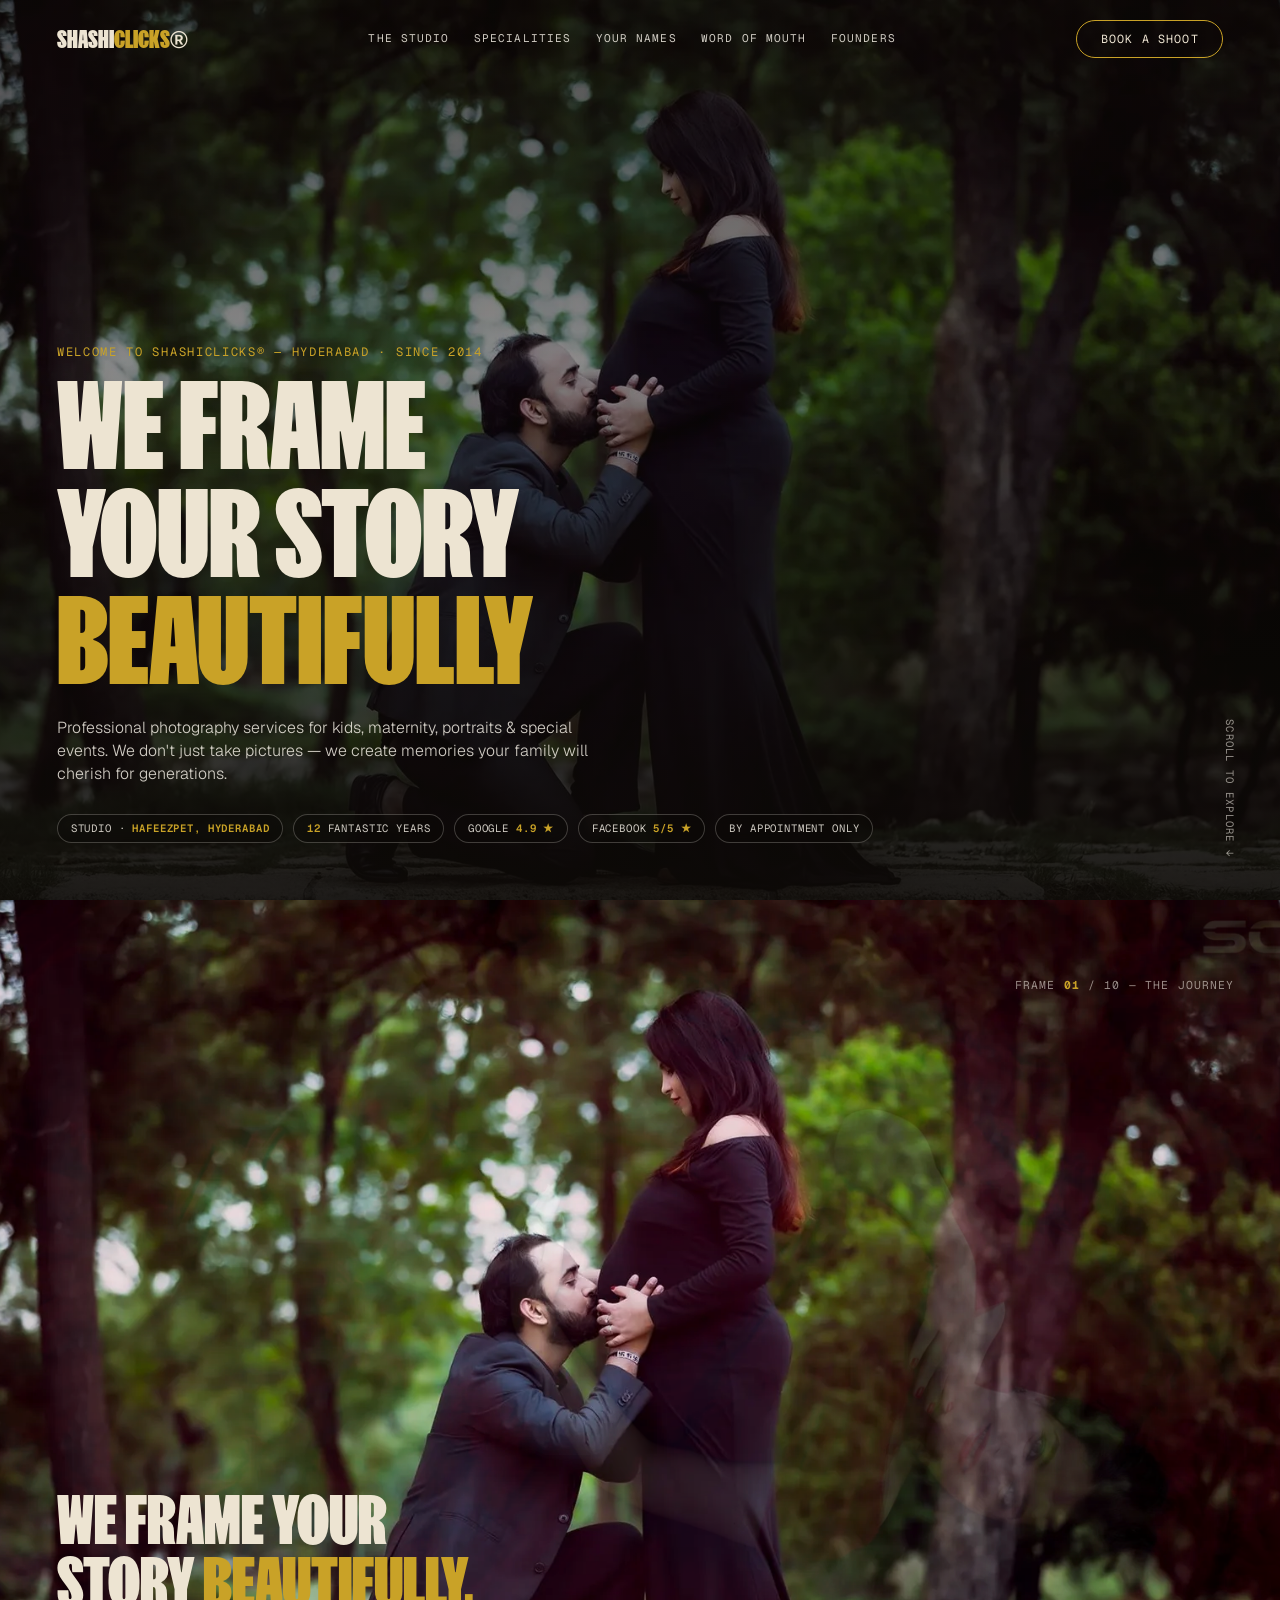
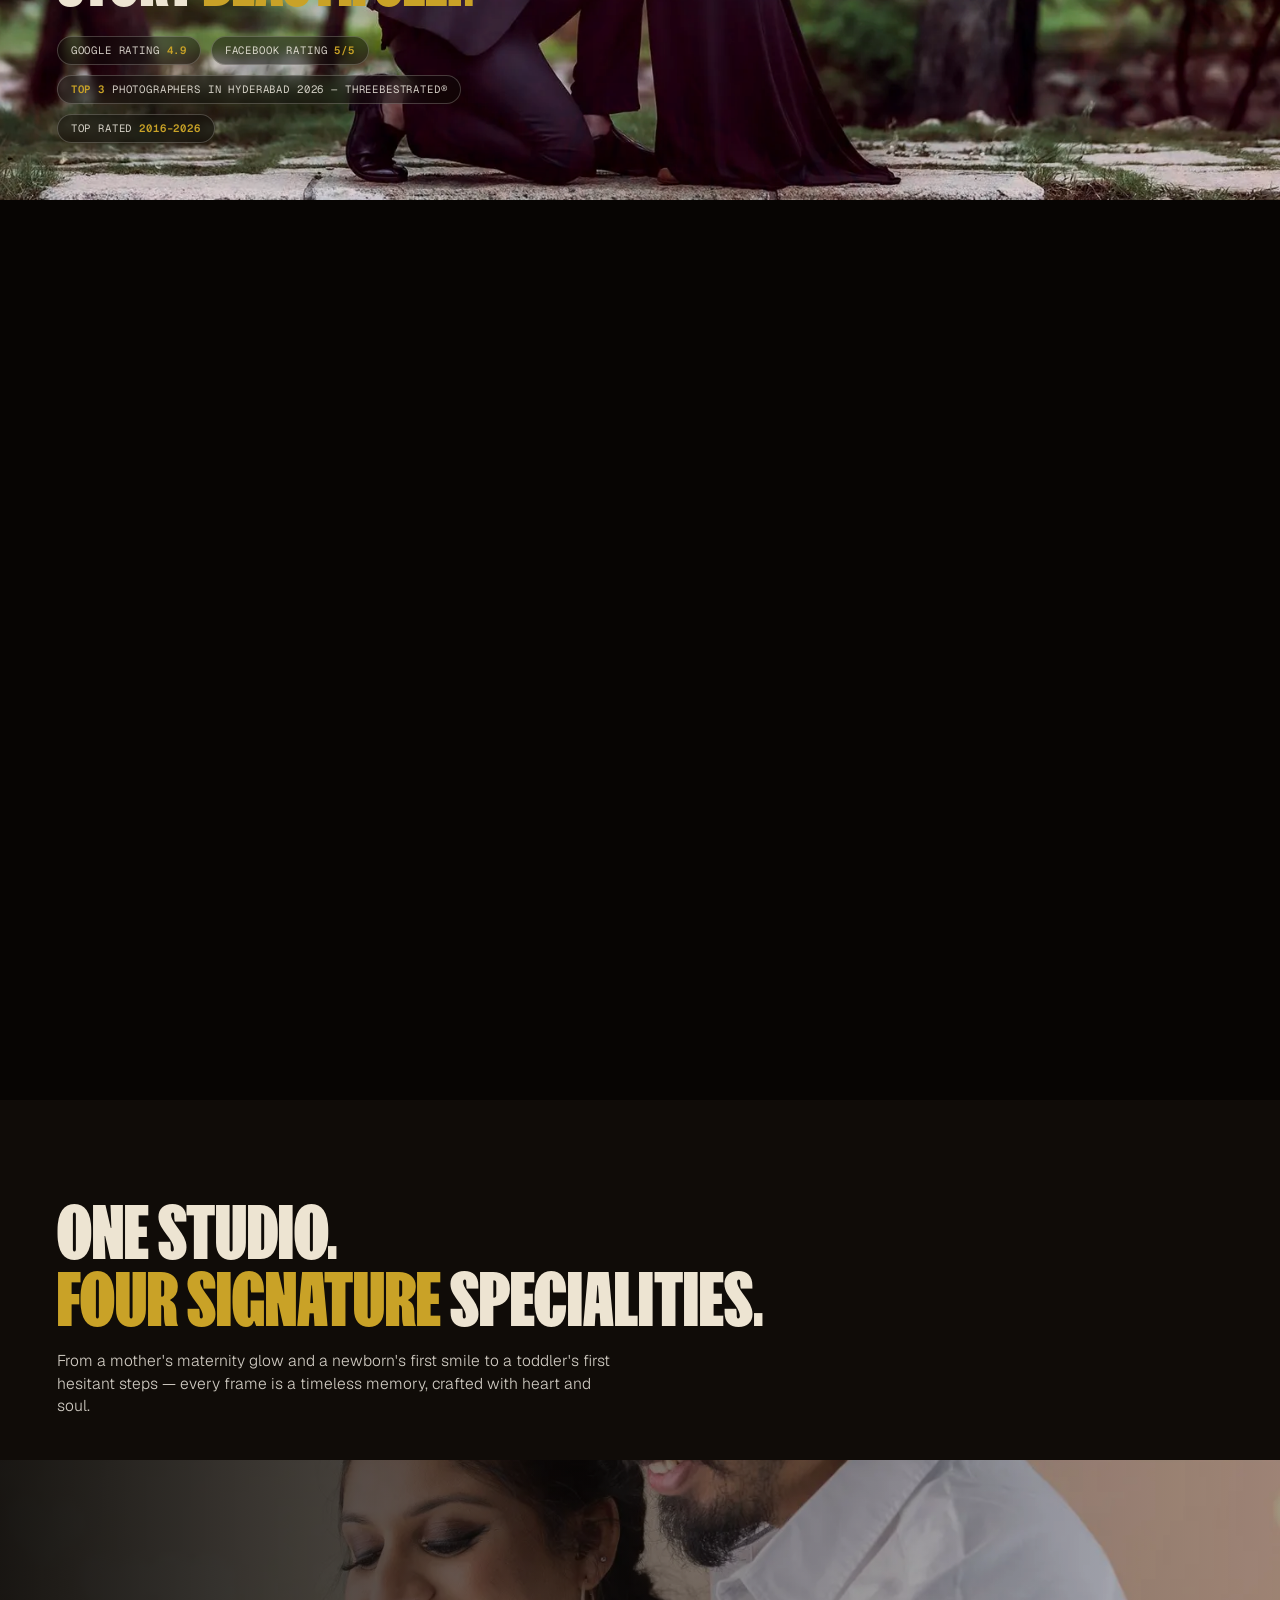
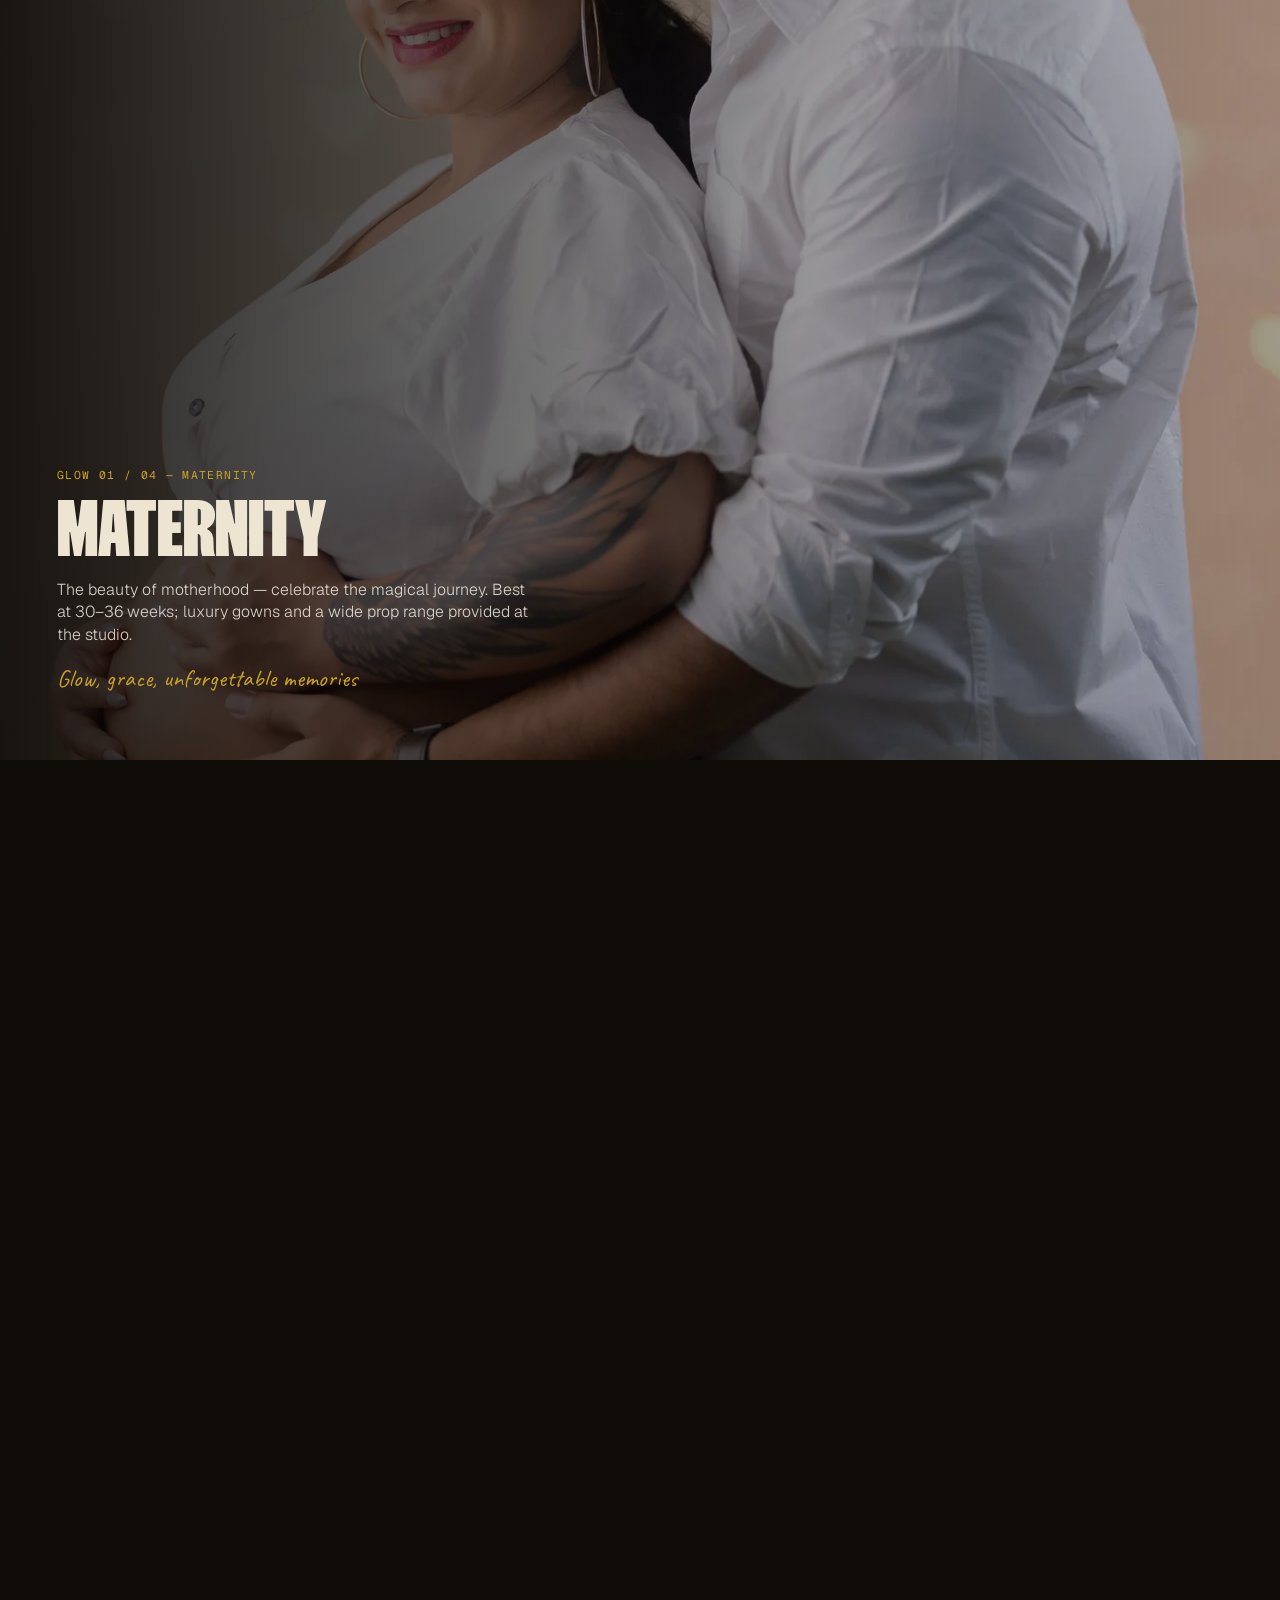
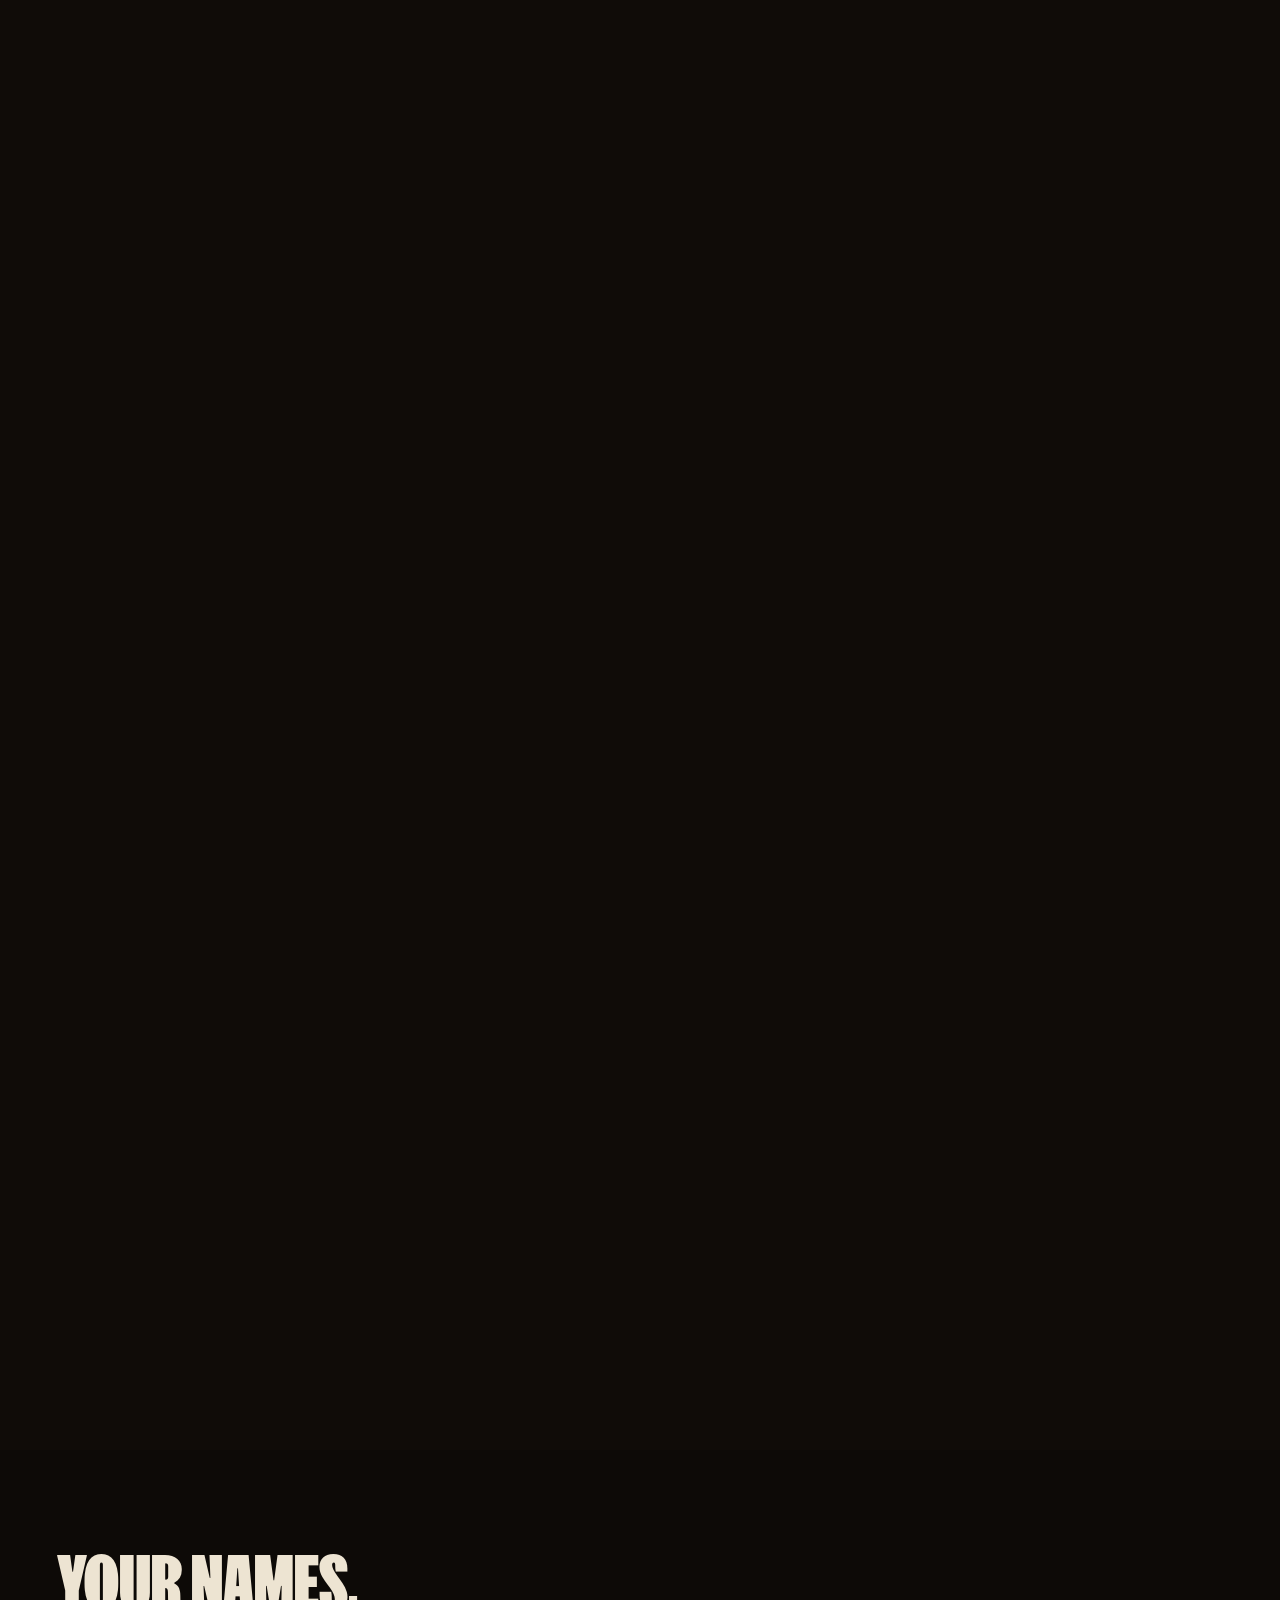
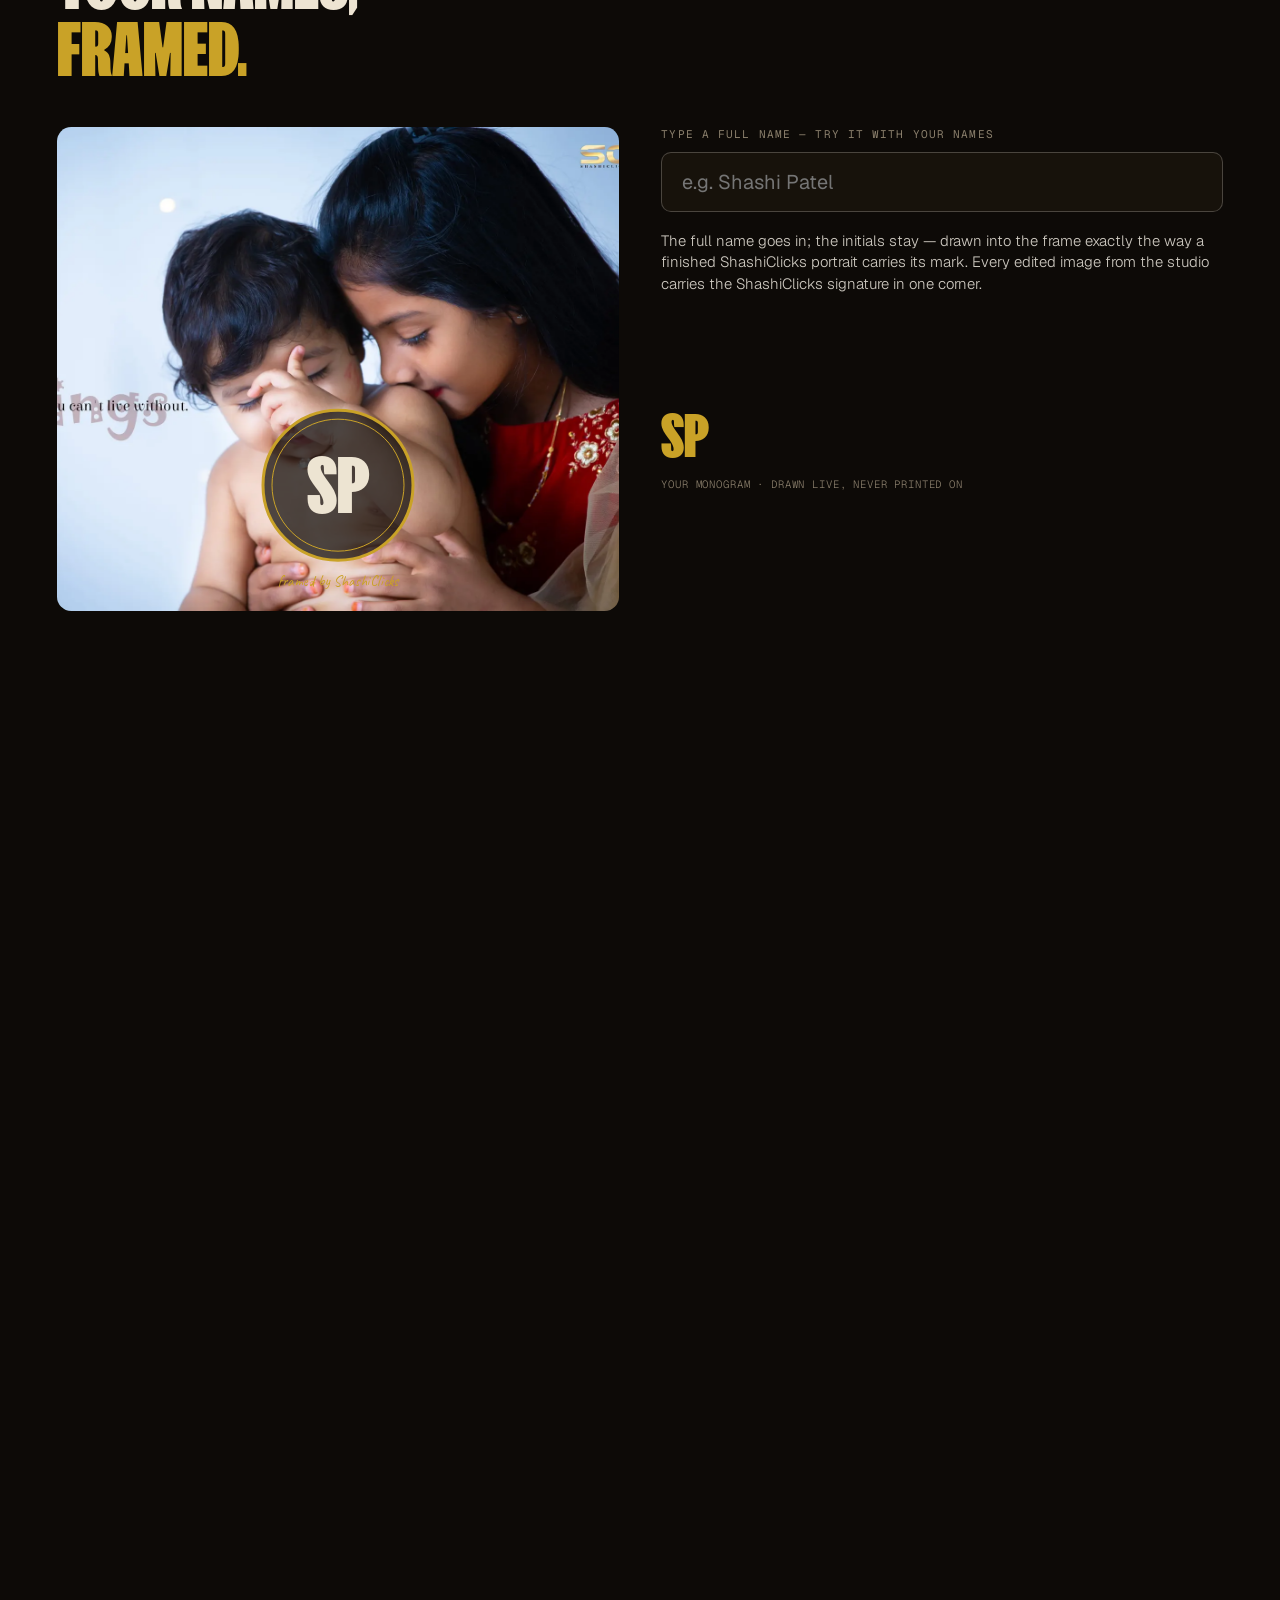
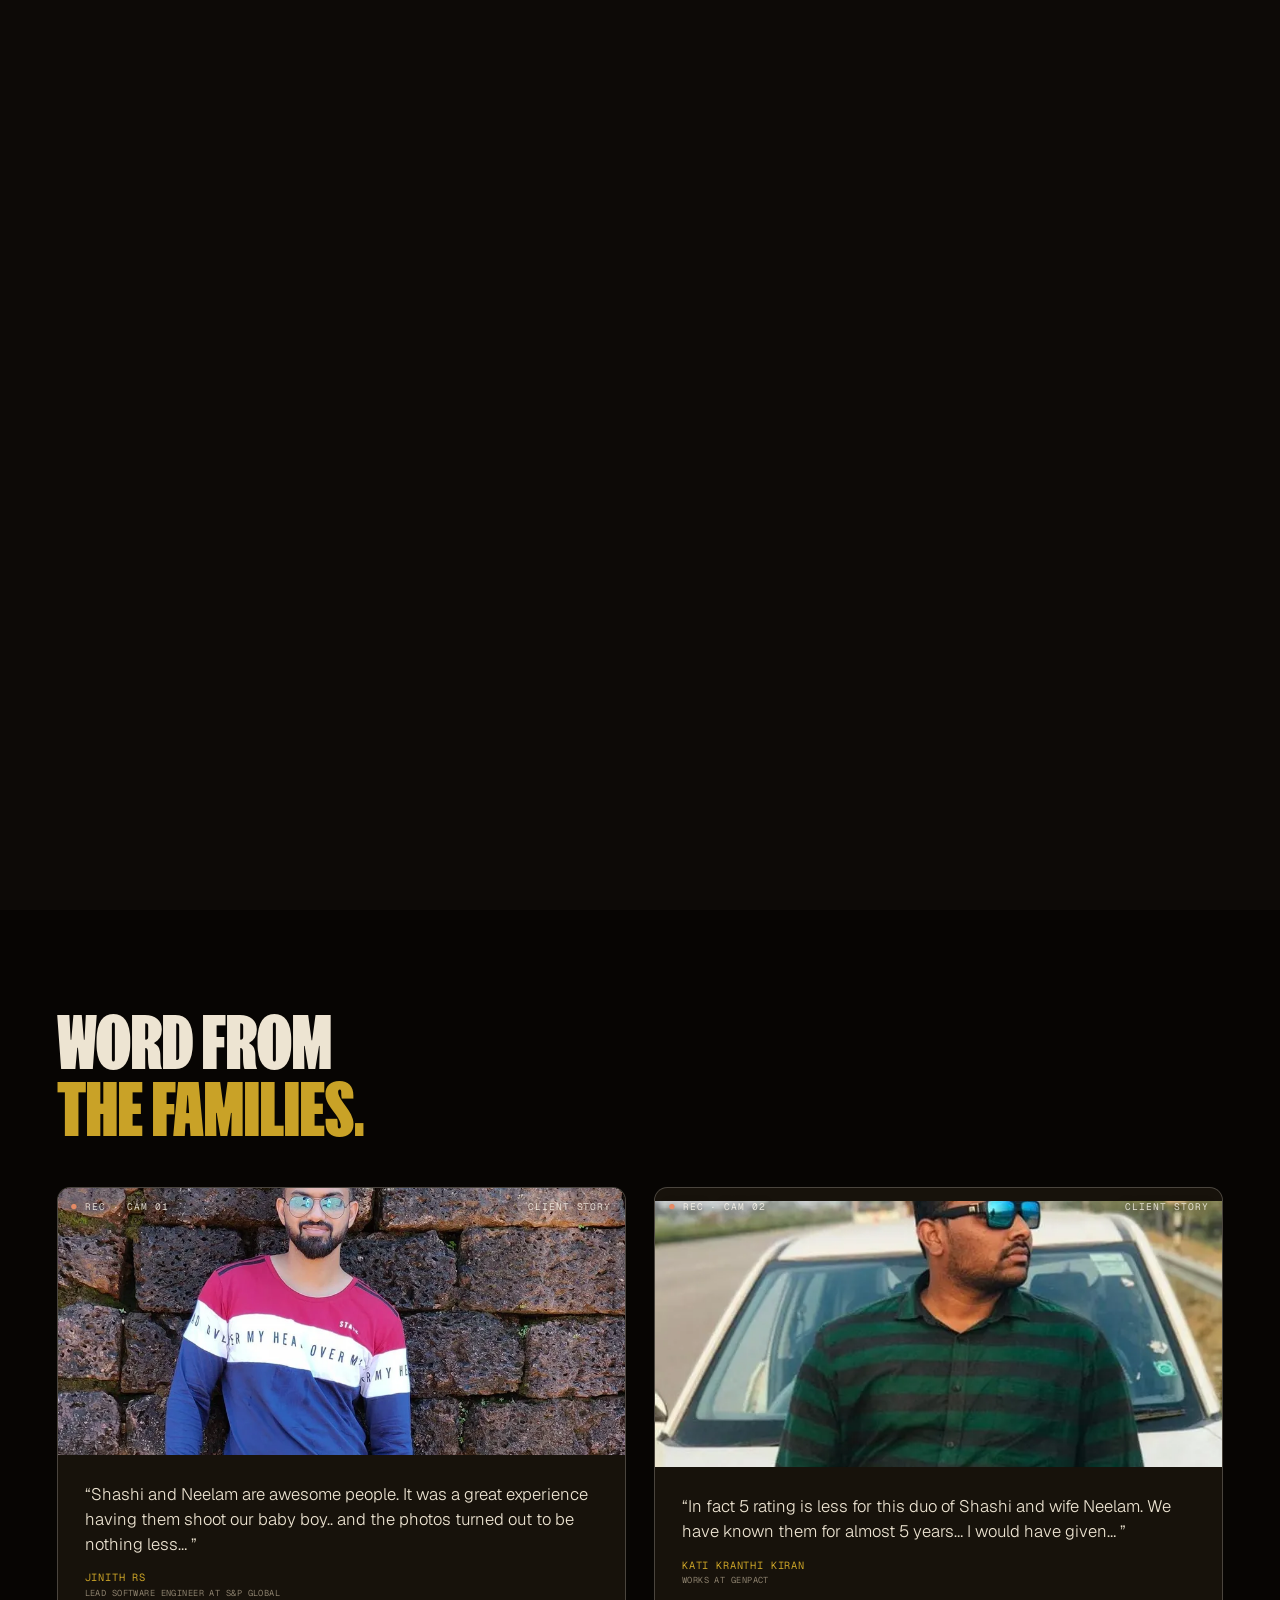
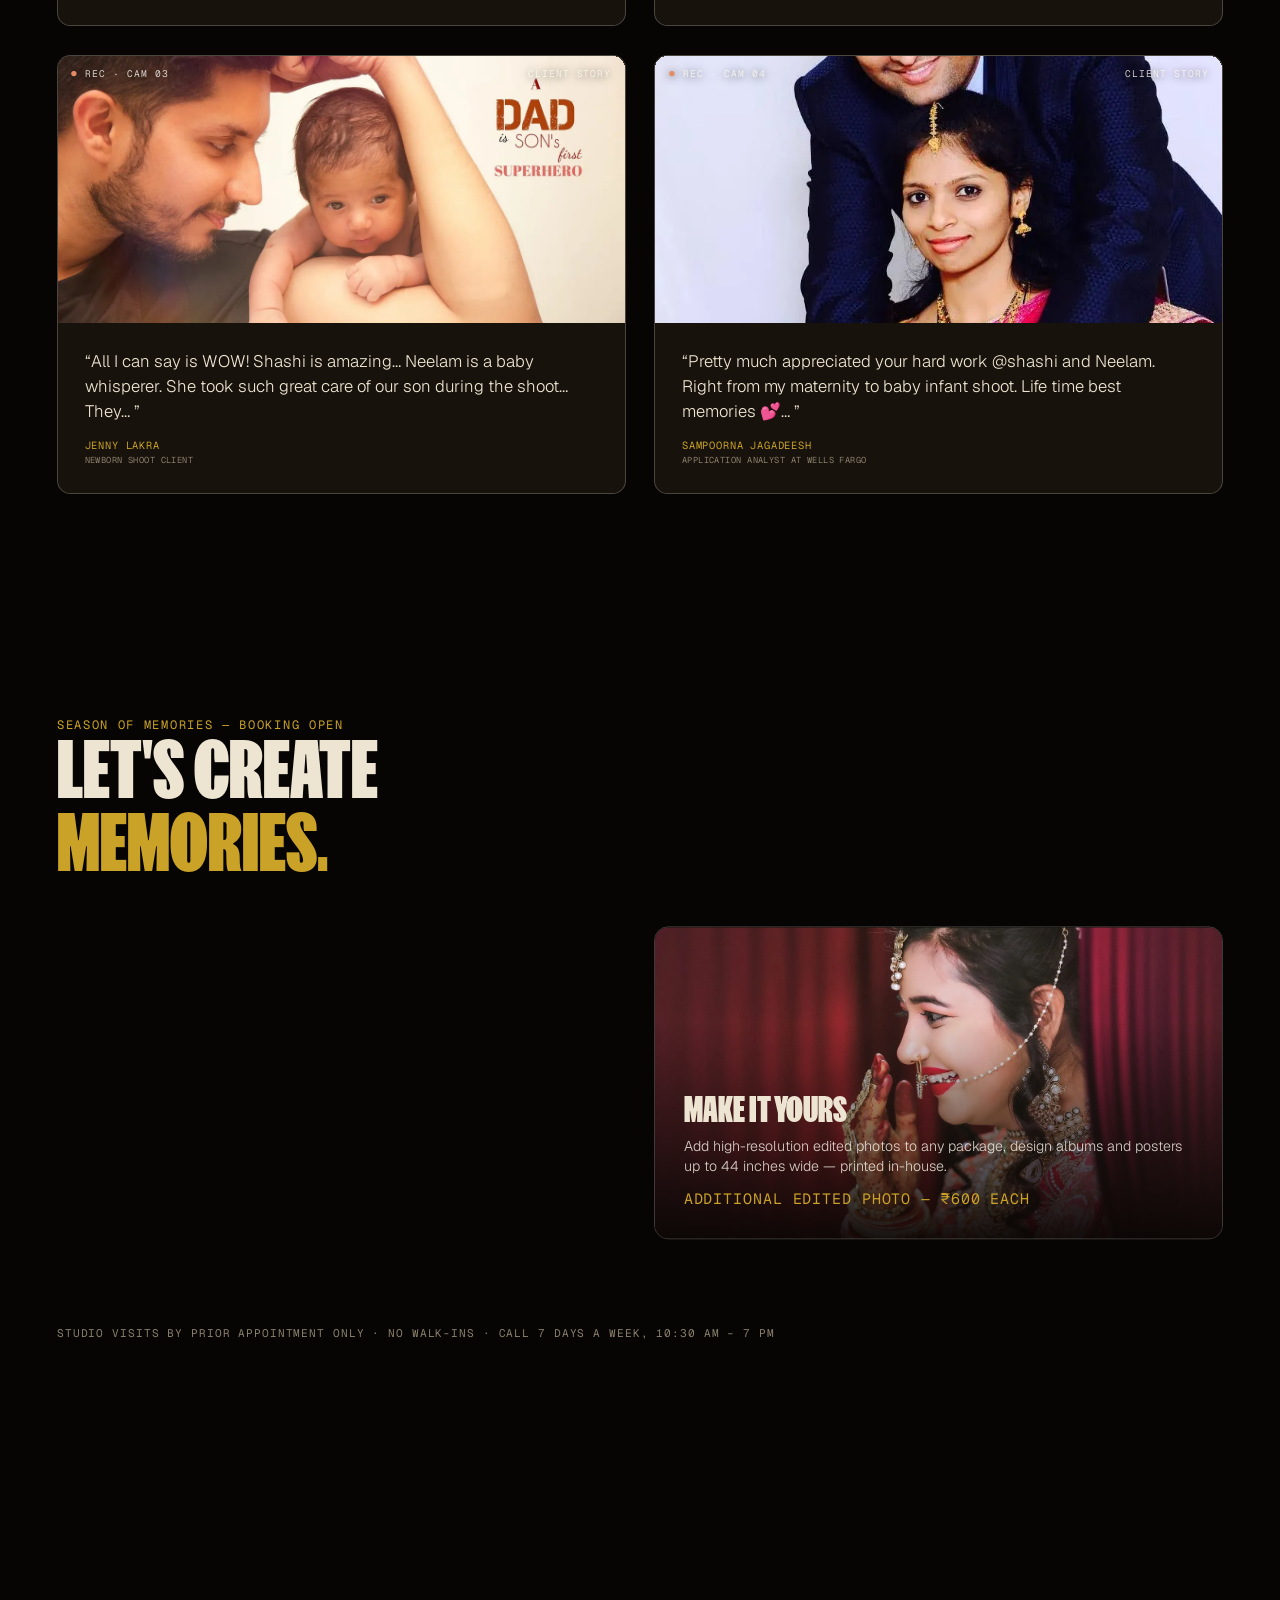
==== index.html @ 16d345e4 "ShashiClicks — Project 6 build in the Infinity layout system (own code)" ====
<!DOCTYPE html>
<html lang="en" class="is-intro">
<head>
<meta charset="UTF-8">
<meta name="viewport" content="width=device-width, initial-scale=1.0">
<title>ShashiClicks — Professional Photographer in Hyderabad</title>
<meta name="description" content="ShashiClicks — a premier photography studio in Hyderabad. Maternity, newborn, kids, wedding and family photography. We frame your story beautifully.">
<meta name="theme-color" content="#0D0A07">
<link rel="stylesheet" href="css/main.css?v=3">
<script type="application/ld+json">
{"@context":"https://schema.org","@type":"LocalBusiness","name":"ShashiClicks","email":"contact@shashiclicks.com","telephone":"+91 7032857077","address":{"@type":"PostalAddress","streetAddress":"3rd Floor, Hifly Capital, Plot 187, Manjeera Pipeline Rd, Hafeezpet, Miyapur","addressLocality":"Hyderabad","postalCode":"500049","addressCountry":"IN"},"aggregateRating":{"@type":"AggregateRating","ratingValue":"4.9","bestRating":"5"}}
</script>
</head>
<body>
<!-- Loader -->
<div class="loader" id="loader" aria-hidden="true">
  <div class="loader-num" id="loaderNum">0</div>
  <div class="loader__word">SHASHI<span>CLICKS</span></div>
  <div class="loader__pct"><span id="loaderPct">0</span>% — LOADING THE STUDIO</div>
  <div class="loader__bar"><i id="loaderBar"></i></div>
  <button class="loader__skip" id="loaderSkip" type="button">Skip →</button>
</div>

<div class="trx" id="trx" aria-hidden="true"></div>

<!-- Top bar -->
<header class="bar" id="bar">
  <a class="bar__logo" href="#hero">SHASHI<b>CLICKS</b>®</a>
  <nav class="bar__nav">
    <a href="#court">The Studio</a><a href="#tech">Specialities</a><a href="#names">Your Names</a><a href="#testi">Word of Mouth</a><a href="#founders">Founders</a>
  </nav>
  <a class="btn" href="kit.html">Book a Shoot</a>
</header>

<main id="site">
  <!-- Hero -->
  <section class="hero" id="hero">
    <div class="hero__bg"><img src="assets/img/hero.webp" alt="Maternity portrait by ShashiClicks in a green park — a partner kneeling to kiss the mother's bump" fetchpriority="high"></div>
    <div class="hero__inner">
      <div class="hero__kicker">Welcome to ShashiClicks® — Hyderabad · Since 2014</div>
      <h1>We Frame<br>Your Story<br><span class="gold">Beautifully</span></h1>
      <p class="hero__sub">Professional photography services for kids, maternity, portraits &amp; special events. We don't just take pictures — we create memories your family will cherish for generations.</p>
      <div class="hero__chips">
        <span class="chip">Studio · <b>Hafeezpet, Hyderabad</b></span>
        <span class="chip"><b>12</b> fantastic years</span>
        <span class="chip">Google <b>4.9 ★</b></span>
        <span class="chip">Facebook <b>5/5 ★</b></span>
        <span class="chip">By appointment only</span>
      </div>
    </div>
    <div class="hero__scroll">Scroll to explore ↓</div>
  </section>

  <!-- Court journey -->
  <section class="court" id="court">
    <div class="court__stage">
      <canvas id="journeyCanvas" aria-label="A scrolling journey through ShashiClicks photographs — maternity, newborn, kids, wedding, cake smash, events, fashion, toddlers and pre-wedding shoots"></canvas>
      <div class="court__frame">FRAME <b id="frameNo">01</b> / 10 — THE JOURNEY</div>
      <div class="court__caption">
        <h2>We frame your<br>story <span>beautifully.</span></h2>
        <div class="court__ratings">
          <span class="chip">Google Rating <b>4.9</b></span>
          <span class="chip">Facebook Rating <b>5/5</b></span>
          <span class="chip"><b>Top 3</b> Photographers in Hyderabad 2026 — ThreeBestRated®</span>
          <span class="chip">Top Rated <b>2016–2026</b></span>
        </div>
      </div>
    </div>
  </section>

  <!-- Tech → Specialities -->
  <section class="tech" id="tech">
    <div class="tech__head">
      <h2>One studio.<br><span>Four signature</span> specialities.</h2>
      <p>From a mother's maternity glow and a newborn's first smile to a toddler's first hesitant steps — every frame is a timeless memory, crafted with heart and soul.</p>
    </div>
    <div class="tech__pin" id="techPin">
      <article class="tech__panel">
        <img class="bg" src="assets/img/tech-maternity.webp" alt="Maternity portrait session by ShashiClicks" loading="lazy">
        <div class="tech__info">
          <div class="tech__hud">Glow 01 / 04 — Maternity</div>
          <h3>Maternity</h3>
          <p>The beauty of motherhood — celebrate the magical journey. Best at 30–36 weeks; luxury gowns and a wide prop range provided at the studio.</p>
          <div class="hand">Glow, grace, unforgettable memories</div>
        </div>
      </article>
      <article class="tech__panel">
        <img class="bg" src="assets/img/tech-newborn.webp" alt="Newborn baby portrait by ShashiClicks" loading="lazy">
        <div class="tech__info">
          <div class="tech__hud">First Smile 02 / 04 — Newborn</div>
          <h3>Newborn</h3>
          <p>Great parents. Amazing shoots. Beautiful pics. A comfortable ambience for the newborn as well as the mother — and a baby whisperer on set.</p>
          <div class="hand">Handled with lots of care</div>
        </div>
      </article>
      <article class="tech__panel">
        <img class="bg" src="assets/img/tech-kids.webp" alt="Kids portrait by ShashiClicks" loading="lazy">
        <div class="tech__info">
          <div class="tech__hud">First Steps 03 / 04 — Kids</div>
          <h3>Kids</h3>
          <p>Infants, toddlers, siblings and cake smashes — patience first, so the little ones feel at home and every mood gets its frame.</p>
          <div class="hand">Every mood, a different frame</div>
        </div>
      </article>
      <article class="tech__panel">
        <img class="bg" src="assets/img/tech-wedding.webp" alt="Wedding photograph by ShashiClicks" loading="lazy">
        <div class="tech__info">
          <div class="tech__hud">The Vow 04 / 04 — Wedding</div>
          <h3>Wedding</h3>
          <p>Our wedding photography style is modern, contemporary and off-beat — plus pre &amp; post-wedding stories, events and family celebrations.</p>
          <div class="hand">Modern, contemporary, off-beat</div>
        </div>
      </article>
    </div>
  </section>

  <!-- Names tool -->
  <section class="names" id="names">
    <h2>Your names,<br><span>framed.</span></h2>
    <div class="names__grid">
      <div class="names__stage">
        <img src="assets/img/names-base.webp" alt="Sibling photograph by ShashiClicks — the frame your initials are composited onto" loading="lazy">
        <canvas id="namesCanvas" width="1200" height="800"></canvas>
      </div>
      <div class="names__form">
        <label for="nameInput">Type a full name — try it with your names</label>
        <input id="nameInput" type="text" placeholder="e.g. Shashi Patel" autocomplete="off">
        <p>The full name goes in; the initials stay — drawn into the frame exactly the way a finished ShashiClicks portrait carries its mark. Every edited image from the studio carries the ShashiClicks signature in one corner.</p>
        <div class="names__mono" id="namesMono">SP</div>
        <p class="mono" style="color:var(--taupe);font-size:.75em">Your monogram · drawn live, never printed on</p>
      </div>
    </div>
  </section>

  <!-- Testimonials -->
  <section class="testi" id="testi">
    <h2>Word from<br><span>the families.</span></h2>
    <div class="testi__grid" id="testiGrid"></div>
  </section>

  <!-- Finale -->
  <section class="finale" id="finale">
    <div class="finale__stage">
      <div class="mono" style="color:var(--gold);font-size:.85em;letter-spacing:.14em">Season of memories — Booking open</div>
      <h2>Let's create<br><span>memories.</span></h2>
      <div class="finale__cards">
        <article class="fcard" data-fade>
          <img src="assets/img/finale-studio.webp" alt="ShashiClicks studio portrait, Hyderabad 2026" loading="lazy">
          <div class="fcard__body">
            <h3>Book your shoot</h3>
            <p>Explore our popular predefined packages, or customise to your heart's desire. Pricing is transparent — contact us and the complete catalog is shared instantly.</p>
            <div class="fcard__price">Booking deposit — ₹5,000 · adjusted against your package</div>
          </div>
        </article>
        <article class="fcard" data-fade>
          <img src="assets/img/finale-wedding.webp" alt="Wedding photograph by ShashiClicks" loading="lazy">
          <div class="fcard__body">
            <h3>Make it yours</h3>
            <p>Add high-resolution edited photos to any package, design albums and posters up to 44 inches wide — printed in-house.</p>
            <div class="fcard__price">Additional edited photo — ₹600 each</div>
          </div>
        </article>
      </div>
      <div class="finale__cta">
        <a class="btn btn--solid" href="kit.html">Book a Shoot</a>
        <a class="btn" href="tel:+917032857077">Call +91 70328 57077</a>
        <a class="btn" href="https://wa.me/917032857077" target="_blank" rel="noopener">WhatsApp</a>
        <a class="btn" href="mailto:contact@shashiclicks.com">contact@shashiclicks.com</a>
      </div>
      <div class="finale__note">Studio visits by prior appointment only · No walk-ins · Call 7 days a week, 10:30 AM – 7 PM</div>
    </div>
  </section>

  <!-- Dusk / founders -->
  <section class="dusk" id="founders">
    <h2>The founders</h2>
    <div class="dusk__grid">
      <article class="founder">
        <img src="assets/img/founder-shashi.webp" alt="Shashi Patel, founder of ShashiClicks" loading="lazy">
        <div class="founder__body">
          <h3>Shashi Patel</h3>
          <div class="founder__role">Founder — NIT Raipur</div>
          <p>“I am Shashi — an NITian by qualification, an artist at heart, and the founder of ShashiClicks®. My love affair with photography began in childhood with a Kodak reel camera and followed me through my engineering days at NIT Raipur. Realizing that freezing moments was my true calling, I chose passion over a corporate desk. For me, every single click isn't just a service; it's a timeless memory crafted both for my clients and myself.”</p>
        </div>
      </article>
      <article class="founder">
        <img src="assets/img/founder-neelam.webp" alt="Neelam Patel, co-founder and studio manager of ShashiClicks" loading="lazy">
        <div class="founder__body">
          <h3>Neelam Patel</h3>
          <div class="founder__role">Co-Founder &amp; Studio Manager</div>
          <p>An engineer by profession and photographer by passion, with over 9 years' experience in the professional photography industry. Winner of the Telangana State Photography Award and corporate &amp; national level awards. Her job is primarily client care and communications — if you call the studio phone, she's who you'll speak with. Clients call her the “Newborn Whisperer”.</p>
        </div>
      </article>
    </div>
    <div class="dusk__vision">
      <div><h4>Our Vision</h4><p>“To click every shot as our favourite for life time!”</p></div>
      <div><h4>Our Mission</h4><p>“Our goal is to capture stories in the form of images. Photos have the power to help you relive a specific moment in time and recall all of the emotions and details surrounding that moment.”</p></div>
    </div>
  </section>

  <!-- Footer -->
  <footer class="foot" id="footer">
    <div class="foot__slides" aria-hidden="true">
      <img src="assets/img/foot1.webp" alt="" loading="lazy">
      <img src="assets/img/foot2.webp" alt="" loading="lazy">
      <img src="assets/img/foot3.webp" alt="" loading="lazy">
    </div>
    <div class="foot__inner">
      <div class="foot__tag">We frame<br>your story <span>beautifully.</span></div>
      <div class="foot__cols">
        <div>
          <h5>Visit the studio</h5>
          <p>ShashiClicks® Pvt. Ltd.<br>3rd Floor, Hifly Capital, Plot 187,<br>Manjeera Pipeline Rd, Hafeezpet, Miyapur,<br>Hyderabad, Telangana 500049</p>
          <p style="margin-top:.8em">By prior appointment only — no walk-ins.</p>
          <img class="foot__badge" src="assets/img/badge-tbr.webp" alt="ThreeBestRated Top 3 Photographers in Hyderabad 2026 badge">
        </div>
        <div>
          <h5>Get in touch</h5>
          <a href="tel:+917032857077">+91 70328 57077 (10:30 AM – 7 PM, 7 days)</a>
          <a href="https://wa.me/917032857077" target="_blank" rel="noopener">WhatsApp the studio</a>
          <a href="mailto:contact@shashiclicks.com">contact@shashiclicks.com</a>
          <a href="kit.html">Book a Shoot →</a>
          <a href="faq.html">FAQ →</a>
        </div>
        <div>
          <h5>Follow</h5>
          <a href="https://www.facebook.com/shashiclicks" target="_blank" rel="noopener">Facebook — 5/5 rated</a>
          <a href="https://www.instagram.com/shashiclicks/" target="_blank" rel="noopener">Instagram</a>
          <a href="https://www.youtube.com/@Shashiclicks" target="_blank" rel="noopener">YouTube</a>
          <a href="https://share.google/fKVx33v98tr4lXztx" target="_blank" rel="noopener">Google — 4.9 rated</a>
        </div>
      </div>
      <div class="foot__legal">
        <span>© 2014–2026 ShashiClicks® Pvt. Ltd.</span>
        <a href="faq.html">FAQ</a>
        <span>Hyderabad · India</span>
        <span>Gear: Canon R5 Mark II · R5 · RF 70-200mm f/2.8L</span>
      </div>
    </div>
  </footer>
</main>

<!-- Testimonial lightbox -->
<div class="lb" id="lb" role="dialog" aria-modal="true" aria-label="Full testimonial">
  <div class="lb__box">
    <button class="lb__close" id="lbClose" type="button" aria-label="Close">✕</button>
    <blockquote id="lbQuote"></blockquote>
    <div class="lb__who" id="lbWho"></div>
  </div>
</div>

<script src="vendor/gsap.min.js"></script>
<script src="vendor/ScrollTrigger.min.js"></script>
<script src="vendor/lenis.min.js"></script>
<script src="js/main.js?v=3"></script>
</body>
</html>
---- css/main.css ----
/* ShashiClicks — own code. Palette: theme brand (black + gold). */
@font-face{font-family:"FK Screamer";src:url("../assets/fonts/FKScreamer-Black.woff2") format("woff2");font-weight:100 900;font-display:swap}
@font-face{font-family:"Geist";src:url("../assets/fonts/Geist-Variable.woff2") format("woff2");font-weight:100 900;font-display:swap}
@font-face{font-family:"Geist Mono";src:url("../assets/fonts/GeistMono-Variable.woff2") format("woff2");font-weight:100 900;font-display:swap}
@font-face{font-family:"Caveat";src:url("../assets/fonts/Caveat-Variable-latin.woff2") format("woff2");font-weight:400 700;font-display:swap}
:root{
  --scene:#0D0A07; --court:#070503; --court2:#100C08; --panel:#17120B;
  --ink:#1E1509; --sand:#EDE4D2; --cream:#F6F0E2;
  --gold:#C9A227; --gold-hover:#A9871D; --taupe:#8A7F6C; --taupe-deep:#5E5648;
  --white-soft:rgba(255,250,240,.8); --white-dim:rgba(255,250,240,.55);
  --hairline:rgba(255,250,240,.22); --line-strong:rgba(30,21,9,.34);
  --ease-default:cubic-bezier(.625,.05,0,1);
  --duration-fast:.15s; --duration-normal:.3s; --duration-slow:.6s;
  --display:"FK Screamer","FK Screamer PT",Impact,sans-serif;
  --body:"Geist",system-ui,sans-serif; --mono:"Geist Mono",monospace; --hand:"Caveat",cursive;
}
*{margin:0;padding:0;box-sizing:border-box}
html{font-size:clamp(8px,100vw/90,16px);scroll-behavior:auto}
html.is-intro{overflow:hidden}
body{background:var(--scene);color:var(--sand);font-family:var(--body);font-weight:400;line-height:1.43;-webkit-font-smoothing:antialiased;overflow-x:hidden}
img{display:block;max-width:100%}
a{color:inherit;text-decoration:none}
.mono{font-family:var(--mono);text-transform:uppercase;letter-spacing:.08em}
.hand{font-family:var(--hand)}
/* ---------- Loader ---------- */
.loader{position:fixed;inset:0;z-index:60;background:var(--scene);display:flex;align-items:center;justify-content:center;flex-direction:column;transition:opacity .6s var(--ease-default),visibility .6s}
.loader.done{opacity:0;visibility:hidden;pointer-events:none}
.loader__word{font-family:var(--display);font-weight:900;text-transform:uppercase;font-size:4.5em;line-height:.92;color:var(--sand);letter-spacing:.01em;text-align:center}
.loader__word span{color:var(--gold)}
.loader-num{font-family:var(--display);font-weight:900;font-size:11em;line-height:1;color:transparent;-webkit-text-stroke:2px var(--gold);opacity:.9;transform:scale(1);transition:transform .3s var(--ease-default)}
.loader__pct{position:absolute;left:4em;bottom:4.5em;font-family:var(--mono);font-size:1em;color:var(--white-soft)}
.loader__bar{position:absolute;left:4em;bottom:3.5em;width:min(22em,60vw);height:1px;background:var(--hairline)}
.loader__bar i{display:block;height:100%;width:0%;background:var(--gold);transition:width .2s linear}
.loader__skip{position:absolute;top:2em;right:2em;font-family:var(--mono);font-size:.8em;color:var(--sand);background:transparent;border:1px solid var(--hairline);border-radius:9999px;padding:.6em 1.4em;cursor:pointer;opacity:0;transition:opacity .3s}
.loader__skip.show{opacity:1}
/* ---------- Top bar ---------- */
.bar{position:fixed;top:0;left:0;right:0;z-index:50;display:flex;align-items:center;justify-content:space-between;padding:1.4em 4em;transition:opacity .6s var(--ease-default)}
html.is-intro .bar{opacity:0;pointer-events:none}
.bar__logo{font-family:var(--display);font-weight:900;font-size:1.7em;text-transform:uppercase;line-height:1;color:var(--sand)}
.bar__logo b{color:var(--gold);font-weight:900}
.bar__nav{display:flex;gap:2.2em;font-family:var(--mono);font-size:.78em;text-transform:uppercase;letter-spacing:.1em}
.bar__nav a{color:var(--white-soft)} .bar__nav a:hover{color:var(--gold)}
.btn{position:relative;display:inline-block;overflow:hidden;border:1px solid var(--gold);border-radius:9999px;padding:.85em 2em;font-family:var(--mono);font-size:.82em;text-transform:uppercase;letter-spacing:.1em;color:var(--sand);background:transparent;cursor:pointer;isolation:isolate}
.btn::after{content:"";position:absolute;inset:0;background:var(--gold);transform:translate3d(0,175%,0) rotate(6deg);transition:transform .5s var(--ease-default);z-index:-1}
.btn:hover::after{transform:translate3d(0,0,0) rotate(0)}
.btn:hover{color:var(--ink)}
.btn--solid{background:var(--gold);color:var(--ink)} .btn--solid::after{background:var(--gold-hover)}
/* ---------- Hero ---------- */
.hero{position:relative;height:100svh;min-height:560px;overflow:hidden;background:var(--scene)}
.hero__bg{position:absolute;inset:0}
.hero__bg img{width:100%;height:100%;object-fit:cover;opacity:.62}
.hero__bg::after{content:"";position:absolute;inset:0;background:linear-gradient(180deg,rgba(13,10,7,.55),rgba(13,10,7,.15) 40%,rgba(13,10,7,.88))}
.hero__inner{position:relative;z-index:2;height:100%;display:flex;flex-direction:column;justify-content:flex-end;padding:0 4em 4em}
.hero__kicker{font-family:var(--mono);font-size:.85em;text-transform:uppercase;letter-spacing:.14em;color:var(--gold);margin-bottom:1em}
.hero h1{font-family:var(--display);font-weight:900;text-transform:uppercase;line-height:.92;font-size:8.2em;color:var(--sand)}
.hero h1 .gold{color:var(--gold)}
.hero__sub{max-width:34em;margin-top:1.4em;font-size:1.12em;font-weight:300;color:var(--white-soft)}
.hero__chips{display:flex;flex-wrap:wrap;gap:.7em;margin-top:2em}
.chip{font-family:var(--mono);font-size:.75em;text-transform:uppercase;letter-spacing:.08em;border:1px solid var(--hairline);border-radius:9999px;padding:.55em 1.2em;color:var(--white-soft);background:rgba(13,10,7,.45);backdrop-filter:blur(6px)}
.chip b{color:var(--gold);font-weight:600}
.hero__scroll{position:absolute;right:4em;bottom:4em;font-family:var(--mono);font-size:.75em;text-transform:uppercase;letter-spacing:.12em;color:var(--white-dim);writing-mode:vertical-rl}
/* ---------- Court journey (200vh pin) ---------- */
.court{position:relative;height:200vh;background:var(--court)}
.court__stage{position:sticky;top:0;height:100svh;overflow:hidden}
.court canvas{position:absolute;inset:0;width:100%;height:100%}
.court__caption{position:absolute;left:4em;bottom:4em;z-index:3;max-width:40em}
.court__caption h2{font-family:var(--display);font-weight:900;text-transform:uppercase;line-height:.95;font-size:4.6em;color:var(--sand)}
.court__caption h2 span{color:var(--gold)}
.court__ratings{display:flex;flex-wrap:wrap;gap:.7em;margin-top:1.6em}
.court__frame{position:absolute;top:6.8em;right:4em;z-index:3;font-family:var(--mono);font-size:.8em;color:var(--white-dim);text-transform:uppercase;letter-spacing:.1em}
.court__frame b{color:var(--gold)}
/* ---------- Tech (pinned wipe) ---------- */
.tech{position:relative;background:var(--court2)}
.tech__head{padding:7em 4em 3em}
.tech__head h2{font-family:var(--display);font-weight:900;text-transform:uppercase;line-height:.95;font-size:5em;color:var(--sand)}
.tech__head h2 span{color:var(--gold)}
.tech__head p{margin-top:1em;color:var(--white-soft);font-weight:300;max-width:36em;font-size:1.1em}
.tech__pin{position:relative;height:100svh;overflow:hidden}
.tech__panel{position:absolute;inset:0;background:var(--court2)}
.tech__panel img.bg{position:absolute;inset:0;width:100%;height:100%;object-fit:cover;opacity:.85}
.tech__panel::after{content:"";position:absolute;inset:0;background:linear-gradient(90deg,rgba(7,5,3,.88) 0%,rgba(7,5,3,.35) 55%,rgba(7,5,3,.05))}
.tech__info{position:absolute;z-index:2;left:4em;bottom:4.5em;max-width:34em}
.tech__hud{font-family:var(--mono);font-size:.8em;text-transform:uppercase;letter-spacing:.12em;color:var(--gold);margin-bottom:1em}
.tech__info h3{font-family:var(--display);font-weight:900;text-transform:uppercase;font-size:5.2em;line-height:.92;color:var(--sand)}
.tech__info p{margin-top:1em;font-size:1.12em;font-weight:300;color:var(--white-soft)}
.tech__info .hand{font-size:1.7em;color:var(--gold);margin-top:.6em}
/* ---------- Names tool ---------- */
.names{position:relative;padding:7em 4em;background:var(--scene)}
.names h2{font-family:var(--display);font-weight:900;text-transform:uppercase;line-height:.95;font-size:5em;color:var(--sand)}
.names h2 span{color:var(--gold)}
.names__grid{display:grid;grid-template-columns:1fr 1fr;gap:3em;margin-top:3em;align-items:start}
.names__stage{position:relative;border-radius:1em;overflow:hidden}
.names__stage img{width:100%;height:34em;object-fit:cover;object-position:82% center}
.names__stage canvas{position:absolute;inset:0;width:100%;height:100%}
.names__form label{font-family:var(--mono);font-size:.78em;text-transform:uppercase;letter-spacing:.1em;color:var(--taupe);display:block;margin-bottom:.8em}
.names__form input{width:100%;background:var(--panel);border:1px solid var(--hairline);border-radius:.5em;color:var(--sand);font-family:var(--body);font-size:1.4em;padding:.8em 1em;outline:none;transition:border-color var(--duration-normal)}
.names__form input:focus{border-color:var(--gold)}
.names__form p{margin-top:1.2em;color:var(--white-soft);font-weight:300;font-size:1.05em}
.names__mono{margin-top:2em;font-family:var(--display);font-weight:900;font-size:4em;color:var(--gold);line-height:1}
/* ---------- Testimonials ---------- */
.testi{position:relative;background:var(--court);padding:7em 4em 6em}
.testi h2{font-family:var(--display);font-weight:900;text-transform:uppercase;line-height:.95;font-size:5em;color:var(--sand)}
.testi h2 span{color:var(--gold)}
.testi__grid{display:grid;grid-template-columns:1fr 1fr;gap:2em;margin-top:3em}
.tcard{position:relative;border:1px solid var(--hairline);border-radius:1em;overflow:hidden;background:var(--panel);cursor:pointer;text-align:left;color:var(--sand);font-family:var(--body);width:100%}
.tcard img{width:100%;height:20em;object-fit:cover}
.tcard__hud{position:absolute;top:1.2em;left:1.4em;right:1.4em;display:flex;justify-content:space-between;font-family:var(--mono);font-size:.72em;text-transform:uppercase;letter-spacing:.1em;color:var(--white-soft);text-shadow:0 1px 8px rgba(0,0,0,.7)}
.tcard__hud .rec{color:#E58B66}
.tcard__body{padding:2em}
.tcard__body blockquote{font-size:1.25em;font-weight:300;line-height:1.5;color:var(--sand)}
.tcard__who{margin-top:1.4em;font-family:var(--mono);font-size:.78em;text-transform:uppercase;letter-spacing:.08em;color:var(--gold)}
.tcard__who small{display:block;color:var(--taupe);margin-top:.3em;letter-spacing:.05em}
/* lightbox */
.lb{position:fixed;inset:0;z-index:70;background:rgba(7,5,3,.94);display:none;align-items:center;justify-content:center;padding:2em}
.lb.is-open{display:flex}
.lb__box{max-width:46em;background:var(--panel);border:1px solid var(--hairline);border-radius:1em;padding:3em;position:relative}
.lb__box blockquote{font-size:1.45em;font-weight:300;line-height:1.55}
.lb__who{margin-top:1.6em;font-family:var(--mono);font-size:.8em;text-transform:uppercase;color:var(--gold)}
.lb__close{position:absolute;top:1em;right:1em;background:transparent;border:1px solid var(--hairline);color:var(--sand);border-radius:9999px;width:2.6em;height:2.6em;cursor:pointer;font-size:1em}
/* ---------- Finale (410vh sticky) ---------- */
.finale{position:relative;height:410vh;background:var(--court)}
.finale__stage{position:sticky;top:0;height:100svh;overflow:hidden;display:flex;flex-direction:column;justify-content:center;padding:0 4em}
.finale h2{font-family:var(--display);font-weight:900;text-transform:uppercase;line-height:.95;font-size:5.4em;color:var(--sand)}
.finale h2 span{color:var(--gold)}
.finale__cards{display:grid;grid-template-columns:1fr 1fr;gap:2em;margin-top:3em}
.fcard{position:relative;border-radius:1em;overflow:hidden;border:1px solid var(--hairline);min-height:22em}
.fcard img{position:absolute;inset:0;width:100%;height:100%;object-fit:cover}
.fcard::after{content:"";position:absolute;inset:0;background:linear-gradient(180deg,transparent 30%,rgba(7,5,3,.92))}
.fcard__body{position:absolute;z-index:2;left:2em;right:2em;bottom:2em}
.fcard__body h3{font-family:var(--display);font-weight:900;text-transform:uppercase;font-size:2.4em;line-height:1;color:var(--sand)}
.fcard__body p{color:var(--white-soft);font-weight:300;margin-top:.6em}
.fcard__price{font-family:var(--mono);color:var(--gold);font-size:1.05em;margin-top:.8em;text-transform:uppercase;letter-spacing:.06em}
.finale__cta{display:flex;flex-wrap:wrap;gap:1em;margin-top:2.6em;align-items:center}
.finale__note{font-family:var(--mono);font-size:.78em;color:var(--taupe);text-transform:uppercase;letter-spacing:.08em;margin-top:1.4em}
/* ---------- Dusk / founders ---------- */
.dusk{position:relative;padding:8em 4em;background:radial-gradient(135% 92% at 50% 0%,#F6EFE3 0%,#F0E3CC 26%,#DEC08B 52%,#8A6A24 76%,#2A1D08 92%,#070503 100%);color:var(--ink)}
.dusk h2{font-family:var(--display);font-weight:900;text-transform:uppercase;line-height:.95;font-size:5em;color:var(--ink)}
.dusk__grid{display:grid;grid-template-columns:1fr 1fr;gap:2.5em;margin-top:3.5em}
.founder{background:rgba(246,240,226,.92);border-radius:1em;overflow:hidden;border:1px solid var(--line-strong)}
.founder img{width:100%;height:24em;object-fit:cover;object-position:top}
.founder__body{padding:2.2em}
.founder__body h3{font-family:var(--display);font-weight:900;text-transform:uppercase;font-size:2.6em;line-height:1}
.founder__role{font-family:var(--mono);font-size:.78em;text-transform:uppercase;letter-spacing:.1em;color:var(--gold-hover);margin:.7em 0 1.1em}
.founder__body p{font-weight:300;line-height:1.6;color:#3A2E1B}
.dusk__vision{margin-top:3.5em;display:grid;grid-template-columns:1fr 1fr;gap:2.5em}
.dusk__vision h4{font-family:var(--mono);font-size:.8em;text-transform:uppercase;letter-spacing:.12em;margin-bottom:.8em;color:#4A3A14}
.dusk__vision p{font-weight:300;line-height:1.6;color:#241A0C;max-width:34em}
/* ---------- Footer ---------- */
.foot{position:relative;height:88vh;min-height:540px;overflow:hidden;background:var(--court)}
.foot__slides{position:absolute;inset:0}
.foot__slides img{position:absolute;inset:0;width:100%;height:100%;object-fit:cover;opacity:0;animation:kenburns 24s infinite}
.foot__slides img:nth-child(2){animation-delay:8s}.foot__slides img:nth-child(3){animation-delay:16s}
@keyframes kenburns{0%{opacity:0;transform:scale(1)}4%{opacity:.55;transform:scale(1.02)}33%{opacity:.55}38%{opacity:0;transform:scale(1.09)}100%{opacity:0;transform:scale(1.09)}}
.foot::after{content:"";position:absolute;inset:0;background:linear-gradient(180deg,rgba(7,5,3,.72),rgba(7,5,3,.35) 45%,rgba(7,5,3,.94))}
.foot__inner{position:relative;z-index:2;height:100%;display:flex;flex-direction:column;justify-content:flex-end;padding:0 4em 3.5em}
.foot__tag{font-family:var(--display);font-weight:900;text-transform:uppercase;font-size:5.6em;line-height:.95;color:var(--sand)}
.foot__tag span{color:var(--gold)}
.foot__cols{display:grid;grid-template-columns:1.4fr 1fr 1fr;gap:2.5em;margin-top:2.6em;border-top:1px solid var(--hairline);padding-top:2em}
.foot__cols h5{font-family:var(--mono);font-size:.75em;text-transform:uppercase;letter-spacing:.12em;color:var(--gold);margin-bottom:1em}
.foot__cols p,.foot__cols a{color:var(--white-soft);font-weight:300;font-size:.98em;line-height:1.65;display:block}
.foot__cols a:hover{color:var(--gold)}
.foot__legal{margin-top:2.2em;display:flex;flex-wrap:wrap;gap:1.6em;font-family:var(--mono);font-size:.72em;text-transform:uppercase;letter-spacing:.08em;color:var(--taupe)}
.foot__badge{width:7em;margin-top:1em}
/* transition overlay */
.trx{position:fixed;inset:0;z-index:55;pointer-events:none;display:grid;grid-template-rows:repeat(14,1fr)}
.trx i{background:var(--panel);transform:scaleX(0)}
/* doc pages */
.doc{background:var(--cream);color:var(--ink);min-height:100vh}
.doc__wrap{max-width:56em;margin:0 auto;padding:8em 2em 6em}
.doc h1{font-family:var(--display);font-weight:900;text-transform:uppercase;font-size:4.6em;line-height:.95;color:var(--ink)}
.doc h1 span{color:var(--gold-hover)}
.doc h2{font-family:var(--display);font-weight:900;text-transform:uppercase;font-size:1.9em;margin:2em 0 .6em;line-height:1.05}
.doc p,.doc li{font-weight:300;line-height:1.65;font-size:1.05em}
.doc .q{border-top:1px solid var(--line-strong);padding:1.6em 0}
.doc .q h3{font-size:1.15em;font-weight:600;margin-bottom:.5em}
.doc__bar{position:fixed;top:0;left:0;right:0;background:var(--scene);padding:1.2em 2em;display:flex;justify-content:space-between;align-items:center;z-index:50}
.doc__bar .bar__logo{font-size:1.4em}
/* ---------- Responsive ---------- */
@media (max-width:991px){
  .bar{padding:1.2em 2em}.bar__nav{display:none}
  .hero__inner,.court__caption,.finale__stage{padding-left:2em;padding-right:2em}
  .hero h1{font-size:6.4em}.court__caption h2{font-size:3.6em}
  .tech__head,.testi,.names{padding-left:2em;padding-right:2em}
  .tech__info{left:2em;right:2em}.tech__info h3{font-size:4em}
  .names__grid,.testi__grid,.finale__cards,.dusk__grid,.dusk__vision,.foot__cols{grid-template-columns:1fr}
  .dusk{padding:6em 2em}.foot__inner{padding:0 2em 3em}.foot__tag{font-size:4.2em}
  .finale{height:300vh}
}
@media (prefers-reduced-motion:reduce){
  .foot__slides img{animation:none;opacity:.5}
}
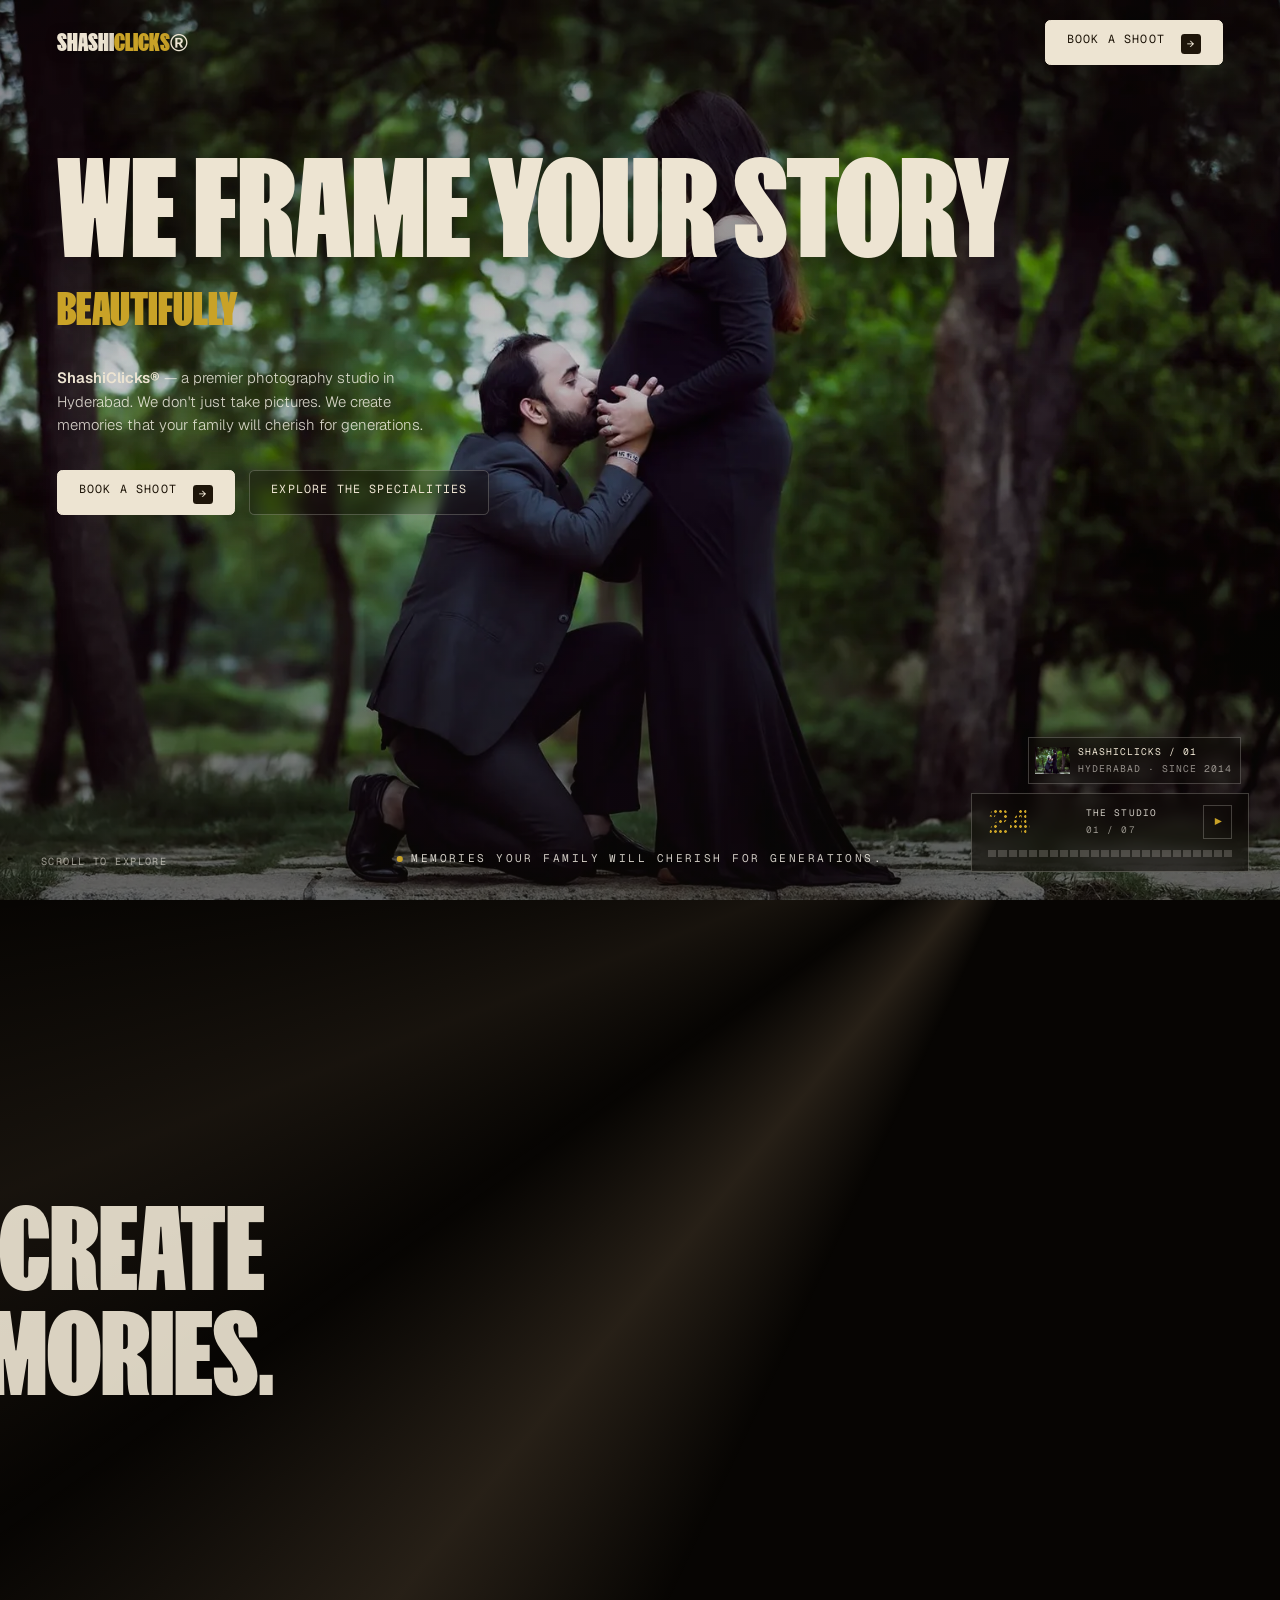
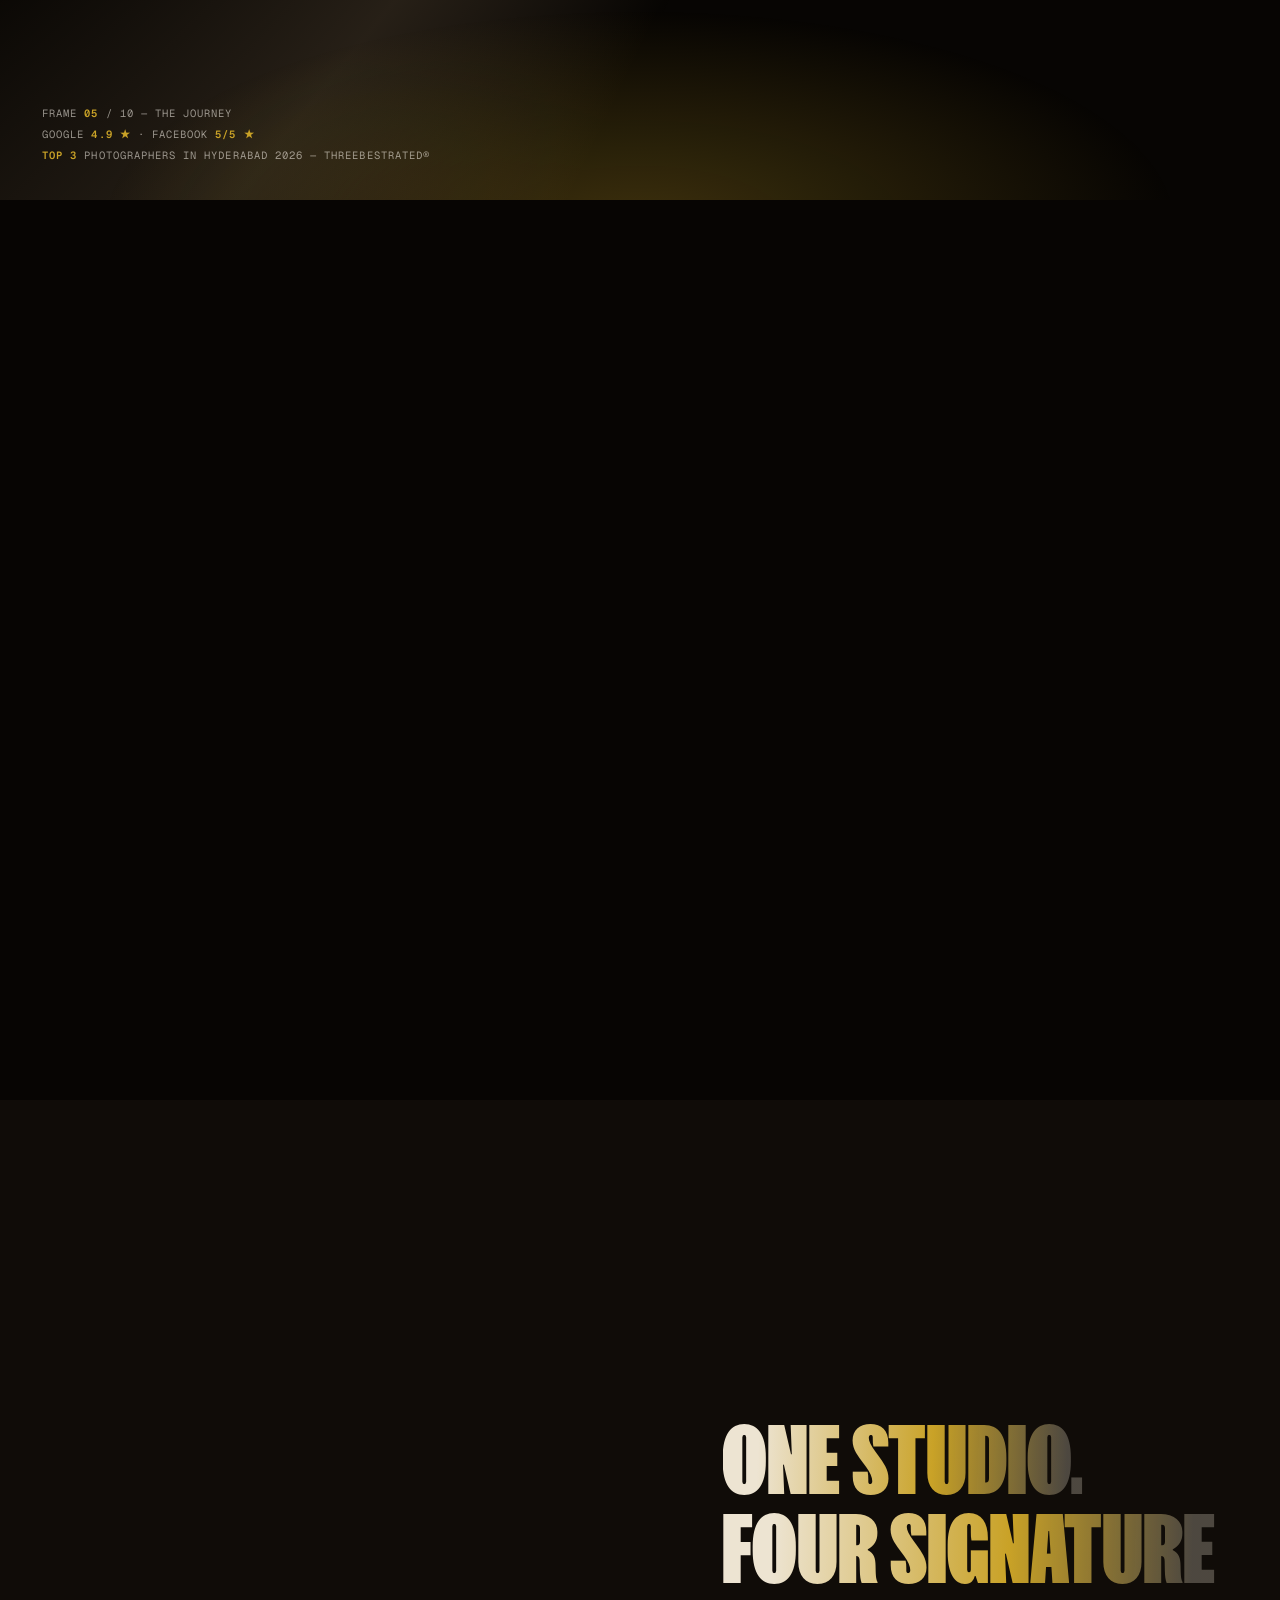
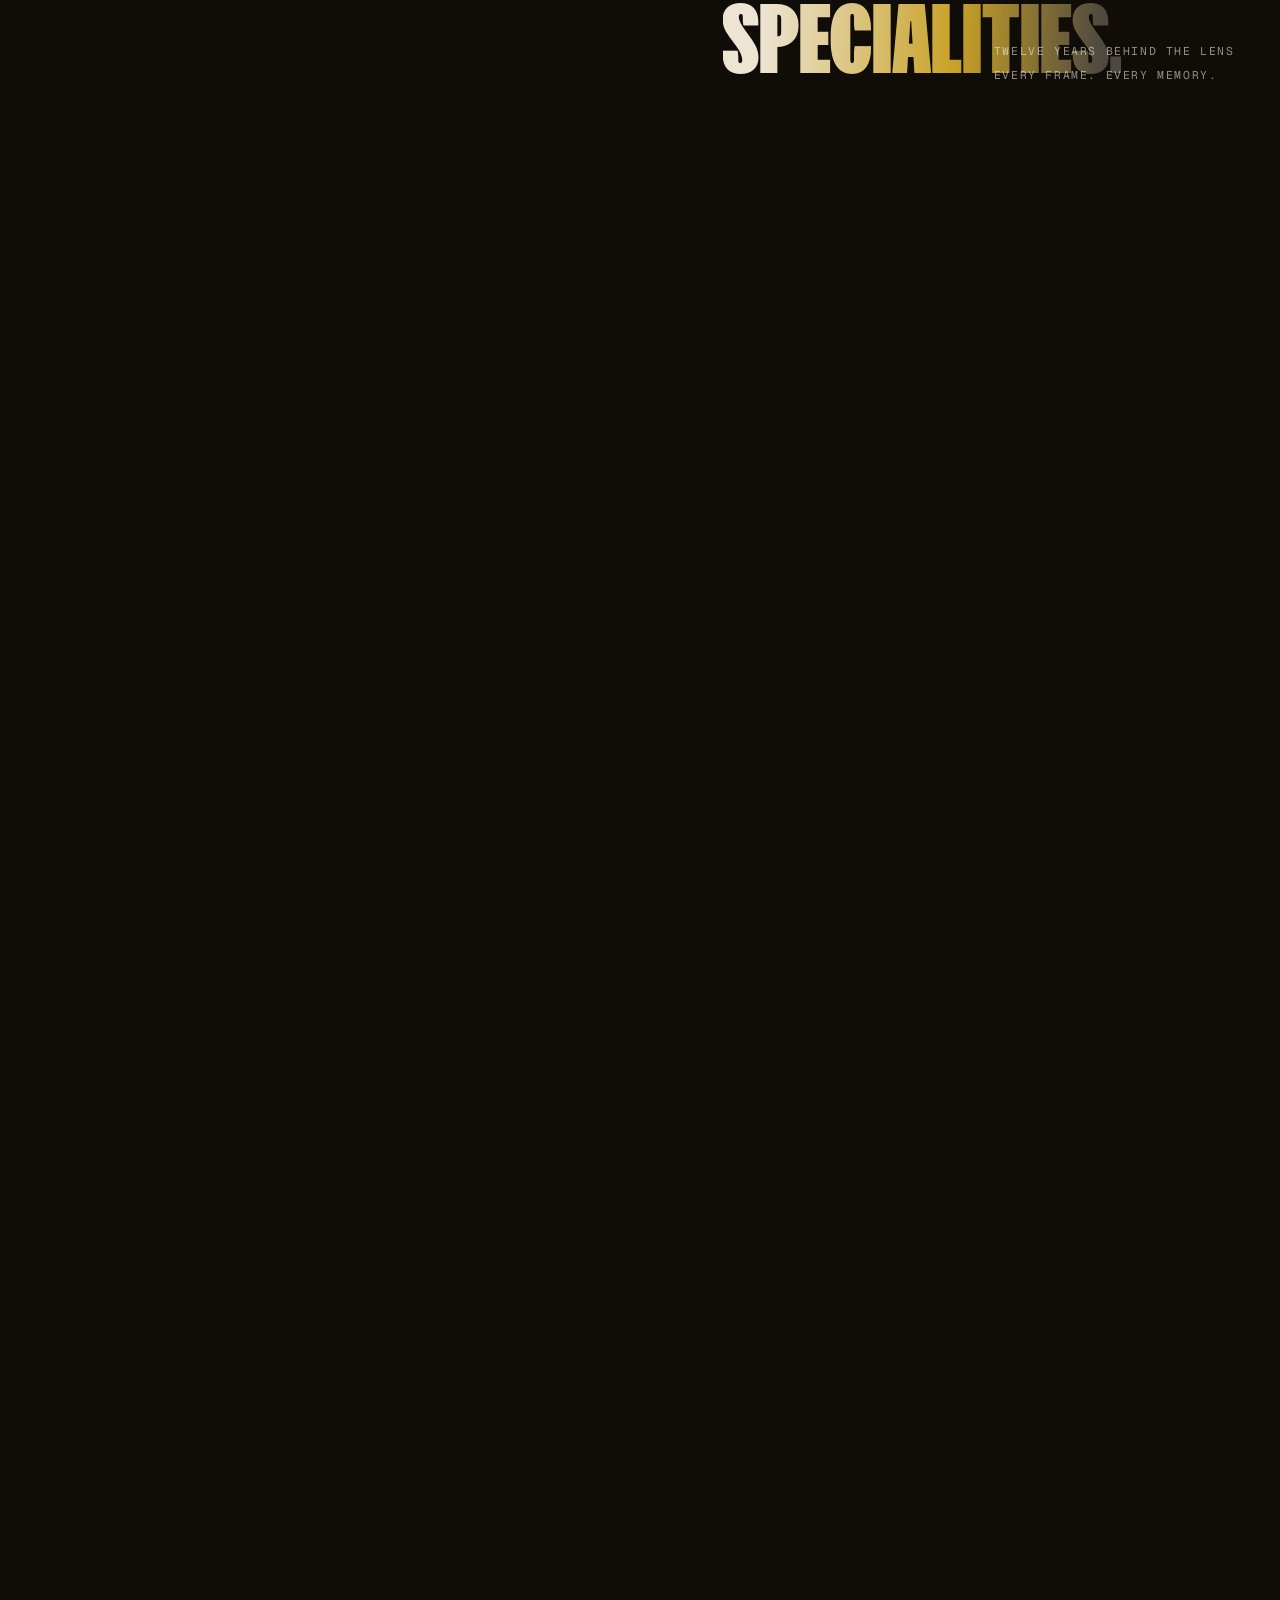
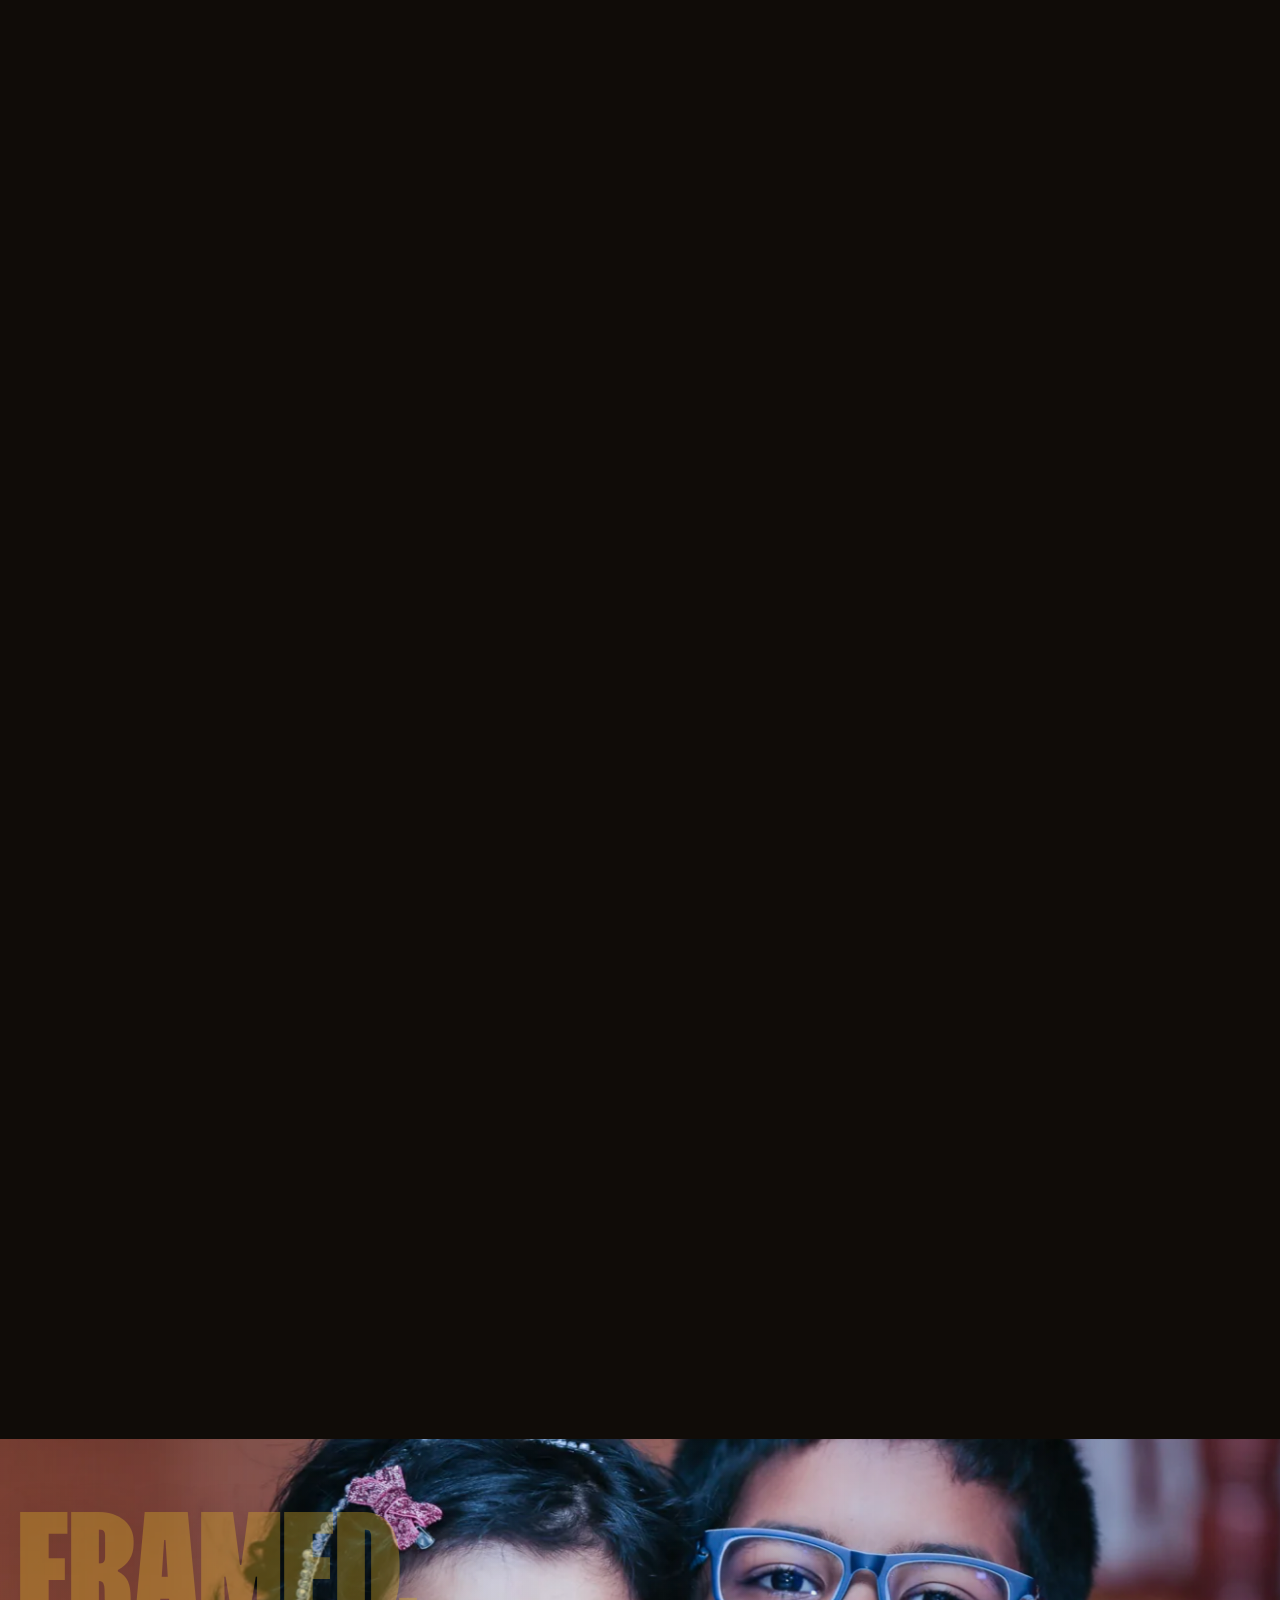
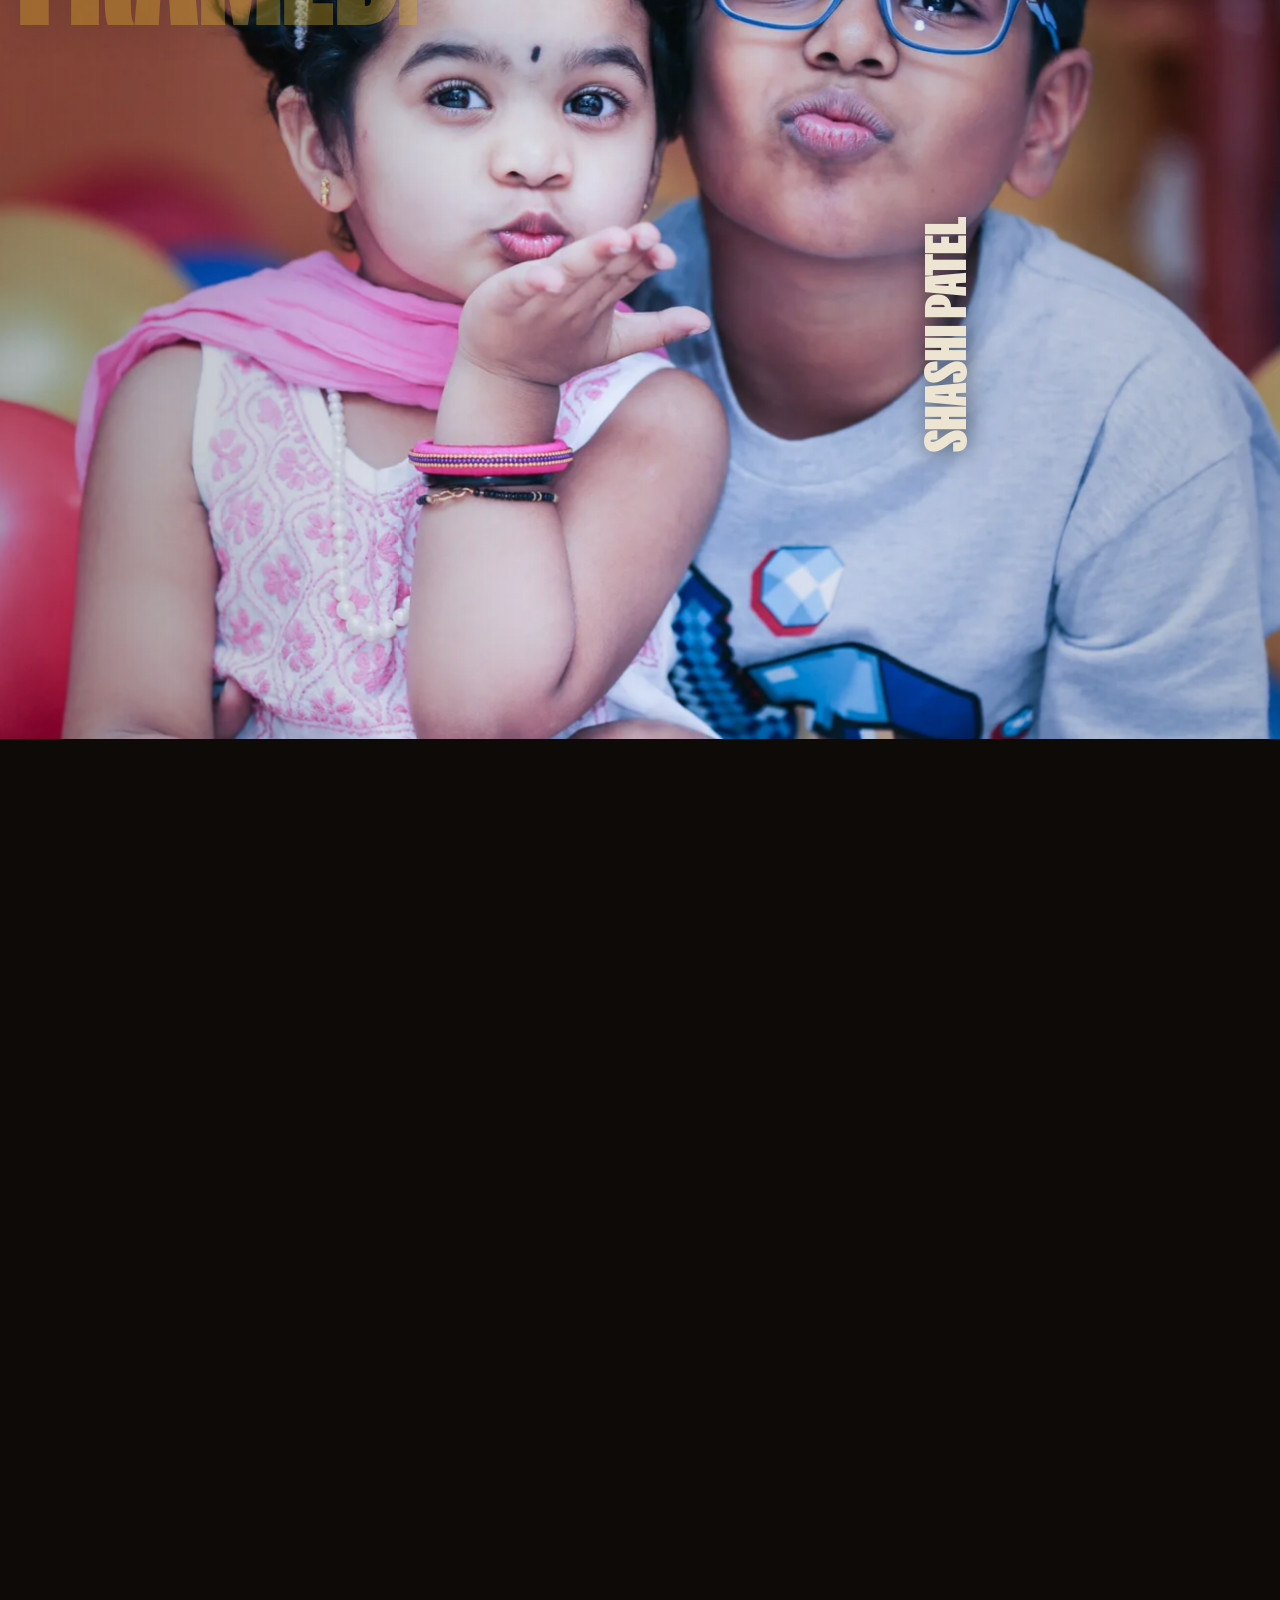
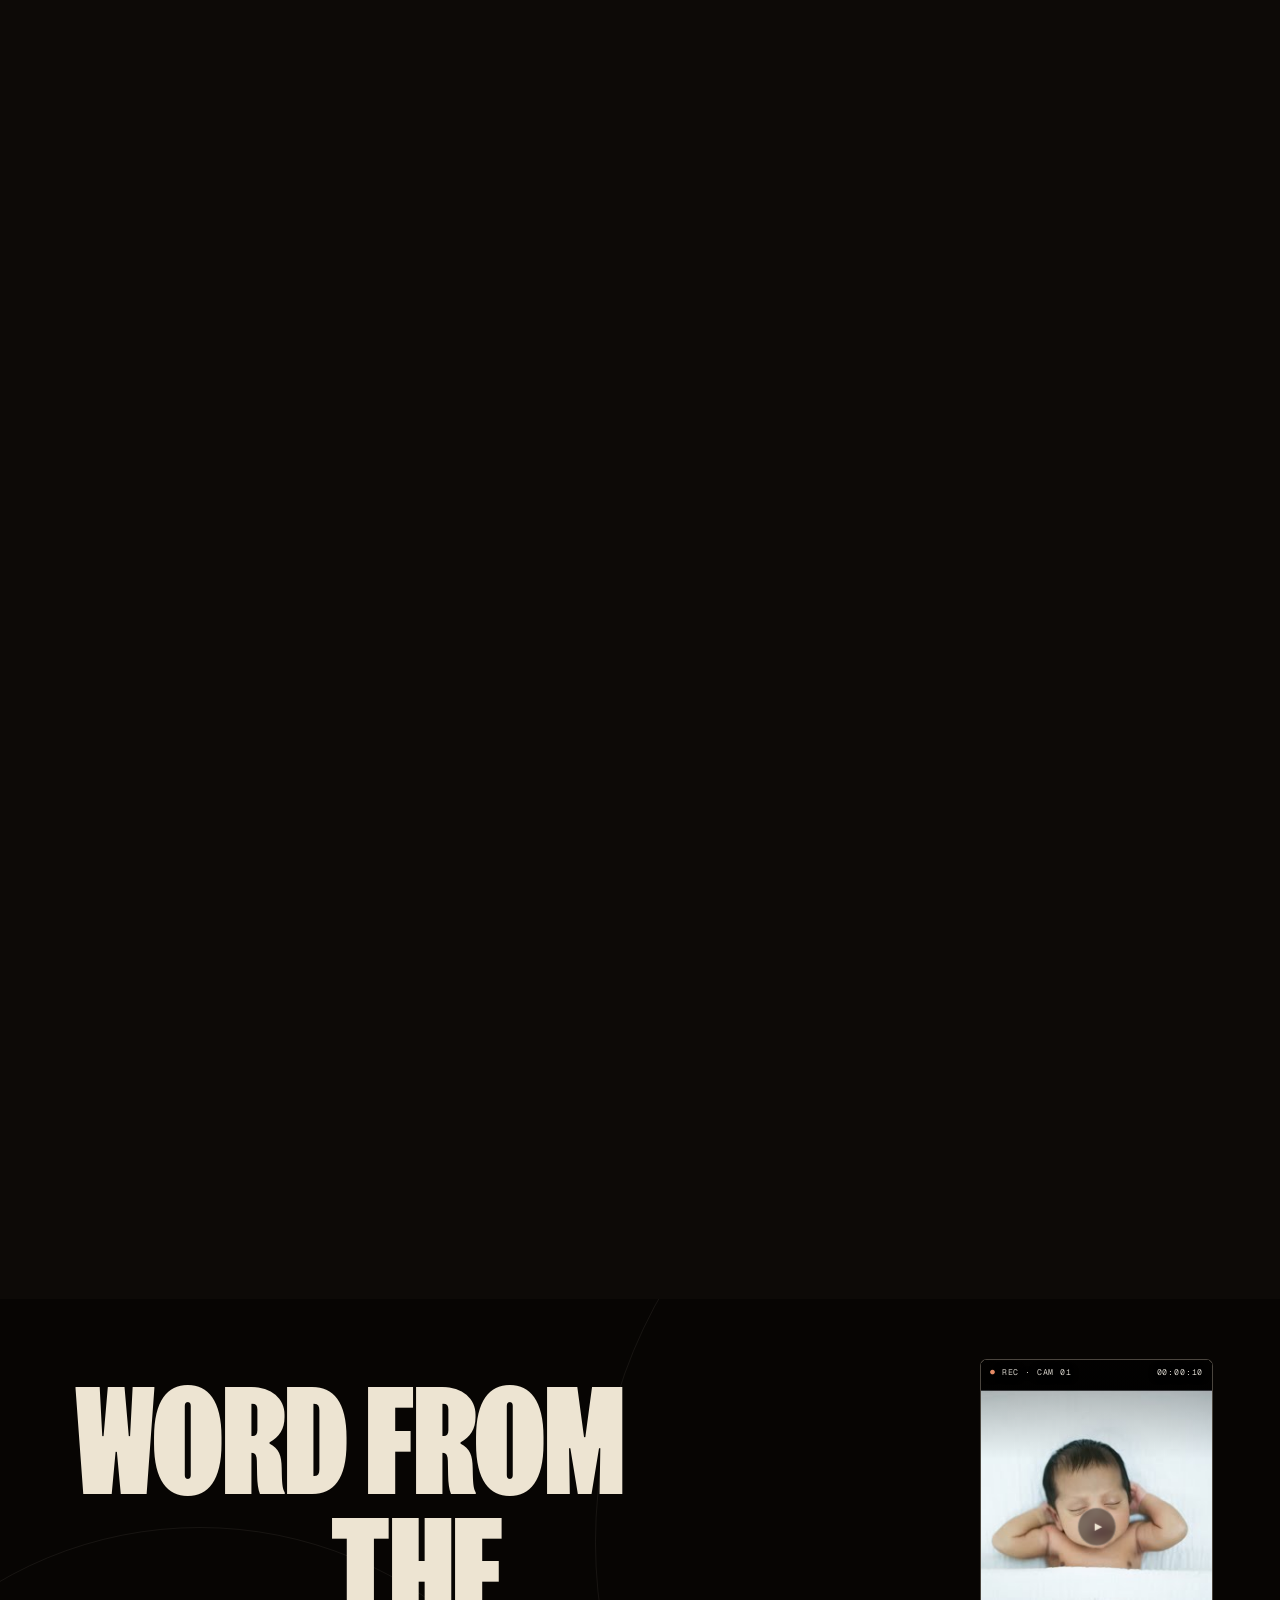
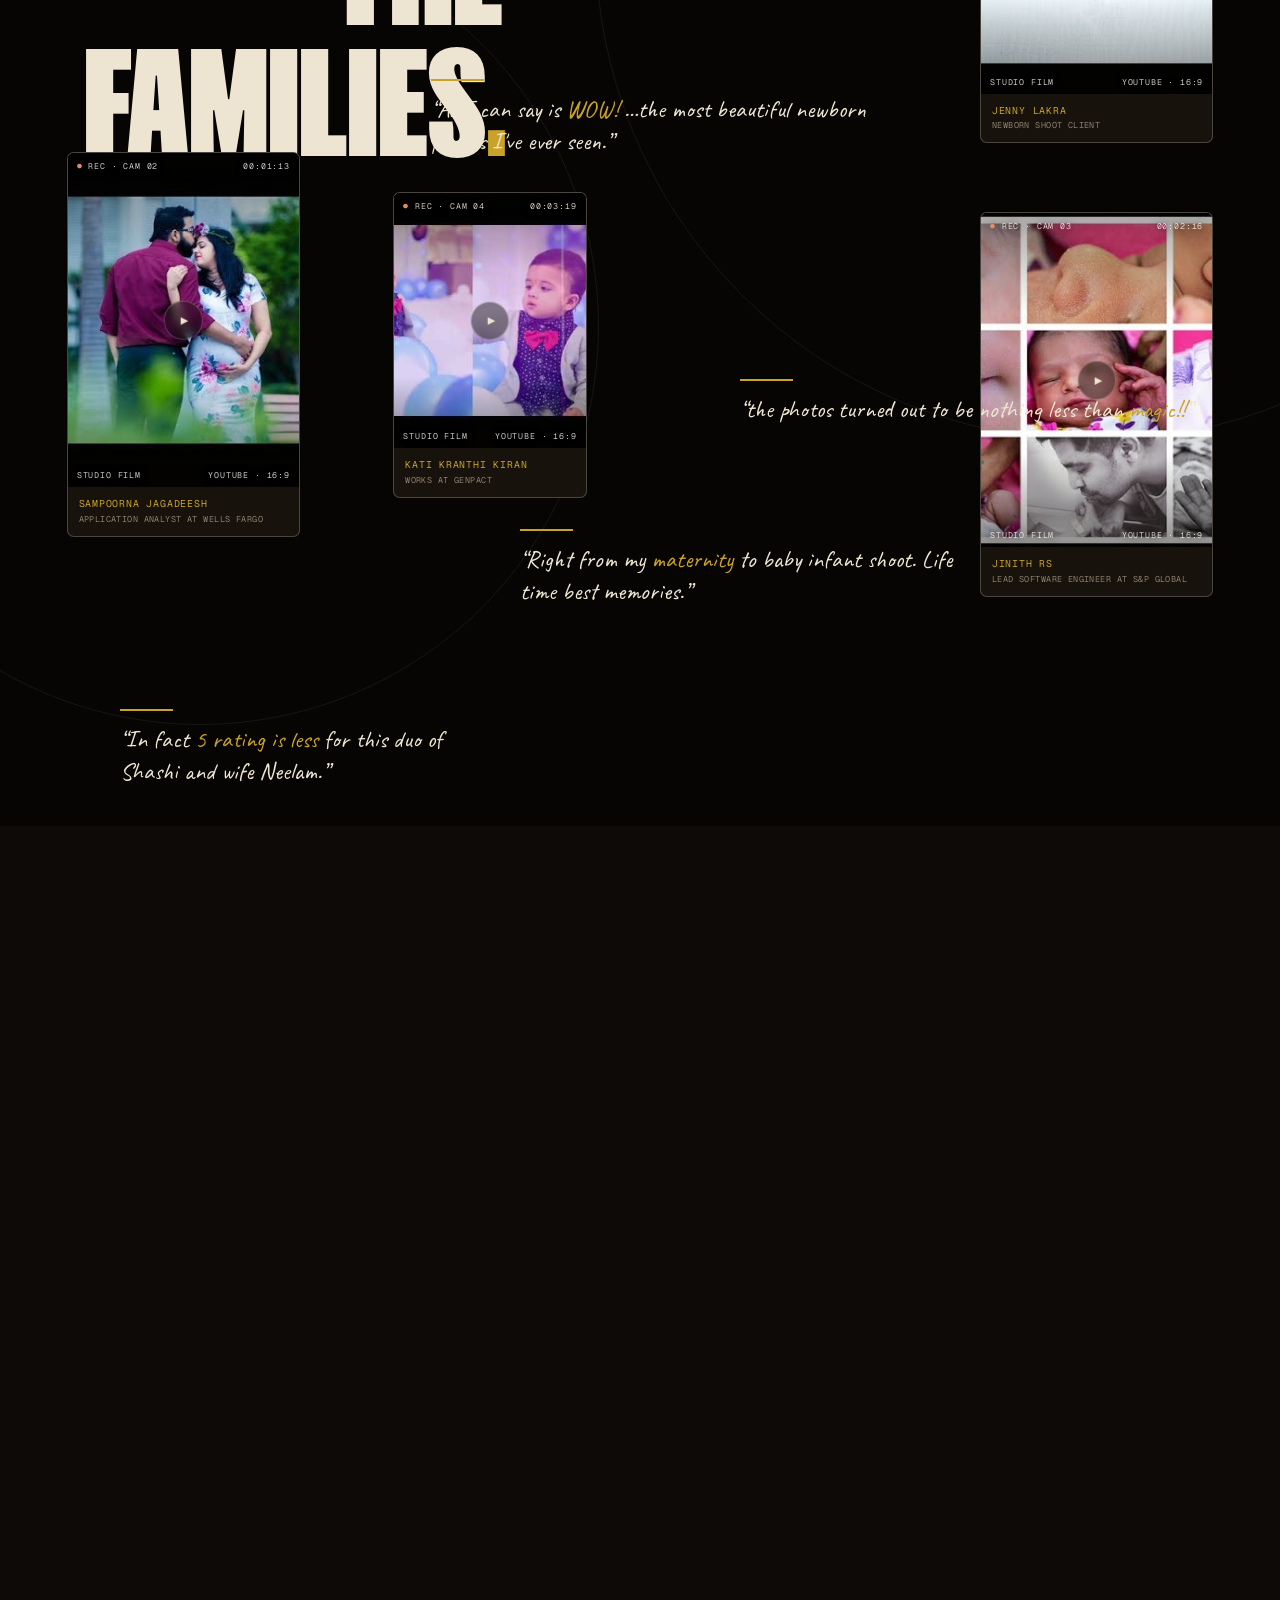
==== commit 3b4f0df4: "Fix pass v5: exact geometry (dusk 900, finale -80vh overlap), real Three.js WebGL journey, real stud" ====
--- a/index.html
+++ b/index.html
@@ -6,9 +6,9 @@
 <title>ShashiClicks — Professional Photographer in Hyderabad</title>
 <meta name="description" content="ShashiClicks — a premier photography studio in Hyderabad. Maternity, newborn, kids, wedding and family photography. We frame your story beautifully.">
 <meta name="theme-color" content="#0D0A07">
-<link rel="stylesheet" href="css/main.css?v=3">
+<link rel="stylesheet" href="css/main.css?v=5">
 <script type="application/ld+json">
-{"@context":"https://schema.org","@type":"LocalBusiness","name":"ShashiClicks","email":"contact@shashiclicks.com","telephone":"+91 7032857077","address":{"@type":"PostalAddress","streetAddress":"3rd Floor, Hifly Capital, Plot 187, Manjeera Pipeline Rd, Hafeezpet, Miyapur","addressLocality":"Hyderabad","postalCode":"500049","addressCountry":"IN"},"aggregateRating":{"@type":"AggregateRating","ratingValue":"4.9","bestRating":"5"}}
+{"@context":"https://schema.org","type":"LocalBusiness","name":"ShashiClicks","email":"contact@shashiclicks.com","telephone":"+91 7032857077","address":{"@type":"PostalAddress","streetAddress":"3rd Floor, Hifly Capital, Plot 187, Manjeera Pipeline Rd, Hafeezpet, Miyapur","addressLocality":"Hyderabad","postalCode":"500049","addressCountry":"IN"},"aggregateRating":{"@type":"AggregateRating","ratingValue":"4.9","bestRating":"5"}}
 </script>
 </head>
 <body>
@@ -23,13 +23,18 @@
 
 <div class="trx" id="trx" aria-hidden="true"></div>
 
-<!-- Top bar -->
+<!-- Shot-clock HUD (fixed, like the reference) -->
+<div class="hud" id="hud" aria-hidden="true">
+  <div class="hud__num" id="hudNum">24</div>
+  <div class="hud__meta"><span id="hudLabel">THE STUDIO</span><span id="hudFrac">01 / 07</span></div>
+  <div class="hud__play">▶</div>
+  <div class="hud__ticks" id="hudTicks"></div>
+</div>
+
+<!-- Top bar: logo + one solid button, as the reference -->
 <header class="bar" id="bar">
   <a class="bar__logo" href="#hero">SHASHI<b>CLICKS</b>®</a>
-  <nav class="bar__nav">
-    <a href="#court">The Studio</a><a href="#tech">Specialities</a><a href="#names">Your Names</a><a href="#testi">Word of Mouth</a><a href="#founders">Founders</a>
-  </nav>
-  <a class="btn" href="kit.html">Book a Shoot</a>
+  <a class="btn btn--cream" href="kit.html">Book a Shoot <span class="btn__arr">→</span></a>
 </header>
 
 <main id="site">
@@ -37,150 +42,150 @@
   <section class="hero" id="hero">
     <div class="hero__bg"><img src="assets/img/hero.webp" alt="Maternity portrait by ShashiClicks in a green park — a partner kneeling to kiss the mother's bump" fetchpriority="high"></div>
     <div class="hero__inner">
-      <div class="hero__kicker">Welcome to ShashiClicks® — Hyderabad · Since 2014</div>
-      <h1>We Frame<br>Your Story<br><span class="gold">Beautifully</span></h1>
-      <p class="hero__sub">Professional photography services for kids, maternity, portraits &amp; special events. We don't just take pictures — we create memories your family will cherish for generations.</p>
-      <div class="hero__chips">
-        <span class="chip">Studio · <b>Hafeezpet, Hyderabad</b></span>
-        <span class="chip"><b>12</b> fantastic years</span>
-        <span class="chip">Google <b>4.9 ★</b></span>
-        <span class="chip">Facebook <b>5/5 ★</b></span>
-        <span class="chip">By appointment only</span>
-      </div>
-    </div>
-    <div class="hero__scroll">Scroll to explore ↓</div>
-  </section>
-
-  <!-- Court journey -->
+      <h1 class="hero__h1" id="heroH1">We Frame Your Story</h1>
+      <div class="hero__h2">Beautifully</div>
+      <p class="hero__sub"><b>ShashiClicks®</b> — a premier photography studio in Hyderabad. We don't just take pictures. We create memories that your family will cherish for generations.</p>
+      <div class="hero__btns">
+        <a class="btn btn--cream" href="kit.html">Book a Shoot <span class="btn__arr">→</span></a>
+        <a class="btn btn--ghost" href="#tech">Explore the Specialities</a>
+      </div>
+    </div>
+    <div class="hero__ticker"><span class="dot"></span><span id="tickerText">We don't just take pictures.</span></div>
+    <div class="hero__spec">
+      <img src="assets/img/hero.webp" alt="" aria-hidden="true">
+      <div>SHASHICLICKS / 01<br><span>Hyderabad · Since 2014</span></div>
+    </div>
+    <div class="hero__scroll">Scroll to explore</div>
+  </section>
+
+  <!-- Court → The Journey (WebGL helix) -->
   <section class="court" id="court">
     <div class="court__stage">
+      <div class="court__big" id="courtBig" aria-hidden="true">We Create<br>Memories.</div>
+      <div class="court__rays" aria-hidden="true"></div>
       <canvas id="journeyCanvas" aria-label="A scrolling journey through ShashiClicks photographs — maternity, newborn, kids, wedding, cake smash, events, fashion, toddlers and pre-wedding shoots"></canvas>
-      <div class="court__frame">FRAME <b id="frameNo">01</b> / 10 — THE JOURNEY</div>
-      <div class="court__caption">
-        <h2>We frame your<br>story <span>beautifully.</span></h2>
-        <div class="court__ratings">
-          <span class="chip">Google Rating <b>4.9</b></span>
-          <span class="chip">Facebook Rating <b>5/5</b></span>
-          <span class="chip"><b>Top 3</b> Photographers in Hyderabad 2026 — ThreeBestRated®</span>
-          <span class="chip">Top Rated <b>2016–2026</b></span>
-        </div>
-      </div>
-    </div>
-  </section>
-
-  <!-- Tech → Specialities -->
+      <img class="court__poster" id="courtPoster" src="assets/img/hero.webp" alt="" aria-hidden="true">
+      <div class="court__glow" aria-hidden="true"></div>
+      <div class="court__proof">
+        <div>Frame <b id="frameNo">01</b> / 10 — The Journey</div>
+        <div>Google <b>4.9 ★</b> · Facebook <b>5/5 ★</b></div>
+        <div><b>Top 3</b> Photographers in Hyderabad 2026 — ThreeBestRated®</div>
+      </div>
+    </div>
+  </section>
+
+  <!-- Tech → Specialities (pinned stage: headline, then cards glide) -->
   <section class="tech" id="tech">
-    <div class="tech__head">
-      <h2>One studio.<br><span>Four signature</span> specialities.</h2>
-      <p>From a mother's maternity glow and a newborn's first smile to a toddler's first hesitant steps — every frame is a timeless memory, crafted with heart and soul.</p>
-    </div>
     <div class="tech__pin" id="techPin">
-      <article class="tech__panel">
-        <img class="bg" src="assets/img/tech-maternity.webp" alt="Maternity portrait session by ShashiClicks" loading="lazy">
-        <div class="tech__info">
-          <div class="tech__hud">Glow 01 / 04 — Maternity</div>
-          <h3>Maternity</h3>
-          <p>The beauty of motherhood — celebrate the magical journey. Best at 30–36 weeks; luxury gowns and a wide prop range provided at the studio.</p>
-          <div class="hand">Glow, grace, unforgettable memories</div>
-        </div>
-      </article>
-      <article class="tech__panel">
-        <img class="bg" src="assets/img/tech-newborn.webp" alt="Newborn baby portrait by ShashiClicks" loading="lazy">
-        <div class="tech__info">
-          <div class="tech__hud">First Smile 02 / 04 — Newborn</div>
-          <h3>Newborn</h3>
-          <p>Great parents. Amazing shoots. Beautiful pics. A comfortable ambience for the newborn as well as the mother — and a baby whisperer on set.</p>
-          <div class="hand">Handled with lots of care</div>
-        </div>
-      </article>
-      <article class="tech__panel">
-        <img class="bg" src="assets/img/tech-kids.webp" alt="Kids portrait by ShashiClicks" loading="lazy">
-        <div class="tech__info">
-          <div class="tech__hud">First Steps 03 / 04 — Kids</div>
-          <h3>Kids</h3>
-          <p>Infants, toddlers, siblings and cake smashes — patience first, so the little ones feel at home and every mood gets its frame.</p>
-          <div class="hand">Every mood, a different frame</div>
-        </div>
-      </article>
-      <article class="tech__panel">
-        <img class="bg" src="assets/img/tech-wedding.webp" alt="Wedding photograph by ShashiClicks" loading="lazy">
-        <div class="tech__info">
-          <div class="tech__hud">The Vow 04 / 04 — Wedding</div>
-          <h3>Wedding</h3>
-          <p>Our wedding photography style is modern, contemporary and off-beat — plus pre &amp; post-wedding stories, events and family celebrations.</p>
-          <div class="hand">Modern, contemporary, off-beat</div>
-        </div>
-      </article>
-    </div>
-  </section>
-
-  <!-- Names tool -->
+      <div class="tech__intro" id="techIntro">
+        <h2><span class="cf">One Studio.</span><br><span class="cf">Four Signature</span><br><span class="cf">Specialities.</span></h2>
+      </div>
+      <div class="tech__intro-meta" id="techMeta">Twelve years behind the lens<br>Every frame. Every memory.</div>
+      <article class="tech__panel">
+        <div class="tcard2">
+          <img class="bg" src="assets/img/tech-maternity.webp" alt="Maternity portrait session by ShashiClicks" loading="lazy">
+          <div class="tcard2__info">
+            <div class="tcard2__hud"><span>Glow</span><span>01 / 04</span></div>
+            <h3>Maternity</h3>
+            <p>The beauty of motherhood — best at 30–36 weeks; luxury gowns and props provided at the studio.</p>
+          </div>
+        </div>
+      </article>
+      <article class="tech__panel">
+        <div class="tcard2">
+          <img class="bg" src="assets/img/tech-newborn.webp" alt="Newborn baby portrait by ShashiClicks" loading="lazy">
+          <div class="tcard2__info">
+            <div class="tcard2__hud"><span>First Smile</span><span>02 / 04</span></div>
+            <h3>Newborn</h3>
+            <p>Great parents. Amazing shoots. Beautiful pics — and a baby whisperer on set.</p>
+          </div>
+        </div>
+      </article>
+      <article class="tech__panel">
+        <div class="tcard2">
+          <img class="bg" src="assets/img/tech-kids.webp" alt="Kids portrait by ShashiClicks" loading="lazy">
+          <div class="tcard2__info">
+            <div class="tcard2__hud"><span>First Steps</span><span>03 / 04</span></div>
+            <h3>Kids</h3>
+            <p>Infants, toddlers, siblings and cake smashes — patience first, every mood gets its frame.</p>
+          </div>
+        </div>
+      </article>
+      <article class="tech__panel">
+        <div class="tcard2">
+          <img class="bg" src="assets/img/tech-wedding.webp" alt="Wedding photograph by ShashiClicks" loading="lazy">
+          <div class="tcard2__info">
+            <div class="tcard2__hud"><span>The Vow</span><span>04 / 04</span></div>
+            <h3>Wedding</h3>
+            <p>Modern, contemporary and off-beat — plus pre &amp; post-wedding stories and events.</p>
+          </div>
+        </div>
+      </article>
+    </div>
+  </section>
+
+  <!-- Team → Your names, framed (full-bleed pinned stage) -->
   <section class="names" id="names">
-    <h2>Your names,<br><span>framed.</span></h2>
-    <div class="names__grid">
-      <div class="names__stage">
-        <img src="assets/img/names-base.webp" alt="Sibling photograph by ShashiClicks — the frame your initials are composited onto" loading="lazy">
-        <canvas id="namesCanvas" width="1200" height="800"></canvas>
-      </div>
-      <div class="names__form">
-        <label for="nameInput">Type a full name — try it with your names</label>
-        <input id="nameInput" type="text" placeholder="e.g. Shashi Patel" autocomplete="off">
-        <p>The full name goes in; the initials stay — drawn into the frame exactly the way a finished ShashiClicks portrait carries its mark. Every edited image from the studio carries the ShashiClicks signature in one corner.</p>
-        <div class="names__mono" id="namesMono">SP</div>
-        <p class="mono" style="color:var(--taupe);font-size:.75em">Your monogram · drawn live, never printed on</p>
-      </div>
-    </div>
-  </section>
-
-  <!-- Testimonials -->
+    <div class="names__stage">
+      <img class="names__photo" id="namesPhoto" src="assets/img/names-base.webp" alt="Sibling photograph by ShashiClicks — the frame your initials are drawn into" loading="lazy">
+      <canvas id="namesCanvas" width="1200" height="800"></canvas>
+      <h2 class="names__big">Framed.</h2>
+      <div class="names__vert" id="namesVert">Shashi Patel</div>
+      <div class="names__panel">
+        <p>Drawn into the frame, never printed on. The full name goes in; the initials stay — the way every finished ShashiClicks portrait carries its mark.</p>
+        <label for="nameInput">Try it with your names</label>
+        <div class="names__row">
+          <input id="nameInput" type="text" placeholder="e.g. Shashi Patel" autocomplete="off">
+          <span class="names__mono" id="namesMono">SP</span>
+        </div>
+      </div>
+    </div>
+  </section>
+
+  <!-- Testimonials (giant staggered headline + vertical film cards) -->
   <section class="testi" id="testi">
-    <h2>Word from<br><span>the families.</span></h2>
+    <div class="testi__lines" aria-hidden="true"></div>
+    <h2 class="testi__h"><span class="l1">Word from</span><span class="l2">the</span><span class="l3">Families<i>.</i></span></h2>
     <div class="testi__grid" id="testiGrid"></div>
   </section>
 
-  <!-- Finale -->
+  <!-- Finale (light stage, 410vh sticky, −80vh overlap) -->
   <section class="finale" id="finale">
     <div class="finale__stage">
-      <div class="mono" style="color:var(--gold);font-size:.85em;letter-spacing:.14em">Season of memories — Booking open</div>
-      <h2>Let's create<br><span>memories.</span></h2>
-      <div class="finale__cards">
-        <article class="fcard" data-fade>
-          <img src="assets/img/finale-studio.webp" alt="ShashiClicks studio portrait, Hyderabad 2026" loading="lazy">
-          <div class="fcard__body">
-            <h3>Book your shoot</h3>
-            <p>Explore our popular predefined packages, or customise to your heart's desire. Pricing is transparent — contact us and the complete catalog is shared instantly.</p>
-            <div class="fcard__price">Booking deposit — ₹5,000 · adjusted against your package</div>
-          </div>
-        </article>
-        <article class="fcard" data-fade>
+      <div class="finale__rays" aria-hidden="true"></div>
+      <h2 class="finale__big" aria-hidden="true">Let's Create<br>Memories.</h2>
+      <div class="finale__pouches">
+        <figure class="pouch" data-pouch>
+          <img src="assets/img/finale-studio.webp" alt="ShashiClicks studio portrait, Hyderabad" loading="lazy">
+          <figcaption>Booking deposit — <b>₹5,000</b><br>adjusted against your package</figcaption>
+        </figure>
+        <figure class="pouch" data-pouch>
           <img src="assets/img/finale-wedding.webp" alt="Wedding photograph by ShashiClicks" loading="lazy">
-          <div class="fcard__body">
-            <h3>Make it yours</h3>
-            <p>Add high-resolution edited photos to any package, design albums and posters up to 44 inches wide — printed in-house.</p>
-            <div class="fcard__price">Additional edited photo — ₹600 each</div>
-          </div>
-        </article>
+          <figcaption>Additional edited photo — <b>₹600</b> each<br>albums &amp; posters printed in-house</figcaption>
+        </figure>
       </div>
       <div class="finale__cta">
-        <a class="btn btn--solid" href="kit.html">Book a Shoot</a>
-        <a class="btn" href="tel:+917032857077">Call +91 70328 57077</a>
-        <a class="btn" href="https://wa.me/917032857077" target="_blank" rel="noopener">WhatsApp</a>
-        <a class="btn" href="mailto:contact@shashiclicks.com">contact@shashiclicks.com</a>
-      </div>
-      <div class="finale__note">Studio visits by prior appointment only · No walk-ins · Call 7 days a week, 10:30 AM – 7 PM</div>
-    </div>
-  </section>
-
-  <!-- Dusk / founders -->
+        <a class="btn btn--dark" href="kit.html">Book a Shoot <span class="btn__arr">→</span></a>
+        <div class="finale__links">
+          <a href="tel:+917032857077">Call +91 70328 57077</a><span>·</span>
+          <a href="https://wa.me/917032857077" target="_blank" rel="noopener">WhatsApp</a><span>·</span>
+          <a href="mailto:contact@shashiclicks.com">contact@shashiclicks.com</a>
+        </div>
+        <div class="finale__note">Studio visits by prior appointment only · No walk-ins · 10:30 AM – 7 PM, 7 days</div>
+      </div>
+    </div>
+  </section>
+
+  <!-- Dusk / founders (exact 100vh slot on the dusk gradient) -->
   <section class="dusk" id="founders">
-    <h2>The founders</h2>
+    <h2>The Founders</h2>
     <div class="dusk__grid">
       <article class="founder">
         <img src="assets/img/founder-shashi.webp" alt="Shashi Patel, founder of ShashiClicks" loading="lazy">
         <div class="founder__body">
           <h3>Shashi Patel</h3>
           <div class="founder__role">Founder — NIT Raipur</div>
-          <p>“I am Shashi — an NITian by qualification, an artist at heart, and the founder of ShashiClicks®. My love affair with photography began in childhood with a Kodak reel camera and followed me through my engineering days at NIT Raipur. Realizing that freezing moments was my true calling, I chose passion over a corporate desk. For me, every single click isn't just a service; it's a timeless memory crafted both for my clients and myself.”</p>
+          <p>“I am Shashi — an NITian by qualification, an artist at heart, and the founder of ShashiClicks®. My love affair with photography began in childhood with a Kodak reel camera and followed me through my engineering days at NIT Raipur. Realizing that freezing moments was my true calling, I chose passion over a corporate desk. For me, every single click isn't just a service; it's a timeless memory.”</p>
         </div>
       </article>
       <article class="founder">
@@ -194,11 +199,11 @@
     </div>
     <div class="dusk__vision">
       <div><h4>Our Vision</h4><p>“To click every shot as our favourite for life time!”</p></div>
-      <div><h4>Our Mission</h4><p>“Our goal is to capture stories in the form of images. Photos have the power to help you relive a specific moment in time and recall all of the emotions and details surrounding that moment.”</p></div>
-    </div>
-  </section>
-
-  <!-- Footer -->
+      <div><h4>Our Mission</h4><p>“To capture stories in the form of images — so you can look back years from today and relive that moment in time.”</p></div>
+    </div>
+  </section>
+
+  <!-- Footer (full-bleed photo, centred tagline, one mono link row) -->
   <footer class="foot" id="footer">
     <div class="foot__slides" aria-hidden="true">
       <img src="assets/img/foot1.webp" alt="" loading="lazy">
@@ -206,52 +211,44 @@
       <img src="assets/img/foot3.webp" alt="" loading="lazy">
     </div>
     <div class="foot__inner">
-      <div class="foot__tag">We frame<br>your story <span>beautifully.</span></div>
-      <div class="foot__cols">
-        <div>
-          <h5>Visit the studio</h5>
-          <p>ShashiClicks® Pvt. Ltd.<br>3rd Floor, Hifly Capital, Plot 187,<br>Manjeera Pipeline Rd, Hafeezpet, Miyapur,<br>Hyderabad, Telangana 500049</p>
-          <p style="margin-top:.8em">By prior appointment only — no walk-ins.</p>
-          <img class="foot__badge" src="assets/img/badge-tbr.webp" alt="ThreeBestRated Top 3 Photographers in Hyderabad 2026 badge">
-        </div>
-        <div>
-          <h5>Get in touch</h5>
-          <a href="tel:+917032857077">+91 70328 57077 (10:30 AM – 7 PM, 7 days)</a>
-          <a href="https://wa.me/917032857077" target="_blank" rel="noopener">WhatsApp the studio</a>
-          <a href="mailto:contact@shashiclicks.com">contact@shashiclicks.com</a>
-          <a href="kit.html">Book a Shoot →</a>
-          <a href="faq.html">FAQ →</a>
-        </div>
-        <div>
-          <h5>Follow</h5>
-          <a href="https://www.facebook.com/shashiclicks" target="_blank" rel="noopener">Facebook — 5/5 rated</a>
-          <a href="https://www.instagram.com/shashiclicks/" target="_blank" rel="noopener">Instagram</a>
-          <a href="https://www.youtube.com/@Shashiclicks" target="_blank" rel="noopener">YouTube</a>
-          <a href="https://share.google/fKVx33v98tr4lXztx" target="_blank" rel="noopener">Google — 4.9 rated</a>
-        </div>
-      </div>
+      <div class="foot__tag">We Create <span>Memories.</span></div>
+      <div class="foot__sub">that your family will cherish for generations</div>
+      <img class="foot__badge" src="assets/img/badge-tbr.webp" alt="ThreeBestRated Top 3 Photographers in Hyderabad 2026 badge">
+      <nav class="foot__row">
+        <a href="kit.html">Book a Shoot</a><a href="faq.html">FAQ</a>
+        <a href="tel:+917032857077">+91 70328 57077</a>
+        <a href="https://wa.me/917032857077" target="_blank" rel="noopener">WhatsApp</a>
+        <a href="mailto:contact@shashiclicks.com">Email</a>
+        <a href="https://www.instagram.com/shashiclicks/" target="_blank" rel="noopener">Instagram</a>
+        <a href="https://www.youtube.com/@Shashiclicks" target="_blank" rel="noopener">YouTube</a>
+        <a href="https://www.facebook.com/shashiclicks" target="_blank" rel="noopener">Facebook</a>
+      </nav>
       <div class="foot__legal">
         <span>© 2014–2026 ShashiClicks® Pvt. Ltd.</span>
-        <a href="faq.html">FAQ</a>
-        <span>Hyderabad · India</span>
-        <span>Gear: Canon R5 Mark II · R5 · RF 70-200mm f/2.8L</span>
+        <span>3rd Floor, Hifly Capital, Plot 187, Manjeera Pipeline Rd, Hafeezpet, Miyapur, Hyderabad 500049</span>
+        <span>By prior appointment only</span>
       </div>
     </div>
   </footer>
 </main>
 
-<!-- Testimonial lightbox -->
+<!-- Testimonial lightbox: full review + real studio film -->
 <div class="lb" id="lb" role="dialog" aria-modal="true" aria-label="Full testimonial">
   <div class="lb__box">
     <button class="lb__close" id="lbClose" type="button" aria-label="Close">✕</button>
+    <div class="lb__media" id="lbMedia"></div>
     <blockquote id="lbQuote"></blockquote>
     <div class="lb__who" id="lbWho"></div>
+    <div class="lb__film" id="lbFilm"></div>
   </div>
 </div>
 
 <script src="vendor/gsap.min.js"></script>
 <script src="vendor/ScrollTrigger.min.js"></script>
 <script src="vendor/lenis.min.js"></script>
-<script src="js/main.js?v=3"></script>
+<script>/* silence the vendored Three.js r158 deprecation warning only */window.__warn=console.warn;console.warn=function(){if(!/deprecated with r1/.test(String(arguments[0]||"")))window.__warn.apply(console,arguments);};</script>
+<script src="vendor/three.min.js"></script>
+<script>console.warn=window.__warn;</script>
+<script src="js/main.js?v=5"></script>
 </body>
 </html>
--- a/css/main.css
+++ b/css/main.css
@@ -1,4 +1,4 @@
-/* ShashiClicks — own code. Palette: theme brand (black + gold). */
+/* ShashiClicks — own code. Palette: theme brand (black + gold). Layout/motion values from the reference dossier. */
 @font-face{font-family:"FK Screamer";src:url("../assets/fonts/FKScreamer-Black.woff2") format("woff2");font-weight:100 900;font-display:swap}
 @font-face{font-family:"Geist";src:url("../assets/fonts/Geist-Variable.woff2") format("woff2");font-weight:100 900;font-display:swap}
 @font-face{font-family:"Geist Mono";src:url("../assets/fonts/GeistMono-Variable.woff2") format("woff2");font-weight:100 900;font-display:swap}
@@ -16,6 +16,7 @@
 }
 *{margin:0;padding:0;box-sizing:border-box}
 html{font-size:clamp(8px,100vw/90,16px);scroll-behavior:auto}
+@media (max-width:991px){ html{font-size:calc(100vw/52.125)} }
 html.is-intro{overflow:hidden}
 body{background:var(--scene);color:var(--sand);font-family:var(--body);font-weight:400;line-height:1.43;-webkit-font-smoothing:antialiased;overflow-x:hidden}
 img{display:block;max-width:100%}
@@ -25,166 +26,251 @@
 /* ---------- Loader ---------- */
 .loader{position:fixed;inset:0;z-index:60;background:var(--scene);display:flex;align-items:center;justify-content:center;flex-direction:column;transition:opacity .6s var(--ease-default),visibility .6s}
 .loader.done{opacity:0;visibility:hidden;pointer-events:none}
-.loader__word{font-family:var(--display);font-weight:900;text-transform:uppercase;font-size:4.5em;line-height:.92;color:var(--sand);letter-spacing:.01em;text-align:center}
+.loader__word{position:relative;z-index:1;font-family:var(--display);font-weight:900;text-transform:uppercase;font-size:4.5em;line-height:.92;color:var(--sand);letter-spacing:.01em;text-align:center}
 .loader__word span{color:var(--gold)}
-.loader-num{font-family:var(--display);font-weight:900;font-size:11em;line-height:1;color:transparent;-webkit-text-stroke:2px var(--gold);opacity:.9;transform:scale(1);transition:transform .3s var(--ease-default)}
+.loader-num{position:absolute;inset:0;display:grid;place-items:center;font-family:var(--display);font-weight:900;font-size:17em;line-height:1;color:var(--sand);opacity:.13;transform:scale(1);transition:transform .3s var(--ease-default)}
 .loader__pct{position:absolute;left:4em;bottom:4.5em;font-family:var(--mono);font-size:1em;color:var(--white-soft)}
 .loader__bar{position:absolute;left:4em;bottom:3.5em;width:min(22em,60vw);height:1px;background:var(--hairline)}
 .loader__bar i{display:block;height:100%;width:0%;background:var(--gold);transition:width .2s linear}
-.loader__skip{position:absolute;top:2em;right:2em;font-family:var(--mono);font-size:.8em;color:var(--sand);background:transparent;border:1px solid var(--hairline);border-radius:9999px;padding:.6em 1.4em;cursor:pointer;opacity:0;transition:opacity .3s}
+.loader__skip{position:absolute;top:2em;right:2em;font-family:var(--mono);font-size:.8em;color:var(--sand);background:transparent;border:1px solid var(--hairline);border-radius:9999px;padding:.6em 1.4em;cursor:pointer;opacity:0;transition:opacity .3s;z-index:2}
 .loader__skip.show{opacity:1}
+/* ---------- Shot-clock HUD ---------- */
+.hud{position:fixed;right:2.2em;bottom:2em;z-index:49;display:grid;grid-template-columns:auto auto auto;align-items:center;column-gap:1em;width:19.5em;padding:.75em 1.1em .95em;border:1px solid var(--hairline);background:rgba(13,10,7,.55);backdrop-filter:blur(8px);transition:opacity .6s var(--ease-default)}
+html.is-intro .hud{opacity:0;pointer-events:none}
+.hud__num{font-family:var(--mono);font-weight:700;font-size:2.5em;line-height:1;color:transparent;background-image:radial-gradient(circle at center,var(--gold) 1.3px,rgba(0,0,0,0) 1.5px);background-size:5px 5px;-webkit-background-clip:text;background-clip:text;min-width:1.9em}
+.hud__meta{display:flex;flex-direction:column;gap:.35em;font-family:var(--mono);font-size:.66em;text-transform:uppercase;letter-spacing:.12em;color:var(--white-soft)}
+.hud__meta span:last-child{color:var(--white-dim)}
+.hud__play{justify-self:end;border:1px solid var(--hairline);color:var(--gold);font-size:.7em;padding:.9em .8em .9em 1em}
+.hud__ticks{grid-column:1/-1;display:flex;gap:2px;margin-top:.7em}
+.hud__ticks i{flex:1;height:.5em;background:rgba(255,250,240,.18)}
+.hud__ticks i.on{background:var(--gold)}
+.hud--light{background:rgba(246,240,226,.78);border-color:rgba(30,21,9,.28)}
+.hud--light .hud__meta{color:var(--ink)}
+.hud--light .hud__meta span:last-child{color:var(--taupe-deep)}
+.hud--light .hud__play{border-color:rgba(30,21,9,.3);color:var(--gold-hover)}
+.hud--light .hud__ticks i{background:rgba(30,21,9,.18)}
+.hud--light .hud__ticks i.on{background:var(--gold-hover)}
 /* ---------- Top bar ---------- */
-.bar{position:fixed;top:0;left:0;right:0;z-index:50;display:flex;align-items:center;justify-content:space-between;padding:1.4em 4em;transition:opacity .6s var(--ease-default)}
+.bar{position:absolute;top:0;left:0;right:0;z-index:50;display:flex;align-items:center;justify-content:space-between;padding:1.4em 4em;transition:opacity .6s var(--ease-default)}
 html.is-intro .bar{opacity:0;pointer-events:none}
-.bar__logo{font-family:var(--display);font-weight:900;font-size:1.7em;text-transform:uppercase;line-height:1;color:var(--sand)}
+.bar__logo{font-family:var(--display);font-weight:900;font-size:1.7em;text-transform:uppercase;line-height:1;color:var(--sand);text-shadow:0 1px 12px rgba(0,0,0,.45)}
 .bar__logo b{color:var(--gold);font-weight:900}
-.bar__nav{display:flex;gap:2.2em;font-family:var(--mono);font-size:.78em;text-transform:uppercase;letter-spacing:.1em}
-.bar__nav a{color:var(--white-soft)} .bar__nav a:hover{color:var(--gold)}
-.btn{position:relative;display:inline-block;overflow:hidden;border:1px solid var(--gold);border-radius:9999px;padding:.85em 2em;font-family:var(--mono);font-size:.82em;text-transform:uppercase;letter-spacing:.1em;color:var(--sand);background:transparent;cursor:pointer;isolation:isolate}
-.btn::after{content:"";position:absolute;inset:0;background:var(--gold);transform:translate3d(0,175%,0) rotate(6deg);transition:transform .5s var(--ease-default);z-index:-1}
-.btn:hover::after{transform:translate3d(0,0,0) rotate(0)}
-.btn:hover{color:var(--ink)}
-.btn--solid{background:var(--gold);color:var(--ink)} .btn--solid::after{background:var(--gold-hover)}
+.btn{position:relative;display:inline-block;overflow:hidden;border:1px solid var(--gold);border-radius:.45em;padding:.85em 1.8em;font-family:var(--mono);font-size:.82em;text-transform:uppercase;letter-spacing:.1em;color:var(--sand);background:transparent;cursor:pointer;isolation:isolate;transition:background var(--duration-normal),color var(--duration-normal)}
+.btn--slide::after{content:"";position:absolute;inset:0;background:var(--gold);transform:translate3d(0,175%,0) rotate(6deg);transition:transform .5s var(--ease-default);z-index:-1}
+.btn--slide:hover::after{transform:translate3d(0,0,0) rotate(0)}
+.btn--slide:hover{color:var(--ink)}
+.btn--cream{background:var(--sand);border-color:var(--sand);color:var(--ink)}
+.btn--cream:hover{background:var(--gold);border-color:var(--gold)}
+.btn__arr{display:inline-grid;place-items:center;background:var(--ink);color:var(--sand);width:1.7em;height:1.7em;border-radius:.3em;margin-left:.7em;vertical-align:-.45em;font-style:normal}
+.btn--dark{background:var(--ink);border-color:var(--ink);color:var(--cream)}
+.btn--dark .btn__arr{background:var(--cream);color:var(--ink)}
+.btn--dark:hover{background:#000;border-color:#000}
+.btn--ghost{border-color:var(--hairline);background:rgba(13,10,7,.25);backdrop-filter:blur(6px)}
+.btn--ghost:hover{border-color:var(--gold);color:var(--gold)}
 /* ---------- Hero ---------- */
 .hero{position:relative;height:100svh;min-height:560px;overflow:hidden;background:var(--scene)}
 .hero__bg{position:absolute;inset:0}
-.hero__bg img{width:100%;height:100%;object-fit:cover;opacity:.62}
-.hero__bg::after{content:"";position:absolute;inset:0;background:linear-gradient(180deg,rgba(13,10,7,.55),rgba(13,10,7,.15) 40%,rgba(13,10,7,.88))}
-.hero__inner{position:relative;z-index:2;height:100%;display:flex;flex-direction:column;justify-content:flex-end;padding:0 4em 4em}
-.hero__kicker{font-family:var(--mono);font-size:.85em;text-transform:uppercase;letter-spacing:.14em;color:var(--gold);margin-bottom:1em}
-.hero h1{font-family:var(--display);font-weight:900;text-transform:uppercase;line-height:.92;font-size:8.2em;color:var(--sand)}
-.hero h1 .gold{color:var(--gold)}
-.hero__sub{max-width:34em;margin-top:1.4em;font-size:1.12em;font-weight:300;color:var(--white-soft)}
-.hero__chips{display:flex;flex-wrap:wrap;gap:.7em;margin-top:2em}
-.chip{font-family:var(--mono);font-size:.75em;text-transform:uppercase;letter-spacing:.08em;border:1px solid var(--hairline);border-radius:9999px;padding:.55em 1.2em;color:var(--white-soft);background:rgba(13,10,7,.45);backdrop-filter:blur(6px)}
-.chip b{color:var(--gold);font-weight:600}
-.hero__scroll{position:absolute;right:4em;bottom:4em;font-family:var(--mono);font-size:.75em;text-transform:uppercase;letter-spacing:.12em;color:var(--white-dim);writing-mode:vertical-rl}
-/* ---------- Court journey (200vh pin) ---------- */
+.hero__bg img{width:100%;height:100%;object-fit:cover;opacity:.8}
+.hero__bg::after{content:"";position:absolute;inset:0;background:linear-gradient(180deg,rgba(13,10,7,.38),rgba(13,10,7,.02) 42%,rgba(13,10,7,.5))}
+.hero__inner{position:relative;z-index:2;height:100%;display:flex;flex-direction:column;justify-content:flex-start;padding:16.5svh 4em 0}
+.hero__h1{font-family:var(--display);font-weight:900;text-transform:uppercase;line-height:.92;font-size:9.2em;color:var(--sand);white-space:nowrap;text-shadow:0 2px 30px rgba(0,0,0,.25)}
+.hero__h2{font-family:var(--display);font-weight:900;text-transform:uppercase;line-height:.95;font-size:3.1em;color:var(--gold);margin-top:.45em}
+.hero__sub{max-width:25em;margin-top:2.4em;font-size:1.05em;font-weight:300;line-height:1.55;color:var(--white-soft)}
+.hero__sub b{color:var(--sand);font-weight:600}
+.hero__btns{display:flex;flex-wrap:wrap;gap:1em;margin-top:2.4em}
+.hero__ticker{position:absolute;z-index:2;left:50%;bottom:3em;transform:translateX(-50%);display:flex;align-items:center;gap:.8em;font-family:var(--mono);font-size:.78em;text-transform:uppercase;letter-spacing:.22em;color:var(--white-soft);white-space:nowrap}
+.hero__ticker .dot{width:.5em;height:.5em;border-radius:50%;background:var(--gold);flex:none}
+.hero__ticker span:last-child{transition:opacity .4s}
+.hero__spec{position:absolute;z-index:2;right:4em;bottom:12em;display:flex;align-items:center;gap:.9em;border:1px solid var(--hairline);background:rgba(13,10,7,.38);backdrop-filter:blur(8px);padding:.6em .9em .6em .6em;font-family:var(--mono);font-size:.68em;text-transform:uppercase;letter-spacing:.1em;line-height:1.7;color:var(--sand)}
+.hero__spec img{width:3.6em;height:2.8em;object-fit:cover}
+.hero__spec span{color:var(--white-dim)}
+.hero__scroll{position:absolute;z-index:2;left:4em;bottom:3em;font-family:var(--mono);font-size:.72em;text-transform:uppercase;letter-spacing:.14em;color:var(--white-dim)}
+/* ---------- Court / Journey (200vh sticky, WebGL helix) ---------- */
 .court{position:relative;height:200vh;background:var(--court)}
 .court__stage{position:sticky;top:0;height:100svh;overflow:hidden}
-.court canvas{position:absolute;inset:0;width:100%;height:100%}
-.court__caption{position:absolute;left:4em;bottom:4em;z-index:3;max-width:40em}
-.court__caption h2{font-family:var(--display);font-weight:900;text-transform:uppercase;line-height:.95;font-size:4.6em;color:var(--sand)}
-.court__caption h2 span{color:var(--gold)}
-.court__ratings{display:flex;flex-wrap:wrap;gap:.7em;margin-top:1.6em}
-.court__frame{position:absolute;top:6.8em;right:4em;z-index:3;font-family:var(--mono);font-size:.8em;color:var(--white-dim);text-transform:uppercase;letter-spacing:.1em}
-.court__frame b{color:var(--gold)}
-/* ---------- Tech (pinned wipe) ---------- */
+.court__big{position:absolute;z-index:1;top:33%;left:0;font-family:var(--display);font-weight:900;text-transform:uppercase;line-height:.95;font-size:7.8em;color:var(--sand);opacity:.92;white-space:nowrap;will-change:transform}
+.court__rays{position:absolute;z-index:3;inset:0;pointer-events:none;background:conic-gradient(from 205deg at 82% -12%,transparent 0deg,rgba(255,214,161,.13) 14deg,transparent 30deg,rgba(255,214,161,.07) 44deg,transparent 60deg);mix-blend-mode:screen}
+.court canvas{position:absolute;z-index:2;inset:0;width:100%;height:100%}
+.court__poster{position:absolute;z-index:2;inset:0;width:100%;height:100%;object-fit:cover;display:none}
+.court--fallback canvas{display:none}
+.court--fallback .court__poster{display:block}
+.court__glow{position:absolute;z-index:3;left:0;right:0;bottom:0;height:34%;pointer-events:none;background:radial-gradient(60% 100% at 50% 108%,rgba(201,162,39,.28),rgba(201,162,39,0) 70%)}
+.court__proof{position:absolute;z-index:4;left:4em;bottom:3.2em;font-family:var(--mono);font-size:.74em;text-transform:uppercase;letter-spacing:.1em;line-height:2;color:var(--white-dim)}
+.court__proof b{color:var(--gold);font-weight:600}
+/* ---------- Tech / Specialities (pinned stage) ---------- */
 .tech{position:relative;background:var(--court2)}
-.tech__head{padding:7em 4em 3em}
-.tech__head h2{font-family:var(--display);font-weight:900;text-transform:uppercase;line-height:.95;font-size:5em;color:var(--sand)}
-.tech__head h2 span{color:var(--gold)}
-.tech__head p{margin-top:1em;color:var(--white-soft);font-weight:300;max-width:36em;font-size:1.1em}
 .tech__pin{position:relative;height:100svh;overflow:hidden}
-.tech__panel{position:absolute;inset:0;background:var(--court2)}
-.tech__panel img.bg{position:absolute;inset:0;width:100%;height:100%;object-fit:cover;opacity:.85}
-.tech__panel::after{content:"";position:absolute;inset:0;background:linear-gradient(90deg,rgba(7,5,3,.88) 0%,rgba(7,5,3,.35) 55%,rgba(7,5,3,.05))}
-.tech__info{position:absolute;z-index:2;left:4em;bottom:4.5em;max-width:34em}
-.tech__hud{font-family:var(--mono);font-size:.8em;text-transform:uppercase;letter-spacing:.12em;color:var(--gold);margin-bottom:1em}
-.tech__info h3{font-family:var(--display);font-weight:900;text-transform:uppercase;font-size:5.2em;line-height:.92;color:var(--sand)}
-.tech__info p{margin-top:1em;font-size:1.12em;font-weight:300;color:var(--white-soft)}
-.tech__info .hand{font-size:1.7em;color:var(--gold);margin-top:.6em}
-/* ---------- Names tool ---------- */
-.names{position:relative;padding:7em 4em;background:var(--scene)}
-.names h2{font-family:var(--display);font-weight:900;text-transform:uppercase;line-height:.95;font-size:5em;color:var(--sand)}
-.names h2 span{color:var(--gold)}
-.names__grid{display:grid;grid-template-columns:1fr 1fr;gap:3em;margin-top:3em;align-items:start}
-.names__stage{position:relative;border-radius:1em;overflow:hidden}
-.names__stage img{width:100%;height:34em;object-fit:cover;object-position:82% center}
-.names__stage canvas{position:absolute;inset:0;width:100%;height:100%}
-.names__form label{font-family:var(--mono);font-size:.78em;text-transform:uppercase;letter-spacing:.1em;color:var(--taupe);display:block;margin-bottom:.8em}
-.names__form input{width:100%;background:var(--panel);border:1px solid var(--hairline);border-radius:.5em;color:var(--sand);font-family:var(--body);font-size:1.4em;padding:.8em 1em;outline:none;transition:border-color var(--duration-normal)}
-.names__form input:focus{border-color:var(--gold)}
-.names__form p{margin-top:1.2em;color:var(--white-soft);font-weight:300;font-size:1.05em}
-.names__mono{margin-top:2em;font-family:var(--display);font-weight:900;font-size:4em;color:var(--gold);line-height:1}
+.tech__intro{position:absolute;inset:0;display:flex;align-items:center;padding:0 4em}
+.tech__intro h2{font-family:var(--display);font-weight:900;text-transform:uppercase;line-height:.98;font-size:6.4em;color:var(--sand)}
+.tech__intro h2 .cf{background:linear-gradient(92deg,var(--sand) 10%,var(--gold) 58%,rgba(237,228,210,.28) 95%);-webkit-background-clip:text;background-clip:text;color:transparent}
+.tech__intro-meta{position:absolute;right:4em;top:60%;font-family:var(--mono);font-size:.8em;text-transform:uppercase;letter-spacing:.14em;line-height:2.1;color:var(--white-dim)}
+.tech__panel{position:absolute;inset:0;display:flex;align-items:center;justify-content:center;visibility:hidden}
+.tcard2{position:relative;width:33em;height:37em;border-radius:.6em;overflow:hidden;box-shadow:0 40px 90px rgba(0,0,0,.55);background:var(--panel)}
+.tcard2 img.bg{position:absolute;inset:0;width:100%;height:100%;object-fit:cover}
+.tcard2::after{content:"";position:absolute;inset:0;background:linear-gradient(180deg,rgba(7,5,3,.05) 45%,rgba(7,5,3,.88))}
+.tcard2__info{position:absolute;z-index:2;left:1.8em;right:1.8em;bottom:1.7em}
+.tcard2__hud{display:flex;justify-content:space-between;font-family:var(--mono);font-size:.72em;text-transform:uppercase;letter-spacing:.12em;color:var(--gold);border-bottom:1px solid var(--hairline);padding-bottom:.8em;margin-bottom:1em}
+.tcard2__info h3{font-family:var(--display);font-weight:900;text-transform:uppercase;font-size:3em;line-height:.95;color:var(--sand)}
+.tcard2__info p{margin-top:.6em;font-size:.98em;font-weight:300;color:var(--white-soft);max-width:25em}
+/* ---------- Names (full-bleed pinned stage) ---------- */
+.names{position:relative;height:100svh;overflow:hidden;background:var(--scene)}
+.names__stage{position:absolute;inset:0;overflow:hidden}
+.names__photo{position:absolute;inset:0;width:100%;height:100%;object-fit:cover;object-position:42% center;will-change:transform}
+.names__stage::after{content:"";position:absolute;inset:0;background:linear-gradient(90deg,rgba(13,10,7,.28),rgba(13,10,7,0) 45%,rgba(13,10,7,.18));pointer-events:none}
+.names canvas{position:absolute;inset:0;width:100%;height:100%;z-index:2}
+.names__big{position:absolute;z-index:3;top:.42em;left:.38em;font-family:var(--display);font-weight:900;text-transform:uppercase;line-height:.92;font-size:10.5em;color:var(--gold);text-shadow:0 4px 40px rgba(0,0,0,.3)}
+.names__vert{position:absolute;z-index:3;right:24%;top:66%;transform:translateY(-50%) rotate(180deg);writing-mode:vertical-rl;font-family:var(--display);font-weight:900;text-transform:uppercase;font-size:3.8em;line-height:1;color:var(--sand);text-shadow:0 2px 24px rgba(0,0,0,.5);white-space:nowrap}
+.names__panel{position:absolute;z-index:4;right:4em;top:6.2em;width:23em;background:rgba(13,10,7,.84);backdrop-filter:blur(14px);border:1px solid var(--hairline);border-radius:.8em;padding:1.6em}
+.names__panel p{font-size:.95em;font-weight:300;line-height:1.55;color:var(--white-soft)}
+.names__panel label{font-family:var(--mono);font-size:.7em;text-transform:uppercase;letter-spacing:.1em;color:var(--gold);display:block;margin:1.3em 0 .6em}
+.names__row{display:flex;gap:.8em;align-items:stretch}
+.names__row input{flex:1;min-width:0;background:rgba(7,5,3,.55);border:1px solid var(--hairline);border-radius:.4em;color:var(--sand);font-family:var(--body);font-size:1em;padding:.7em .9em;outline:none;transition:border-color var(--duration-normal)}
+.names__row input:focus{border-color:var(--gold)}
+.names__mono{display:grid;place-items:center;min-width:2.2em;font-family:var(--display);font-weight:900;font-size:1.9em;color:var(--gold);border:1px solid var(--hairline);border-radius:.4em;padding:0 .3em}
 /* ---------- Testimonials ---------- */
-.testi{position:relative;background:var(--court);padding:7em 4em 6em}
-.testi h2{font-family:var(--display);font-weight:900;text-transform:uppercase;line-height:.95;font-size:5em;color:var(--sand)}
-.testi h2 span{color:var(--gold)}
-.testi__grid{display:grid;grid-template-columns:1fr 1fr;gap:2em;margin-top:3em}
-.tcard{position:relative;border:1px solid var(--hairline);border-radius:1em;overflow:hidden;background:var(--panel);cursor:pointer;text-align:left;color:var(--sand);font-family:var(--body);width:100%}
-.tcard img{width:100%;height:20em;object-fit:cover}
-.tcard__hud{position:absolute;top:1.2em;left:1.4em;right:1.4em;display:flex;justify-content:space-between;font-family:var(--mono);font-size:.72em;text-transform:uppercase;letter-spacing:.1em;color:var(--white-soft);text-shadow:0 1px 8px rgba(0,0,0,.7)}
-.tcard__hud .rec{color:#E58B66}
-.tcard__body{padding:2em}
-.tcard__body blockquote{font-size:1.25em;font-weight:300;line-height:1.5;color:var(--sand)}
-.tcard__who{margin-top:1.4em;font-family:var(--mono);font-size:.78em;text-transform:uppercase;letter-spacing:.08em;color:var(--gold)}
-.tcard__who small{display:block;color:var(--taupe);margin-top:.3em;letter-spacing:.05em}
+.testi{position:relative;height:79.25em;background:var(--court);overflow:hidden}
+.testi__lines{position:absolute;inset:0;pointer-events:none}
+.testi__lines::before,.testi__lines::after{content:"";position:absolute;border:1px solid rgba(237,228,210,.07);border-radius:50%}
+.testi__lines::before{width:56em;height:56em;left:-14em;top:16em}
+.testi__lines::after{width:70em;height:70em;right:-22em;top:-18em}
+.testi__h{position:absolute;z-index:1;top:.55em;left:0;padding-left:.53em;font-family:var(--display);font-weight:900;text-transform:uppercase;line-height:.92;font-size:10em;color:var(--sand)}
+.testi__h span{display:block}
+.testi__h .l2{margin-left:1.8em}
+.testi__h .l3{margin-left:.06em}
+.testi__h i{font-style:normal;color:var(--gold)}
+.vcard{position:absolute;z-index:2;width:17.5em;padding:0;border:1px solid var(--hairline);border-radius:.5em;overflow:hidden;background:var(--panel);cursor:pointer;text-align:left;color:var(--sand);font-family:var(--body)}
+.vcard__media{position:relative;aspect-ratio:9/13;overflow:hidden}
+.vcard__media img{width:100%;height:100%;object-fit:cover}
+.vcard__media::after{content:"";position:absolute;inset:0;background:linear-gradient(180deg,rgba(7,5,3,.35),transparent 30%,transparent 72%,rgba(7,5,3,.45))}
+.vcard__hud{position:absolute;z-index:2;top:.9em;left:1.1em;right:1.1em;display:flex;justify-content:space-between;font-family:var(--mono);font-size:.62em;text-transform:uppercase;letter-spacing:.1em;color:var(--white-soft);text-shadow:0 1px 8px rgba(0,0,0,.8)}
+.vcard__hud .rec{color:#E58B66}
+.vcard__hud--bot{top:auto;bottom:.9em}
+.vcard__play{position:absolute;z-index:2;left:50%;top:50%;transform:translate(-50%,-50%);width:3.6em;height:3.6em;border:1px solid var(--hairline);border-radius:50%;display:grid;place-items:center;background:rgba(13,10,7,.45);backdrop-filter:blur(4px);color:var(--sand);font-size:.8em;padding-left:.25em}
+.vcard__who{padding:.95em 1.1em 1.1em;font-family:var(--mono);font-size:.74em;text-transform:uppercase;letter-spacing:.08em;color:var(--gold)}
+.vcard__who small{display:block;color:var(--taupe);margin-top:.35em;font-size:.86em;letter-spacing:.05em}
+.vcard--a{right:5em;top:4.5em}
+.vcard--b{left:5em;top:34em}
+.vcard--c{right:5em;top:38.5em}
+.vcard--d{left:29.5em;top:37em;width:14.5em}
+.vcard--d .vcard__media{aspect-ratio:9/12}
+.vquote{position:absolute;z-index:3;width:19em;font-family:var(--hand);font-size:1.7em;line-height:1.3;color:var(--sand)}
+.vquote::before{content:"";display:block;width:2.2em;height:2px;background:var(--gold);margin-bottom:.55em}
+.vquote b{color:var(--gold);font-weight:400}
+.vquote--a{right:390px;top:380px}
+.vquote--b{left:520px;top:830px}
+.vquote--c{left:740px;top:680px}
+.vquote--d{left:120px;top:1010px;width:15.5em}
 /* lightbox */
 .lb{position:fixed;inset:0;z-index:70;background:rgba(7,5,3,.94);display:none;align-items:center;justify-content:center;padding:2em}
 .lb.is-open{display:flex}
-.lb__box{max-width:46em;background:var(--panel);border:1px solid var(--hairline);border-radius:1em;padding:3em;position:relative}
-.lb__box blockquote{font-size:1.45em;font-weight:300;line-height:1.55}
-.lb__who{margin-top:1.6em;font-family:var(--mono);font-size:.8em;text-transform:uppercase;color:var(--gold)}
-.lb__close{position:absolute;top:1em;right:1em;background:transparent;border:1px solid var(--hairline);color:var(--sand);border-radius:9999px;width:2.6em;height:2.6em;cursor:pointer;font-size:1em}
-/* ---------- Finale (410vh sticky) ---------- */
-.finale{position:relative;height:410vh;background:var(--court)}
-.finale__stage{position:sticky;top:0;height:100svh;overflow:hidden;display:flex;flex-direction:column;justify-content:center;padding:0 4em}
-.finale h2{font-family:var(--display);font-weight:900;text-transform:uppercase;line-height:.95;font-size:5.4em;color:var(--sand)}
-.finale h2 span{color:var(--gold)}
-.finale__cards{display:grid;grid-template-columns:1fr 1fr;gap:2em;margin-top:3em}
-.fcard{position:relative;border-radius:1em;overflow:hidden;border:1px solid var(--hairline);min-height:22em}
-.fcard img{position:absolute;inset:0;width:100%;height:100%;object-fit:cover}
-.fcard::after{content:"";position:absolute;inset:0;background:linear-gradient(180deg,transparent 30%,rgba(7,5,3,.92))}
-.fcard__body{position:absolute;z-index:2;left:2em;right:2em;bottom:2em}
-.fcard__body h3{font-family:var(--display);font-weight:900;text-transform:uppercase;font-size:2.4em;line-height:1;color:var(--sand)}
-.fcard__body p{color:var(--white-soft);font-weight:300;margin-top:.6em}
-.fcard__price{font-family:var(--mono);color:var(--gold);font-size:1.05em;margin-top:.8em;text-transform:uppercase;letter-spacing:.06em}
-.finale__cta{display:flex;flex-wrap:wrap;gap:1em;margin-top:2.6em;align-items:center}
-.finale__note{font-family:var(--mono);font-size:.78em;color:var(--taupe);text-transform:uppercase;letter-spacing:.08em;margin-top:1.4em}
-/* ---------- Dusk / founders ---------- */
-.dusk{position:relative;padding:8em 4em;background:radial-gradient(135% 92% at 50% 0%,#F6EFE3 0%,#F0E3CC 26%,#DEC08B 52%,#8A6A24 76%,#2A1D08 92%,#070503 100%);color:var(--ink)}
-.dusk h2{font-family:var(--display);font-weight:900;text-transform:uppercase;line-height:.95;font-size:5em;color:var(--ink)}
-.dusk__grid{display:grid;grid-template-columns:1fr 1fr;gap:2.5em;margin-top:3.5em}
-.founder{background:rgba(246,240,226,.92);border-radius:1em;overflow:hidden;border:1px solid var(--line-strong)}
-.founder img{width:100%;height:24em;object-fit:cover;object-position:top}
-.founder__body{padding:2.2em}
-.founder__body h3{font-family:var(--display);font-weight:900;text-transform:uppercase;font-size:2.6em;line-height:1}
-.founder__role{font-family:var(--mono);font-size:.78em;text-transform:uppercase;letter-spacing:.1em;color:var(--gold-hover);margin:.7em 0 1.1em}
-.founder__body p{font-weight:300;line-height:1.6;color:#3A2E1B}
-.dusk__vision{margin-top:3.5em;display:grid;grid-template-columns:1fr 1fr;gap:2.5em}
-.dusk__vision h4{font-family:var(--mono);font-size:.8em;text-transform:uppercase;letter-spacing:.12em;margin-bottom:.8em;color:#4A3A14}
-.dusk__vision p{font-weight:300;line-height:1.6;color:#241A0C;max-width:34em}
+.lb__box{width:min(64em,94vw);background:var(--panel);border:1px solid var(--hairline);border-radius:1em;padding:2.4em;position:relative;display:grid;grid-template-columns:25em 1fr;gap:2.2em;align-items:start}
+.lb__media{aspect-ratio:16/9;background:#000;border-radius:.5em;overflow:hidden}
+.lb__media iframe{width:100%;height:100%;border:0;display:block}
+.lb__box blockquote{font-size:1.3em;font-weight:300;line-height:1.55}
+.lb__who{margin-top:1.4em;font-family:var(--mono);font-size:.8em;text-transform:uppercase;color:var(--gold)}
+.lb__film{grid-column:1/-1;font-family:var(--mono);font-size:.7em;text-transform:uppercase;letter-spacing:.08em;color:var(--taupe);border-top:1px solid var(--hairline);padding-top:1.1em}
+.lb__close{position:absolute;top:1em;right:1em;background:transparent;border:1px solid var(--hairline);color:var(--sand);border-radius:9999px;width:2.6em;height:2.6em;cursor:pointer;font-size:1em;z-index:2}
+/* ---------- Finale (410vh sticky, −80vh overlap, light stage) ---------- */
+.finale{position:relative;z-index:3;height:410vh;margin-top:-80vh;color:var(--ink)}
+.finale__stage{position:sticky;top:0;height:100svh;overflow:hidden;background:linear-gradient(180deg,#F6F0E2,#EFE3CB 55%,#E7D3AC)}
+.finale__rays{position:absolute;inset:0;pointer-events:none;background:conic-gradient(from 180deg at 50% -12%,transparent 38%,rgba(201,162,39,.14) 46%,transparent 54%,rgba(201,162,39,.10) 62%,transparent 70%),radial-gradient(70% 42% at 50% -6%,rgba(255,252,240,.9),rgba(255,252,240,0) 70%)}
+.finale__big{position:absolute;top:5.5%;left:50%;transform:translateX(-50%);font-family:var(--display);font-weight:900;text-transform:uppercase;line-height:.95;font-size:8.6em;text-align:center;color:rgba(30,21,9,.13);white-space:nowrap}
+.finale__pouches{position:absolute;top:29%;left:0;right:0;display:flex;justify-content:center;gap:4.5em}
+.pouch{width:19em;background:rgba(255,252,245,.55);border:1px solid rgba(30,21,9,.15);border-radius:.8em;padding:1.2em 1.2em 1.4em;box-shadow:0 30px 60px rgba(30,21,9,.18);backdrop-filter:blur(4px);will-change:transform}
+.pouch img{width:100%;height:19em;object-fit:cover;border-radius:.4em}
+.pouch figcaption{font-family:var(--mono);font-size:.78em;text-transform:uppercase;letter-spacing:.07em;line-height:1.8;text-align:center;color:var(--ink);margin-top:1.1em}
+.pouch figcaption b{color:var(--gold-hover)}
+.finale__cta{position:absolute;bottom:8.5%;left:0;right:0;text-align:center}
+.finale__links{display:flex;justify-content:center;gap:.7em;margin-top:1.5em;font-family:var(--mono);font-size:.8em;text-transform:uppercase;letter-spacing:.08em;color:var(--ink)}
+.finale__links a:hover{color:var(--gold-hover)}
+.finale__note{font-family:var(--mono);font-size:.72em;color:var(--taupe-deep);text-transform:uppercase;letter-spacing:.08em;margin-top:1em}
+/* ---------- Dusk / founders (exact 100vh slot) ---------- */
+.dusk{position:relative;height:100vh;overflow:hidden;padding:3.2em 4em 2.6em;display:flex;flex-direction:column;justify-content:center;background:radial-gradient(135% 92% at 50% 0%,#F6EFE3 0%,#F0E3CC 26%,#DEC08B 52%,#8A6A24 76%,#2A1D08 92%,#070503 100%);color:var(--ink)}
+.dusk h2{font-family:var(--display);font-weight:900;text-transform:uppercase;line-height:.95;font-size:3.6em;color:var(--ink)}
+.dusk__grid{display:grid;grid-template-columns:1fr 1fr;gap:2em;margin-top:2.2em}
+.founder{display:flex;background:rgba(246,240,226,.94);border-radius:1em;overflow:hidden;border:1px solid var(--line-strong)}
+.founder img{width:10.5em;flex:none;object-fit:cover;object-position:top}
+.founder__body{padding:1.4em 1.6em}
+.founder__body h3{font-family:var(--display);font-weight:900;text-transform:uppercase;font-size:2em;line-height:1}
+.founder__role{font-family:var(--mono);font-size:.68em;text-transform:uppercase;letter-spacing:.1em;color:var(--gold-hover);margin:.55em 0 .8em}
+.founder__body p{font-weight:300;line-height:1.5;font-size:.86em;color:#3A2E1B}
+.dusk__vision{margin-top:2.2em;display:grid;grid-template-columns:1fr 1fr;gap:2em}
+.dusk__vision>div{background:rgba(246,240,226,.92);border:1px solid var(--line-strong);border-radius:1em;padding:1.3em 1.6em}
+.dusk__vision h4{font-family:var(--mono);font-size:.72em;text-transform:uppercase;letter-spacing:.12em;margin-bottom:.6em;color:#4A3A14}
+.dusk__vision p{font-weight:300;line-height:1.5;font-size:.92em;color:#241A0C;max-width:36em}
 /* ---------- Footer ---------- */
 .foot{position:relative;height:88vh;min-height:540px;overflow:hidden;background:var(--court)}
 .foot__slides{position:absolute;inset:0}
 .foot__slides img{position:absolute;inset:0;width:100%;height:100%;object-fit:cover;opacity:0;animation:kenburns 24s infinite}
 .foot__slides img:nth-child(2){animation-delay:8s}.foot__slides img:nth-child(3){animation-delay:16s}
 @keyframes kenburns{0%{opacity:0;transform:scale(1)}4%{opacity:.55;transform:scale(1.02)}33%{opacity:.55}38%{opacity:0;transform:scale(1.09)}100%{opacity:0;transform:scale(1.09)}}
-.foot::after{content:"";position:absolute;inset:0;background:linear-gradient(180deg,rgba(7,5,3,.72),rgba(7,5,3,.35) 45%,rgba(7,5,3,.94))}
-.foot__inner{position:relative;z-index:2;height:100%;display:flex;flex-direction:column;justify-content:flex-end;padding:0 4em 3.5em}
-.foot__tag{font-family:var(--display);font-weight:900;text-transform:uppercase;font-size:5.6em;line-height:.95;color:var(--sand)}
+.foot::after{content:"";position:absolute;inset:0;background:linear-gradient(180deg,rgba(7,5,3,.66),rgba(7,5,3,.18) 45%,rgba(7,5,3,.88))}
+.foot__inner{position:relative;z-index:2;height:100%;padding-top:4.2em;text-align:center}
+.foot__tag{font-family:var(--display);font-weight:900;text-transform:uppercase;font-size:5.4em;line-height:.95;color:var(--sand)}
 .foot__tag span{color:var(--gold)}
-.foot__cols{display:grid;grid-template-columns:1.4fr 1fr 1fr;gap:2.5em;margin-top:2.6em;border-top:1px solid var(--hairline);padding-top:2em}
-.foot__cols h5{font-family:var(--mono);font-size:.75em;text-transform:uppercase;letter-spacing:.12em;color:var(--gold);margin-bottom:1em}
-.foot__cols p,.foot__cols a{color:var(--white-soft);font-weight:300;font-size:.98em;line-height:1.65;display:block}
-.foot__cols a:hover{color:var(--gold)}
-.foot__legal{margin-top:2.2em;display:flex;flex-wrap:wrap;gap:1.6em;font-family:var(--mono);font-size:.72em;text-transform:uppercase;letter-spacing:.08em;color:var(--taupe)}
-.foot__badge{width:7em;margin-top:1em}
+.foot__sub{font-family:var(--hand);font-size:1.9em;color:var(--gold);margin-top:.35em}
+.foot__badge{position:absolute;left:4em;bottom:6.8em;width:6.5em}
+.foot__row{position:absolute;left:0;right:0;bottom:3.4em;display:flex;justify-content:center;flex-wrap:wrap;gap:2em;font-family:var(--mono);font-size:.74em;text-transform:uppercase;letter-spacing:.1em;color:var(--white-soft)}
+.foot__row a:hover{color:var(--gold)}
+.foot__legal{position:absolute;left:0;right:0;bottom:1.2em;display:flex;justify-content:center;flex-wrap:wrap;gap:1.6em;padding:0 2em;font-family:var(--mono);font-size:.66em;text-transform:uppercase;letter-spacing:.08em;color:var(--taupe)}
 /* transition overlay */
 .trx{position:fixed;inset:0;z-index:55;pointer-events:none;display:grid;grid-template-rows:repeat(14,1fr)}
 .trx i{background:var(--panel);transform:scaleX(0)}
 /* doc pages */
 .doc{background:var(--cream);color:var(--ink);min-height:100vh}
-.doc__wrap{max-width:56em;margin:0 auto;padding:8em 2em 6em}
-.doc h1{font-family:var(--display);font-weight:900;text-transform:uppercase;font-size:4.6em;line-height:.95;color:var(--ink)}
-.doc h1 span{color:var(--gold-hover)}
+.doc__wrap{max-width:45em;margin:0 auto;padding:6.5em 2em 6em}
+.doc h1{font-family:var(--display);font-weight:900;text-transform:uppercase;font-size:5.8em;line-height:.95;color:var(--ink)}
+.doc__intro{font-size:1.32em;line-height:1.5;font-weight:300;margin-top:1.2em;max-width:34em}
 .doc h2{font-family:var(--display);font-weight:900;text-transform:uppercase;font-size:1.9em;margin:2em 0 .6em;line-height:1.05}
 .doc p,.doc li{font-weight:300;line-height:1.65;font-size:1.05em}
 .doc .q{border-top:1px solid var(--line-strong);padding:1.6em 0}
-.doc .q h3{font-size:1.15em;font-weight:600;margin-bottom:.5em}
-.doc__bar{position:fixed;top:0;left:0;right:0;background:var(--scene);padding:1.2em 2em;display:flex;justify-content:space-between;align-items:center;z-index:50}
+.doc .q:first-of-type{margin-top:3em}
+.doc .q h3{font-family:var(--mono);font-size:.88em;font-weight:600;letter-spacing:.1em;text-transform:uppercase;margin-bottom:.7em}
+.doc__bar{position:absolute;top:0;left:0;right:0;background:var(--cream);border-bottom:1px solid var(--line-strong);padding:1.1em 2em;display:flex;justify-content:space-between;align-items:center;z-index:50}
+.doc__bar .bar__logo{color:var(--ink)}
+.doc__bar .bar__logo b{color:var(--gold-hover)}
+.doc__bar .doc__back{font-family:var(--mono);font-size:.75em;text-transform:uppercase;letter-spacing:.14em;color:var(--ink)}
 .doc__bar .bar__logo{font-size:1.4em}
-/* ---------- Responsive ---------- */
+/* ---------- Tablet / phone ---------- */
 @media (max-width:991px){
-  .bar{padding:1.2em 2em}.bar__nav{display:none}
-  .hero__inner,.court__caption,.finale__stage{padding-left:2em;padding-right:2em}
-  .hero h1{font-size:6.4em}.court__caption h2{font-size:3.6em}
-  .tech__head,.testi,.names{padding-left:2em;padding-right:2em}
-  .tech__info{left:2em;right:2em}.tech__info h3{font-size:4em}
-  .names__grid,.testi__grid,.finale__cards,.dusk__grid,.dusk__vision,.foot__cols{grid-template-columns:1fr}
-  .dusk{padding:6em 2em}.foot__inner{padding:0 2em 3em}.foot__tag{font-size:4.2em}
-  .finale{height:300vh}
+  .bar{padding:1.2em 2em}
+  .hud{display:none}
+  .hero__inner{justify-content:flex-end;padding:0 2em 15svh}
+  .hero__h1{white-space:normal;font-size:8.4em;line-height:.95}
+  .hero__h2{font-size:2.2em}
+  .hero__sub,.hero__btns,.hero__ticker{display:none}
+  .hero__spec{display:none}
+  .hero__scroll{left:2em}
+  .court{height:100vh}
+  .court__proof{left:2em;bottom:2.4em;font-size:.68em}
+  .tech__intro{padding:0 2em}
+  .tech__intro h2{font-size:4.4em}
+  .tech__intro-meta{display:none}
+  .tcard2{width:26em;height:34em}
+  .names__big{font-size:7em;left:.25em}
+  .names__panel{right:3em;left:3em;top:auto;bottom:3em;width:auto}
+  .names__vert{font-size:3em;right:6%;top:34%}
+  .testi{height:auto;overflow:visible;padding:6em 2em 5em}
+  .testi__h{position:static;font-size:5.2em;padding-left:0}
+  .testi__h .l2{margin-left:1em}
+  .testi__grid{position:relative;margin-top:3em;display:flex;flex-direction:column;gap:1.8em;align-items:center}
+  .vcard{position:static;width:100%;max-width:82%}
+  .vcard__frame{padding-top:125%}
+  .vquote{position:static;width:auto;max-width:26em;font-size:1.45em;align-self:stretch}
+  .finale{height:215vh;margin-top:0}
+  .finale__big{font-size:5em}
+  .finale__pouches{flex-direction:column;align-items:center;gap:2em;top:24%}
+  .pouch{width:23em}
+  .pouch img{height:11em}
+  .pouch p{font-size:.66em;letter-spacing:.03em}
+  .dusk{height:auto;min-height:100vh;padding:5em 2em 4em}
+  .dusk__grid,.dusk__vision{grid-template-columns:1fr}
+  .founder{flex-direction:column}
+  .founder img{width:100%;height:16em}
+  .foot__tag{font-size:3.6em}
+  .foot__badge{display:none}
+  .foot__row{gap:1.2em;padding:0 1.5em}
+  .lb__box{grid-template-columns:1fr}
 }
 @media (prefers-reduced-motion:reduce){
   .foot__slides img{animation:none;opacity:.5}
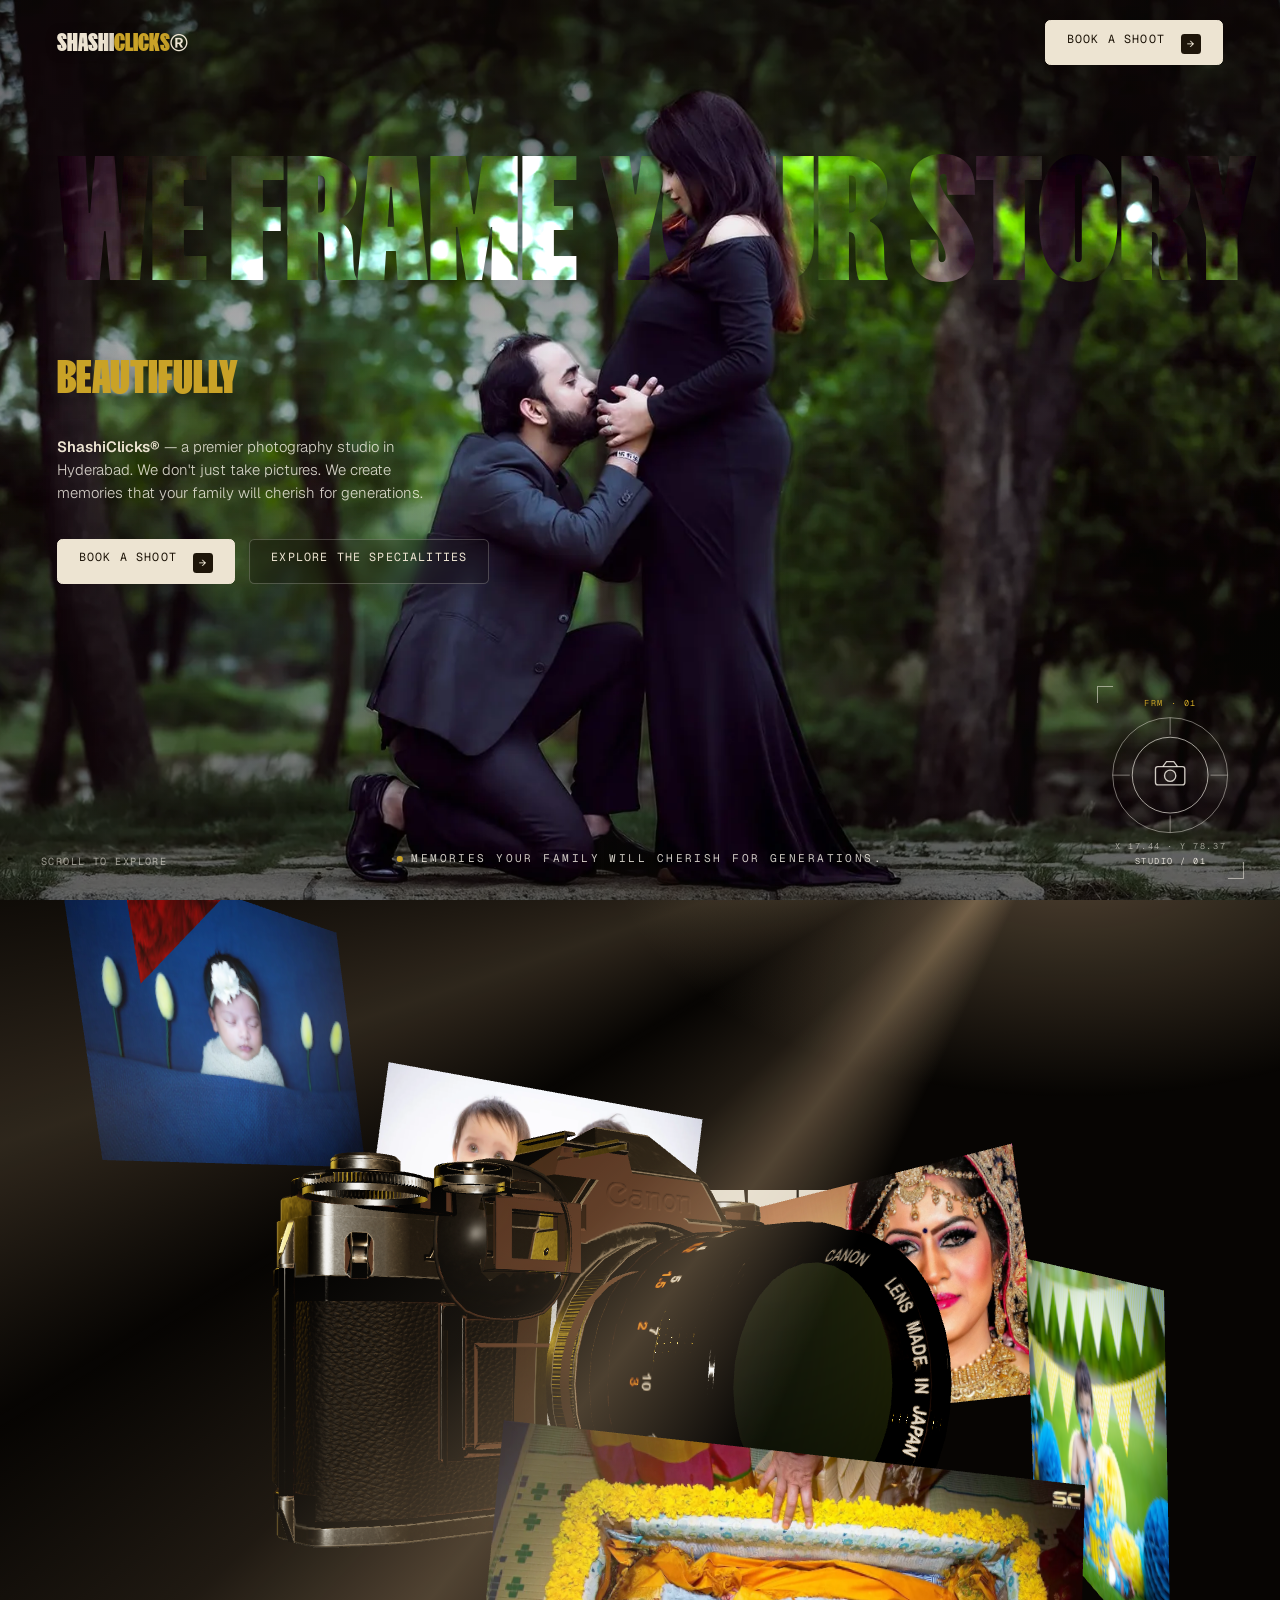
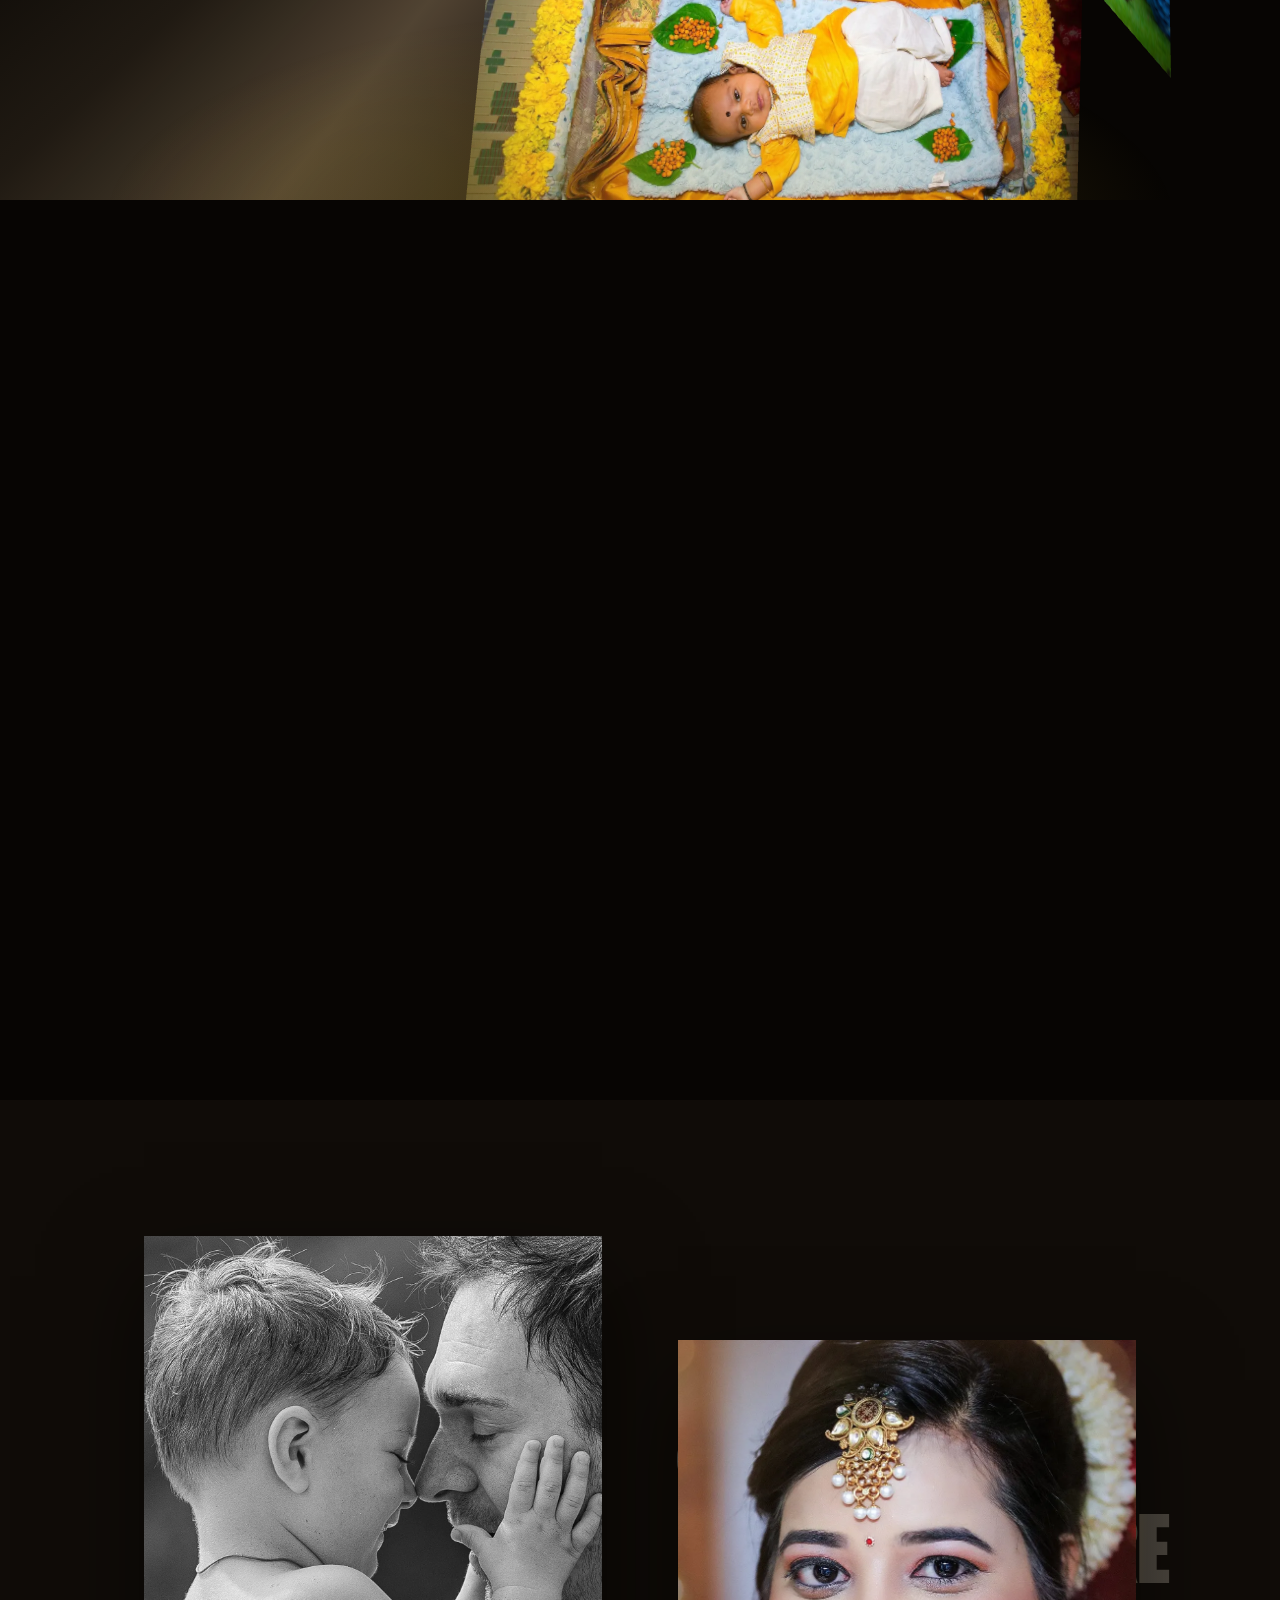
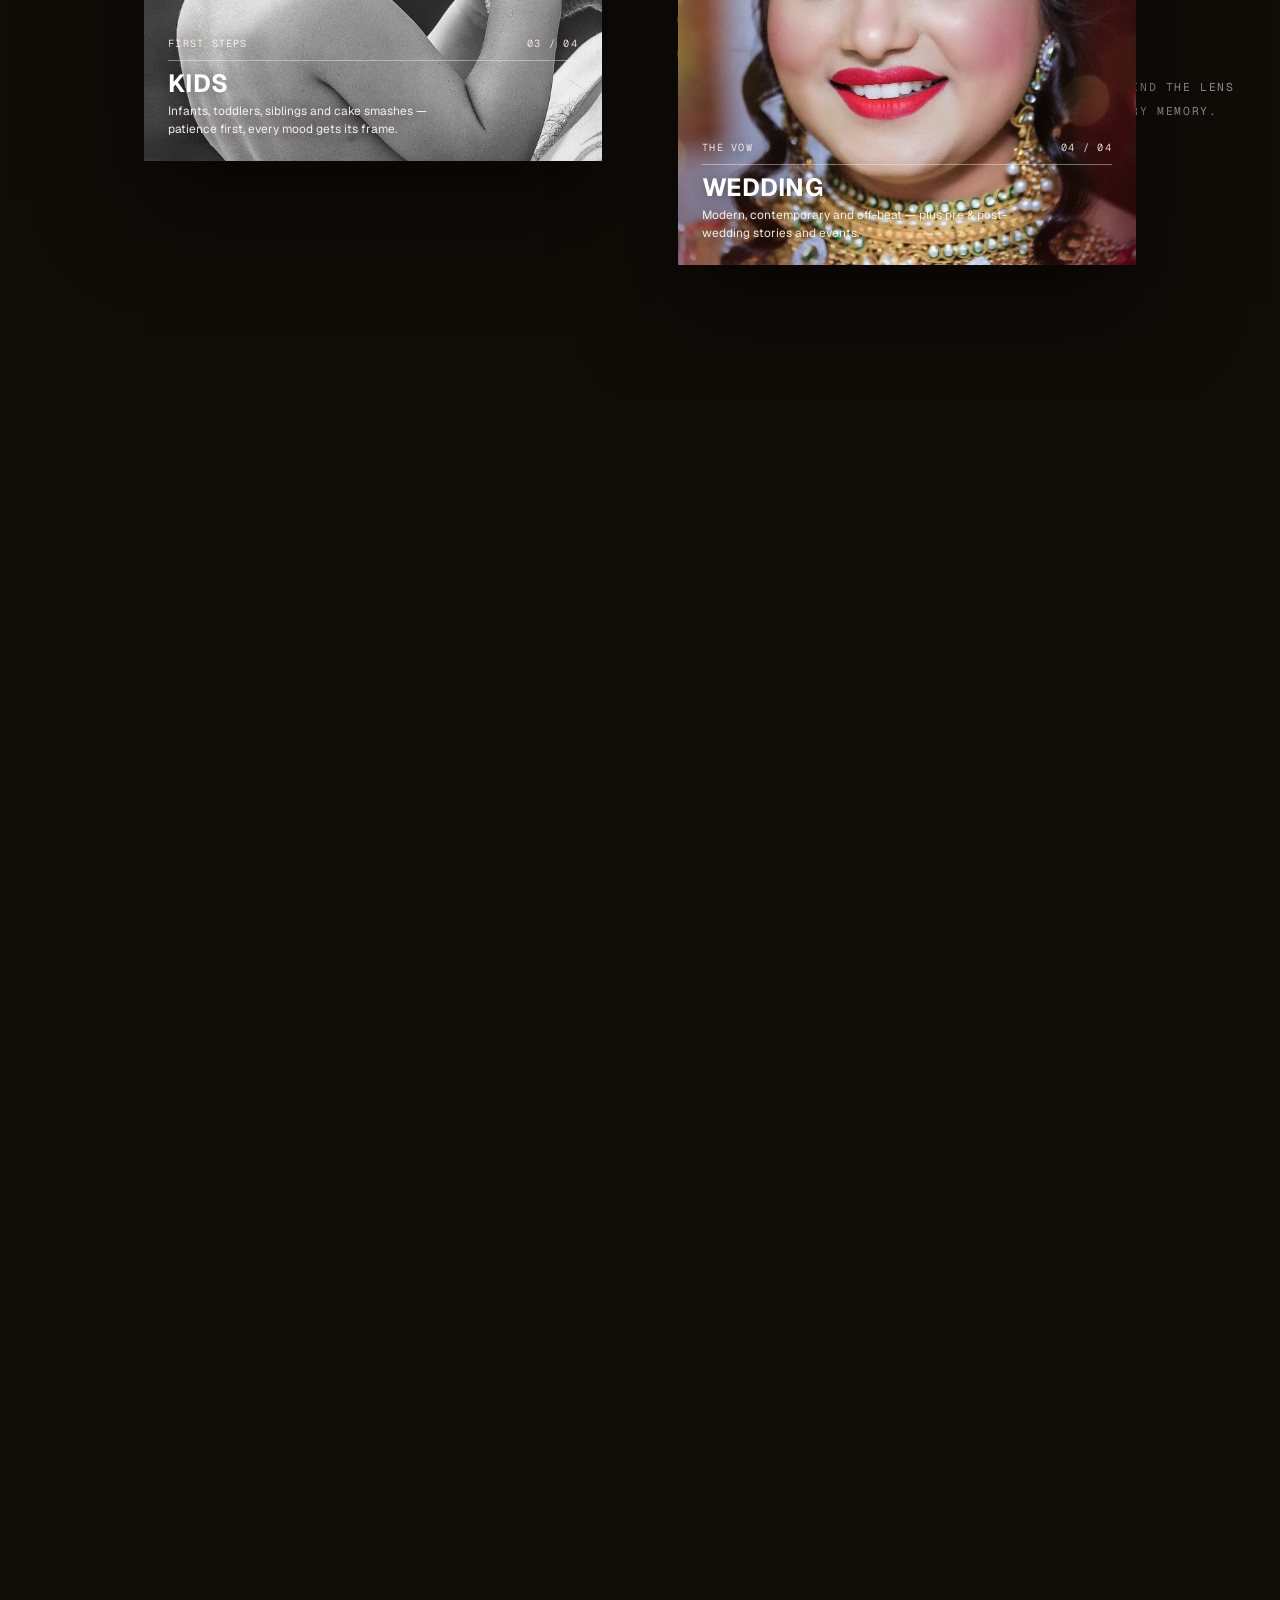
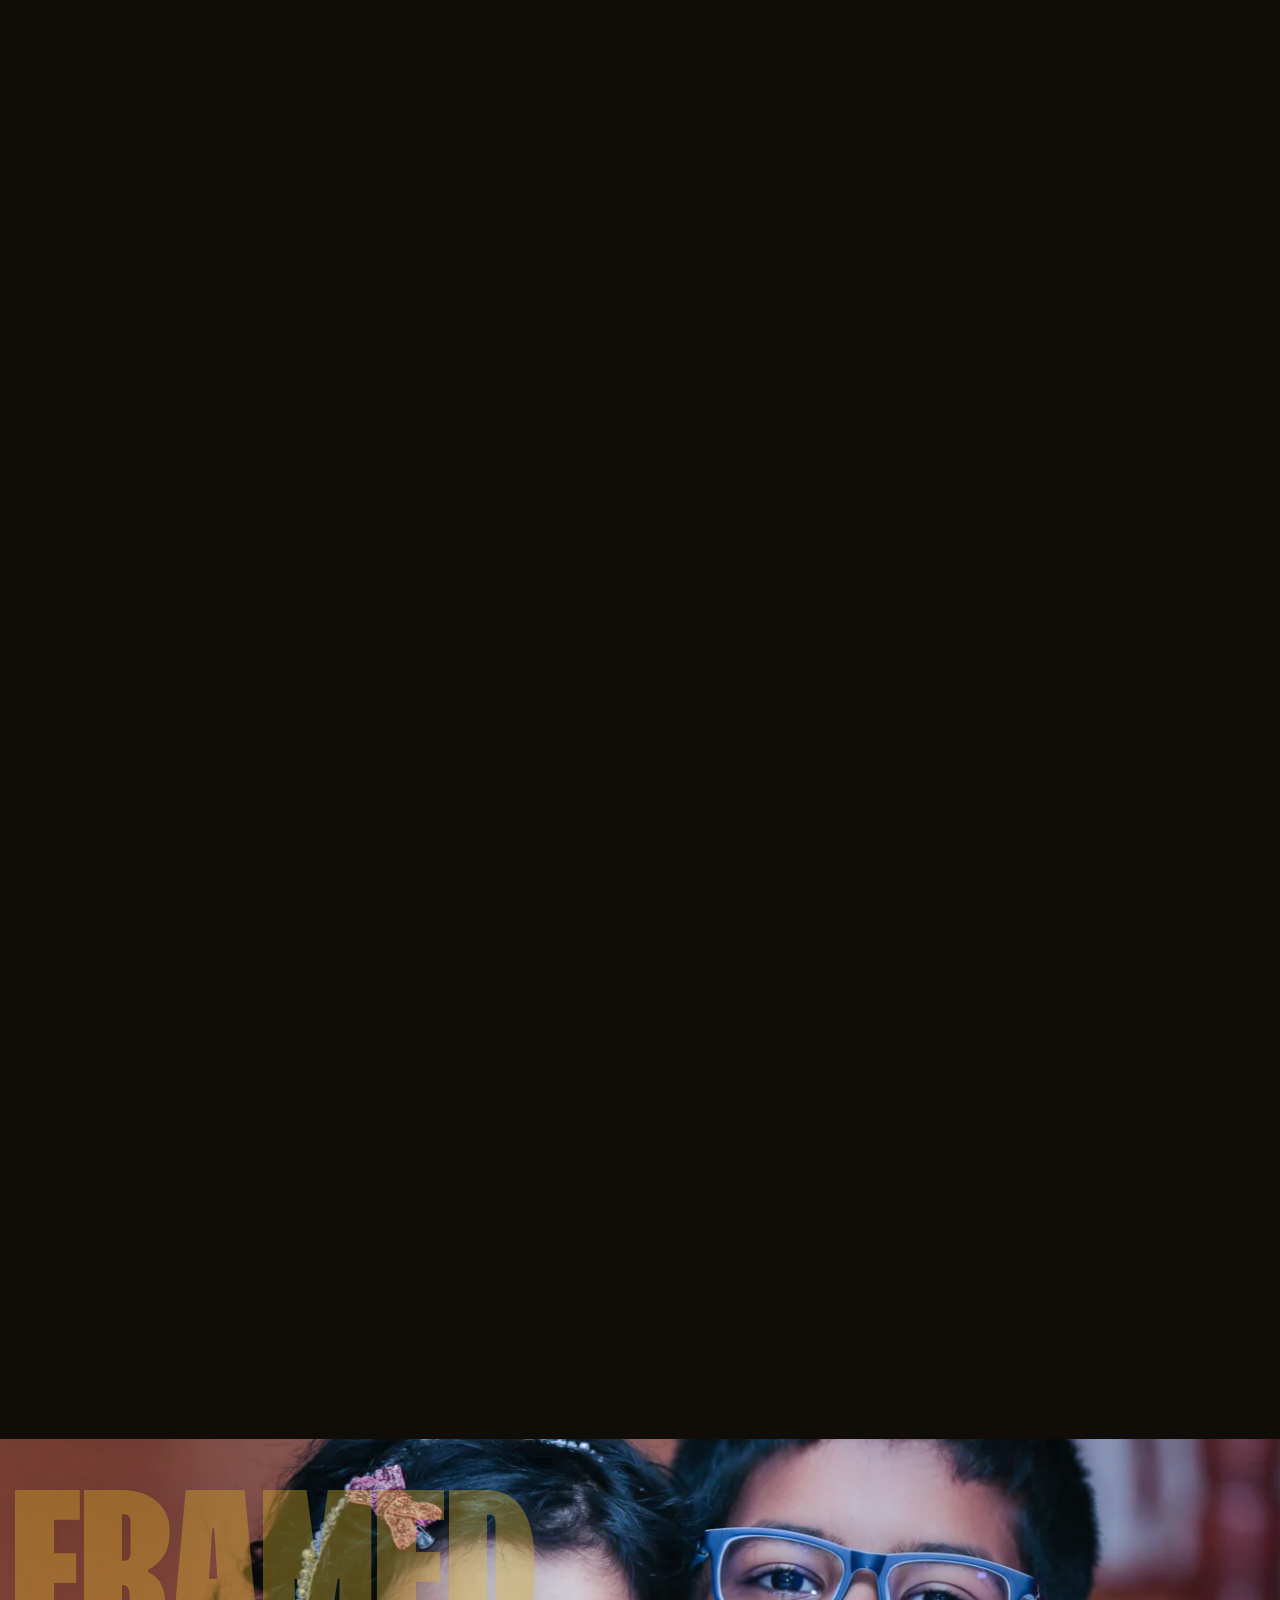
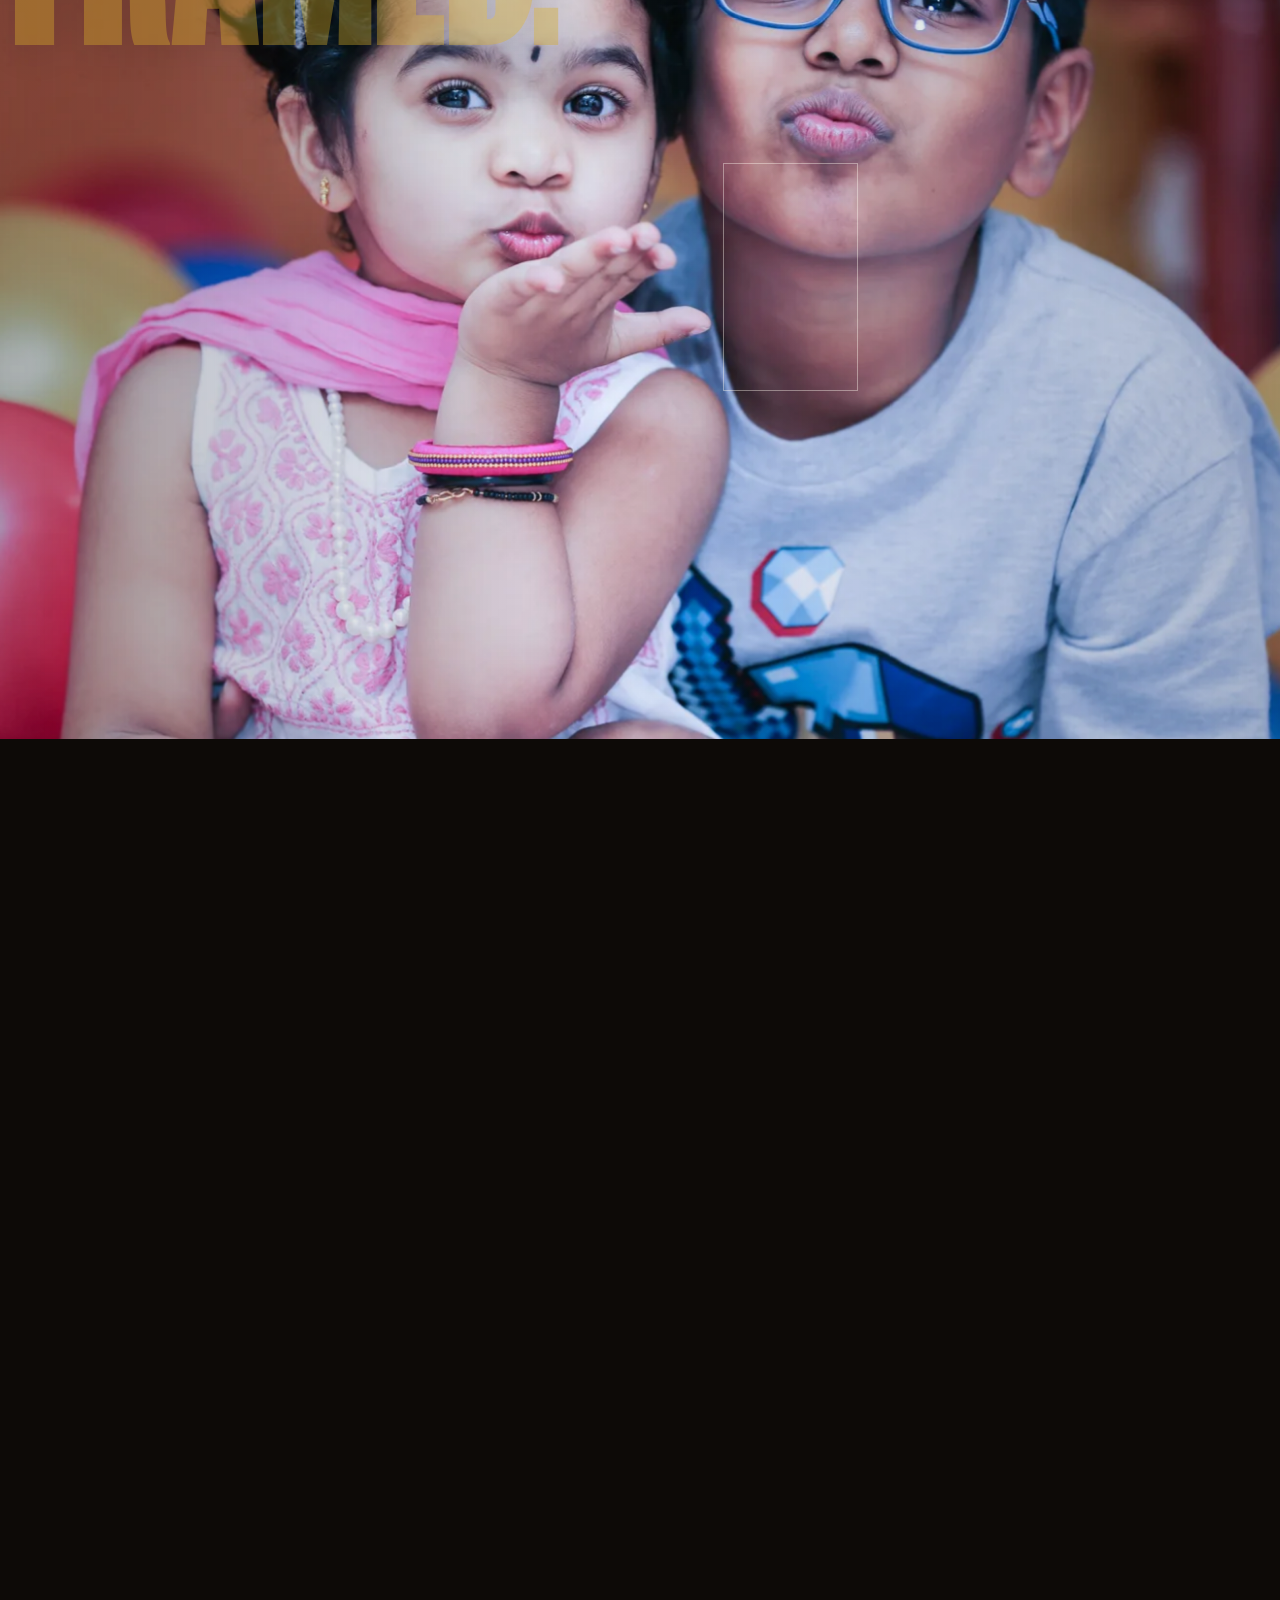
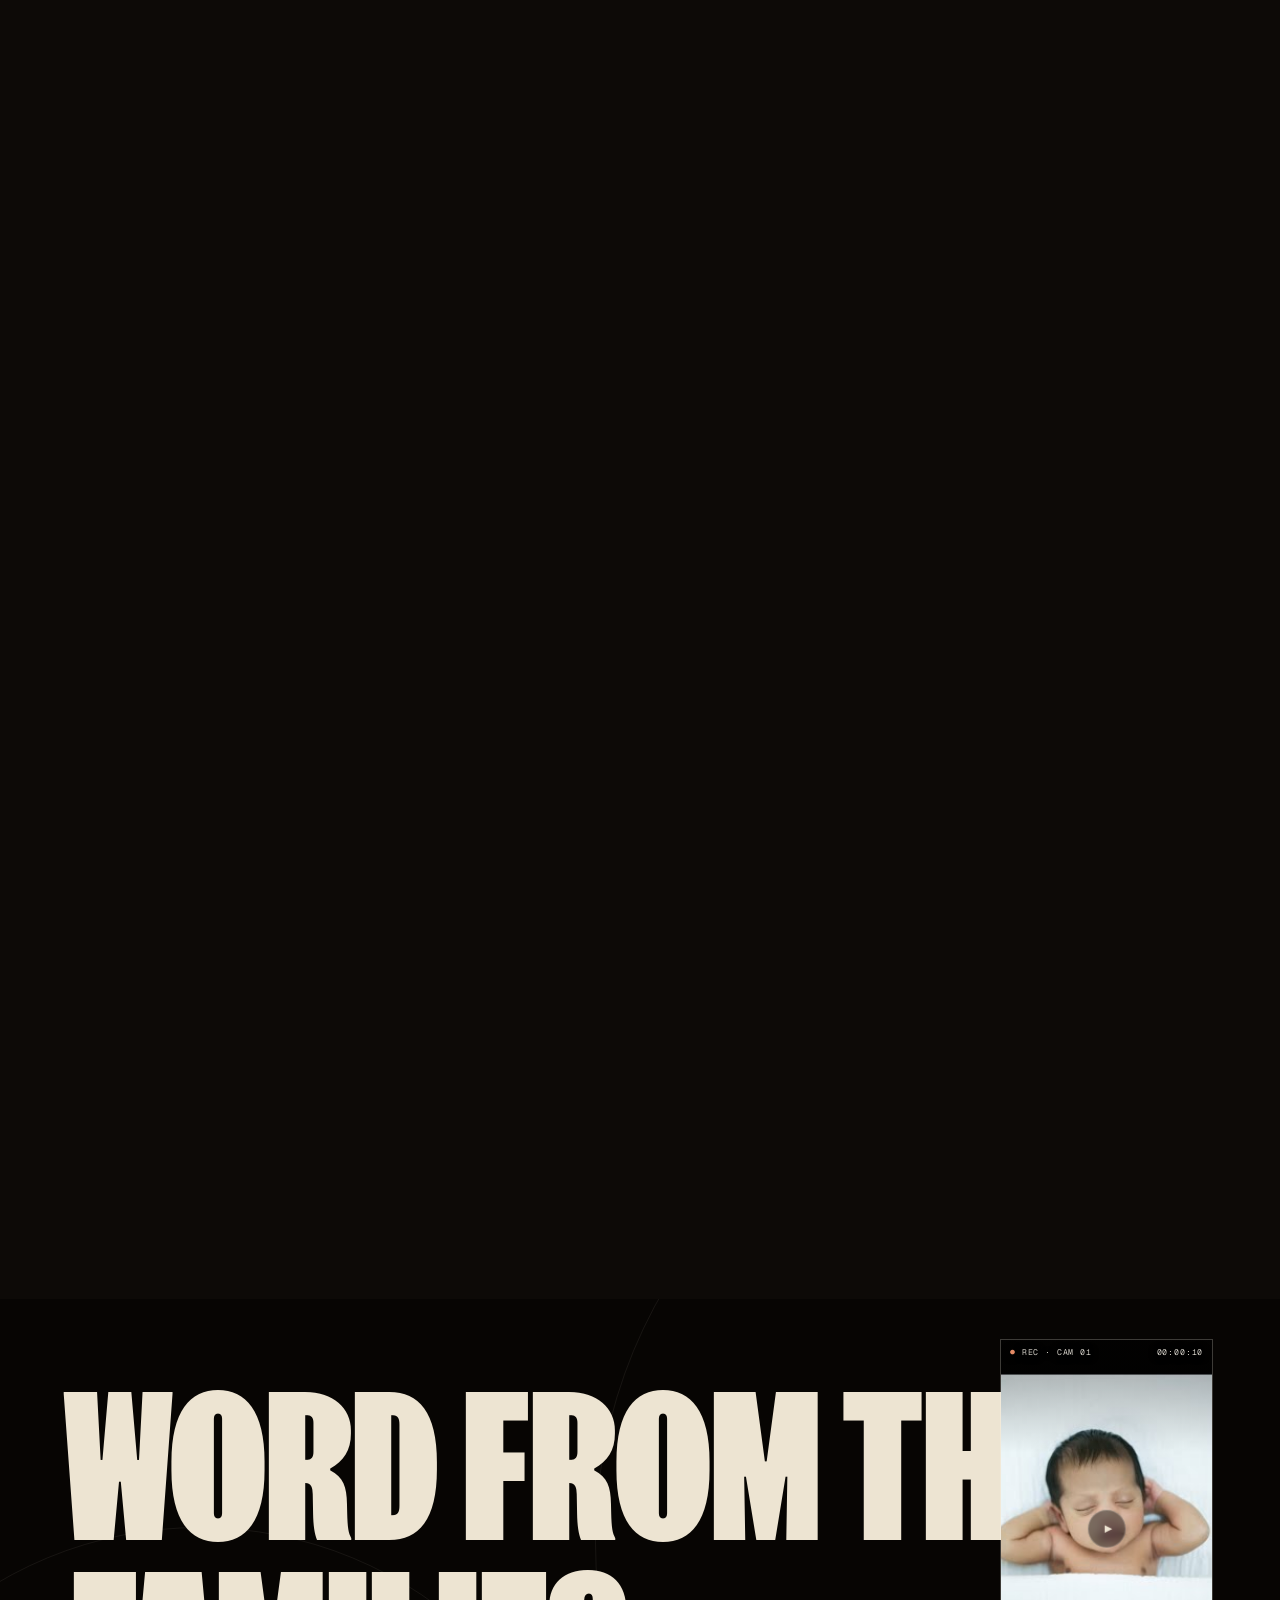
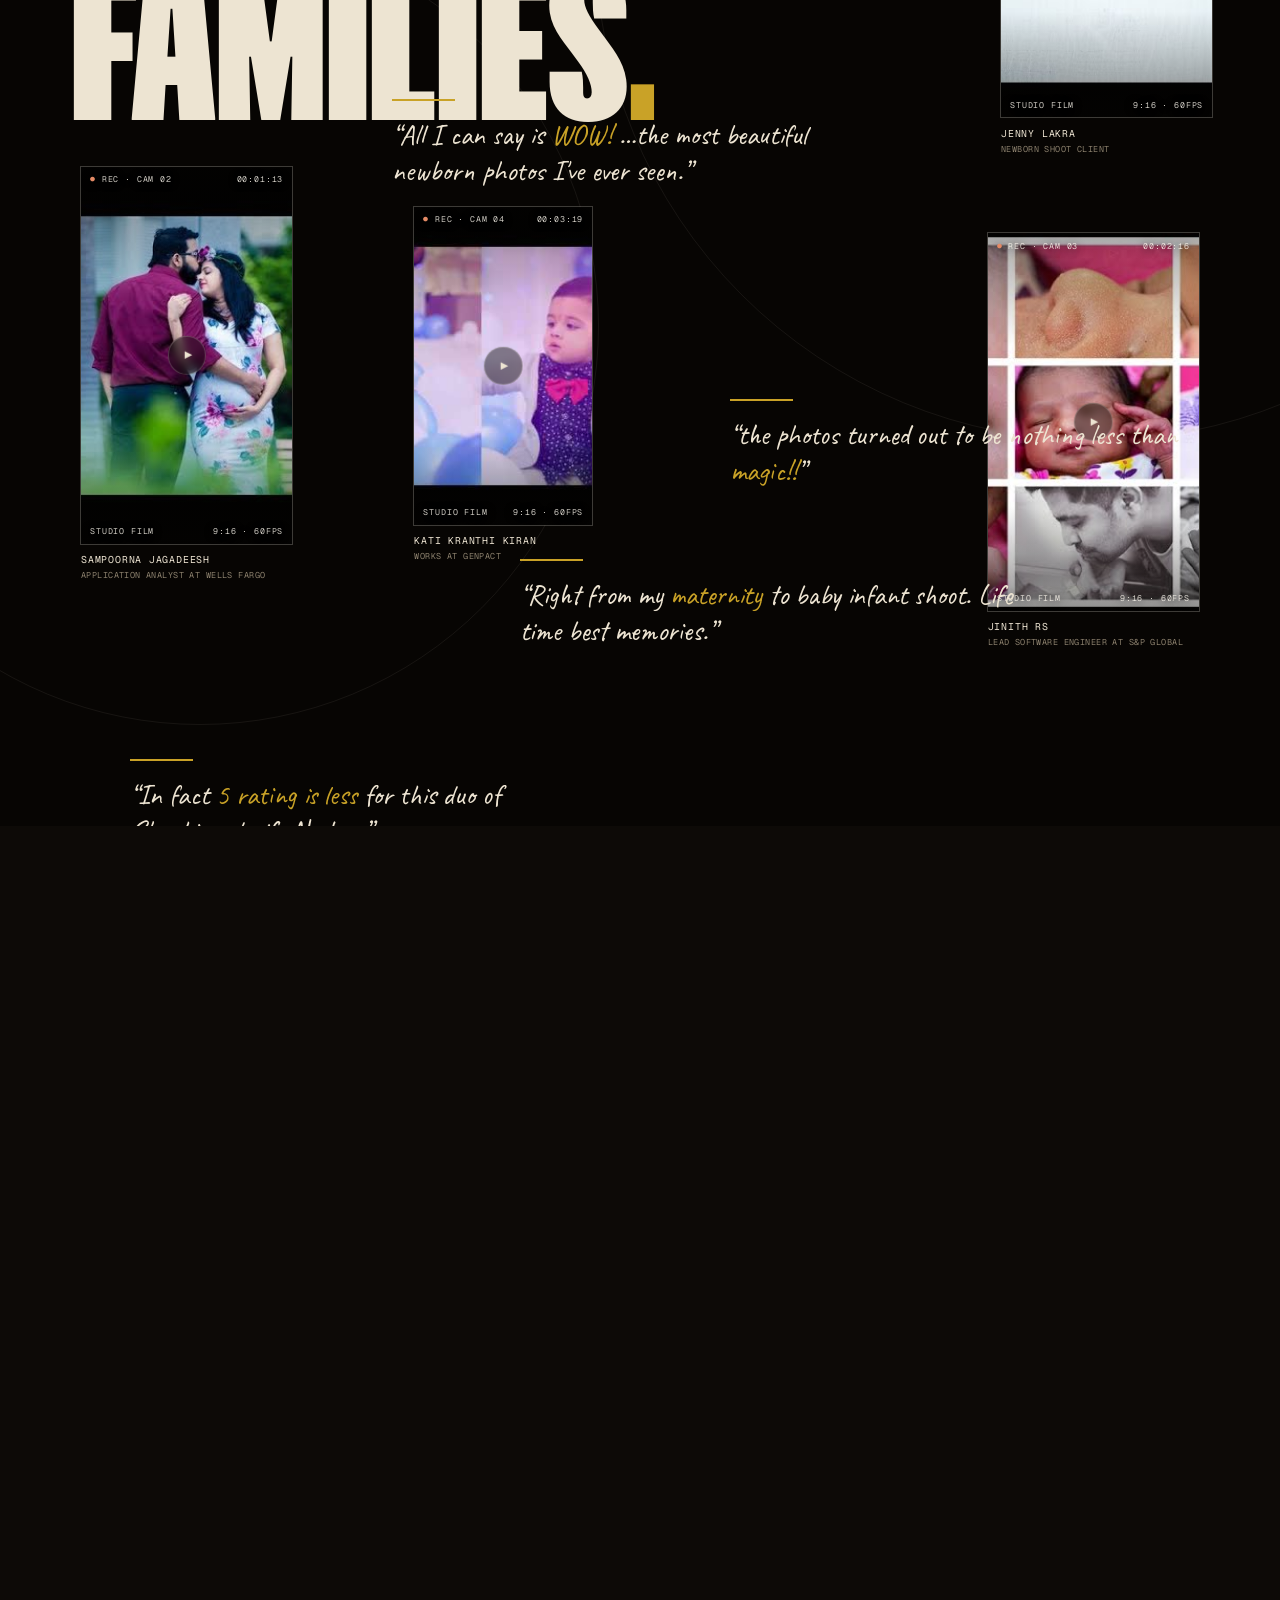
==== commit 2a4940db: "Visual fix pass: photo-filled hero + cutout, Canon camera GL journey, two-up sharp tech cards, light" ====
--- a/index.html
+++ b/index.html
@@ -6,7 +6,7 @@
 <title>ShashiClicks — Professional Photographer in Hyderabad</title>
 <meta name="description" content="ShashiClicks — a premier photography studio in Hyderabad. Maternity, newborn, kids, wedding and family photography. We frame your story beautifully.">
 <meta name="theme-color" content="#0D0A07">
-<link rel="stylesheet" href="css/main.css?v=5">
+<link rel="stylesheet" href="css/main.css?v=7">
 <script type="application/ld+json">
 {"@context":"https://schema.org","type":"LocalBusiness","name":"ShashiClicks","email":"contact@shashiclicks.com","telephone":"+91 7032857077","address":{"@type":"PostalAddress","streetAddress":"3rd Floor, Hifly Capital, Plot 187, Manjeera Pipeline Rd, Hafeezpet, Miyapur","addressLocality":"Hyderabad","postalCode":"500049","addressCountry":"IN"},"aggregateRating":{"@type":"AggregateRating","ratingValue":"4.9","bestRating":"5"}}
 </script>
@@ -38,11 +38,12 @@
 </header>
 
 <main id="site">
-  <!-- Hero -->
+  <!-- Hero: three layers, as the reference — bg photo / photo-filled headline / subject cutout -->
   <section class="hero" id="hero">
     <div class="hero__bg"><img src="assets/img/hero.webp" alt="Maternity portrait by ShashiClicks in a green park — a partner kneeling to kiss the mother's bump" fetchpriority="high"></div>
+    <h1 class="hero__fill" id="heroH1"><span class="w">We Frame</span> <span class="w">Your</span> <span class="w">Story</span></h1>
+    <img class="hero__fg" src="assets/img/hero-cutout.png" alt="" aria-hidden="true">
     <div class="hero__inner">
-      <h1 class="hero__h1" id="heroH1">We Frame Your Story</h1>
       <div class="hero__h2">Beautifully</div>
       <p class="hero__sub"><b>ShashiClicks®</b> — a premier photography studio in Hyderabad. We don't just take pictures. We create memories that your family will cherish for generations.</p>
       <div class="hero__btns">
@@ -51,9 +52,18 @@
       </div>
     </div>
     <div class="hero__ticker"><span class="dot"></span><span id="tickerText">We don't just take pictures.</span></div>
-    <div class="hero__spec">
-      <img src="assets/img/hero.webp" alt="" aria-hidden="true">
-      <div>SHASHICLICKS / 01<br><span>Hyderabad · Since 2014</span></div>
+    <div class="hero__reticle" aria-hidden="true">
+      <span class="hr__lab hr__lab--t">FRM · 01</span>
+      <svg class="hr__ring" viewBox="0 0 100 100" fill="none" stroke="currentColor">
+        <circle cx="50" cy="50" r="47" stroke-width=".8" opacity=".55"/>
+        <circle cx="50" cy="50" r="31" stroke-width=".8" opacity=".8"/>
+        <path d="M50 3v14M50 83v14M3 50h14M83 50h14" stroke-width=".8" opacity=".55"/>
+        <rect x="38" y="43" width="24" height="15" rx="2" stroke-width="1.1"/>
+        <circle cx="50" cy="50.5" r="4.6" stroke-width="1.1"/>
+        <path d="M44 43l3-4h6l3 4" stroke-width="1.1"/>
+      </svg>
+      <span class="hr__lab">X 17.44 · Y 78.37</span>
+      <span class="hr__lab hr__lab--b">Studio / 01</span>
     </div>
     <div class="hero__scroll">Scroll to explore</div>
   </section>
@@ -64,13 +74,9 @@
       <div class="court__big" id="courtBig" aria-hidden="true">We Create<br>Memories.</div>
       <div class="court__rays" aria-hidden="true"></div>
       <canvas id="journeyCanvas" aria-label="A scrolling journey through ShashiClicks photographs — maternity, newborn, kids, wedding, cake smash, events, fashion, toddlers and pre-wedding shoots"></canvas>
+      <canvas id="journeyGL" aria-hidden="true"></canvas>
       <img class="court__poster" id="courtPoster" src="assets/img/hero.webp" alt="" aria-hidden="true">
       <div class="court__glow" aria-hidden="true"></div>
-      <div class="court__proof">
-        <div>Frame <b id="frameNo">01</b> / 10 — The Journey</div>
-        <div>Google <b>4.9 ★</b> · Facebook <b>5/5 ★</b></div>
-        <div><b>Top 3</b> Photographers in Hyderabad 2026 — ThreeBestRated®</div>
-      </div>
     </div>
   </section>
 
@@ -130,12 +136,14 @@
       <img class="names__photo" id="namesPhoto" src="assets/img/names-base.webp" alt="Sibling photograph by ShashiClicks — the frame your initials are drawn into" loading="lazy">
       <canvas id="namesCanvas" width="1200" height="800"></canvas>
       <h2 class="names__big">Framed.</h2>
-      <div class="names__vert" id="namesVert">Shashi Patel</div>
-      <div class="names__panel">
+      <div class="names__bracket" aria-hidden="true"></div>
+      <div class="names__vert" id="namesVert">SP</div>
+      <div class="names__panel" id="namesPanel">
+        <h3>Your Initials</h3>
         <p>Drawn into the frame, never printed on. The full name goes in; the initials stay — the way every finished ShashiClicks portrait carries its mark.</p>
-        <label for="nameInput">Try it with your names</label>
+        <button class="names__cta" id="namesCta" type="button">Try with your initials <span class="btn__arr">→</span></button>
         <div class="names__row">
-          <input id="nameInput" type="text" placeholder="e.g. Shashi Patel" autocomplete="off">
+          <input id="nameInput" type="text" placeholder="e.g. Shashi Patel" autocomplete="off" aria-label="Your full name">
           <span class="names__mono" id="namesMono">SP</span>
         </div>
       </div>
@@ -145,33 +153,26 @@
   <!-- Testimonials (giant staggered headline + vertical film cards) -->
   <section class="testi" id="testi">
     <div class="testi__lines" aria-hidden="true"></div>
-    <h2 class="testi__h"><span class="l1">Word from</span><span class="l2">the</span><span class="l3">Families<i>.</i></span></h2>
+    <h2 class="testi__h"><span class="l1">Word from the</span><span class="l2">Families<i>.</i></span></h2>
     <div class="testi__grid" id="testiGrid"></div>
   </section>
 
   <!-- Finale (light stage, 410vh sticky, −80vh overlap) -->
   <section class="finale" id="finale">
     <div class="finale__stage">
-      <div class="finale__rays" aria-hidden="true"></div>
-      <h2 class="finale__big" aria-hidden="true">Let's Create<br>Memories.</h2>
+      <div class="finale__kick">Hyderabad · Since 2014</div>
+      <h2 class="finale__big">Let's Create <span>Memories.</span></h2>
       <div class="finale__pouches">
         <figure class="pouch" data-pouch>
           <img src="assets/img/finale-studio.webp" alt="ShashiClicks studio portrait, Hyderabad" loading="lazy">
-          <figcaption>Booking deposit — <b>₹5,000</b><br>adjusted against your package</figcaption>
         </figure>
         <figure class="pouch" data-pouch>
           <img src="assets/img/finale-wedding.webp" alt="Wedding photograph by ShashiClicks" loading="lazy">
-          <figcaption>Additional edited photo — <b>₹600</b> each<br>albums &amp; posters printed in-house</figcaption>
         </figure>
       </div>
       <div class="finale__cta">
         <a class="btn btn--dark" href="kit.html">Book a Shoot <span class="btn__arr">→</span></a>
-        <div class="finale__links">
-          <a href="tel:+917032857077">Call +91 70328 57077</a><span>·</span>
-          <a href="https://wa.me/917032857077" target="_blank" rel="noopener">WhatsApp</a><span>·</span>
-          <a href="mailto:contact@shashiclicks.com">contact@shashiclicks.com</a>
-        </div>
-        <div class="finale__note">Studio visits by prior appointment only · No walk-ins · 10:30 AM – 7 PM, 7 days</div>
+        <div class="finale__facts">Booking deposit <b>₹5,000</b> · adjusted against your package&ensp;—&ensp;Additional edited photo <b>₹600</b> each</div>
       </div>
     </div>
   </section>
@@ -181,25 +182,17 @@
     <h2>The Founders</h2>
     <div class="dusk__grid">
       <article class="founder">
-        <img src="assets/img/founder-shashi.webp" alt="Shashi Patel, founder of ShashiClicks" loading="lazy">
-        <div class="founder__body">
-          <h3>Shashi Patel</h3>
-          <div class="founder__role">Founder — NIT Raipur</div>
-          <p>“I am Shashi — an NITian by qualification, an artist at heart, and the founder of ShashiClicks®. My love affair with photography began in childhood with a Kodak reel camera and followed me through my engineering days at NIT Raipur. Realizing that freezing moments was my true calling, I chose passion over a corporate desk. For me, every single click isn't just a service; it's a timeless memory.”</p>
-        </div>
+        <h3>Shashi Patel</h3>
+        <div class="founder__role">Founder — NIT Raipur</div>
+        <p>“I am Shashi — an NITian by qualification, an artist at heart, and the founder of ShashiClicks®. My love affair with photography began in childhood with a Kodak reel camera and followed me through my engineering days at NIT Raipur. Realizing that freezing moments was my true calling, I chose passion over a corporate desk. For me, every single click isn't just a service; it's a timeless memory.”</p>
+        <p class="founder__line">Our vision — “To click every shot as our favourite for life time!”</p>
       </article>
       <article class="founder">
-        <img src="assets/img/founder-neelam.webp" alt="Neelam Patel, co-founder and studio manager of ShashiClicks" loading="lazy">
-        <div class="founder__body">
-          <h3>Neelam Patel</h3>
-          <div class="founder__role">Co-Founder &amp; Studio Manager</div>
-          <p>An engineer by profession and photographer by passion, with over 9 years' experience in the professional photography industry. Winner of the Telangana State Photography Award and corporate &amp; national level awards. Her job is primarily client care and communications — if you call the studio phone, she's who you'll speak with. Clients call her the “Newborn Whisperer”.</p>
-        </div>
-      </article>
-    </div>
-    <div class="dusk__vision">
-      <div><h4>Our Vision</h4><p>“To click every shot as our favourite for life time!”</p></div>
-      <div><h4>Our Mission</h4><p>“To capture stories in the form of images — so you can look back years from today and relive that moment in time.”</p></div>
+        <h3>Neelam Patel</h3>
+        <div class="founder__role">Co-Founder &amp; Studio Manager</div>
+        <p>An engineer by profession and photographer by passion, with over 9 years' experience in the professional photography industry. Winner of the Telangana State Photography Award and corporate &amp; national level awards. Her job is primarily client care and communications — if you call the studio phone, she's who you'll speak with. Clients call her the “Newborn Whisperer”.</p>
+        <p class="founder__line">Our mission — “To capture stories in the form of images, so you can look back years from today and relive that moment in time.”</p>
+      </article>
     </div>
   </section>
 
@@ -212,7 +205,6 @@
     </div>
     <div class="foot__inner">
       <div class="foot__tag">We Create <span>Memories.</span></div>
-      <div class="foot__sub">that your family will cherish for generations</div>
       <img class="foot__badge" src="assets/img/badge-tbr.webp" alt="ThreeBestRated Top 3 Photographers in Hyderabad 2026 badge">
       <nav class="foot__row">
         <a href="kit.html">Book a Shoot</a><a href="faq.html">FAQ</a>
@@ -246,9 +238,8 @@
 <script src="vendor/gsap.min.js"></script>
 <script src="vendor/ScrollTrigger.min.js"></script>
 <script src="vendor/lenis.min.js"></script>
-<script>/* silence the vendored Three.js r158 deprecation warning only */window.__warn=console.warn;console.warn=function(){if(!/deprecated with r1/.test(String(arguments[0]||"")))window.__warn.apply(console,arguments);};</script>
-<script src="vendor/three.min.js"></script>
-<script>console.warn=window.__warn;</script>
-<script src="js/main.js?v=5"></script>
+<script type="importmap">{"imports":{"three":"./vendor/three.module.min.js","three/addons/":"./vendor/jsm/"}}</script>
+<script src="js/main.js?v=7"></script>
+<script type="module" src="js/journey-gl.js?v=2"></script>
 </body>
 </html>
--- a/css/main.css
+++ b/css/main.css
@@ -35,20 +35,20 @@
 .loader__skip{position:absolute;top:2em;right:2em;font-family:var(--mono);font-size:.8em;color:var(--sand);background:transparent;border:1px solid var(--hairline);border-radius:9999px;padding:.6em 1.4em;cursor:pointer;opacity:0;transition:opacity .3s;z-index:2}
 .loader__skip.show{opacity:1}
 /* ---------- Shot-clock HUD ---------- */
-.hud{position:fixed;right:2.2em;bottom:2em;z-index:49;display:grid;grid-template-columns:auto auto auto;align-items:center;column-gap:1em;width:19.5em;padding:.75em 1.1em .95em;border:1px solid var(--hairline);background:rgba(13,10,7,.55);backdrop-filter:blur(8px);transition:opacity .6s var(--ease-default)}
+.hud{position:fixed;right:2.2em;bottom:2em;z-index:49;display:grid;grid-template-columns:auto auto auto;align-items:center;column-gap:1em;width:19.5em;padding:.65em 1em .8em;border:1px solid rgba(255,250,240,.14);background:rgba(13,10,7,.30);backdrop-filter:blur(10px);transition:opacity .6s var(--ease-default)}
 html.is-intro .hud{opacity:0;pointer-events:none}
 .hud__num{font-family:var(--mono);font-weight:700;font-size:2.5em;line-height:1;color:transparent;background-image:radial-gradient(circle at center,var(--gold) 1.3px,rgba(0,0,0,0) 1.5px);background-size:5px 5px;-webkit-background-clip:text;background-clip:text;min-width:1.9em}
 .hud__meta{display:flex;flex-direction:column;gap:.35em;font-family:var(--mono);font-size:.66em;text-transform:uppercase;letter-spacing:.12em;color:var(--white-soft)}
 .hud__meta span:last-child{color:var(--white-dim)}
-.hud__play{justify-self:end;border:1px solid var(--hairline);color:var(--gold);font-size:.7em;padding:.9em .8em .9em 1em}
-.hud__ticks{grid-column:1/-1;display:flex;gap:2px;margin-top:.7em}
-.hud__ticks i{flex:1;height:.5em;background:rgba(255,250,240,.18)}
+.hud__play{justify-self:end;border:1px solid rgba(255,250,240,.16);color:var(--gold);font-size:.7em;padding:.9em .8em .9em 1em}
+.hud__ticks{grid-column:1/-1;display:flex;gap:3px;margin-top:.65em;align-items:flex-end}
+.hud__ticks i{flex:none;width:2px;height:.62em;background:rgba(255,250,240,.16)}
 .hud__ticks i.on{background:var(--gold)}
-.hud--light{background:rgba(246,240,226,.78);border-color:rgba(30,21,9,.28)}
+.hud--light{background:rgba(246,240,226,.55);border-color:rgba(30,21,9,.18)}
 .hud--light .hud__meta{color:var(--ink)}
 .hud--light .hud__meta span:last-child{color:var(--taupe-deep)}
 .hud--light .hud__play{border-color:rgba(30,21,9,.3);color:var(--gold-hover)}
-.hud--light .hud__ticks i{background:rgba(30,21,9,.18)}
+.hud--light .hud__ticks i{background:rgba(30,21,9,.16)}
 .hud--light .hud__ticks i.on{background:var(--gold-hover)}
 /* ---------- Top bar ---------- */
 .bar{position:absolute;top:0;left:0;right:0;z-index:50;display:flex;align-items:center;justify-content:space-between;padding:1.4em 4em;transition:opacity .6s var(--ease-default)}
@@ -71,95 +71,109 @@
 .hero{position:relative;height:100svh;min-height:560px;overflow:hidden;background:var(--scene)}
 .hero__bg{position:absolute;inset:0}
 .hero__bg img{width:100%;height:100%;object-fit:cover;opacity:.8}
-.hero__bg::after{content:"";position:absolute;inset:0;background:linear-gradient(180deg,rgba(13,10,7,.38),rgba(13,10,7,.02) 42%,rgba(13,10,7,.5))}
-.hero__inner{position:relative;z-index:2;height:100%;display:flex;flex-direction:column;justify-content:flex-start;padding:16.5svh 4em 0}
-.hero__h1{font-family:var(--display);font-weight:900;text-transform:uppercase;line-height:.92;font-size:9.2em;color:var(--sand);white-space:nowrap;text-shadow:0 2px 30px rgba(0,0,0,.25)}
-.hero__h2{font-family:var(--display);font-weight:900;text-transform:uppercase;line-height:.95;font-size:3.1em;color:var(--gold);margin-top:.45em}
+.hero__bg::after{content:"";position:absolute;inset:0;background:linear-gradient(180deg,rgba(13,10,7,.55),rgba(13,10,7,.08) 46%,rgba(13,10,7,.5))}
+.hero__fill{position:absolute;z-index:2;top:16svh;left:0;right:0;padding:0 4rem;font-family:var(--display);font-weight:900;text-transform:uppercase;line-height:.92;font-size:11.6em;white-space:nowrap;color:var(--sand)}
+@supports ((-webkit-background-clip:text) or (background-clip:text)){
+  /* fill = the same photo at full-frame alignment, brightened — the dimmed
+     bg layer behind is what makes the letters read, as in the reference */
+  .hero__fill{background-image:url("../assets/img/hero.webp");background-size:100vw 66.7vw;background-position:50% calc(-19.3svh);-webkit-background-clip:text;background-clip:text;color:transparent;filter:brightness(1.35) saturate(1.15)}
+}
+.hero__fg{position:absolute;z-index:3;inset:0;width:100%;height:100%;object-fit:cover;pointer-events:none}
+.hero__inner{position:relative;z-index:4;height:100%;display:flex;flex-direction:column;justify-content:flex-start;padding:37.5svh 4em 0}
+.hero__h2{font-family:var(--display);font-weight:900;text-transform:uppercase;line-height:.95;font-size:3.1em;color:var(--gold);margin-top:.45em;text-shadow:0 2px 24px rgba(0,0,0,.35)}
 .hero__sub{max-width:25em;margin-top:2.4em;font-size:1.05em;font-weight:300;line-height:1.55;color:var(--white-soft)}
 .hero__sub b{color:var(--sand);font-weight:600}
 .hero__btns{display:flex;flex-wrap:wrap;gap:1em;margin-top:2.4em}
-.hero__ticker{position:absolute;z-index:2;left:50%;bottom:3em;transform:translateX(-50%);display:flex;align-items:center;gap:.8em;font-family:var(--mono);font-size:.78em;text-transform:uppercase;letter-spacing:.22em;color:var(--white-soft);white-space:nowrap}
+.hero__ticker{position:absolute;z-index:4;left:50%;bottom:3em;transform:translateX(-50%);display:flex;align-items:center;gap:.8em;font-family:var(--mono);font-size:.78em;text-transform:uppercase;letter-spacing:.22em;color:var(--white-soft);white-space:nowrap}
 .hero__ticker .dot{width:.5em;height:.5em;border-radius:50%;background:var(--gold);flex:none}
 .hero__ticker span:last-child{transition:opacity .4s}
-.hero__spec{position:absolute;z-index:2;right:4em;bottom:12em;display:flex;align-items:center;gap:.9em;border:1px solid var(--hairline);background:rgba(13,10,7,.38);backdrop-filter:blur(8px);padding:.6em .9em .6em .6em;font-family:var(--mono);font-size:.68em;text-transform:uppercase;letter-spacing:.1em;line-height:1.7;color:var(--sand)}
-.hero__spec img{width:3.6em;height:2.8em;object-fit:cover}
-.hero__spec span{color:var(--white-dim)}
-.hero__scroll{position:absolute;z-index:2;left:4em;bottom:3em;font-family:var(--mono);font-size:.72em;text-transform:uppercase;letter-spacing:.14em;color:var(--white-dim)}
+.hero__reticle{position:absolute;z-index:4;right:3.4em;bottom:2.4em;display:flex;flex-direction:column;align-items:center;gap:.45em;color:var(--white-soft);pointer-events:none}
+.hero__reticle::before,.hero__reticle::after{content:"";position:absolute;width:1.1em;height:1.1em;border:0 solid rgba(255,250,240,.5)}
+.hero__reticle::before{top:-.9em;left:-.9em;border-top-width:1px;border-left-width:1px}
+.hero__reticle::after{bottom:-.9em;right:-.9em;border-bottom-width:1px;border-right-width:1px}
+.hr__ring{width:8.6em;height:8.6em}
+.hr__lab{font-family:var(--mono);font-size:.6em;text-transform:uppercase;letter-spacing:.18em;color:var(--white-dim);line-height:1}
+.hr__lab--t{color:var(--gold)}
+.hr__lab--b{color:var(--white-soft)}
+.hero__scroll{position:absolute;z-index:4;left:4em;bottom:3em;font-family:var(--mono);font-size:.72em;text-transform:uppercase;letter-spacing:.14em;color:var(--white-dim)}
 /* ---------- Court / Journey (200vh sticky, WebGL helix) ---------- */
 .court{position:relative;height:200vh;background:var(--court)}
 .court__stage{position:sticky;top:0;height:100svh;overflow:hidden}
-.court__big{position:absolute;z-index:1;top:33%;left:0;font-family:var(--display);font-weight:900;text-transform:uppercase;line-height:.95;font-size:7.8em;color:var(--sand);opacity:.92;white-space:nowrap;will-change:transform}
-.court__rays{position:absolute;z-index:3;inset:0;pointer-events:none;background:conic-gradient(from 205deg at 82% -12%,transparent 0deg,rgba(255,214,161,.13) 14deg,transparent 30deg,rgba(255,214,161,.07) 44deg,transparent 60deg);mix-blend-mode:screen}
+.court__big{position:absolute;z-index:1;top:31%;left:0;right:0;text-align:center;font-family:var(--display);font-weight:900;text-transform:uppercase;line-height:.95;font-size:8.6em;color:var(--sand);opacity:.94;white-space:nowrap;will-change:transform}
+.court__rays{position:absolute;z-index:3;inset:0;pointer-events:none;background:conic-gradient(from 205deg at 84% -14%,transparent 0deg,rgba(255,214,161,.30) 13deg,rgba(255,214,161,.10) 22deg,transparent 34deg,rgba(255,214,161,.16) 46deg,transparent 62deg),radial-gradient(52% 40% at 84% -6%,rgba(255,214,161,.30),rgba(255,214,161,0) 70%);mix-blend-mode:screen}
 .court canvas{position:absolute;z-index:2;inset:0;width:100%;height:100%}
+#journeyGL{z-index:2;opacity:0;transition:opacity .8s ease}
+#journeyGL.on{opacity:1}
 .court__poster{position:absolute;z-index:2;inset:0;width:100%;height:100%;object-fit:cover;display:none}
 .court--fallback canvas{display:none}
 .court--fallback .court__poster{display:block}
 .court__glow{position:absolute;z-index:3;left:0;right:0;bottom:0;height:34%;pointer-events:none;background:radial-gradient(60% 100% at 50% 108%,rgba(201,162,39,.28),rgba(201,162,39,0) 70%)}
-.court__proof{position:absolute;z-index:4;left:4em;bottom:3.2em;font-family:var(--mono);font-size:.74em;text-transform:uppercase;letter-spacing:.1em;line-height:2;color:var(--white-dim)}
-.court__proof b{color:var(--gold);font-weight:600}
 /* ---------- Tech / Specialities (pinned stage) ---------- */
 .tech{position:relative;background:var(--court2)}
 .tech__pin{position:relative;height:100svh;overflow:hidden}
 .tech__intro{position:absolute;inset:0;display:flex;align-items:center;padding:0 4em}
 .tech__intro h2{font-family:var(--display);font-weight:900;text-transform:uppercase;line-height:.98;font-size:6.4em;color:var(--sand)}
 .tech__intro h2 .cf{background:linear-gradient(92deg,var(--sand) 10%,var(--gold) 58%,rgba(237,228,210,.28) 95%);-webkit-background-clip:text;background-clip:text;color:transparent}
-.tech__intro-meta{position:absolute;right:4em;top:60%;font-family:var(--mono);font-size:.8em;text-transform:uppercase;letter-spacing:.14em;line-height:2.1;color:var(--white-dim)}
-.tech__panel{position:absolute;inset:0;display:flex;align-items:center;justify-content:center;visibility:hidden}
-.tcard2{position:relative;width:33em;height:37em;border-radius:.6em;overflow:hidden;box-shadow:0 40px 90px rgba(0,0,0,.55);background:var(--panel)}
+.tech__intro-meta{position:absolute;right:4em;top:64%;font-family:var(--mono);font-size:.8em;text-transform:uppercase;letter-spacing:.14em;line-height:2.1;color:var(--white-dim)}
+.tech__panel{position:absolute;inset:0;display:flex;align-items:center;justify-content:center}
+.tcard2{position:relative;width:32.2em;height:36.9em;overflow:hidden;box-shadow:0 40px 90px rgba(0,0,0,.55);background:var(--panel);will-change:transform}
 .tcard2 img.bg{position:absolute;inset:0;width:100%;height:100%;object-fit:cover}
-.tcard2::after{content:"";position:absolute;inset:0;background:linear-gradient(180deg,rgba(7,5,3,.05) 45%,rgba(7,5,3,.88))}
-.tcard2__info{position:absolute;z-index:2;left:1.8em;right:1.8em;bottom:1.7em}
-.tcard2__hud{display:flex;justify-content:space-between;font-family:var(--mono);font-size:.72em;text-transform:uppercase;letter-spacing:.12em;color:var(--gold);border-bottom:1px solid var(--hairline);padding-bottom:.8em;margin-bottom:1em}
-.tcard2__info h3{font-family:var(--display);font-weight:900;text-transform:uppercase;font-size:3em;line-height:.95;color:var(--sand)}
-.tcard2__info p{margin-top:.6em;font-size:.98em;font-weight:300;color:var(--white-soft);max-width:25em}
+.tcard2__info{position:absolute;z-index:2;left:1.7em;right:1.7em;bottom:1.6em;text-shadow:0 1px 14px rgba(0,0,0,.45)}
+.tcard2__hud{display:flex;justify-content:space-between;font-family:var(--mono);font-size:.72em;text-transform:uppercase;letter-spacing:.12em;color:rgba(255,250,240,.85);border-bottom:1px solid rgba(255,250,240,.4);padding-bottom:.8em;margin-bottom:.9em}
+.tcard2__info h3{font-family:var(--body);font-weight:700;text-transform:uppercase;font-size:1.75em;line-height:1.08;color:#fff;letter-spacing:.01em}
+.tcard2__info p{margin-top:.55em;font-size:.84em;font-weight:400;color:rgba(255,250,240,.92);max-width:26em;line-height:1.45}
 /* ---------- Names (full-bleed pinned stage) ---------- */
 .names{position:relative;height:100svh;overflow:hidden;background:var(--scene)}
 .names__stage{position:absolute;inset:0;overflow:hidden}
 .names__photo{position:absolute;inset:0;width:100%;height:100%;object-fit:cover;object-position:42% center;will-change:transform}
 .names__stage::after{content:"";position:absolute;inset:0;background:linear-gradient(90deg,rgba(13,10,7,.28),rgba(13,10,7,0) 45%,rgba(13,10,7,.18));pointer-events:none}
 .names canvas{position:absolute;inset:0;width:100%;height:100%;z-index:2}
-.names__big{position:absolute;z-index:3;top:.42em;left:.38em;font-family:var(--display);font-weight:900;text-transform:uppercase;line-height:.92;font-size:10.5em;color:var(--gold);text-shadow:0 4px 40px rgba(0,0,0,.3)}
-.names__vert{position:absolute;z-index:3;right:24%;top:66%;transform:translateY(-50%) rotate(180deg);writing-mode:vertical-rl;font-family:var(--display);font-weight:900;text-transform:uppercase;font-size:3.8em;line-height:1;color:var(--sand);text-shadow:0 2px 24px rgba(0,0,0,.5);white-space:nowrap}
-.names__panel{position:absolute;z-index:4;right:4em;top:6.2em;width:23em;background:rgba(13,10,7,.84);backdrop-filter:blur(14px);border:1px solid var(--hairline);border-radius:.8em;padding:1.6em}
-.names__panel p{font-size:.95em;font-weight:300;line-height:1.55;color:var(--white-soft)}
-.names__panel label{font-family:var(--mono);font-size:.7em;text-transform:uppercase;letter-spacing:.1em;color:var(--gold);display:block;margin:1.3em 0 .6em}
-.names__row{display:flex;gap:.8em;align-items:stretch}
-.names__row input{flex:1;min-width:0;background:rgba(7,5,3,.55);border:1px solid var(--hairline);border-radius:.4em;color:var(--sand);font-family:var(--body);font-size:1em;padding:.7em .9em;outline:none;transition:border-color var(--duration-normal)}
-.names__row input:focus{border-color:var(--gold)}
-.names__mono{display:grid;place-items:center;min-width:2.2em;font-family:var(--display);font-weight:900;font-size:1.9em;color:var(--gold);border:1px solid var(--hairline);border-radius:.4em;padding:0 .3em}
+.names__big{position:absolute;z-index:3;top:.18em;left:.24em;font-family:var(--display);font-weight:900;text-transform:uppercase;line-height:.92;font-size:14.4em;color:var(--gold);text-shadow:0 4px 40px rgba(0,0,0,.3)}
+.names__bracket{position:absolute;z-index:3;left:56.5%;top:36%;width:9.5em;height:16em;border:1px solid rgba(255,250,240,.4);pointer-events:none}
+.names__vert{position:absolute;z-index:3;left:60.8%;top:52%;transform:translate(-50%,-50%) rotate(-90deg);font-family:var(--display);font-weight:900;text-transform:uppercase;font-size:5.9em;line-height:1;color:var(--sand);text-shadow:0 2px 24px rgba(0,0,0,.55);white-space:nowrap;letter-spacing:.02em}
+.names__panel{position:absolute;z-index:4;right:4em;top:6.4em;width:24.5em;background:rgba(246,240,226,.86);backdrop-filter:blur(14px);border:1px solid rgba(255,255,255,.55);border-radius:.45em;padding:1.7em 1.8em;color:var(--ink);box-shadow:0 30px 60px rgba(0,0,0,.28)}
+.names__panel h3{font-family:var(--mono);font-weight:700;font-size:1.5em;text-transform:uppercase;letter-spacing:.05em;color:var(--ink);margin-bottom:.6em}
+.names__panel p{font-size:.95em;font-weight:300;line-height:1.6;color:rgba(30,21,9,.8)}
+.names__cta{display:inline-flex;align-items:center;margin-top:1.4em;background:var(--ink);border:1px solid var(--ink);color:var(--cream);font-family:var(--mono);font-size:.78em;text-transform:uppercase;letter-spacing:.1em;padding:.95em 1.5em;border-radius:.4em;cursor:pointer;transition:background var(--duration-normal)}
+.names__cta:hover{background:#000}
+.names__cta .btn__arr{background:var(--cream);color:var(--ink)}
+.names__panel.open .names__cta{display:none}
+.names__row{display:none;gap:.8em;align-items:stretch;margin-top:1.4em}
+.names__panel.open .names__row{display:flex}
+.names__row input{flex:1;min-width:0;background:rgba(255,255,255,.65);border:1px solid var(--line-strong);border-radius:.4em;color:var(--ink);font-family:var(--body);font-size:1em;padding:.7em .9em;outline:none;transition:border-color var(--duration-normal)}
+.names__row input:focus{border-color:var(--gold-hover)}
+.names__mono{display:grid;place-items:center;min-width:2.2em;font-family:var(--display);font-weight:900;font-size:1.9em;color:var(--gold-hover);border:1px solid var(--line-strong);border-radius:.4em;padding:0 .3em}
 /* ---------- Testimonials ---------- */
 .testi{position:relative;height:79.25em;background:var(--court);overflow:hidden}
 .testi__lines{position:absolute;inset:0;pointer-events:none}
 .testi__lines::before,.testi__lines::after{content:"";position:absolute;border:1px solid rgba(237,228,210,.07);border-radius:50%}
 .testi__lines::before{width:56em;height:56em;left:-14em;top:16em}
 .testi__lines::after{width:70em;height:70em;right:-22em;top:-18em}
-.testi__h{position:absolute;z-index:1;top:.55em;left:0;padding-left:.53em;font-family:var(--display);font-weight:900;text-transform:uppercase;line-height:.92;font-size:10em;color:var(--sand)}
+.testi__h{position:absolute;z-index:1;top:.4em;left:0;padding-left:.32em;font-family:var(--display);font-weight:900;text-transform:uppercase;line-height:.92;font-size:13.8em;color:var(--sand)}
 .testi__h span{display:block}
-.testi__h .l2{margin-left:1.8em}
-.testi__h .l3{margin-left:.06em}
+.testi__h .l2{margin-left:.04em}
 .testi__h i{font-style:normal;color:var(--gold)}
-.vcard{position:absolute;z-index:2;width:17.5em;padding:0;border:1px solid var(--hairline);border-radius:.5em;overflow:hidden;background:var(--panel);cursor:pointer;text-align:left;color:var(--sand);font-family:var(--body)}
-.vcard__media{position:relative;aspect-ratio:9/13;overflow:hidden}
+.vcard{position:absolute;z-index:2;width:16em;padding:0;border:0;background:transparent;cursor:pointer;text-align:left;color:var(--sand);font-family:var(--body)}
+.vcard__media{position:relative;aspect-ratio:9/16;overflow:hidden;border:1px solid var(--hairline)}
 .vcard__media img{width:100%;height:100%;object-fit:cover}
 .vcard__media::after{content:"";position:absolute;inset:0;background:linear-gradient(180deg,rgba(7,5,3,.35),transparent 30%,transparent 72%,rgba(7,5,3,.45))}
 .vcard__hud{position:absolute;z-index:2;top:.9em;left:1.1em;right:1.1em;display:flex;justify-content:space-between;font-family:var(--mono);font-size:.62em;text-transform:uppercase;letter-spacing:.1em;color:var(--white-soft);text-shadow:0 1px 8px rgba(0,0,0,.8)}
 .vcard__hud .rec{color:#E58B66}
 .vcard__hud--bot{top:auto;bottom:.9em}
 .vcard__play{position:absolute;z-index:2;left:50%;top:50%;transform:translate(-50%,-50%);width:3.6em;height:3.6em;border:1px solid var(--hairline);border-radius:50%;display:grid;place-items:center;background:rgba(13,10,7,.45);backdrop-filter:blur(4px);color:var(--sand);font-size:.8em;padding-left:.25em}
-.vcard__who{padding:.95em 1.1em 1.1em;font-family:var(--mono);font-size:.74em;text-transform:uppercase;letter-spacing:.08em;color:var(--gold)}
+.vcard__who{padding:.85em .1em 0;font-family:var(--mono);font-size:.74em;text-transform:uppercase;letter-spacing:.08em;color:var(--sand)}
 .vcard__who small{display:block;color:var(--taupe);margin-top:.35em;font-size:.86em;letter-spacing:.05em}
-.vcard--a{right:5em;top:4.5em}
-.vcard--b{left:5em;top:34em}
-.vcard--c{right:5em;top:38.5em}
-.vcard--d{left:29.5em;top:37em;width:14.5em}
-.vcard--d .vcard__media{aspect-ratio:9/12}
-.vquote{position:absolute;z-index:3;width:19em;font-family:var(--hand);font-size:1.7em;line-height:1.3;color:var(--sand)}
+.vcard--a{right:5em;top:3em}
+.vcard--b{left:6em;top:35em}
+.vcard--c{right:6em;top:40em}
+.vcard--d{left:31em;top:38em;width:13.5em}
+.vquote{position:absolute;z-index:3;width:17.5em;font-family:var(--hand);font-size:2em;line-height:1.28;color:var(--sand)}
 .vquote::before{content:"";display:block;width:2.2em;height:2px;background:var(--gold);margin-bottom:.55em}
 .vquote b{color:var(--gold);font-weight:400}
-.vquote--a{right:390px;top:380px}
-.vquote--b{left:520px;top:830px}
-.vquote--c{left:740px;top:680px}
-.vquote--d{left:120px;top:1010px;width:15.5em}
+.vquote--a{right:390px;top:400px}
+.vquote--b{left:520px;top:860px}
+.vquote--c{left:730px;top:700px}
+.vquote--d{left:130px;top:1060px;width:14.5em}
 /* lightbox */
 .lb{position:fixed;inset:0;z-index:70;background:rgba(7,5,3,.94);display:none;align-items:center;justify-content:center;padding:2em}
 .lb.is-open{display:flex}
@@ -171,33 +185,26 @@
 .lb__film{grid-column:1/-1;font-family:var(--mono);font-size:.7em;text-transform:uppercase;letter-spacing:.08em;color:var(--taupe);border-top:1px solid var(--hairline);padding-top:1.1em}
 .lb__close{position:absolute;top:1em;right:1em;background:transparent;border:1px solid var(--hairline);color:var(--sand);border-radius:9999px;width:2.6em;height:2.6em;cursor:pointer;font-size:1em;z-index:2}
 /* ---------- Finale (410vh sticky, −80vh overlap, light stage) ---------- */
-.finale{position:relative;z-index:3;height:410vh;margin-top:-80vh;color:var(--ink)}
-.finale__stage{position:sticky;top:0;height:100svh;overflow:hidden;background:linear-gradient(180deg,#F6F0E2,#EFE3CB 55%,#E7D3AC)}
-.finale__rays{position:absolute;inset:0;pointer-events:none;background:conic-gradient(from 180deg at 50% -12%,transparent 38%,rgba(201,162,39,.14) 46%,transparent 54%,rgba(201,162,39,.10) 62%,transparent 70%),radial-gradient(70% 42% at 50% -6%,rgba(255,252,240,.9),rgba(255,252,240,0) 70%)}
-.finale__big{position:absolute;top:5.5%;left:50%;transform:translateX(-50%);font-family:var(--display);font-weight:900;text-transform:uppercase;line-height:.95;font-size:8.6em;text-align:center;color:rgba(30,21,9,.13);white-space:nowrap}
-.finale__pouches{position:absolute;top:29%;left:0;right:0;display:flex;justify-content:center;gap:4.5em}
-.pouch{width:19em;background:rgba(255,252,245,.55);border:1px solid rgba(30,21,9,.15);border-radius:.8em;padding:1.2em 1.2em 1.4em;box-shadow:0 30px 60px rgba(30,21,9,.18);backdrop-filter:blur(4px);will-change:transform}
-.pouch img{width:100%;height:19em;object-fit:cover;border-radius:.4em}
-.pouch figcaption{font-family:var(--mono);font-size:.78em;text-transform:uppercase;letter-spacing:.07em;line-height:1.8;text-align:center;color:var(--ink);margin-top:1.1em}
-.pouch figcaption b{color:var(--gold-hover)}
-.finale__cta{position:absolute;bottom:8.5%;left:0;right:0;text-align:center}
-.finale__links{display:flex;justify-content:center;gap:.7em;margin-top:1.5em;font-family:var(--mono);font-size:.8em;text-transform:uppercase;letter-spacing:.08em;color:var(--ink)}
-.finale__links a:hover{color:var(--gold-hover)}
-.finale__note{font-family:var(--mono);font-size:.72em;color:var(--taupe-deep);text-transform:uppercase;letter-spacing:.08em;margin-top:1em}
+.finale{position:relative;z-index:3;height:410vh;margin-top:-80vh;padding-top:680px;color:var(--ink)}
+.finale__stage{position:sticky;top:0;height:100svh;overflow:hidden;background:#F4ECDB}
+.finale__kick{position:absolute;top:6.2%;left:0;right:0;text-align:center;font-family:var(--mono);font-size:.8em;text-transform:uppercase;letter-spacing:.32em;color:var(--gold-hover)}
+.finale__big{position:absolute;top:10.5%;left:50%;transform:translateX(-50%);font-family:var(--display);font-weight:900;text-transform:uppercase;line-height:.95;font-size:6.9em;text-align:center;color:var(--ink);white-space:nowrap}
+.finale__big span{color:var(--gold)}
+.finale__pouches{position:absolute;top:31%;left:0;right:0;display:flex;justify-content:center;align-items:flex-start;gap:4.5em}
+.pouch{width:21.4em;background:rgba(255,255,255,.38);border:1px solid rgba(255,255,255,.65);border-radius:.3em;padding:.85em;box-shadow:0 34px 60px rgba(30,21,9,.16);backdrop-filter:blur(6px);will-change:transform}
+.pouch:nth-child(2){margin-top:4.2em}
+.pouch img{width:100%;height:21em;object-fit:cover;border-radius:.15em}
+.finale__cta{position:absolute;bottom:7.5%;left:0;right:0;text-align:center}
+.finale__facts{margin-top:1.5em;font-family:var(--mono);font-size:.74em;text-transform:uppercase;letter-spacing:.07em;color:var(--taupe-deep)}
+.finale__facts b{color:var(--gold-hover);font-weight:600}
 /* ---------- Dusk / founders (exact 100vh slot) ---------- */
-.dusk{position:relative;height:100vh;overflow:hidden;padding:3.2em 4em 2.6em;display:flex;flex-direction:column;justify-content:center;background:radial-gradient(135% 92% at 50% 0%,#F6EFE3 0%,#F0E3CC 26%,#DEC08B 52%,#8A6A24 76%,#2A1D08 92%,#070503 100%);color:var(--ink)}
-.dusk h2{font-family:var(--display);font-weight:900;text-transform:uppercase;line-height:.95;font-size:3.6em;color:var(--ink)}
-.dusk__grid{display:grid;grid-template-columns:1fr 1fr;gap:2em;margin-top:2.2em}
-.founder{display:flex;background:rgba(246,240,226,.94);border-radius:1em;overflow:hidden;border:1px solid var(--line-strong)}
-.founder img{width:10.5em;flex:none;object-fit:cover;object-position:top}
-.founder__body{padding:1.4em 1.6em}
-.founder__body h3{font-family:var(--display);font-weight:900;text-transform:uppercase;font-size:2em;line-height:1}
-.founder__role{font-family:var(--mono);font-size:.68em;text-transform:uppercase;letter-spacing:.1em;color:var(--gold-hover);margin:.55em 0 .8em}
-.founder__body p{font-weight:300;line-height:1.5;font-size:.86em;color:#3A2E1B}
-.dusk__vision{margin-top:2.2em;display:grid;grid-template-columns:1fr 1fr;gap:2em}
-.dusk__vision>div{background:rgba(246,240,226,.92);border:1px solid var(--line-strong);border-radius:1em;padding:1.3em 1.6em}
-.dusk__vision h4{font-family:var(--mono);font-size:.72em;text-transform:uppercase;letter-spacing:.12em;margin-bottom:.6em;color:#4A3A14}
-.dusk__vision p{font-weight:300;line-height:1.5;font-size:.92em;color:#241A0C;max-width:36em}
+.dusk{position:relative;height:100vh;overflow:hidden;padding:4.2em 4em 2.6em;display:flex;flex-direction:column;justify-content:flex-start;background:linear-gradient(180deg,#F6EFE3 0%,#F0E3CC 24%,#E0C59E 44%,#B98A2E 64%,#4A3410 84%,#0B0A08 100%);color:var(--ink)}
+.dusk h2{font-family:var(--display);font-weight:900;text-transform:uppercase;line-height:.95;font-size:3.4em;color:var(--ink)}
+.dusk__grid{display:grid;grid-template-columns:1fr 1fr;gap:3.5em;margin-top:3em}
+.founder h3{font-family:var(--display);font-weight:900;text-transform:uppercase;font-size:5em;line-height:.95;color:var(--ink)}
+.founder__role{font-family:var(--mono);font-size:.7em;text-transform:uppercase;letter-spacing:.12em;color:#7A5E14;margin:.7em 0 1em}
+.founder p{font-weight:300;line-height:1.55;font-size:.94em;color:#2A1D08;max-width:32em}
+.founder__line{margin-top:1.1em;font-family:var(--mono);font-size:.72em;text-transform:uppercase;letter-spacing:.06em;line-height:1.9;color:#4A3A14}
 /* ---------- Footer ---------- */
 .foot{position:relative;height:88vh;min-height:540px;overflow:hidden;background:var(--court)}
 .foot__slides{position:absolute;inset:0}
@@ -208,7 +215,6 @@
 .foot__inner{position:relative;z-index:2;height:100%;padding-top:4.2em;text-align:center}
 .foot__tag{font-family:var(--display);font-weight:900;text-transform:uppercase;font-size:5.4em;line-height:.95;color:var(--sand)}
 .foot__tag span{color:var(--gold)}
-.foot__sub{font-family:var(--hand);font-size:1.9em;color:var(--gold);margin-top:.35em}
 .foot__badge{position:absolute;left:4em;bottom:6.8em;width:6.5em}
 .foot__row{position:absolute;left:0;right:0;bottom:3.4em;display:flex;justify-content:center;flex-wrap:wrap;gap:2em;font-family:var(--mono);font-size:.74em;text-transform:uppercase;letter-spacing:.1em;color:var(--white-soft)}
 .foot__row a:hover{color:var(--gold)}
@@ -235,38 +241,41 @@
 @media (max-width:991px){
   .bar{padding:1.2em 2em}
   .hud{display:none}
-  .hero__inner{justify-content:flex-end;padding:0 2em 15svh}
-  .hero__h1{white-space:normal;font-size:8.4em;line-height:.95}
-  .hero__h2{font-size:2.2em}
-  .hero__sub,.hero__btns,.hero__ticker{display:none}
-  .hero__spec{display:none}
+  /* fill sampled from the photo's bright canopy band and pushed brighter,
+     so the three lines read against the dimmed scene (reference grammar) */
+  /* on mobile the subjects fill the bottom band, so the headline rides
+     above the cutout — the reference's mobile headline dominates its frame */
+  .hero__fill{top:auto;bottom:10svh;left:0;right:0;padding:0 5vw;font-size:23.5vw;line-height:.94;white-space:normal;background-size:cover;background-position:50% 8%;filter:brightness(1.6) saturate(1.25);z-index:5}
+  .hero__fill .w{display:block}
+  .hero__inner{display:none}
+  .hero__reticle{display:none}
   .hero__scroll{left:2em}
   .court{height:100vh}
-  .court__proof{left:2em;bottom:2.4em;font-size:.68em}
+  .court__big{font-size:4.6em}
   .tech__intro{padding:0 2em}
   .tech__intro h2{font-size:4.4em}
   .tech__intro-meta{display:none}
   .tcard2{width:26em;height:34em}
-  .names__big{font-size:7em;left:.25em}
+  .names__big{font-size:8.6em;left:.25em;top:.3em}
   .names__panel{right:3em;left:3em;top:auto;bottom:3em;width:auto}
-  .names__vert{font-size:3em;right:6%;top:34%}
+  .names__vert{font-size:3.4em;left:62%;top:36%}
+  .names__bracket{display:none}
   .testi{height:auto;overflow:visible;padding:6em 2em 5em}
-  .testi__h{position:static;font-size:5.2em;padding-left:0}
-  .testi__h .l2{margin-left:1em}
+  .testi__h{position:static;font-size:5.6em;padding-left:0}
   .testi__grid{position:relative;margin-top:3em;display:flex;flex-direction:column;gap:1.8em;align-items:center}
   .vcard{position:static;width:100%;max-width:82%}
-  .vcard__frame{padding-top:125%}
   .vquote{position:static;width:auto;max-width:26em;font-size:1.45em;align-self:stretch}
-  .finale{height:215vh;margin-top:0}
-  .finale__big{font-size:5em}
-  .finale__pouches{flex-direction:column;align-items:center;gap:2em;top:24%}
+  .finale{height:215vh;margin-top:0;padding-top:12svh}
+  .finale__kick{font-size:.62em;letter-spacing:.22em}
+  .finale__big{font-size:4.6em;top:9%}
+  .finale__pouches{flex-direction:column;align-items:center;gap:2em;top:22%}
   .pouch{width:23em}
-  .pouch img{height:11em}
-  .pouch p{font-size:.66em;letter-spacing:.03em}
+  .pouch:nth-child(2){margin-top:0}
+  .pouch img{height:12.5em}
+  .finale__facts{font-size:.6em;padding:0 2em;line-height:2}
   .dusk{height:auto;min-height:100vh;padding:5em 2em 4em}
-  .dusk__grid,.dusk__vision{grid-template-columns:1fr}
-  .founder{flex-direction:column}
-  .founder img{width:100%;height:16em}
+  .dusk__grid{grid-template-columns:1fr;gap:2.6em}
+  .founder h3{font-size:3.6em}
   .foot__tag{font-size:3.6em}
   .foot__badge{display:none}
   .foot__row{gap:1.2em;padding:0 1.5em}
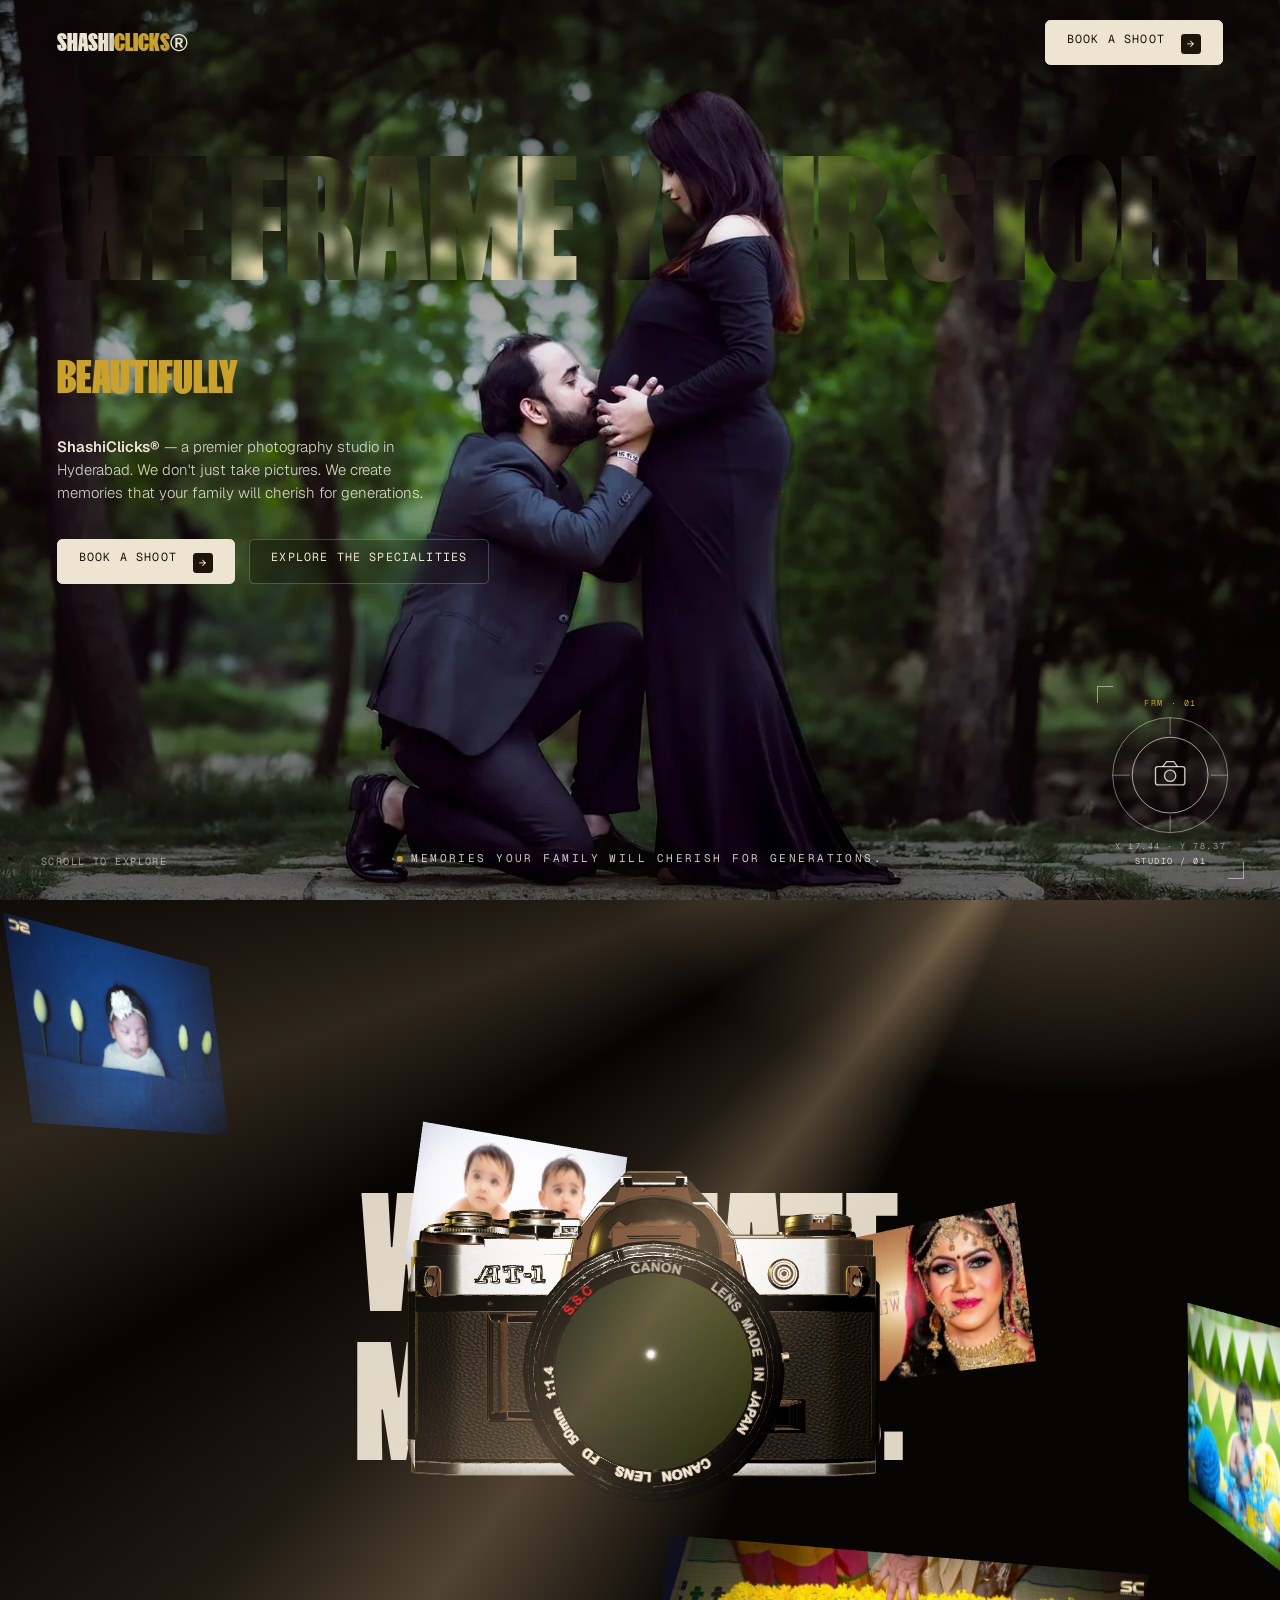
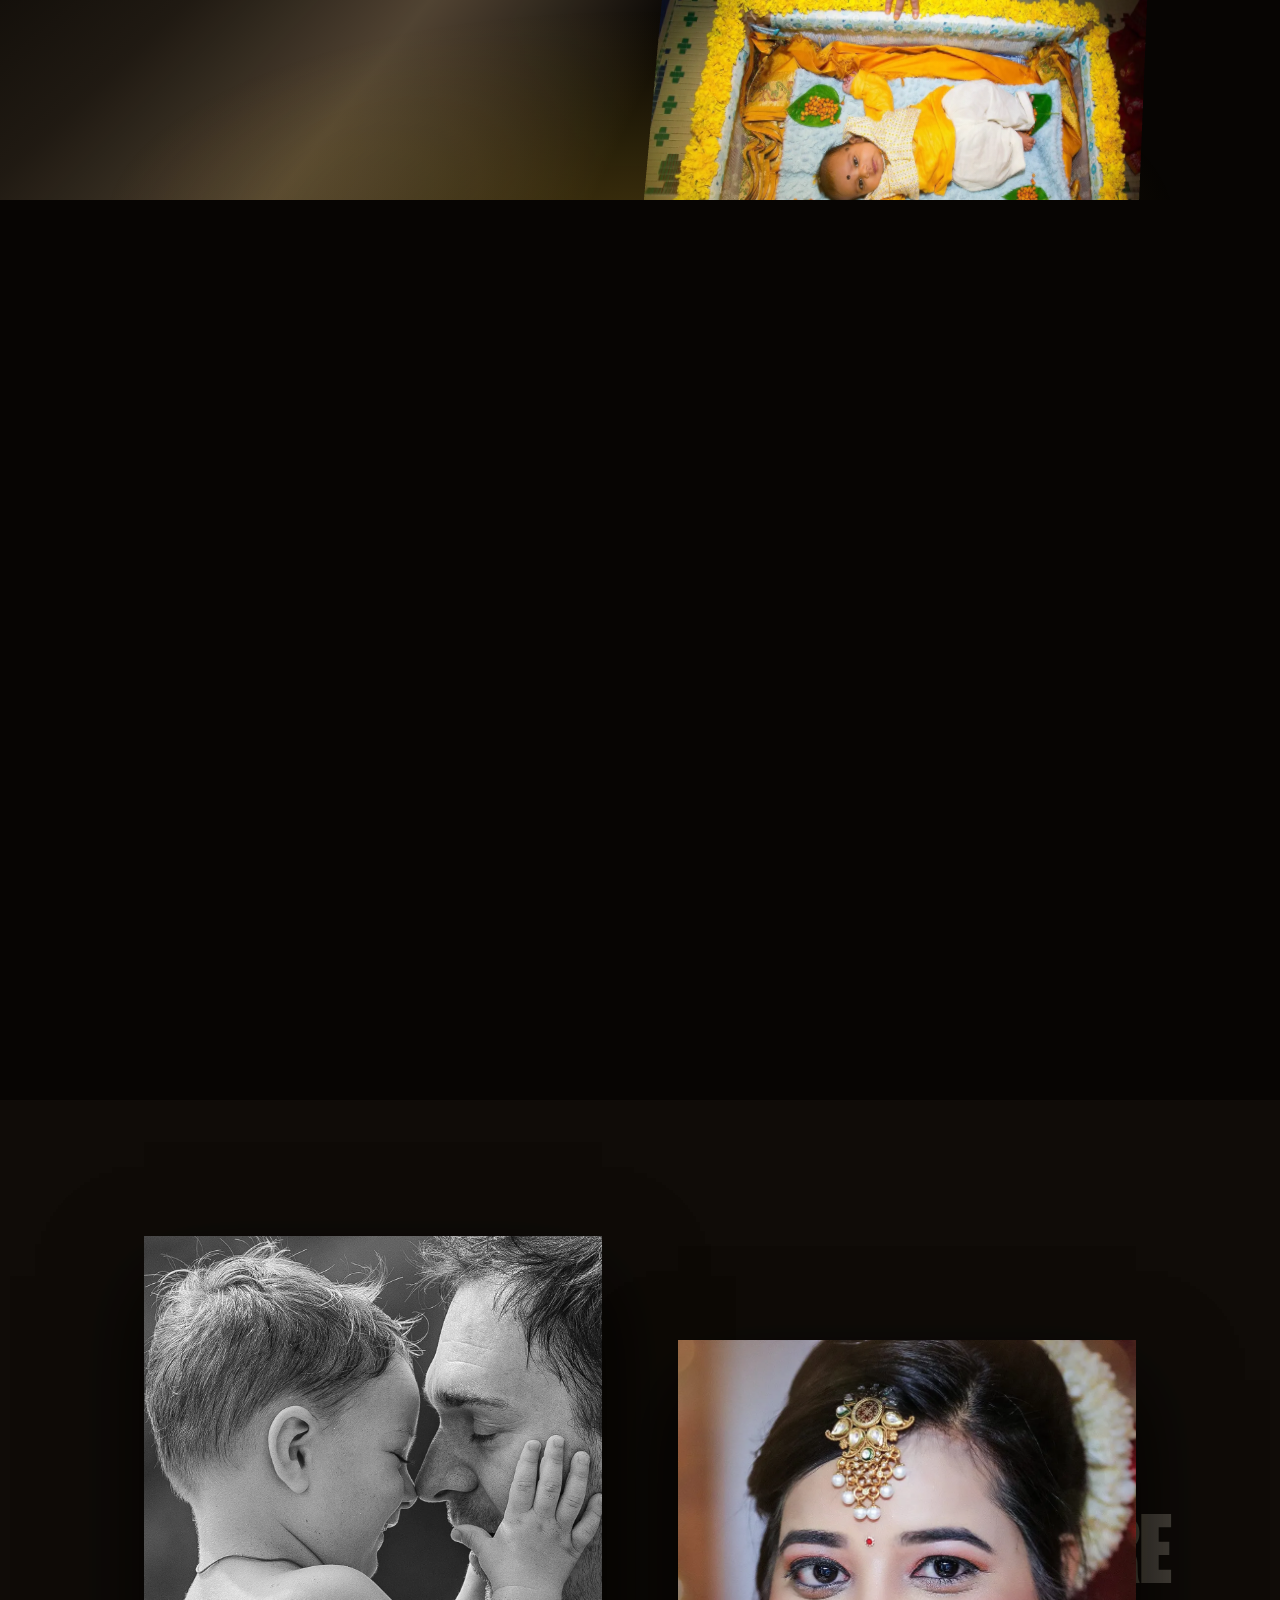
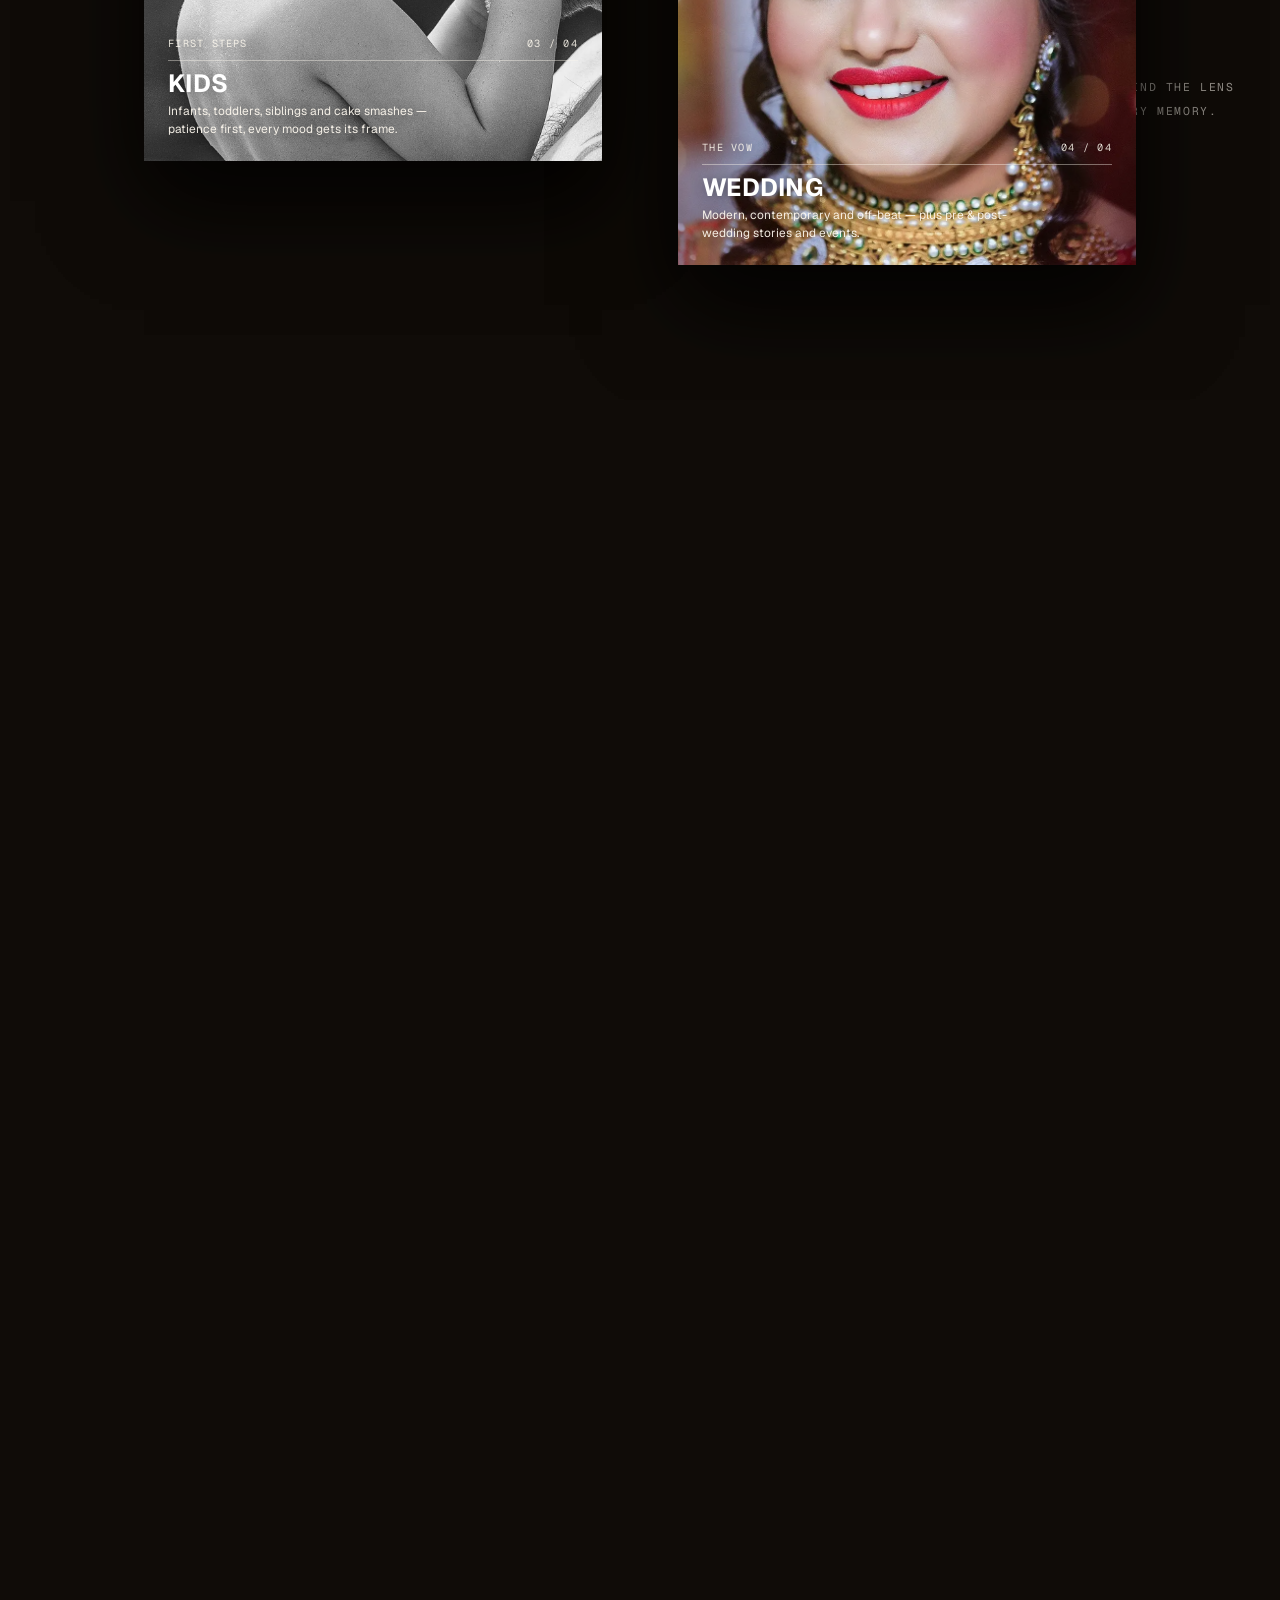
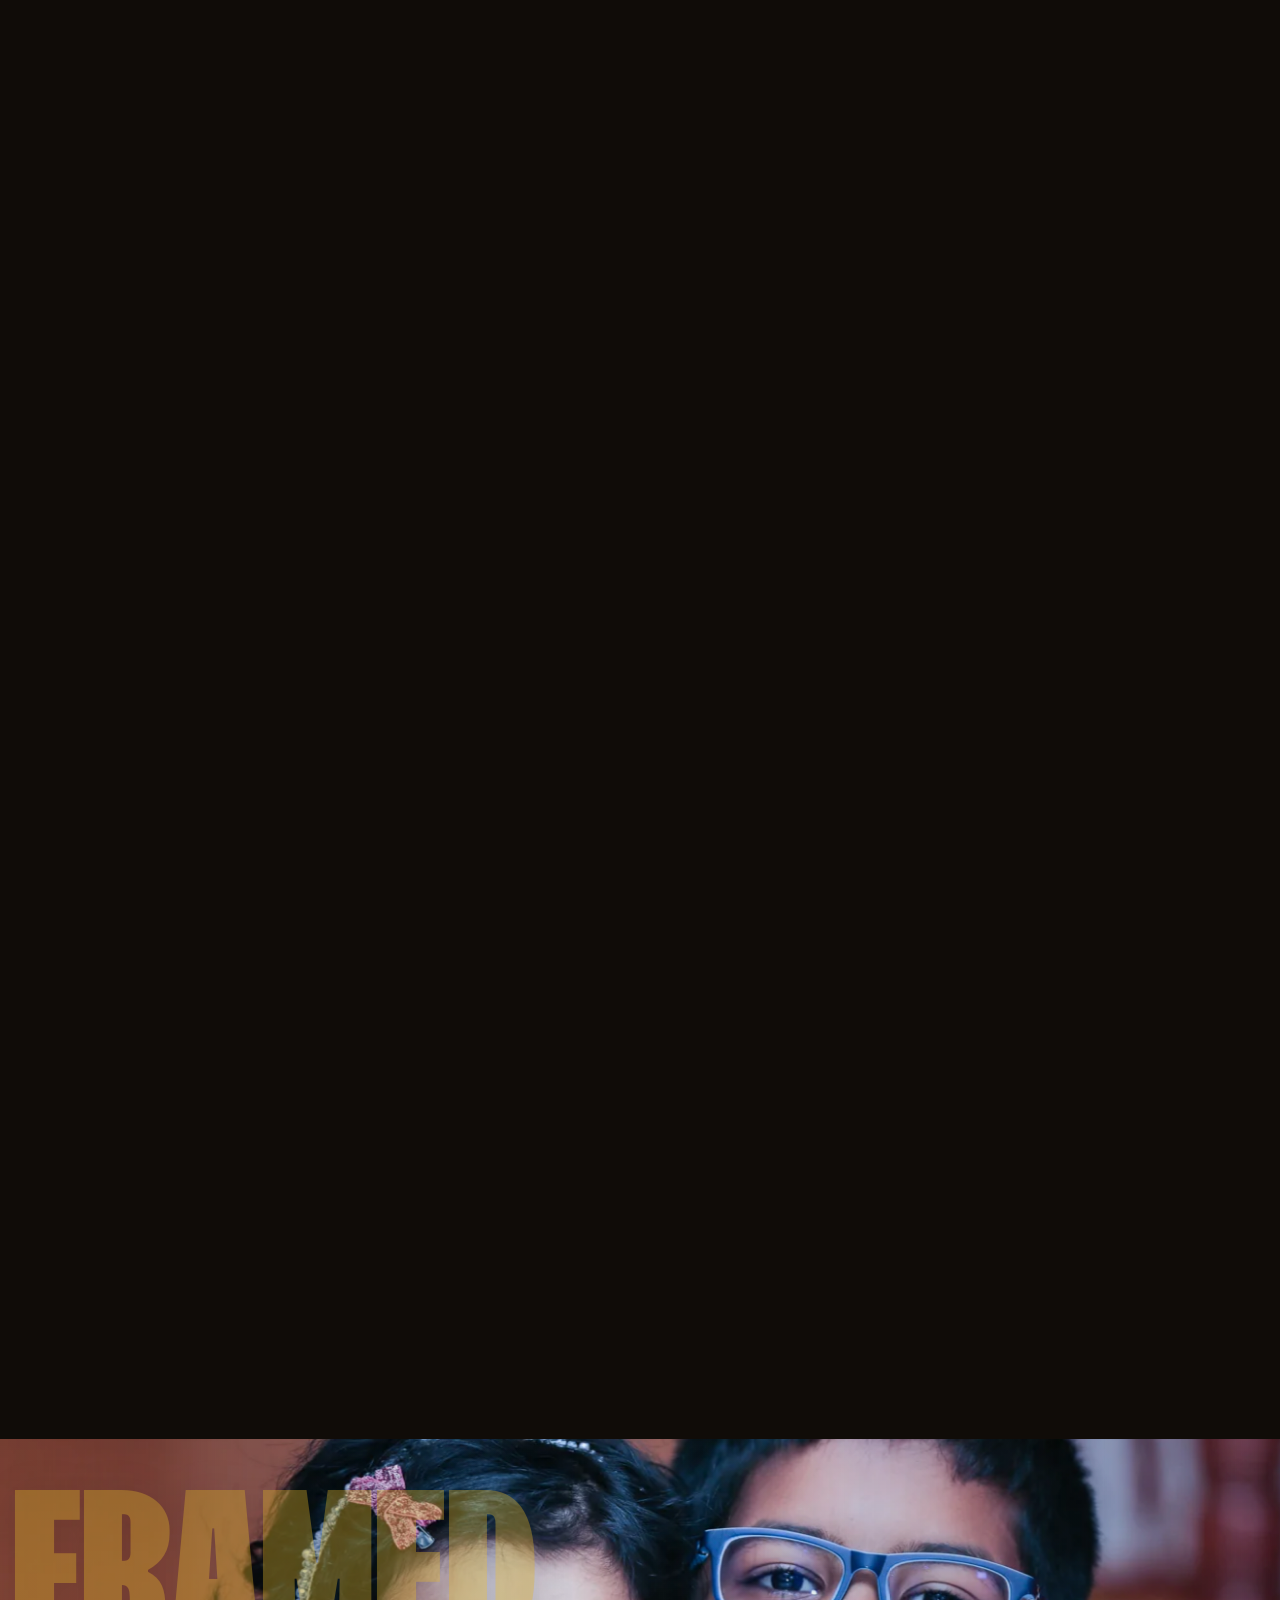
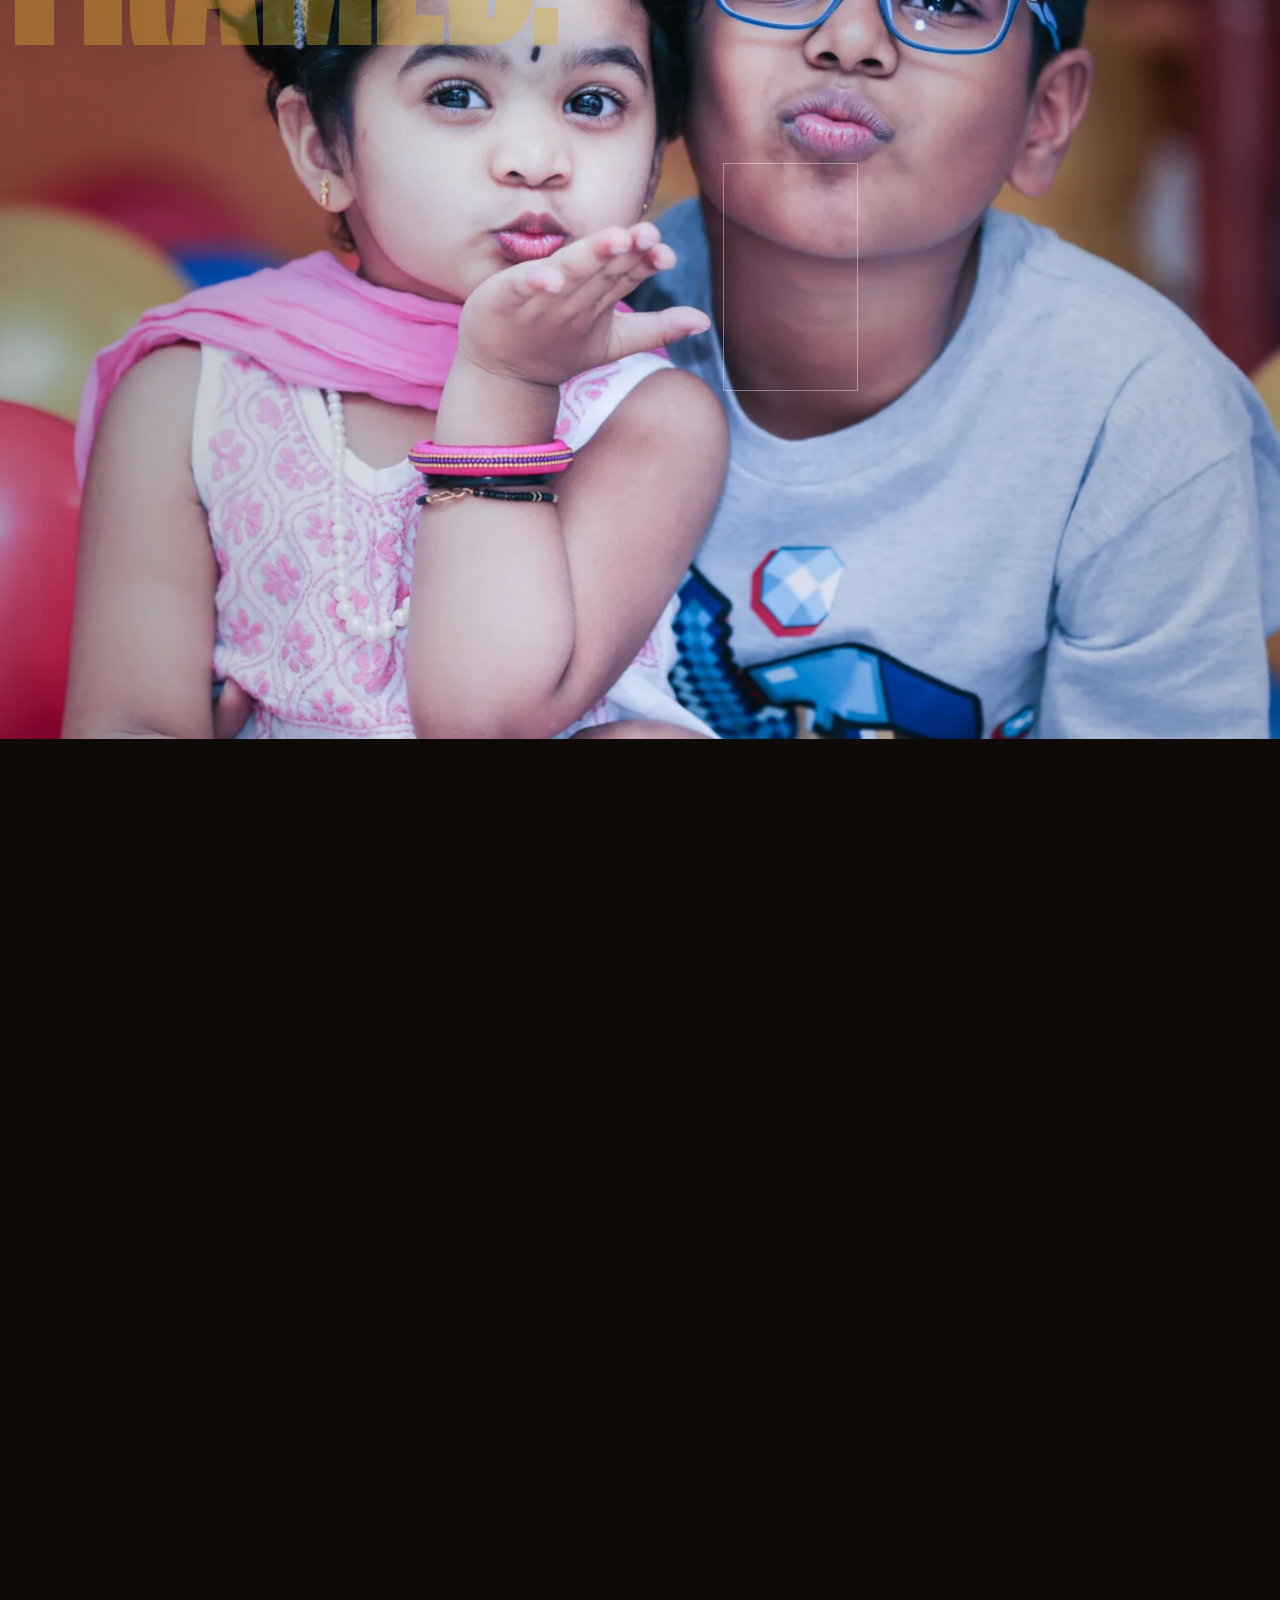
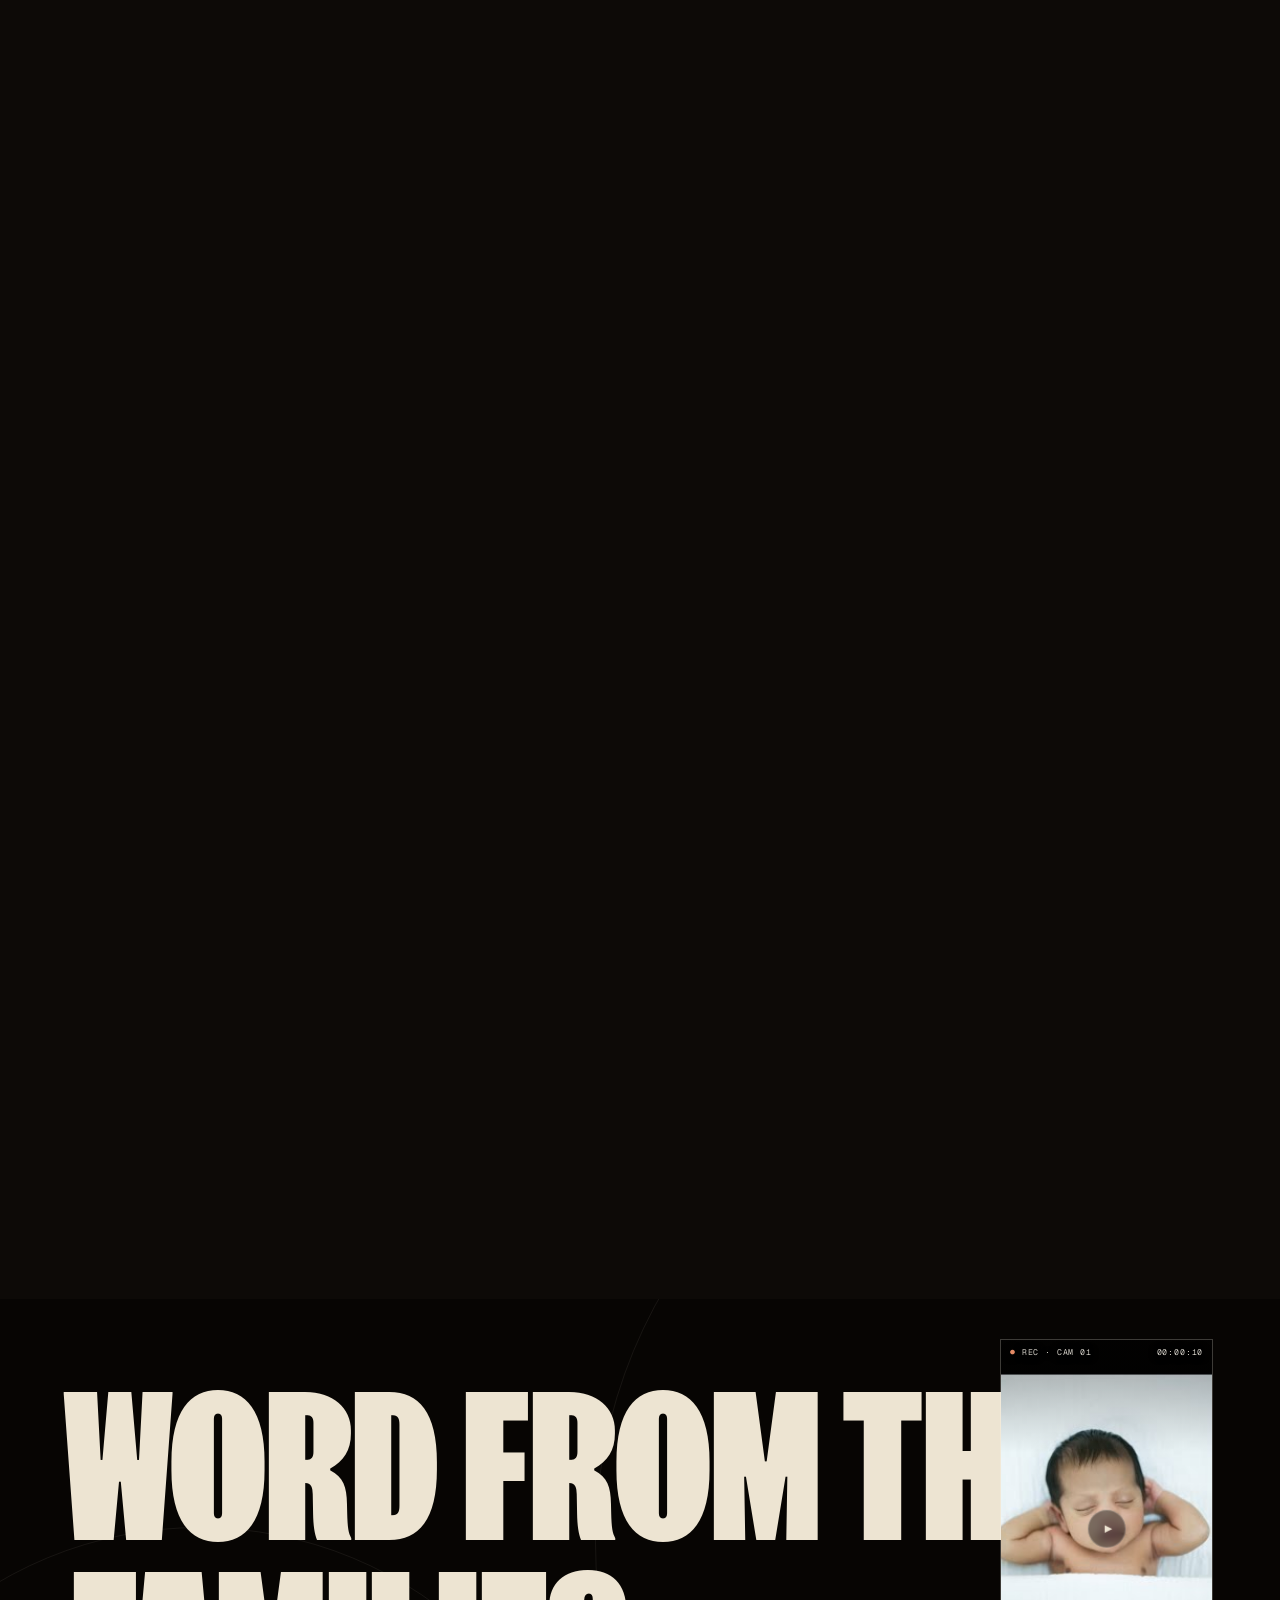
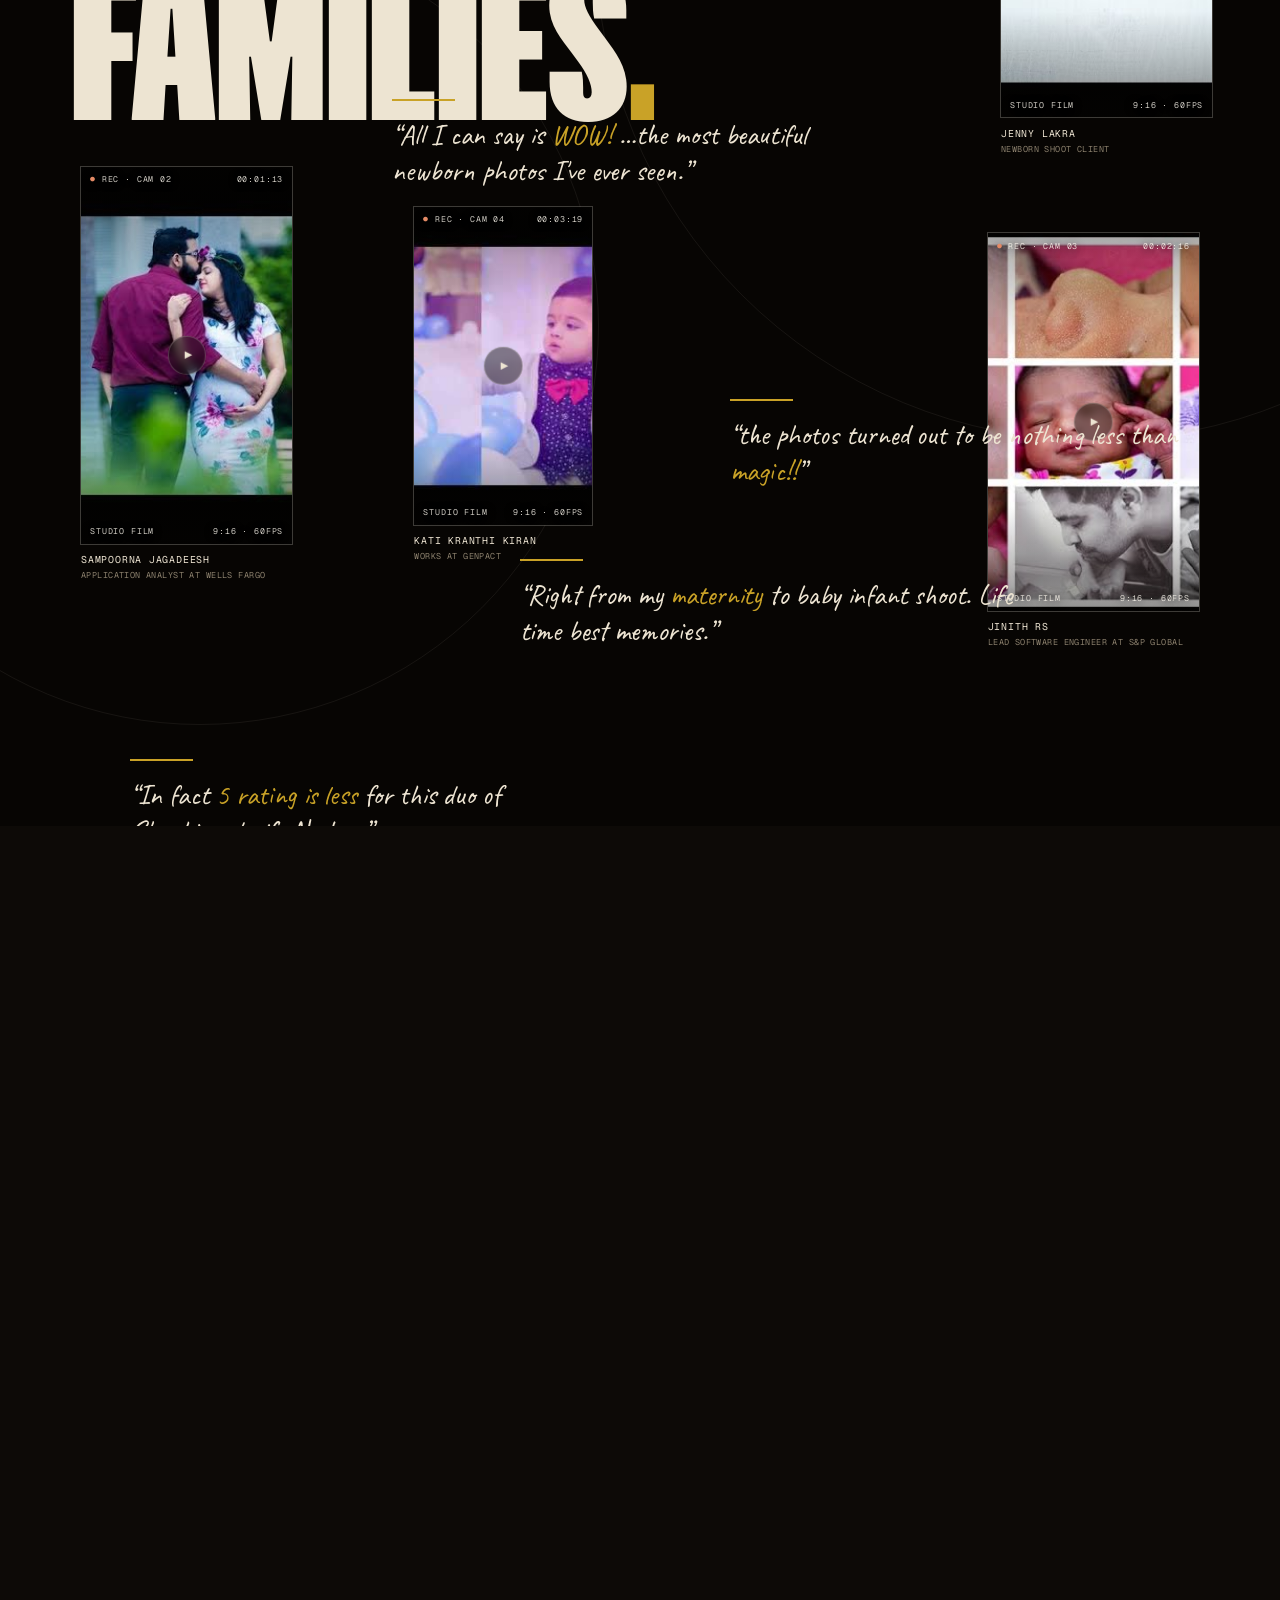
==== commit 57d8b12f: "Micro-fix: warm readable hero fill + mobile scrim, journey camera 3/4 front with raised lights, smal" ====
--- a/index.html
+++ b/index.html
@@ -6,7 +6,7 @@
 <title>ShashiClicks — Professional Photographer in Hyderabad</title>
 <meta name="description" content="ShashiClicks — a premier photography studio in Hyderabad. Maternity, newborn, kids, wedding and family photography. We frame your story beautifully.">
 <meta name="theme-color" content="#0D0A07">
-<link rel="stylesheet" href="css/main.css?v=7">
+<link rel="stylesheet" href="css/main.css?v=8">
 <script type="application/ld+json">
 {"@context":"https://schema.org","type":"LocalBusiness","name":"ShashiClicks","email":"contact@shashiclicks.com","telephone":"+91 7032857077","address":{"@type":"PostalAddress","streetAddress":"3rd Floor, Hifly Capital, Plot 187, Manjeera Pipeline Rd, Hafeezpet, Miyapur","addressLocality":"Hyderabad","postalCode":"500049","addressCountry":"IN"},"aggregateRating":{"@type":"AggregateRating","ratingValue":"4.9","bestRating":"5"}}
 </script>
@@ -43,6 +43,7 @@
     <div class="hero__bg"><img src="assets/img/hero.webp" alt="Maternity portrait by ShashiClicks in a green park — a partner kneeling to kiss the mother's bump" fetchpriority="high"></div>
     <h1 class="hero__fill" id="heroH1"><span class="w">We Frame</span> <span class="w">Your</span> <span class="w">Story</span></h1>
     <img class="hero__fg" src="assets/img/hero-cutout.png" alt="" aria-hidden="true">
+    <div class="hero__scrim" aria-hidden="true"></div>
     <div class="hero__inner">
       <div class="hero__h2">Beautifully</div>
       <p class="hero__sub"><b>ShashiClicks®</b> — a premier photography studio in Hyderabad. We don't just take pictures. We create memories that your family will cherish for generations.</p>
@@ -239,7 +240,7 @@
 <script src="vendor/ScrollTrigger.min.js"></script>
 <script src="vendor/lenis.min.js"></script>
 <script type="importmap">{"imports":{"three":"./vendor/three.module.min.js","three/addons/":"./vendor/jsm/"}}</script>
-<script src="js/main.js?v=7"></script>
-<script type="module" src="js/journey-gl.js?v=2"></script>
+<script src="js/main.js?v=8"></script>
+<script type="module" src="js/journey-gl.js?v=3"></script>
 </body>
 </html>
--- a/css/main.css
+++ b/css/main.css
@@ -74,10 +74,14 @@
 .hero__bg::after{content:"";position:absolute;inset:0;background:linear-gradient(180deg,rgba(13,10,7,.55),rgba(13,10,7,.08) 46%,rgba(13,10,7,.5))}
 .hero__fill{position:absolute;z-index:2;top:16svh;left:0;right:0;padding:0 4rem;font-family:var(--display);font-weight:900;text-transform:uppercase;line-height:.92;font-size:11.6em;white-space:nowrap;color:var(--sand)}
 @supports ((-webkit-background-clip:text) or (background-clip:text)){
-  /* fill = the same photo at full-frame alignment, brightened — the dimmed
-     bg layer behind is what makes the letters read, as in the reference */
-  .hero__fill{background-image:url("../assets/img/hero.webp");background-size:100vw 66.7vw;background-position:50% calc(-19.3svh);-webkit-background-clip:text;background-clip:text;color:transparent;filter:brightness(1.35) saturate(1.15)}
-}
+  /* fill = a desaturated, warmed, softened copy of the same photo at
+     full-frame alignment (assets/img/hero-fill.webp: brightness .85,
+     saturation .55, warm shift, blur 6) — the letters carry the photo at
+     near-photo brightness over the dimmed bg layer, warm and readable,
+     never acid, as in the reference */
+  .hero__fill{background-image:url("../assets/img/hero-fill.webp");background-size:100vw 66.7vw;background-position:50% calc(-19.3svh);-webkit-background-clip:text;background-clip:text;color:transparent}
+}
+.hero__scrim{display:none}
 .hero__fg{position:absolute;z-index:3;inset:0;width:100%;height:100%;object-fit:cover;pointer-events:none}
 .hero__inner{position:relative;z-index:4;height:100%;display:flex;flex-direction:column;justify-content:flex-start;padding:37.5svh 4em 0}
 .hero__h2{font-family:var(--display);font-weight:900;text-transform:uppercase;line-height:.95;font-size:3.1em;color:var(--gold);margin-top:.45em;text-shadow:0 2px 24px rgba(0,0,0,.35)}
@@ -99,7 +103,7 @@
 /* ---------- Court / Journey (200vh sticky, WebGL helix) ---------- */
 .court{position:relative;height:200vh;background:var(--court)}
 .court__stage{position:sticky;top:0;height:100svh;overflow:hidden}
-.court__big{position:absolute;z-index:1;top:31%;left:0;right:0;text-align:center;font-family:var(--display);font-weight:900;text-transform:uppercase;line-height:.95;font-size:8.6em;color:var(--sand);opacity:.94;white-space:nowrap;will-change:transform}
+.court__big{position:absolute;z-index:1;top:31%;left:0;right:0;text-align:center;font-family:var(--display);font-weight:900;text-transform:uppercase;line-height:.95;font-size:11em;color:var(--sand);opacity:.94;white-space:nowrap;will-change:transform}
 .court__rays{position:absolute;z-index:3;inset:0;pointer-events:none;background:conic-gradient(from 205deg at 84% -14%,transparent 0deg,rgba(255,214,161,.30) 13deg,rgba(255,214,161,.10) 22deg,transparent 34deg,rgba(255,214,161,.16) 46deg,transparent 62deg),radial-gradient(52% 40% at 84% -6%,rgba(255,214,161,.30),rgba(255,214,161,0) 70%);mix-blend-mode:screen}
 .court canvas{position:absolute;z-index:2;inset:0;width:100%;height:100%}
 #journeyGL{z-index:2;opacity:0;transition:opacity .8s ease}
@@ -191,9 +195,9 @@
 .finale__big{position:absolute;top:10.5%;left:50%;transform:translateX(-50%);font-family:var(--display);font-weight:900;text-transform:uppercase;line-height:.95;font-size:6.9em;text-align:center;color:var(--ink);white-space:nowrap}
 .finale__big span{color:var(--gold)}
 .finale__pouches{position:absolute;top:31%;left:0;right:0;display:flex;justify-content:center;align-items:flex-start;gap:4.5em}
-.pouch{width:21.4em;background:rgba(255,255,255,.38);border:1px solid rgba(255,255,255,.65);border-radius:.3em;padding:.85em;box-shadow:0 34px 60px rgba(30,21,9,.16);backdrop-filter:blur(6px);will-change:transform}
+.pouch{width:21.4em;background:rgba(255,255,255,.26);border:1px solid rgba(255,255,255,.7);border-radius:.2em;padding:.32em;box-shadow:0 22px 40px rgba(30,21,9,.13);backdrop-filter:blur(6px);will-change:transform}
 .pouch:nth-child(2){margin-top:4.2em}
-.pouch img{width:100%;height:21em;object-fit:cover;border-radius:.15em}
+.pouch img{width:100%;height:21em;object-fit:cover;border-radius:.08em}
 .finale__cta{position:absolute;bottom:7.5%;left:0;right:0;text-align:center}
 .finale__facts{margin-top:1.5em;font-family:var(--mono);font-size:.74em;text-transform:uppercase;letter-spacing:.07em;color:var(--taupe-deep)}
 .finale__facts b{color:var(--gold-hover);font-weight:600}
@@ -241,11 +245,11 @@
 @media (max-width:991px){
   .bar{padding:1.2em 2em}
   .hud{display:none}
-  /* fill sampled from the photo's bright canopy band and pushed brighter,
-     so the three lines read against the dimmed scene (reference grammar) */
-  /* on mobile the subjects fill the bottom band, so the headline rides
-     above the cutout — the reference's mobile headline dominates its frame */
-  .hero__fill{top:auto;bottom:10svh;left:0;right:0;padding:0 5vw;font-size:23.5vw;line-height:.94;white-space:normal;background-size:cover;background-position:50% 8%;filter:brightness(1.6) saturate(1.25);z-index:5}
+  /* mobile: the darkened/warmed fill copy (hero-fill.webp) plus a soft dark
+     scrim under the headline block, so the three lines stay readable over
+     the subjects — the reference's mobile headline dominates its frame */
+  .hero__scrim{display:block;position:absolute;z-index:4;left:0;right:0;bottom:0;height:54svh;background:linear-gradient(180deg,rgba(7,5,3,0) 0%,rgba(7,5,3,.45) 55%,rgba(7,5,3,.75) 100%);pointer-events:none}
+  .hero__fill{top:auto;bottom:10svh;left:0;right:0;padding:0 5vw;font-size:23.5vw;line-height:.94;white-space:normal;background-size:cover;background-position:50% 8%;z-index:5}
   .hero__fill .w{display:block}
   .hero__inner{display:none}
   .hero__reticle{display:none}
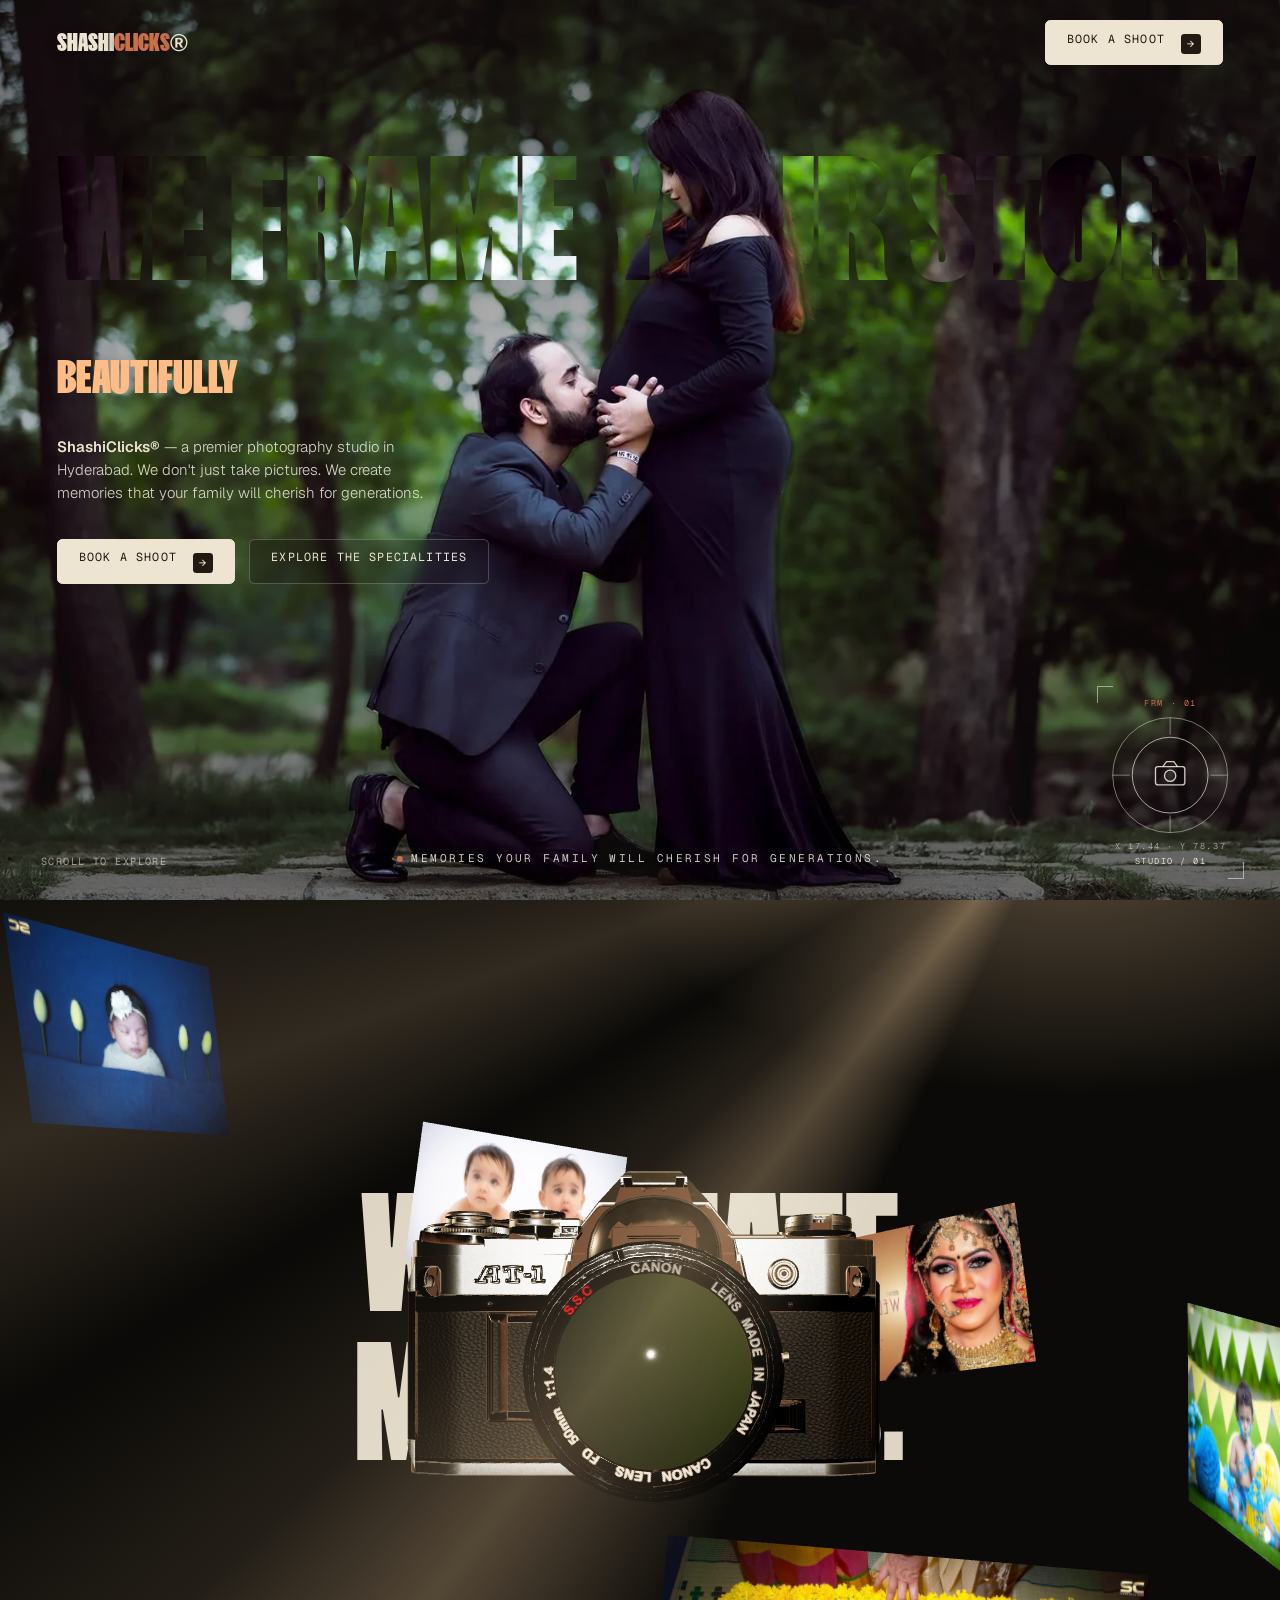
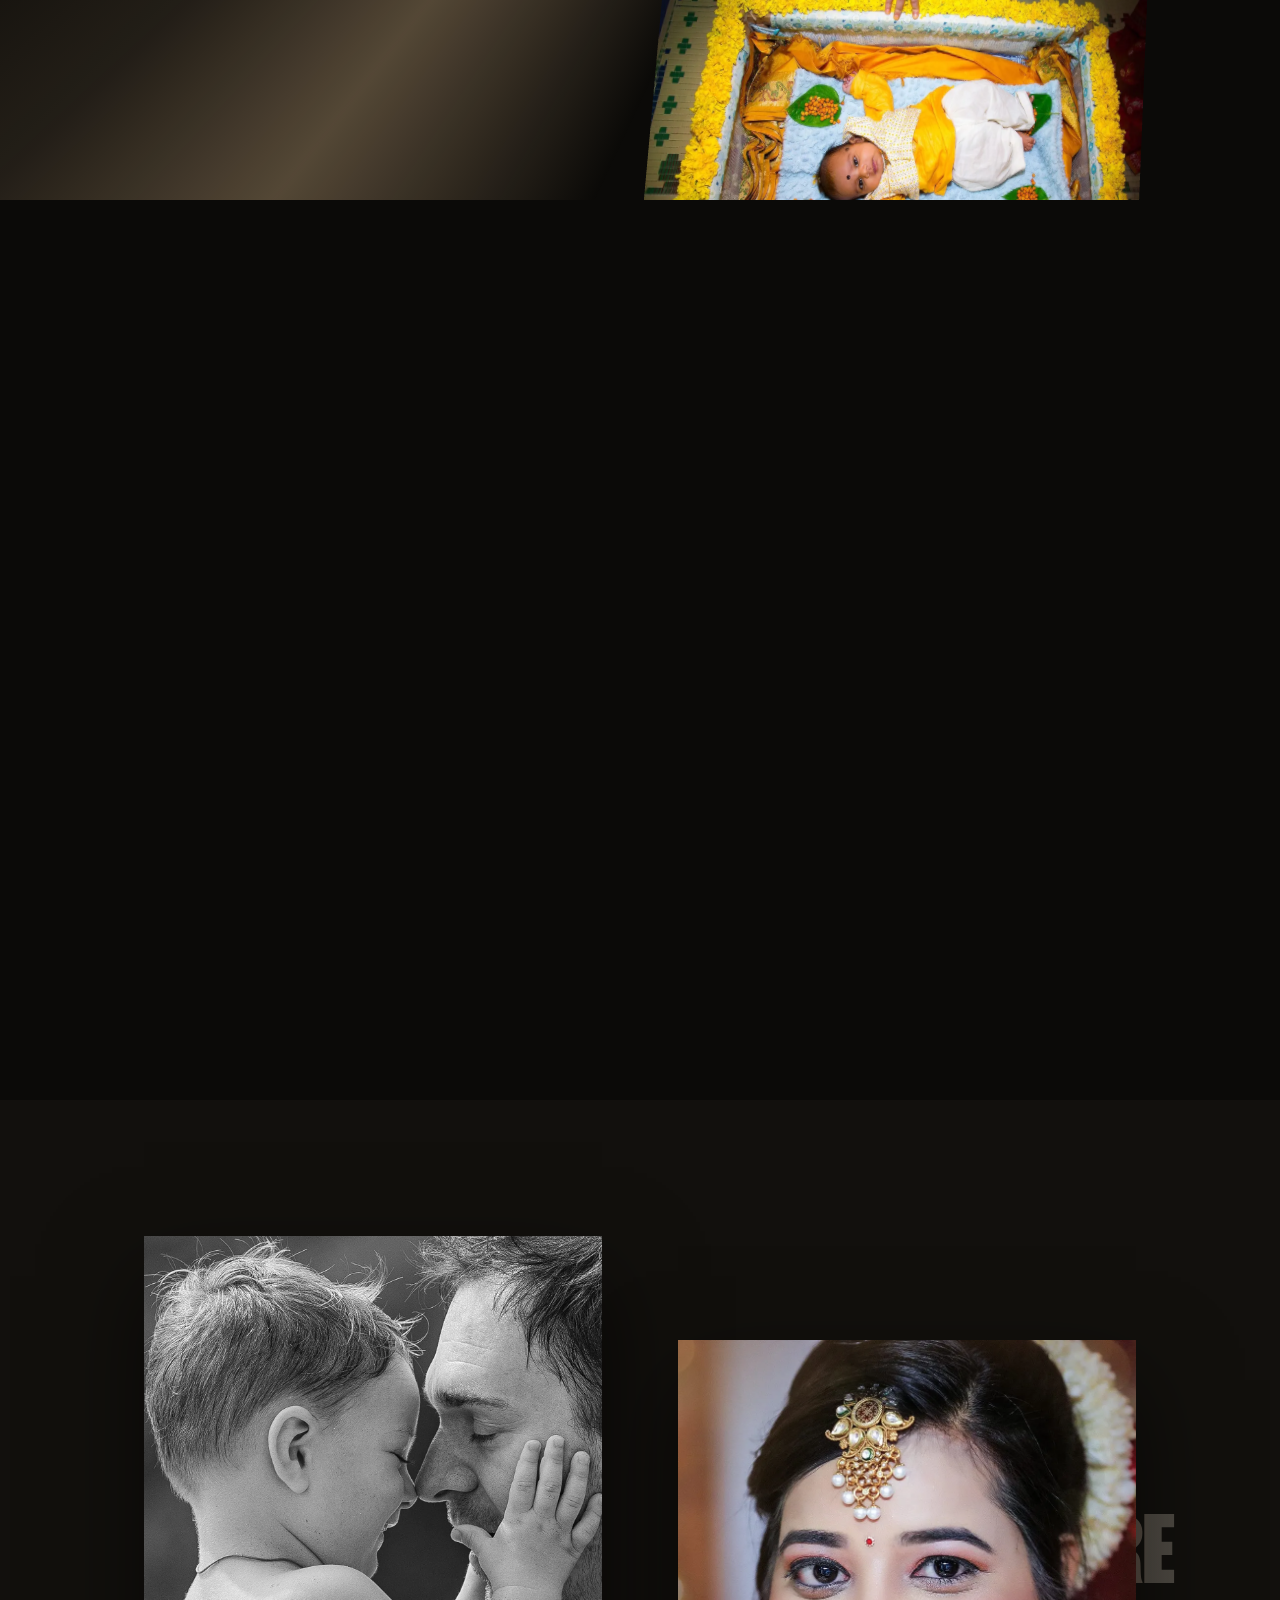
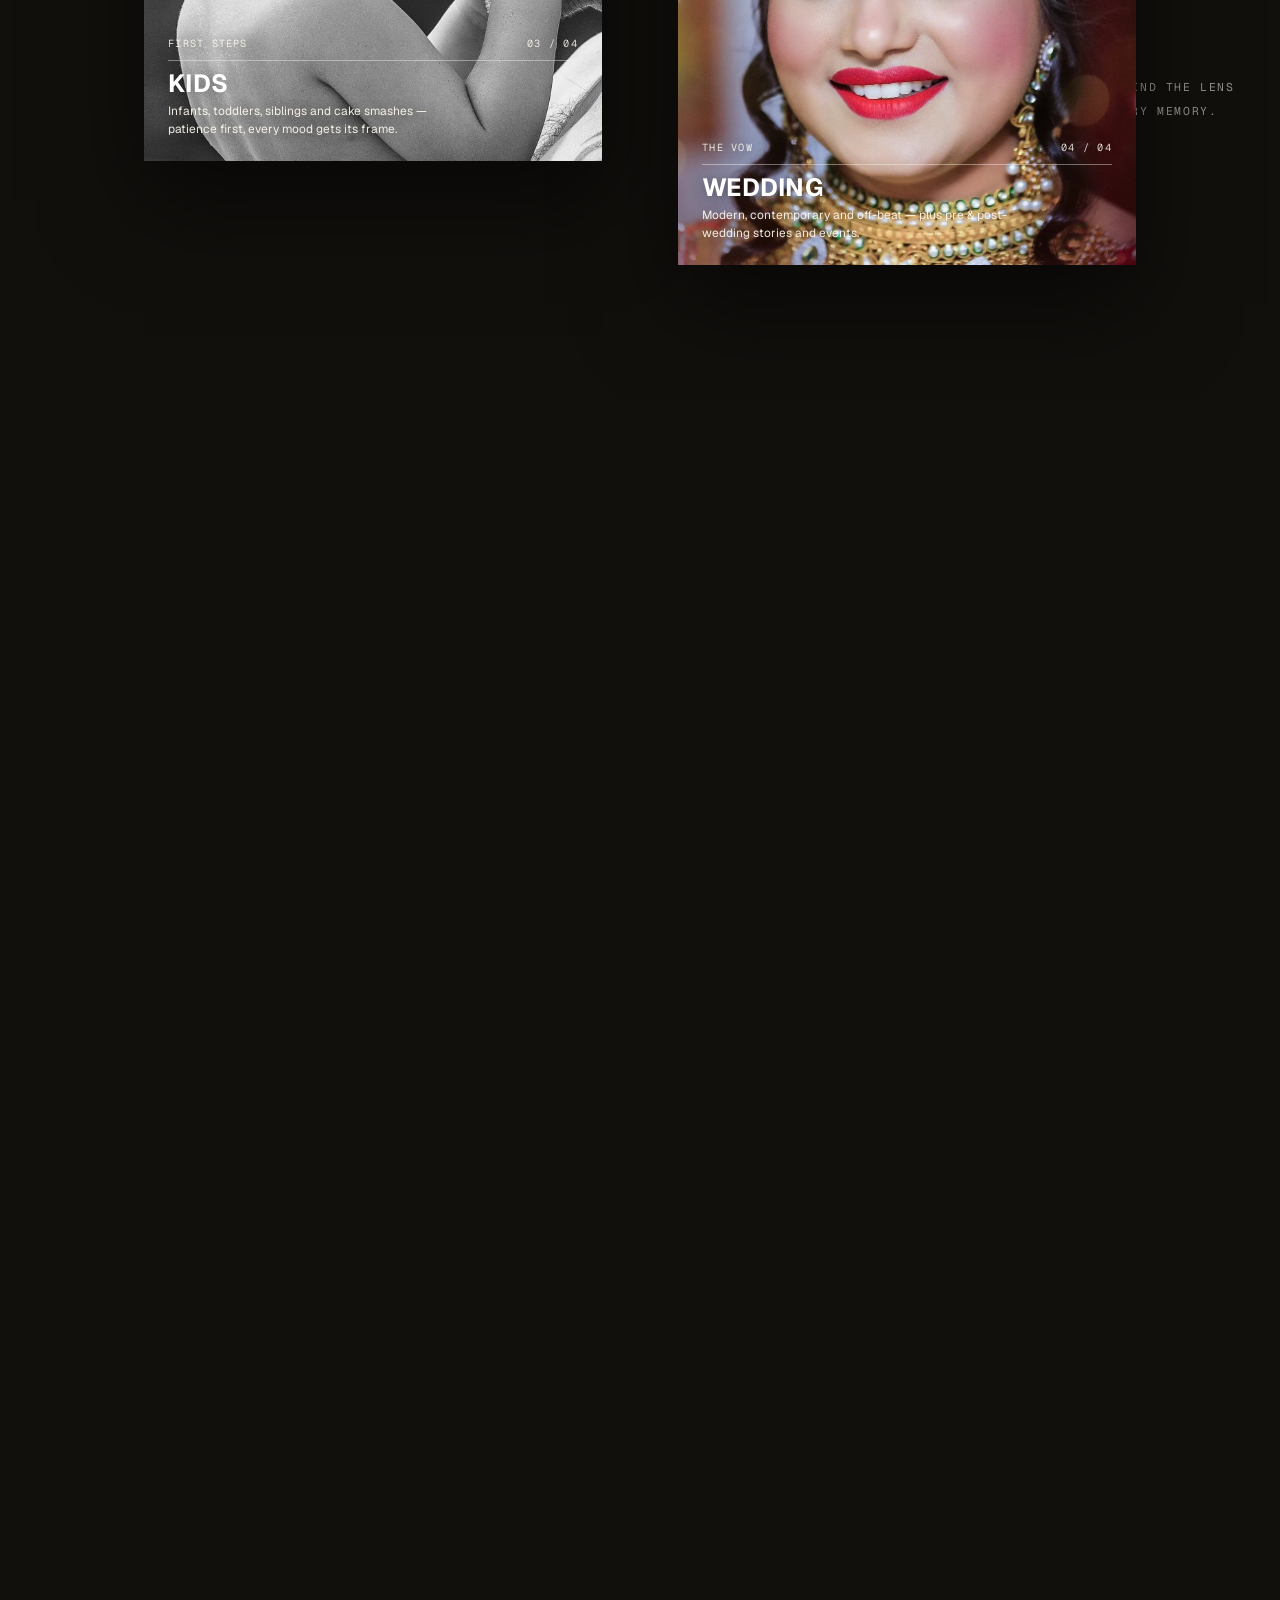
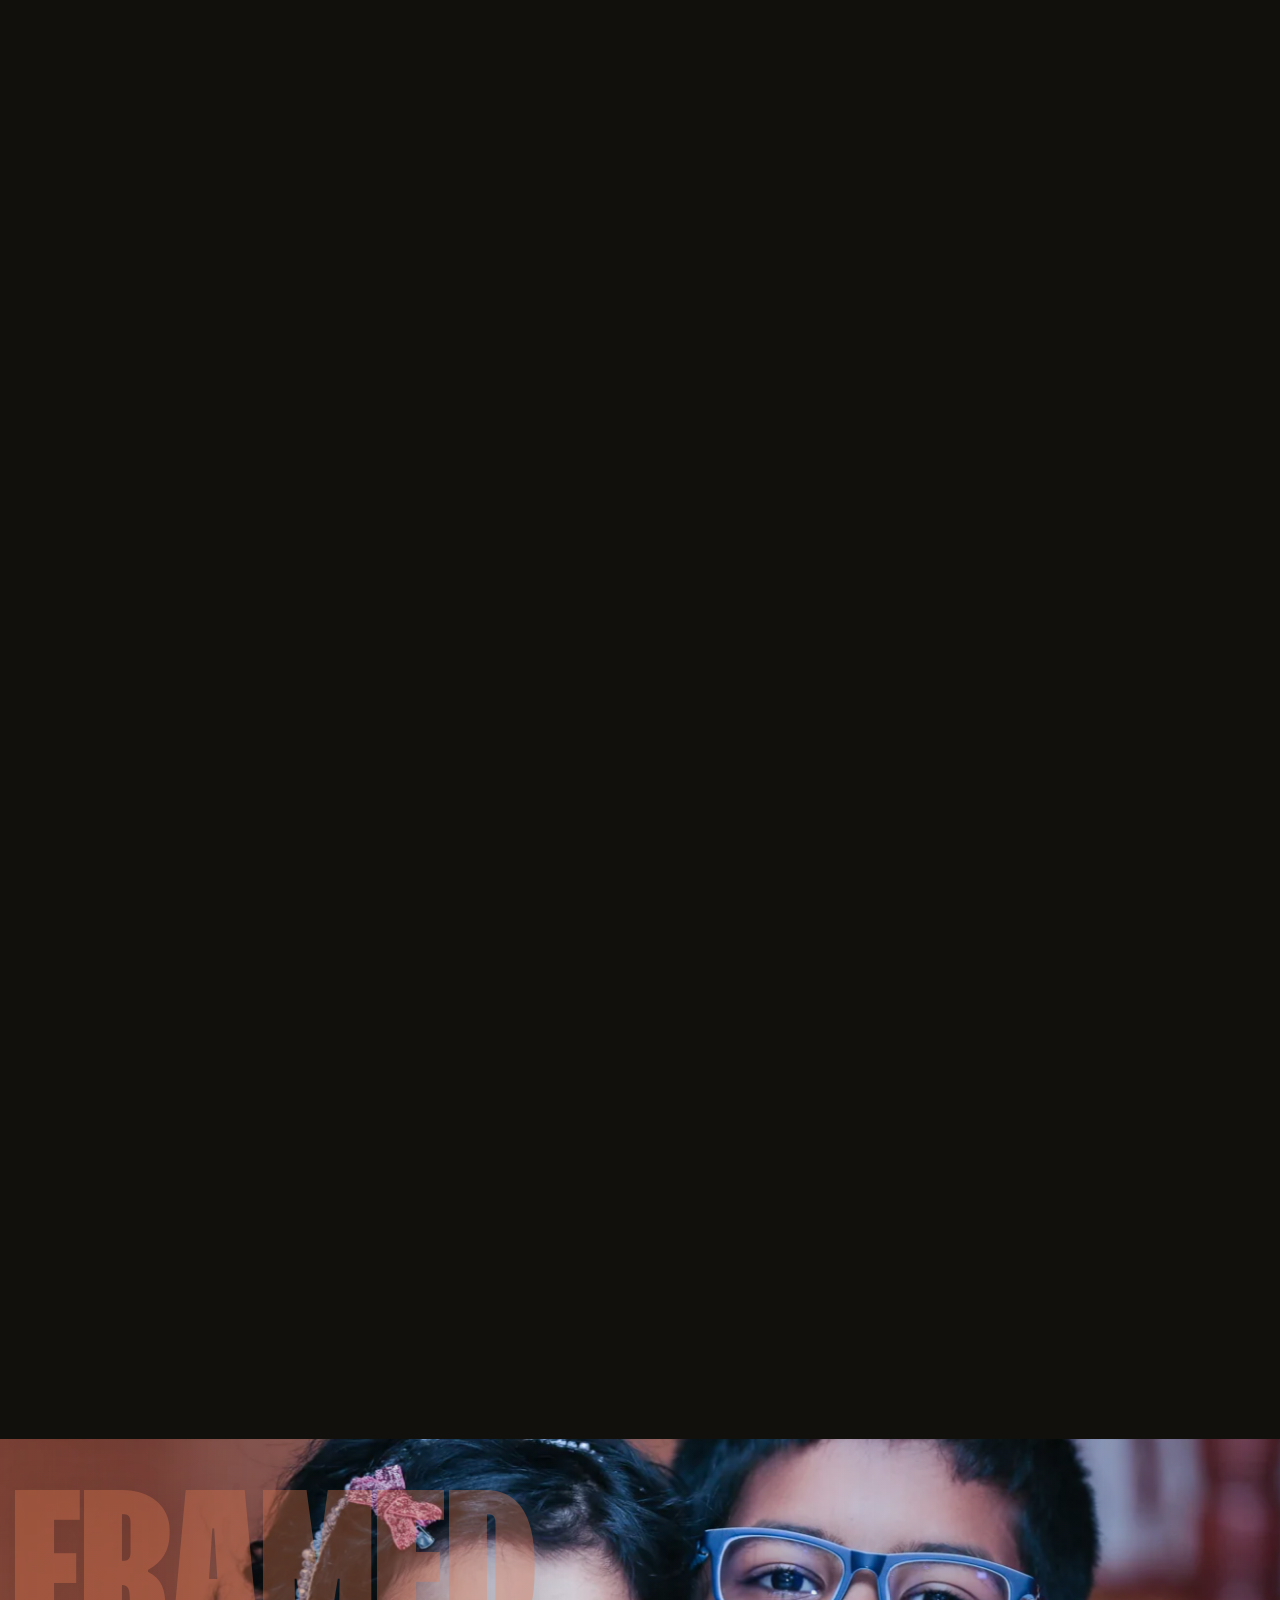
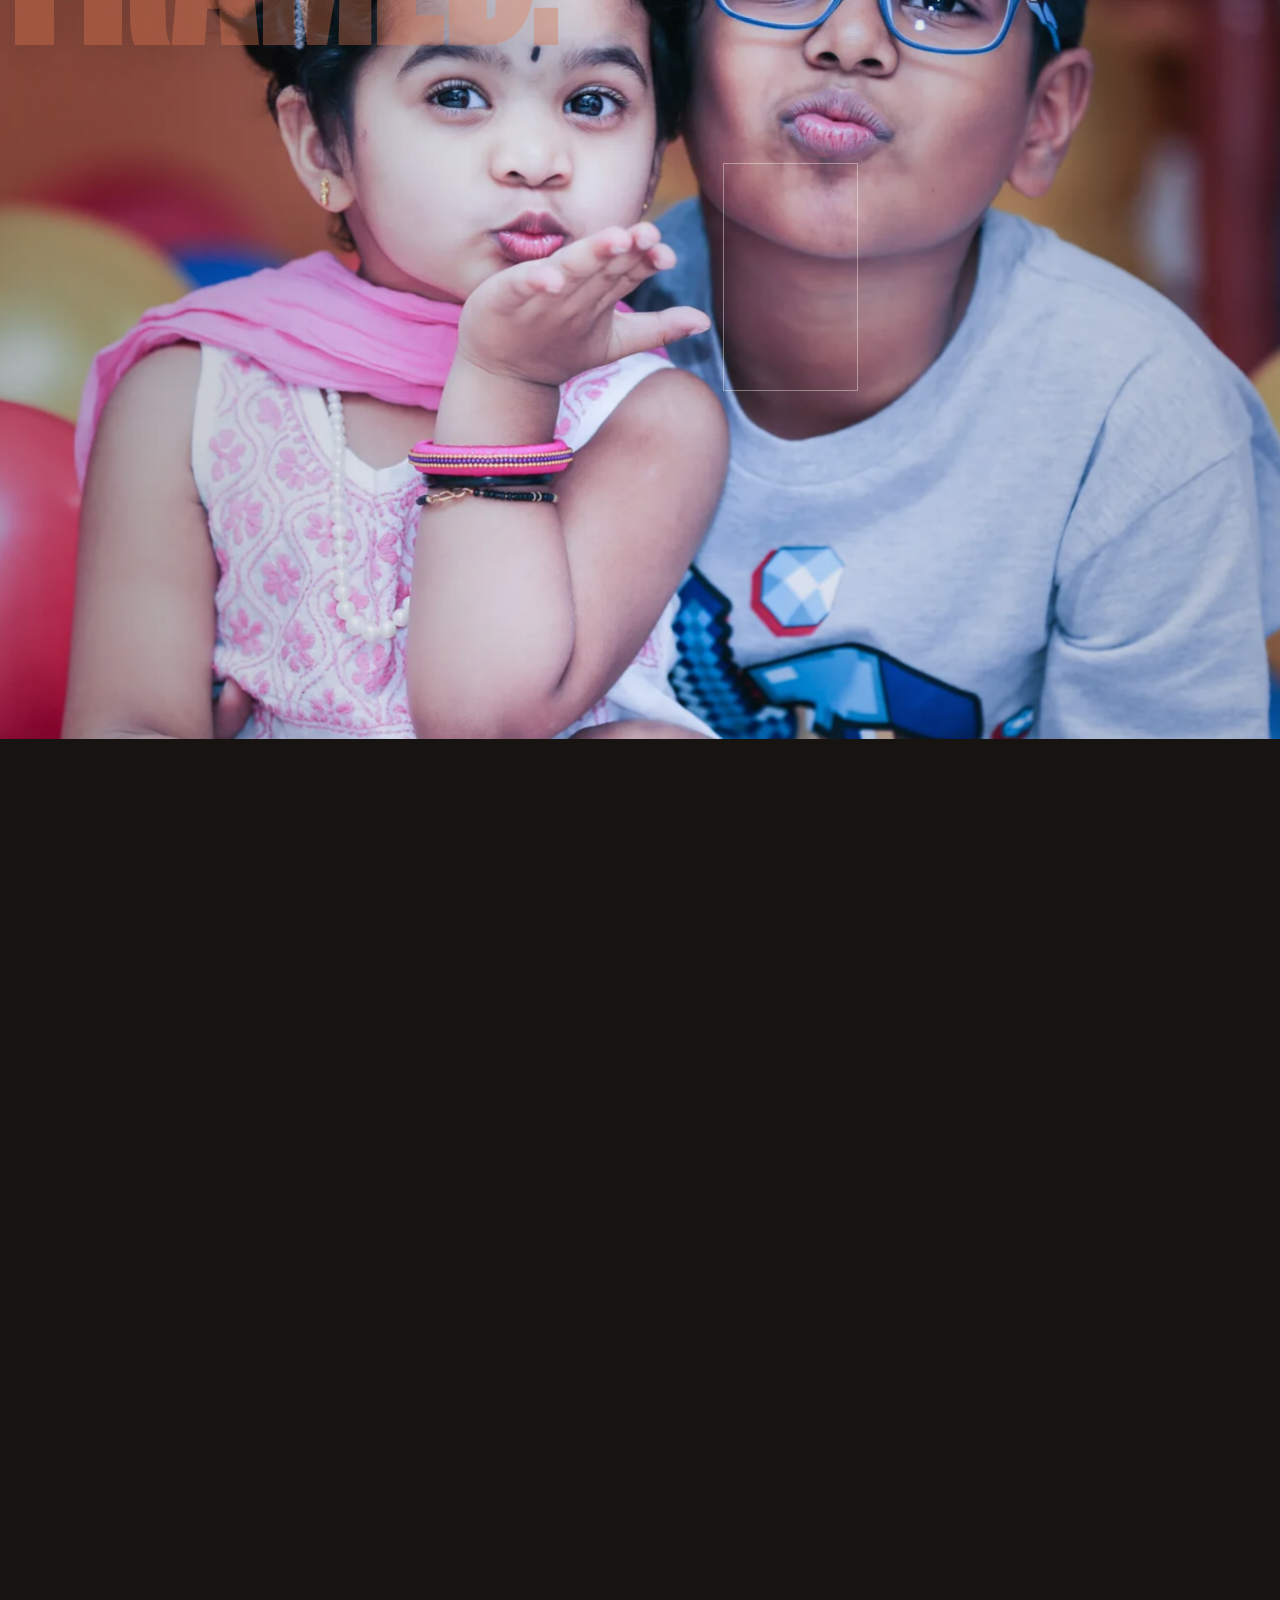
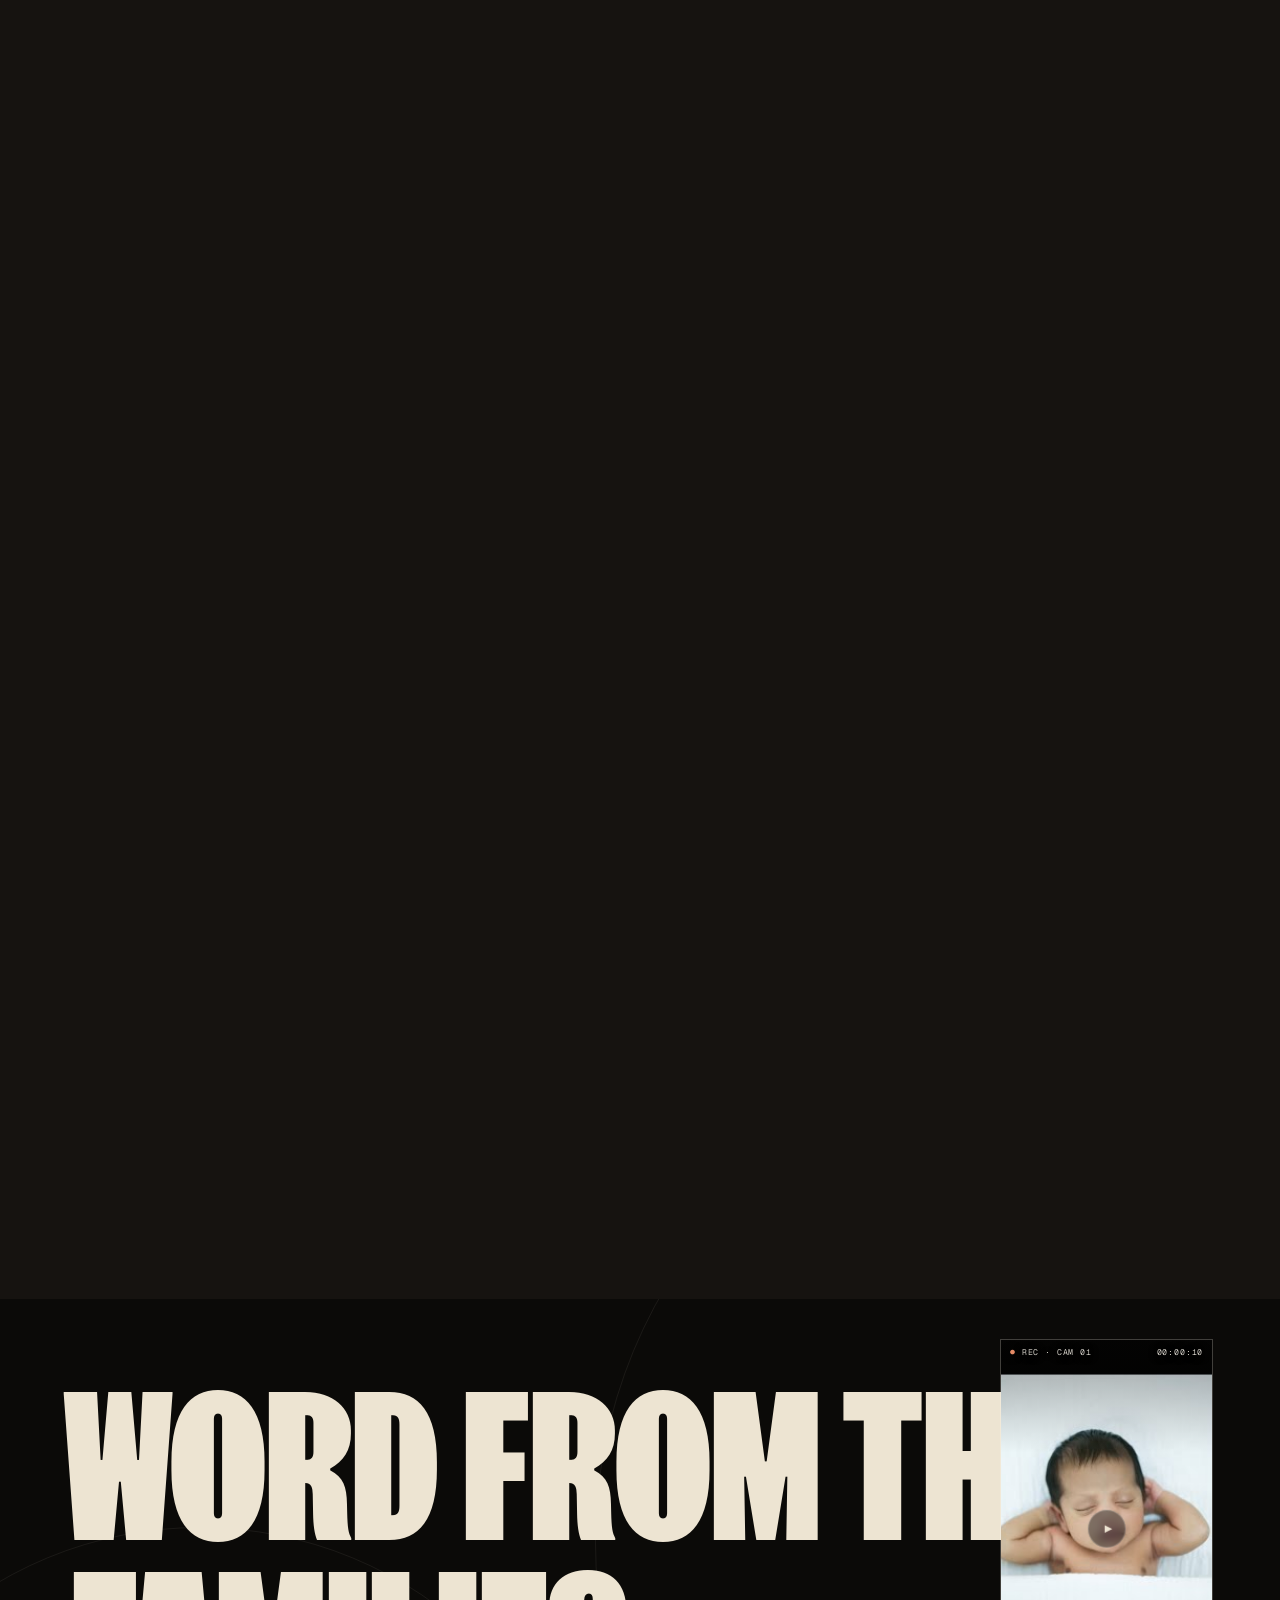
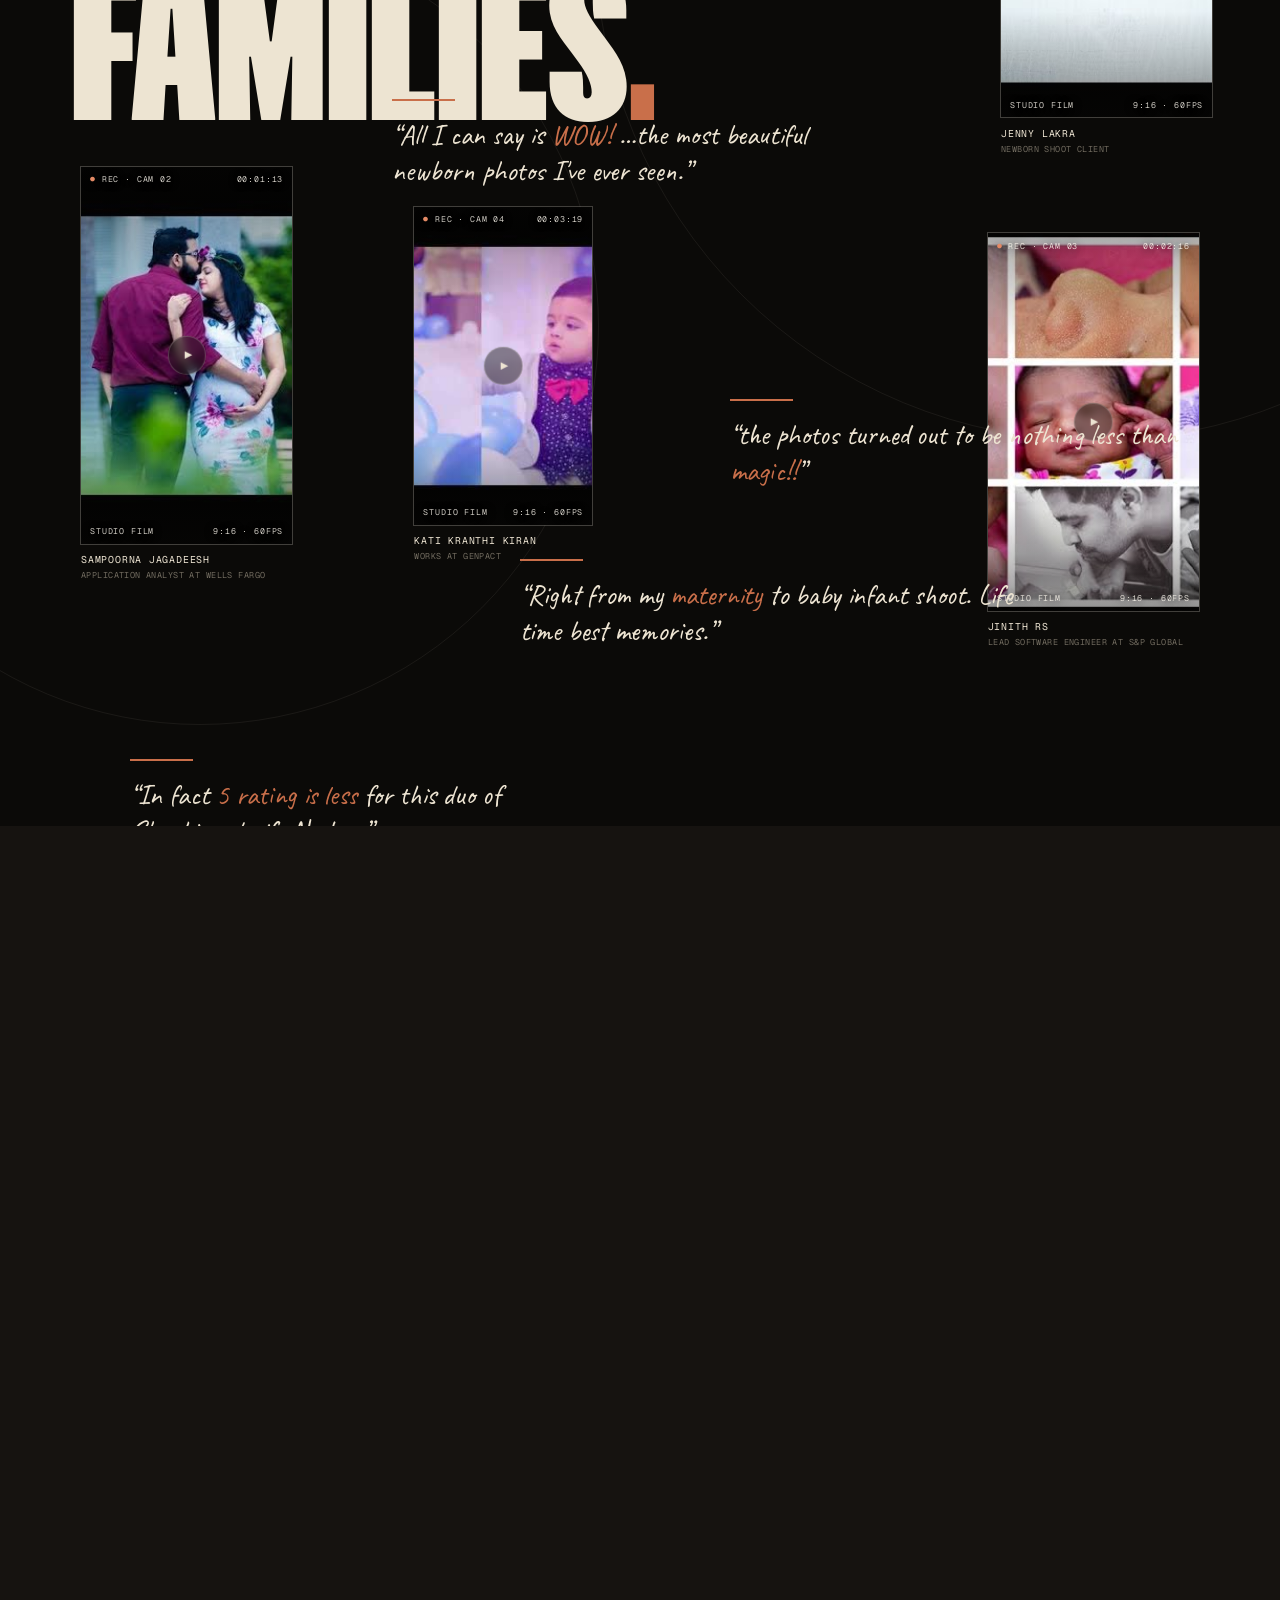
==== commit 70912029: "Colour restoration: reference's exact colour system (flat #161310/#0B0A08/#12100D stages, creams #ED" ====
--- a/index.html
+++ b/index.html
@@ -5,7 +5,7 @@
 <meta name="viewport" content="width=device-width, initial-scale=1.0">
 <title>ShashiClicks — Professional Photographer in Hyderabad</title>
 <meta name="description" content="ShashiClicks — a premier photography studio in Hyderabad. Maternity, newborn, kids, wedding and family photography. We frame your story beautifully.">
-<meta name="theme-color" content="#0D0A07">
+<meta name="theme-color" content="#161310">
 <link rel="stylesheet" href="css/main.css?v=8">
 <script type="application/ld+json">
 {"@context":"https://schema.org","type":"LocalBusiness","name":"ShashiClicks","email":"contact@shashiclicks.com","telephone":"+91 7032857077","address":{"@type":"PostalAddress","streetAddress":"3rd Floor, Hifly Capital, Plot 187, Manjeera Pipeline Rd, Hafeezpet, Miyapur","addressLocality":"Hyderabad","postalCode":"500049","addressCountry":"IN"},"aggregateRating":{"@type":"AggregateRating","ratingValue":"4.9","bestRating":"5"}}
--- a/css/main.css
+++ b/css/main.css
@@ -1,14 +1,17 @@
-/* ShashiClicks — own code. Palette: theme brand (black + gold). Layout/motion values from the reference dossier. */
+/* ShashiClicks — own code. Palette: the reference's exact colour system
+   (mirror CSS: --scene-bg #161310, --court-bg #0B0A08, --court-bg-2 #12100D,
+   --sand #EDE4D2, --cream #F6F0E2, --ink #211A12, --terra #C96F4A).
+   Layout/motion values from the reference dossier. */
 @font-face{font-family:"FK Screamer";src:url("../assets/fonts/FKScreamer-Black.woff2") format("woff2");font-weight:100 900;font-display:swap}
 @font-face{font-family:"Geist";src:url("../assets/fonts/Geist-Variable.woff2") format("woff2");font-weight:100 900;font-display:swap}
 @font-face{font-family:"Geist Mono";src:url("../assets/fonts/GeistMono-Variable.woff2") format("woff2");font-weight:100 900;font-display:swap}
 @font-face{font-family:"Caveat";src:url("../assets/fonts/Caveat-Variable-latin.woff2") format("woff2");font-weight:400 700;font-display:swap}
 :root{
-  --scene:#0D0A07; --court:#070503; --court2:#100C08; --panel:#17120B;
-  --ink:#1E1509; --sand:#EDE4D2; --cream:#F6F0E2;
-  --gold:#C9A227; --gold-hover:#A9871D; --taupe:#8A7F6C; --taupe-deep:#5E5648;
+  --scene:#161310; --court:#0B0A08; --court2:#12100D; --panel:#17130F;
+  --ink:#211A12; --sand:#EDE4D2; --cream:#F6F0E2;
+  --gold:#C96F4A; --gold-hover:#B4603E; --taupe:#706A5E; --taupe-deep:#5E594E;
   --white-soft:rgba(255,250,240,.8); --white-dim:rgba(255,250,240,.55);
-  --hairline:rgba(255,250,240,.22); --line-strong:rgba(30,21,9,.34);
+  --hairline:rgba(255,250,240,.22); --line-strong:rgba(33,26,18,.34);
   --ease-default:cubic-bezier(.625,.05,0,1);
   --duration-fast:.15s; --duration-normal:.3s; --duration-slow:.6s;
   --display:"FK Screamer","FK Screamer PT",Impact,sans-serif;
@@ -35,20 +38,20 @@
 .loader__skip{position:absolute;top:2em;right:2em;font-family:var(--mono);font-size:.8em;color:var(--sand);background:transparent;border:1px solid var(--hairline);border-radius:9999px;padding:.6em 1.4em;cursor:pointer;opacity:0;transition:opacity .3s;z-index:2}
 .loader__skip.show{opacity:1}
 /* ---------- Shot-clock HUD ---------- */
-.hud{position:fixed;right:2.2em;bottom:2em;z-index:49;display:grid;grid-template-columns:auto auto auto;align-items:center;column-gap:1em;width:19.5em;padding:.65em 1em .8em;border:1px solid rgba(255,250,240,.14);background:rgba(13,10,7,.30);backdrop-filter:blur(10px);transition:opacity .6s var(--ease-default)}
+.hud{position:fixed;right:2.2em;bottom:2em;z-index:49;display:grid;grid-template-columns:auto auto auto;align-items:center;column-gap:1em;width:19.5em;padding:.65em 1em .8em;border:1px solid rgba(240,234,224,.24);background:rgba(11,10,8,.5);backdrop-filter:blur(10px);transition:opacity .6s var(--ease-default)}
 html.is-intro .hud{opacity:0;pointer-events:none}
 .hud__num{font-family:var(--mono);font-weight:700;font-size:2.5em;line-height:1;color:transparent;background-image:radial-gradient(circle at center,var(--gold) 1.3px,rgba(0,0,0,0) 1.5px);background-size:5px 5px;-webkit-background-clip:text;background-clip:text;min-width:1.9em}
 .hud__meta{display:flex;flex-direction:column;gap:.35em;font-family:var(--mono);font-size:.66em;text-transform:uppercase;letter-spacing:.12em;color:var(--white-soft)}
 .hud__meta span:last-child{color:var(--white-dim)}
-.hud__play{justify-self:end;border:1px solid rgba(255,250,240,.16);color:var(--gold);font-size:.7em;padding:.9em .8em .9em 1em}
+.hud__play{justify-self:end;border:1px solid rgba(240,234,224,.24);color:var(--gold);font-size:.7em;padding:.9em .8em .9em 1em}
 .hud__ticks{grid-column:1/-1;display:flex;gap:3px;margin-top:.65em;align-items:flex-end}
-.hud__ticks i{flex:none;width:2px;height:.62em;background:rgba(255,250,240,.16)}
+.hud__ticks i{flex:none;width:2px;height:.62em;background:rgba(240,234,224,.07)}
 .hud__ticks i.on{background:var(--gold)}
-.hud--light{background:rgba(246,240,226,.55);border-color:rgba(30,21,9,.18)}
+.hud--light{background:rgba(246,240,226,.55);border-color:rgba(33,26,18,.26)}
 .hud--light .hud__meta{color:var(--ink)}
 .hud--light .hud__meta span:last-child{color:var(--taupe-deep)}
-.hud--light .hud__play{border-color:rgba(30,21,9,.3);color:var(--gold-hover)}
-.hud--light .hud__ticks i{background:rgba(30,21,9,.16)}
+.hud--light .hud__play{border-color:rgba(33,26,18,.26);color:var(--gold-hover)}
+.hud--light .hud__ticks i{background:rgba(33,26,18,.08)}
 .hud--light .hud__ticks i.on{background:var(--gold-hover)}
 /* ---------- Top bar ---------- */
 .bar{position:absolute;top:0;left:0;right:0;z-index:50;display:flex;align-items:center;justify-content:space-between;padding:1.4em 4em;transition:opacity .6s var(--ease-default)}
@@ -65,26 +68,24 @@
 .btn--dark{background:var(--ink);border-color:var(--ink);color:var(--cream)}
 .btn--dark .btn__arr{background:var(--cream);color:var(--ink)}
 .btn--dark:hover{background:#000;border-color:#000}
-.btn--ghost{border-color:var(--hairline);background:rgba(13,10,7,.25);backdrop-filter:blur(6px)}
+.btn--ghost{border-color:var(--hairline);background:rgba(22,19,16,.25);backdrop-filter:blur(6px)}
 .btn--ghost:hover{border-color:var(--gold);color:var(--gold)}
 /* ---------- Hero ---------- */
 .hero{position:relative;height:100svh;min-height:560px;overflow:hidden;background:var(--scene)}
 .hero__bg{position:absolute;inset:0}
 .hero__bg img{width:100%;height:100%;object-fit:cover;opacity:.8}
-.hero__bg::after{content:"";position:absolute;inset:0;background:linear-gradient(180deg,rgba(13,10,7,.55),rgba(13,10,7,.08) 46%,rgba(13,10,7,.5))}
+.hero__bg::after{content:"";position:absolute;inset:0;background:linear-gradient(180deg,rgba(22,19,16,.55),rgba(22,19,16,.08) 46%,rgba(22,19,16,.5))}
 .hero__fill{position:absolute;z-index:2;top:16svh;left:0;right:0;padding:0 4rem;font-family:var(--display);font-weight:900;text-transform:uppercase;line-height:.92;font-size:11.6em;white-space:nowrap;color:var(--sand)}
 @supports ((-webkit-background-clip:text) or (background-clip:text)){
-  /* fill = a desaturated, warmed, softened copy of the same photo at
-     full-frame alignment (assets/img/hero-fill.webp: brightness .85,
-     saturation .55, warm shift, blur 6) — the letters carry the photo at
-     near-photo brightness over the dimmed bg layer, warm and readable,
-     never acid, as in the reference */
-  .hero__fill{background-image:url("../assets/img/hero-fill.webp");background-size:100vw 66.7vw;background-position:50% calc(-19.3svh);-webkit-background-clip:text;background-clip:text;color:transparent}
+  /* fill = the RAW hero photo itself at full-frame alignment, clipped
+     into the letters exactly as the reference fills its headline with
+     its own hero image — no treated copy, no filters */
+  .hero__fill{background-image:url("../assets/img/hero.webp");background-size:100vw 66.7vw;background-position:50% calc(-19.3svh);-webkit-background-clip:text;background-clip:text;color:transparent}
 }
 .hero__scrim{display:none}
 .hero__fg{position:absolute;z-index:3;inset:0;width:100%;height:100%;object-fit:cover;pointer-events:none}
 .hero__inner{position:relative;z-index:4;height:100%;display:flex;flex-direction:column;justify-content:flex-start;padding:37.5svh 4em 0}
-.hero__h2{font-family:var(--display);font-weight:900;text-transform:uppercase;line-height:.95;font-size:3.1em;color:var(--gold);margin-top:.45em;text-shadow:0 2px 24px rgba(0,0,0,.35)}
+.hero__h2{font-family:var(--display);font-weight:900;text-transform:uppercase;line-height:.95;font-size:3.1em;color:#FFBC84;margin-top:.45em;text-shadow:0 2px 24px rgba(0,0,0,.35)}
 .hero__sub{max-width:25em;margin-top:2.4em;font-size:1.05em;font-weight:300;line-height:1.55;color:var(--white-soft)}
 .hero__sub b{color:var(--sand);font-weight:600}
 .hero__btns{display:flex;flex-wrap:wrap;gap:1em;margin-top:2.4em}
@@ -111,7 +112,7 @@
 .court__poster{position:absolute;z-index:2;inset:0;width:100%;height:100%;object-fit:cover;display:none}
 .court--fallback canvas{display:none}
 .court--fallback .court__poster{display:block}
-.court__glow{position:absolute;z-index:3;left:0;right:0;bottom:0;height:34%;pointer-events:none;background:radial-gradient(60% 100% at 50% 108%,rgba(201,162,39,.28),rgba(201,162,39,0) 70%)}
+.court__glow{display:none}
 /* ---------- Tech / Specialities (pinned stage) ---------- */
 .tech{position:relative;background:var(--court2)}
 .tech__pin{position:relative;height:100svh;overflow:hidden}
@@ -130,14 +131,14 @@
 .names{position:relative;height:100svh;overflow:hidden;background:var(--scene)}
 .names__stage{position:absolute;inset:0;overflow:hidden}
 .names__photo{position:absolute;inset:0;width:100%;height:100%;object-fit:cover;object-position:42% center;will-change:transform}
-.names__stage::after{content:"";position:absolute;inset:0;background:linear-gradient(90deg,rgba(13,10,7,.28),rgba(13,10,7,0) 45%,rgba(13,10,7,.18));pointer-events:none}
+.names__stage::after{content:"";position:absolute;inset:0;background:linear-gradient(90deg,rgba(22,19,16,.28),rgba(22,19,16,0) 45%,rgba(22,19,16,.18));pointer-events:none}
 .names canvas{position:absolute;inset:0;width:100%;height:100%;z-index:2}
 .names__big{position:absolute;z-index:3;top:.18em;left:.24em;font-family:var(--display);font-weight:900;text-transform:uppercase;line-height:.92;font-size:14.4em;color:var(--gold);text-shadow:0 4px 40px rgba(0,0,0,.3)}
 .names__bracket{position:absolute;z-index:3;left:56.5%;top:36%;width:9.5em;height:16em;border:1px solid rgba(255,250,240,.4);pointer-events:none}
 .names__vert{position:absolute;z-index:3;left:60.8%;top:52%;transform:translate(-50%,-50%) rotate(-90deg);font-family:var(--display);font-weight:900;text-transform:uppercase;font-size:5.9em;line-height:1;color:var(--sand);text-shadow:0 2px 24px rgba(0,0,0,.55);white-space:nowrap;letter-spacing:.02em}
 .names__panel{position:absolute;z-index:4;right:4em;top:6.4em;width:24.5em;background:rgba(246,240,226,.86);backdrop-filter:blur(14px);border:1px solid rgba(255,255,255,.55);border-radius:.45em;padding:1.7em 1.8em;color:var(--ink);box-shadow:0 30px 60px rgba(0,0,0,.28)}
 .names__panel h3{font-family:var(--mono);font-weight:700;font-size:1.5em;text-transform:uppercase;letter-spacing:.05em;color:var(--ink);margin-bottom:.6em}
-.names__panel p{font-size:.95em;font-weight:300;line-height:1.6;color:rgba(30,21,9,.8)}
+.names__panel p{font-size:.95em;font-weight:300;line-height:1.6;color:rgba(33,26,18,.8)}
 .names__cta{display:inline-flex;align-items:center;margin-top:1.4em;background:var(--ink);border:1px solid var(--ink);color:var(--cream);font-family:var(--mono);font-size:.78em;text-transform:uppercase;letter-spacing:.1em;padding:.95em 1.5em;border-radius:.4em;cursor:pointer;transition:background var(--duration-normal)}
 .names__cta:hover{background:#000}
 .names__cta .btn__arr{background:var(--cream);color:var(--ink)}
@@ -160,11 +161,11 @@
 .vcard{position:absolute;z-index:2;width:16em;padding:0;border:0;background:transparent;cursor:pointer;text-align:left;color:var(--sand);font-family:var(--body)}
 .vcard__media{position:relative;aspect-ratio:9/16;overflow:hidden;border:1px solid var(--hairline)}
 .vcard__media img{width:100%;height:100%;object-fit:cover}
-.vcard__media::after{content:"";position:absolute;inset:0;background:linear-gradient(180deg,rgba(7,5,3,.35),transparent 30%,transparent 72%,rgba(7,5,3,.45))}
+.vcard__media::after{content:"";position:absolute;inset:0;background:linear-gradient(180deg,rgba(11,10,8,.35),transparent 30%,transparent 72%,rgba(11,10,8,.45))}
 .vcard__hud{position:absolute;z-index:2;top:.9em;left:1.1em;right:1.1em;display:flex;justify-content:space-between;font-family:var(--mono);font-size:.62em;text-transform:uppercase;letter-spacing:.1em;color:var(--white-soft);text-shadow:0 1px 8px rgba(0,0,0,.8)}
 .vcard__hud .rec{color:#E58B66}
 .vcard__hud--bot{top:auto;bottom:.9em}
-.vcard__play{position:absolute;z-index:2;left:50%;top:50%;transform:translate(-50%,-50%);width:3.6em;height:3.6em;border:1px solid var(--hairline);border-radius:50%;display:grid;place-items:center;background:rgba(13,10,7,.45);backdrop-filter:blur(4px);color:var(--sand);font-size:.8em;padding-left:.25em}
+.vcard__play{position:absolute;z-index:2;left:50%;top:50%;transform:translate(-50%,-50%);width:3.6em;height:3.6em;border:1px solid var(--hairline);border-radius:50%;display:grid;place-items:center;background:rgba(22,19,16,.45);backdrop-filter:blur(4px);color:var(--sand);font-size:.8em;padding-left:.25em}
 .vcard__who{padding:.85em .1em 0;font-family:var(--mono);font-size:.74em;text-transform:uppercase;letter-spacing:.08em;color:var(--sand)}
 .vcard__who small{display:block;color:var(--taupe);margin-top:.35em;font-size:.86em;letter-spacing:.05em}
 .vcard--a{right:5em;top:3em}
@@ -179,7 +180,7 @@
 .vquote--c{left:730px;top:700px}
 .vquote--d{left:130px;top:1060px;width:14.5em}
 /* lightbox */
-.lb{position:fixed;inset:0;z-index:70;background:rgba(7,5,3,.94);display:none;align-items:center;justify-content:center;padding:2em}
+.lb{position:fixed;inset:0;z-index:70;background:rgba(11,10,8,.94);display:none;align-items:center;justify-content:center;padding:2em}
 .lb.is-open{display:flex}
 .lb__box{width:min(64em,94vw);background:var(--panel);border:1px solid var(--hairline);border-radius:1em;padding:2.4em;position:relative;display:grid;grid-template-columns:25em 1fr;gap:2.2em;align-items:start}
 .lb__media{aspect-ratio:16/9;background:#000;border-radius:.5em;overflow:hidden}
@@ -190,8 +191,8 @@
 .lb__close{position:absolute;top:1em;right:1em;background:transparent;border:1px solid var(--hairline);color:var(--sand);border-radius:9999px;width:2.6em;height:2.6em;cursor:pointer;font-size:1em;z-index:2}
 /* ---------- Finale (410vh sticky, −80vh overlap, light stage) ---------- */
 .finale{position:relative;z-index:3;height:410vh;margin-top:-80vh;padding-top:680px;color:var(--ink)}
-.finale__stage{position:sticky;top:0;height:100svh;overflow:hidden;background:#F4ECDB}
-.finale__kick{position:absolute;top:6.2%;left:0;right:0;text-align:center;font-family:var(--mono);font-size:.8em;text-transform:uppercase;letter-spacing:.32em;color:var(--gold-hover)}
+.finale__stage{position:sticky;top:0;height:100svh;overflow:hidden;background:#EFE6D4}
+.finale__kick{position:absolute;top:6.2%;left:0;right:0;text-align:center;font-family:var(--mono);font-size:.8em;text-transform:uppercase;letter-spacing:.32em;color:rgba(33,26,18,.55)}
 .finale__big{position:absolute;top:10.5%;left:50%;transform:translateX(-50%);font-family:var(--display);font-weight:900;text-transform:uppercase;line-height:.95;font-size:6.9em;text-align:center;color:var(--ink);white-space:nowrap}
 .finale__big span{color:var(--gold)}
 .finale__pouches{position:absolute;top:31%;left:0;right:0;display:flex;justify-content:center;align-items:flex-start;gap:4.5em}
@@ -202,20 +203,20 @@
 .finale__facts{margin-top:1.5em;font-family:var(--mono);font-size:.74em;text-transform:uppercase;letter-spacing:.07em;color:var(--taupe-deep)}
 .finale__facts b{color:var(--gold-hover);font-weight:600}
 /* ---------- Dusk / founders (exact 100vh slot) ---------- */
-.dusk{position:relative;height:100vh;overflow:hidden;padding:4.2em 4em 2.6em;display:flex;flex-direction:column;justify-content:flex-start;background:linear-gradient(180deg,#F6EFE3 0%,#F0E3CC 24%,#E0C59E 44%,#B98A2E 64%,#4A3410 84%,#0B0A08 100%);color:var(--ink)}
+.dusk{position:relative;height:100vh;overflow:hidden;padding:4.2em 4em 2.6em;display:flex;flex-direction:column;justify-content:flex-start;background:radial-gradient(135% 92% at 50% -12%,#F6EFE3 0%,#F0E3CC 30%,#E0C59E 46%,#C15A37 62%,#4A2A18 76%,#0B0A08 88%);color:var(--ink)}
 .dusk h2{font-family:var(--display);font-weight:900;text-transform:uppercase;line-height:.95;font-size:3.4em;color:var(--ink)}
 .dusk__grid{display:grid;grid-template-columns:1fr 1fr;gap:3.5em;margin-top:3em}
 .founder h3{font-family:var(--display);font-weight:900;text-transform:uppercase;font-size:5em;line-height:.95;color:var(--ink)}
-.founder__role{font-family:var(--mono);font-size:.7em;text-transform:uppercase;letter-spacing:.12em;color:#7A5E14;margin:.7em 0 1em}
-.founder p{font-weight:300;line-height:1.55;font-size:.94em;color:#2A1D08;max-width:32em}
-.founder__line{margin-top:1.1em;font-family:var(--mono);font-size:.72em;text-transform:uppercase;letter-spacing:.06em;line-height:1.9;color:#4A3A14}
+.founder__role{font-family:var(--mono);font-size:.7em;text-transform:uppercase;letter-spacing:.12em;color:rgba(33,26,18,.66);margin:.7em 0 1em}
+.founder p{font-weight:300;line-height:1.55;font-size:.94em;color:var(--ink);max-width:32em}
+.founder__line{margin-top:1.1em;font-family:var(--mono);font-size:.72em;text-transform:uppercase;letter-spacing:.06em;line-height:1.9;color:rgba(33,26,18,.66)}
 /* ---------- Footer ---------- */
 .foot{position:relative;height:88vh;min-height:540px;overflow:hidden;background:var(--court)}
 .foot__slides{position:absolute;inset:0}
 .foot__slides img{position:absolute;inset:0;width:100%;height:100%;object-fit:cover;opacity:0;animation:kenburns 24s infinite}
 .foot__slides img:nth-child(2){animation-delay:8s}.foot__slides img:nth-child(3){animation-delay:16s}
 @keyframes kenburns{0%{opacity:0;transform:scale(1)}4%{opacity:.55;transform:scale(1.02)}33%{opacity:.55}38%{opacity:0;transform:scale(1.09)}100%{opacity:0;transform:scale(1.09)}}
-.foot::after{content:"";position:absolute;inset:0;background:linear-gradient(180deg,rgba(7,5,3,.66),rgba(7,5,3,.18) 45%,rgba(7,5,3,.88))}
+.foot::after{content:"";position:absolute;inset:0;background:linear-gradient(180deg,rgba(11,10,8,.66),rgba(11,10,8,.18) 45%,rgba(11,10,8,.88))}
 .foot__inner{position:relative;z-index:2;height:100%;padding-top:4.2em;text-align:center}
 .foot__tag{font-family:var(--display);font-weight:900;text-transform:uppercase;font-size:5.4em;line-height:.95;color:var(--sand)}
 .foot__tag span{color:var(--gold)}
@@ -245,10 +246,8 @@
 @media (max-width:991px){
   .bar{padding:1.2em 2em}
   .hud{display:none}
-  /* mobile: the darkened/warmed fill copy (hero-fill.webp) plus a soft dark
-     scrim under the headline block, so the three lines stay readable over
-     the subjects — the reference's mobile headline dominates its frame */
-  .hero__scrim{display:block;position:absolute;z-index:4;left:0;right:0;bottom:0;height:54svh;background:linear-gradient(180deg,rgba(7,5,3,0) 0%,rgba(7,5,3,.45) 55%,rgba(7,5,3,.75) 100%);pointer-events:none}
+  /* mobile: no scrim — the fill is the raw hero photo, as in the reference */
+  .hero__scrim{display:none}
   .hero__fill{top:auto;bottom:10svh;left:0;right:0;padding:0 5vw;font-size:23.5vw;line-height:.94;white-space:normal;background-size:cover;background-position:50% 8%;z-index:5}
   .hero__fill .w{display:block}
   .hero__inner{display:none}
@@ -277,7 +276,7 @@
   .pouch:nth-child(2){margin-top:0}
   .pouch img{height:12.5em}
   .finale__facts{font-size:.6em;padding:0 2em;line-height:2}
-  .dusk{height:auto;min-height:100vh;padding:5em 2em 4em}
+  .dusk{height:auto;min-height:100vh;padding:5em 2em 4em;background:radial-gradient(100vh 92% at 50% -12%,#F6EFE3 0%,#F0E3CC 30%,#E0C59E 46%,#C15A37 62%,#4A2A18 76%,#0B0A08 88%)}
   .dusk__grid{grid-template-columns:1fr;gap:2.6em}
   .founder h3{font-size:3.6em}
   .foot__tag{font-size:3.6em}
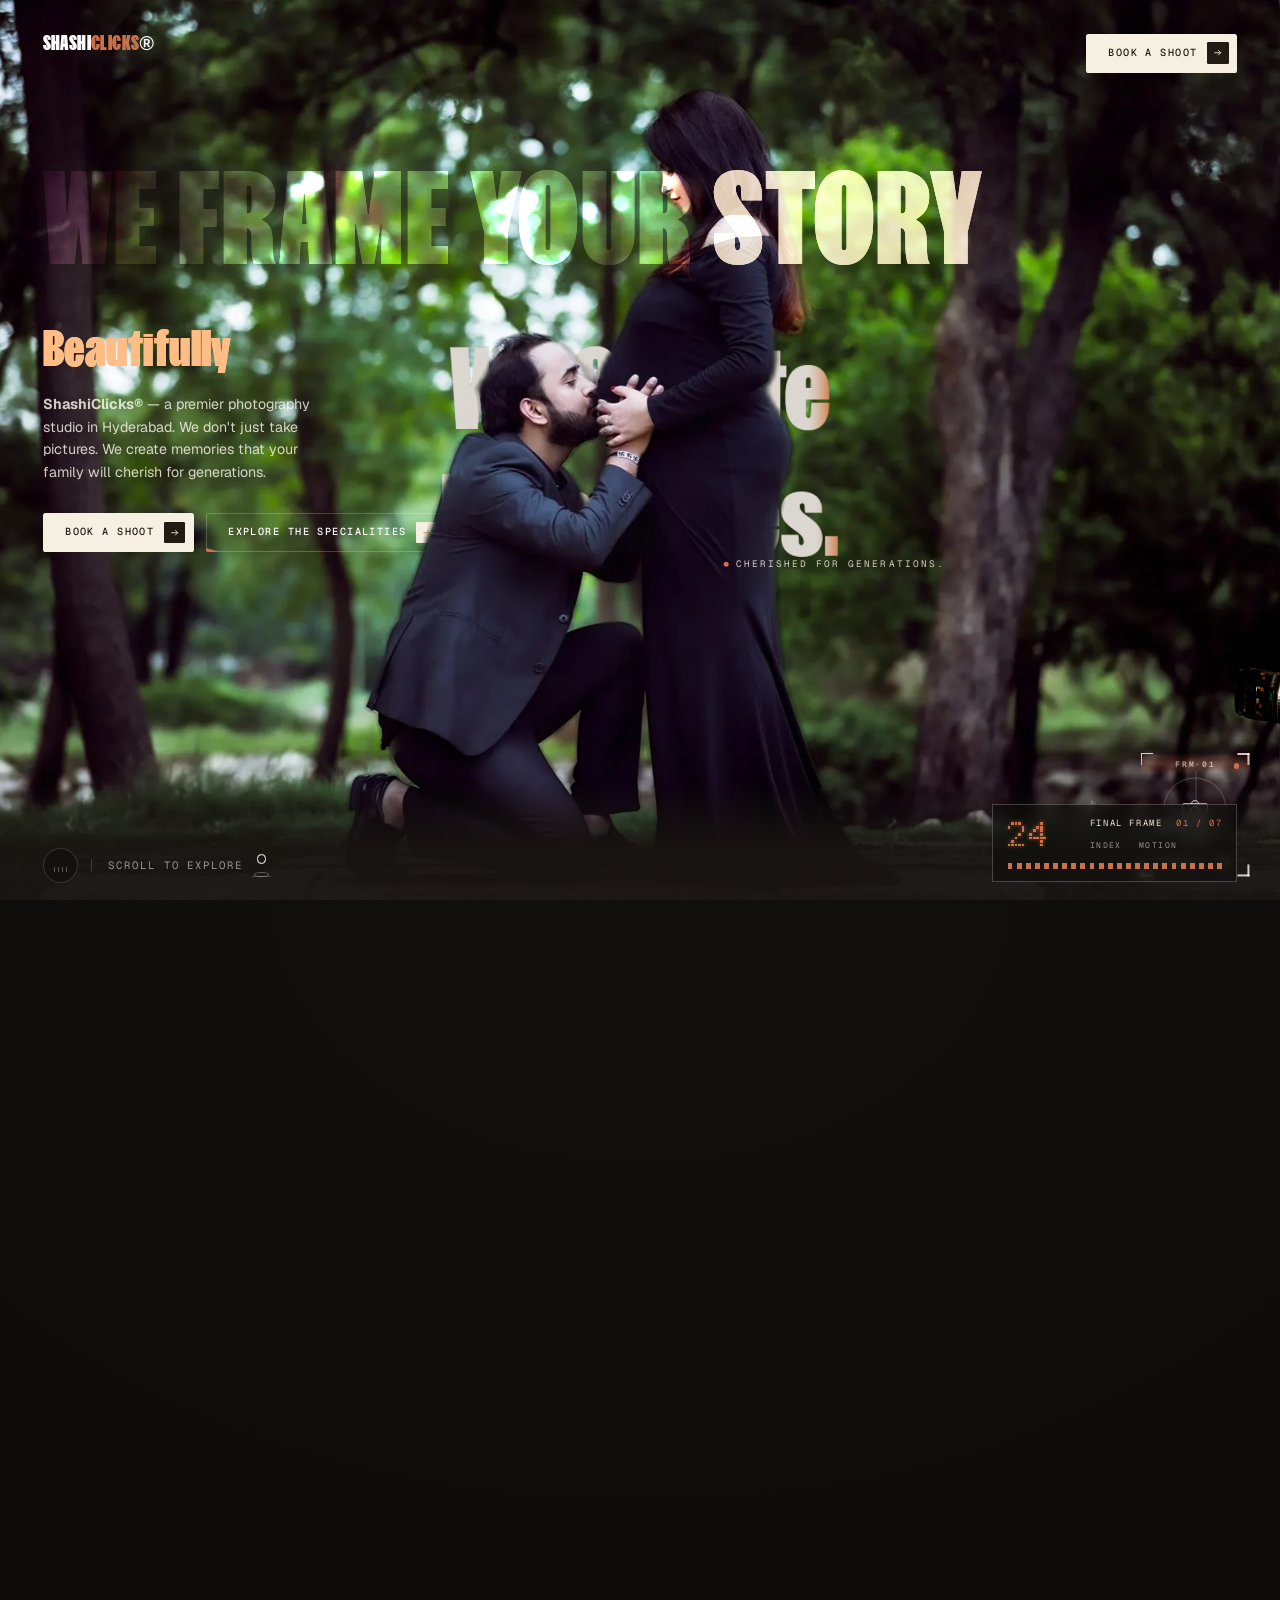
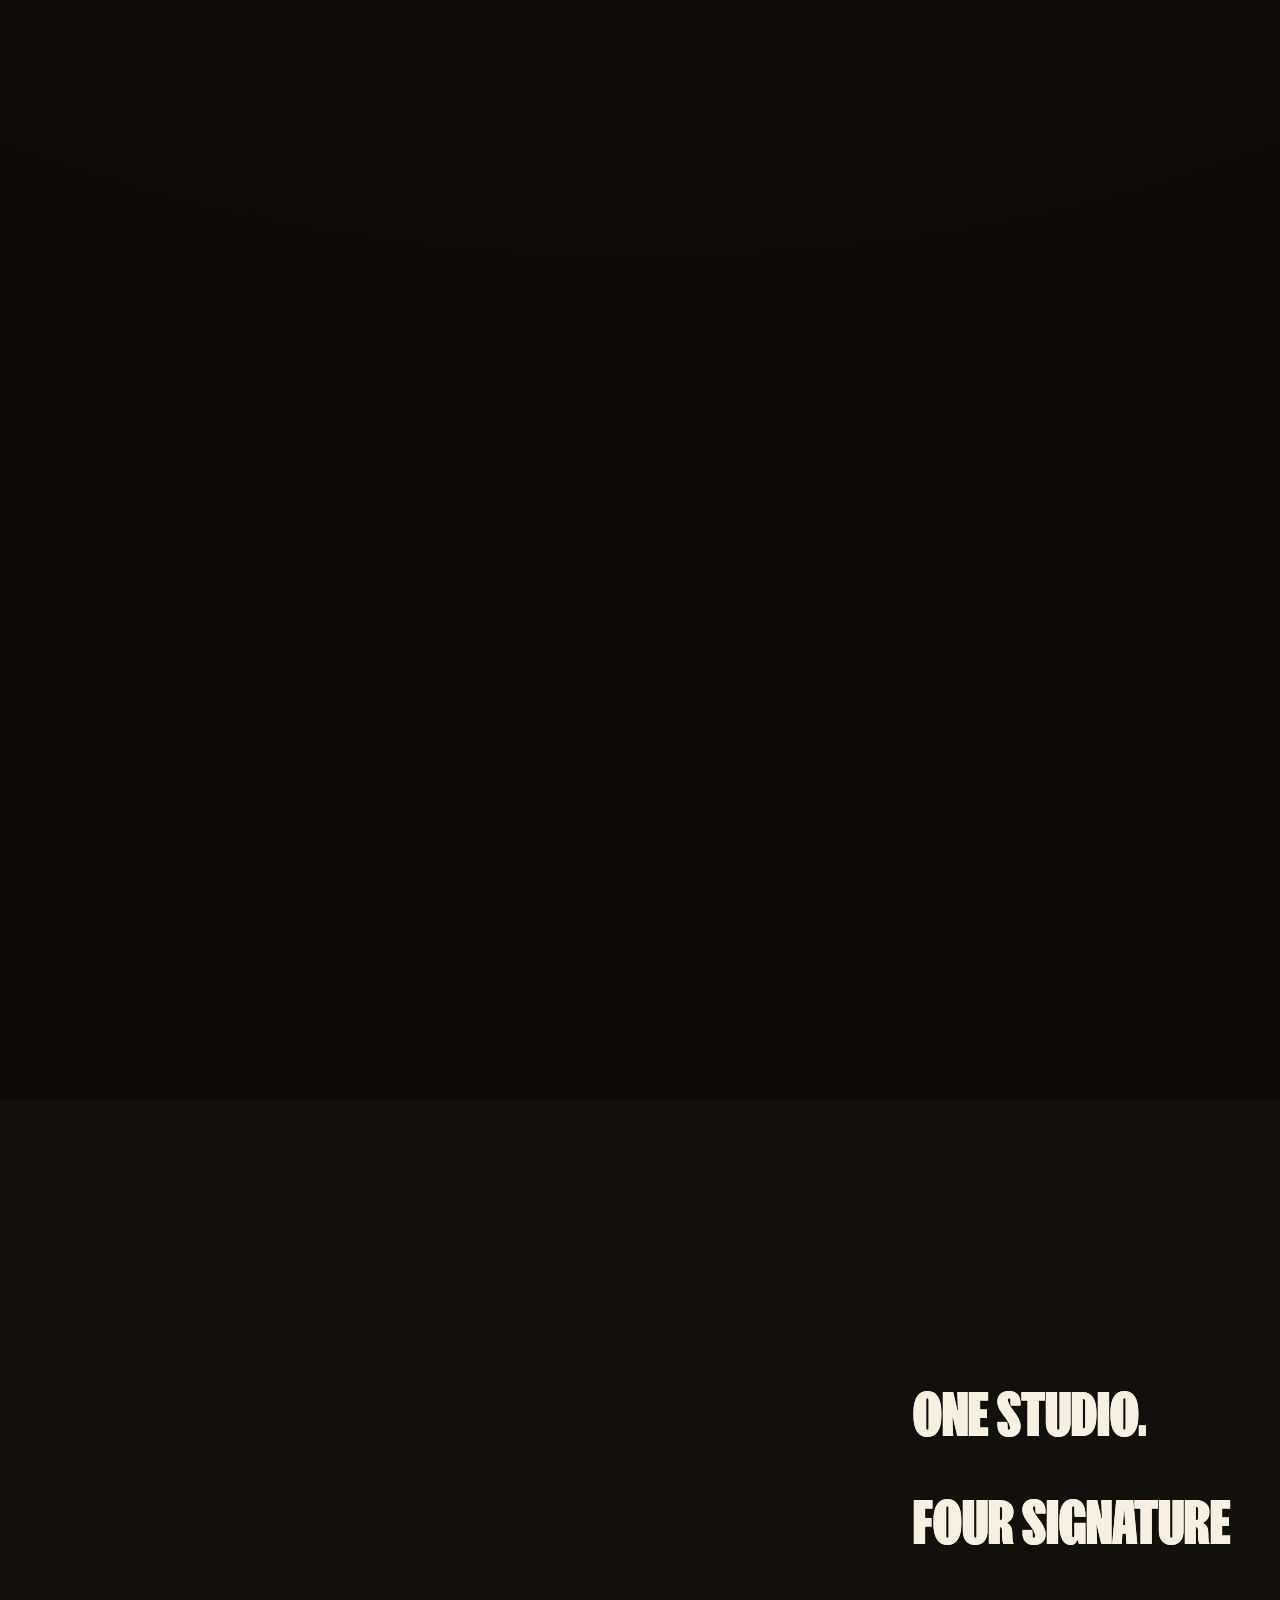
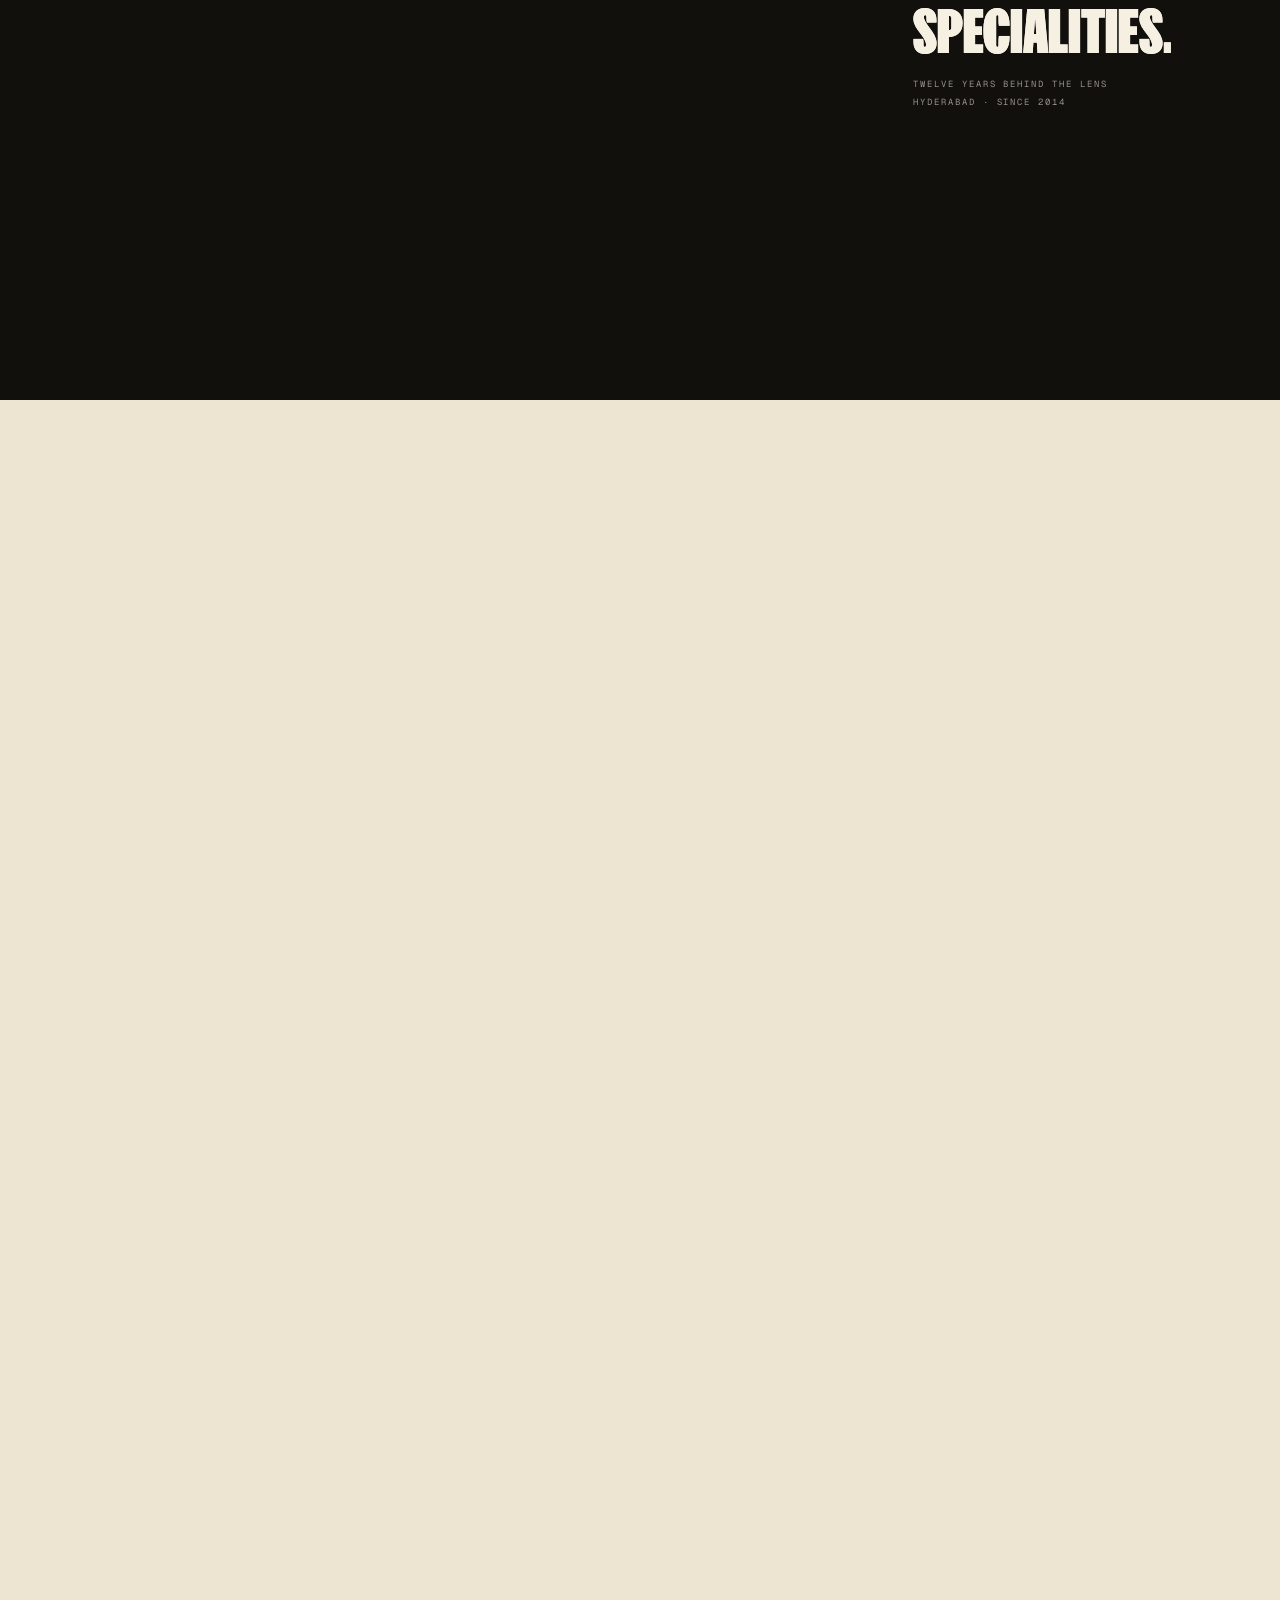
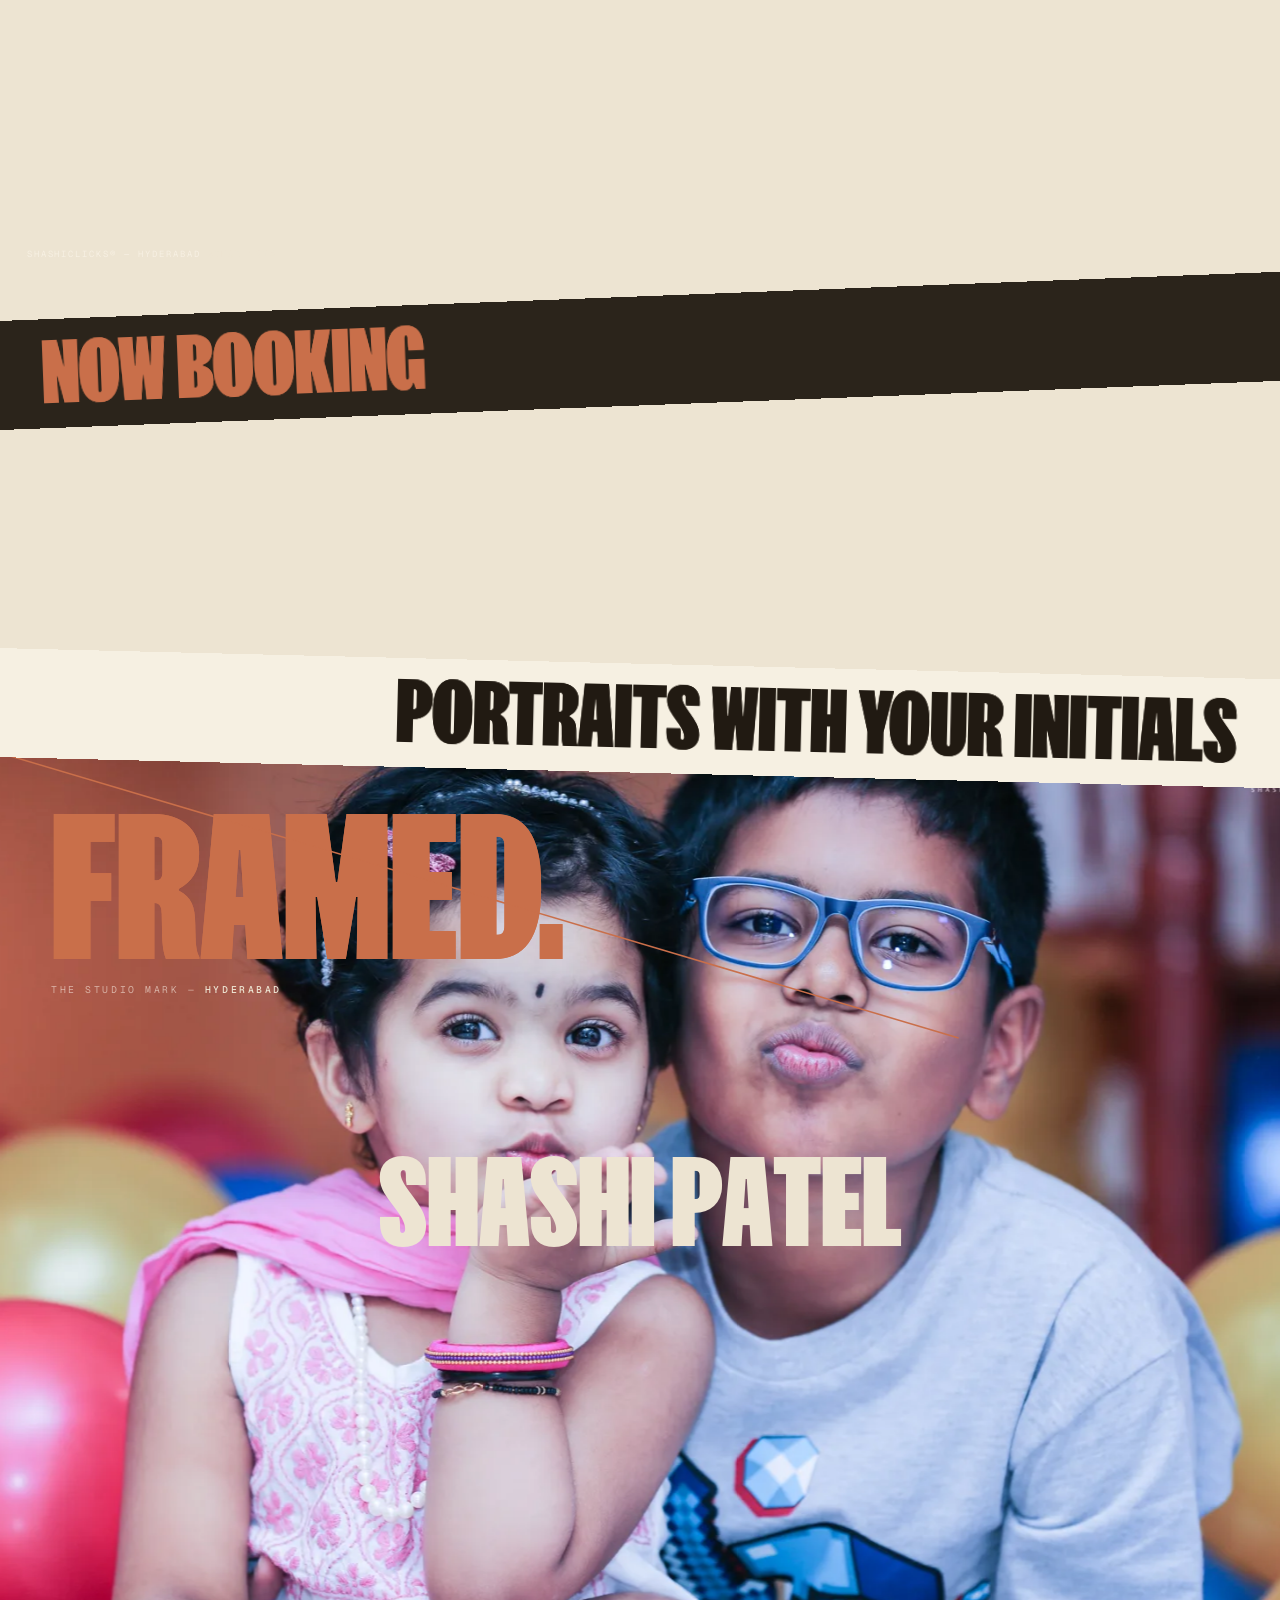
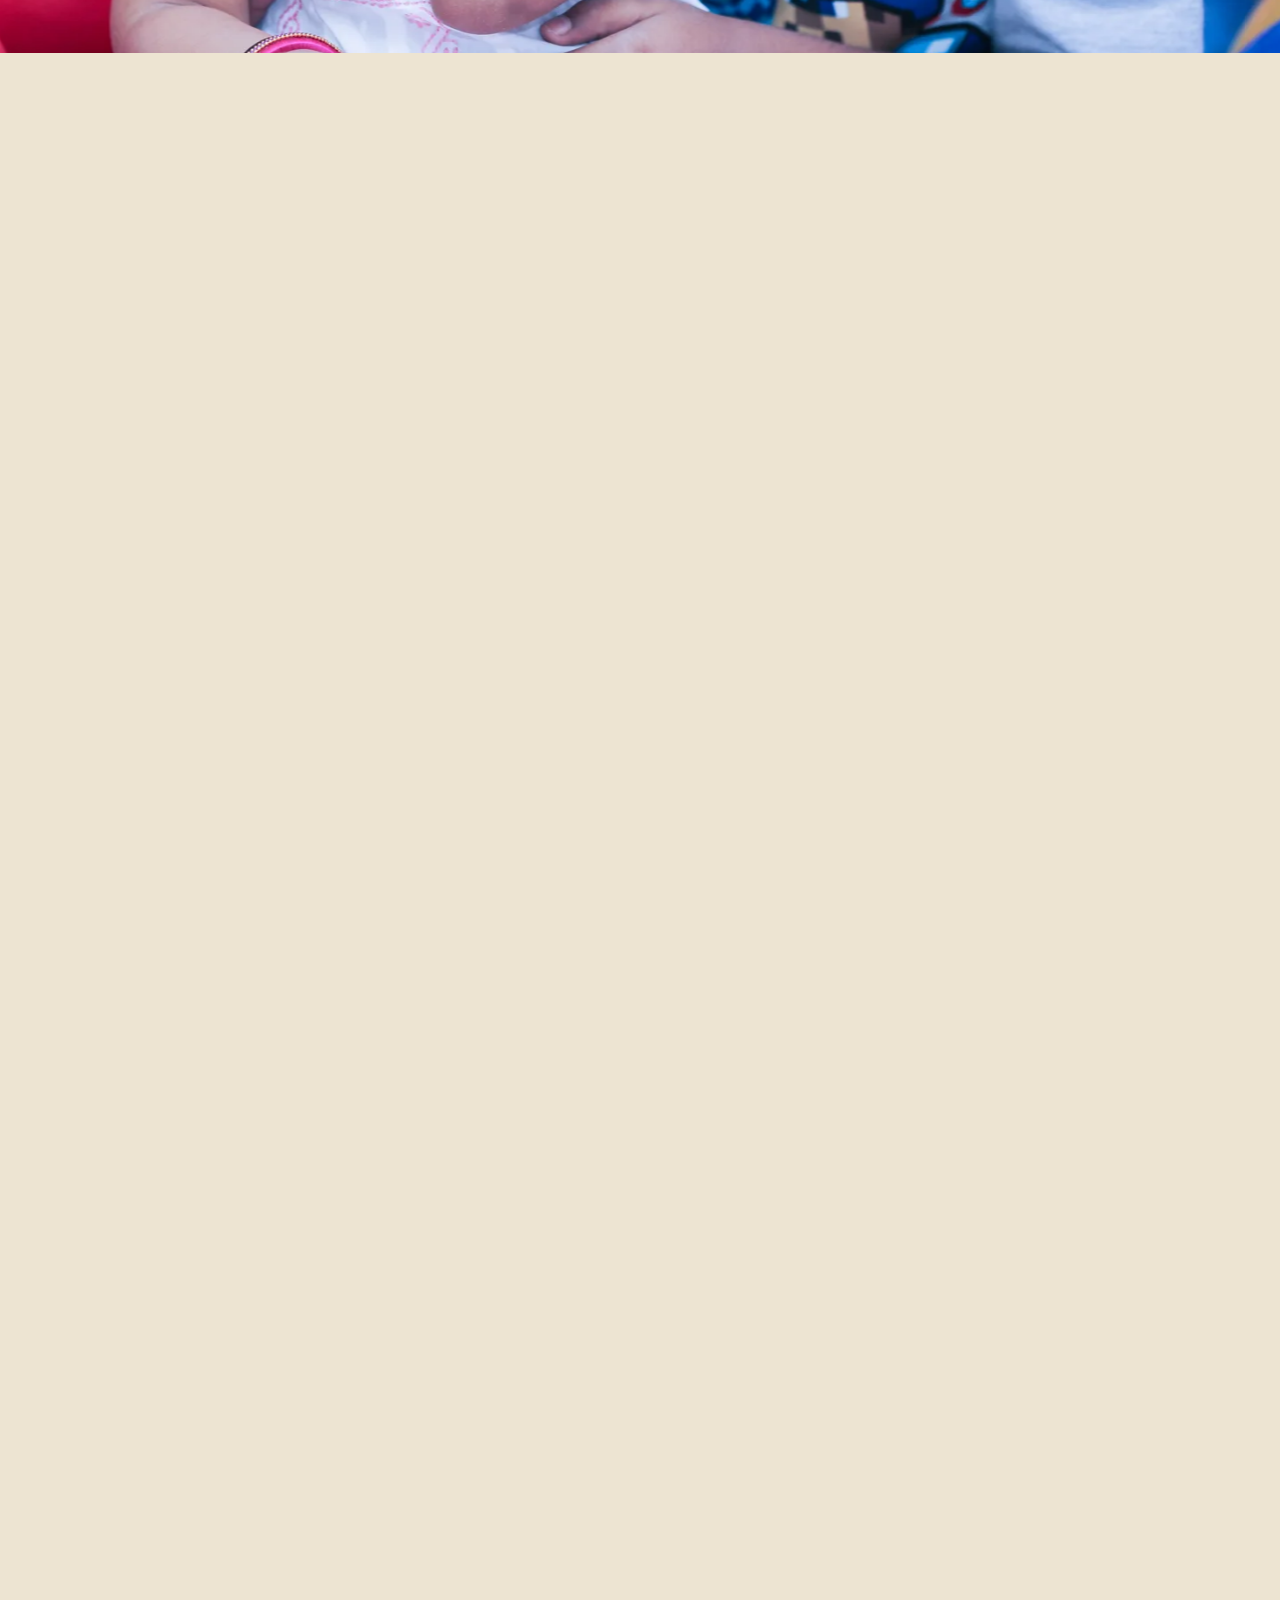
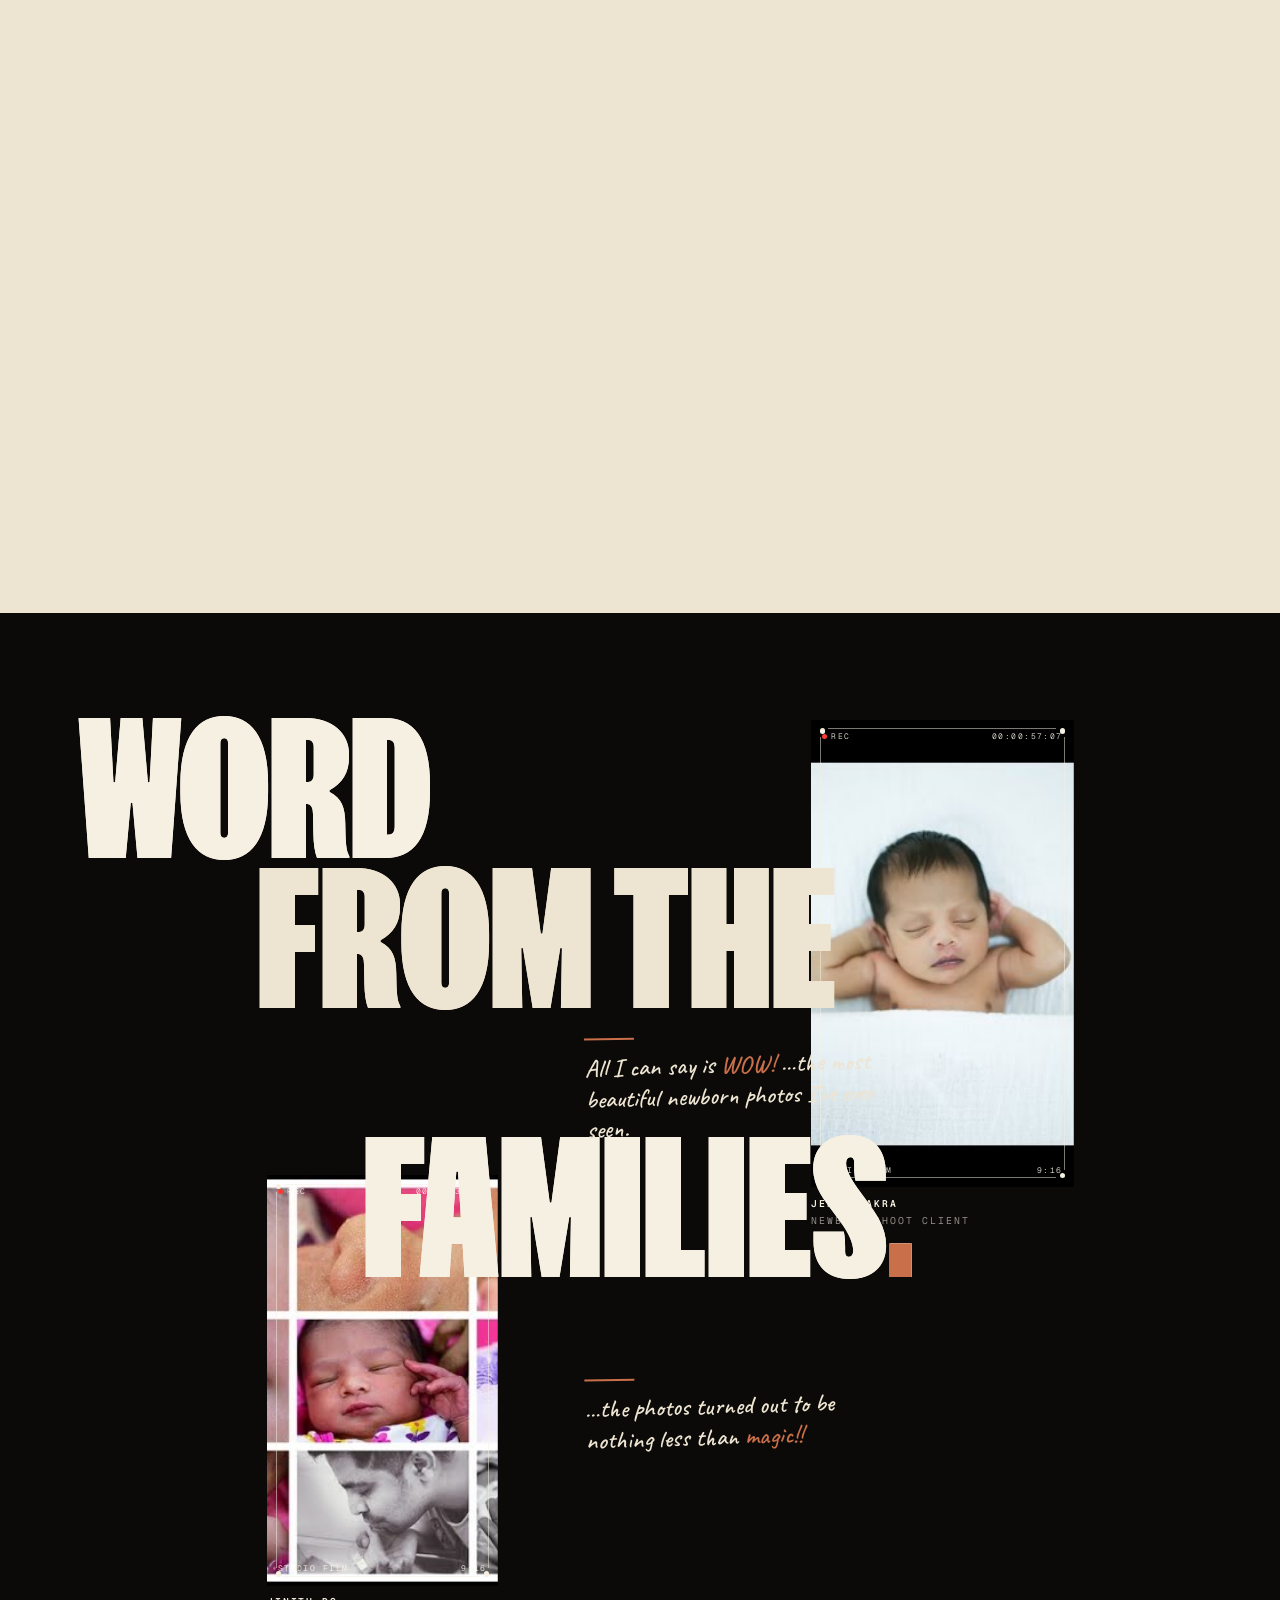
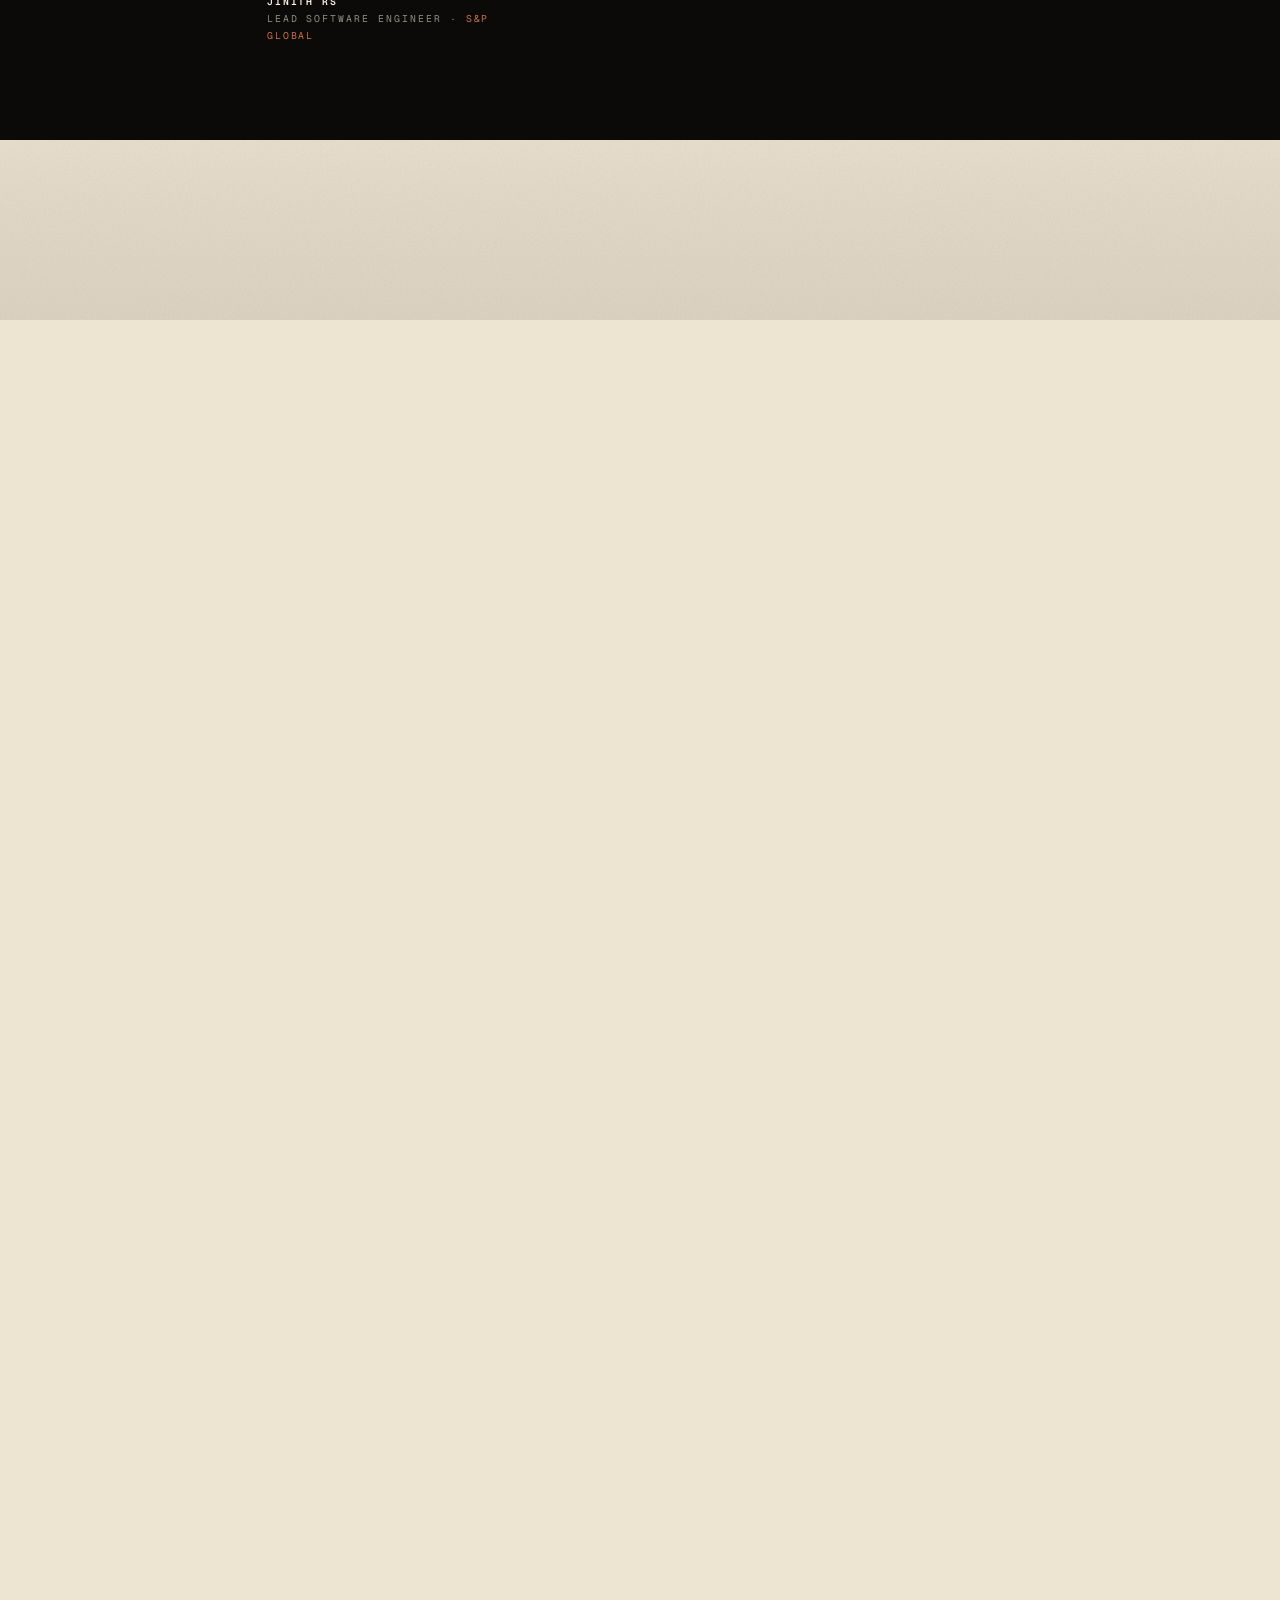
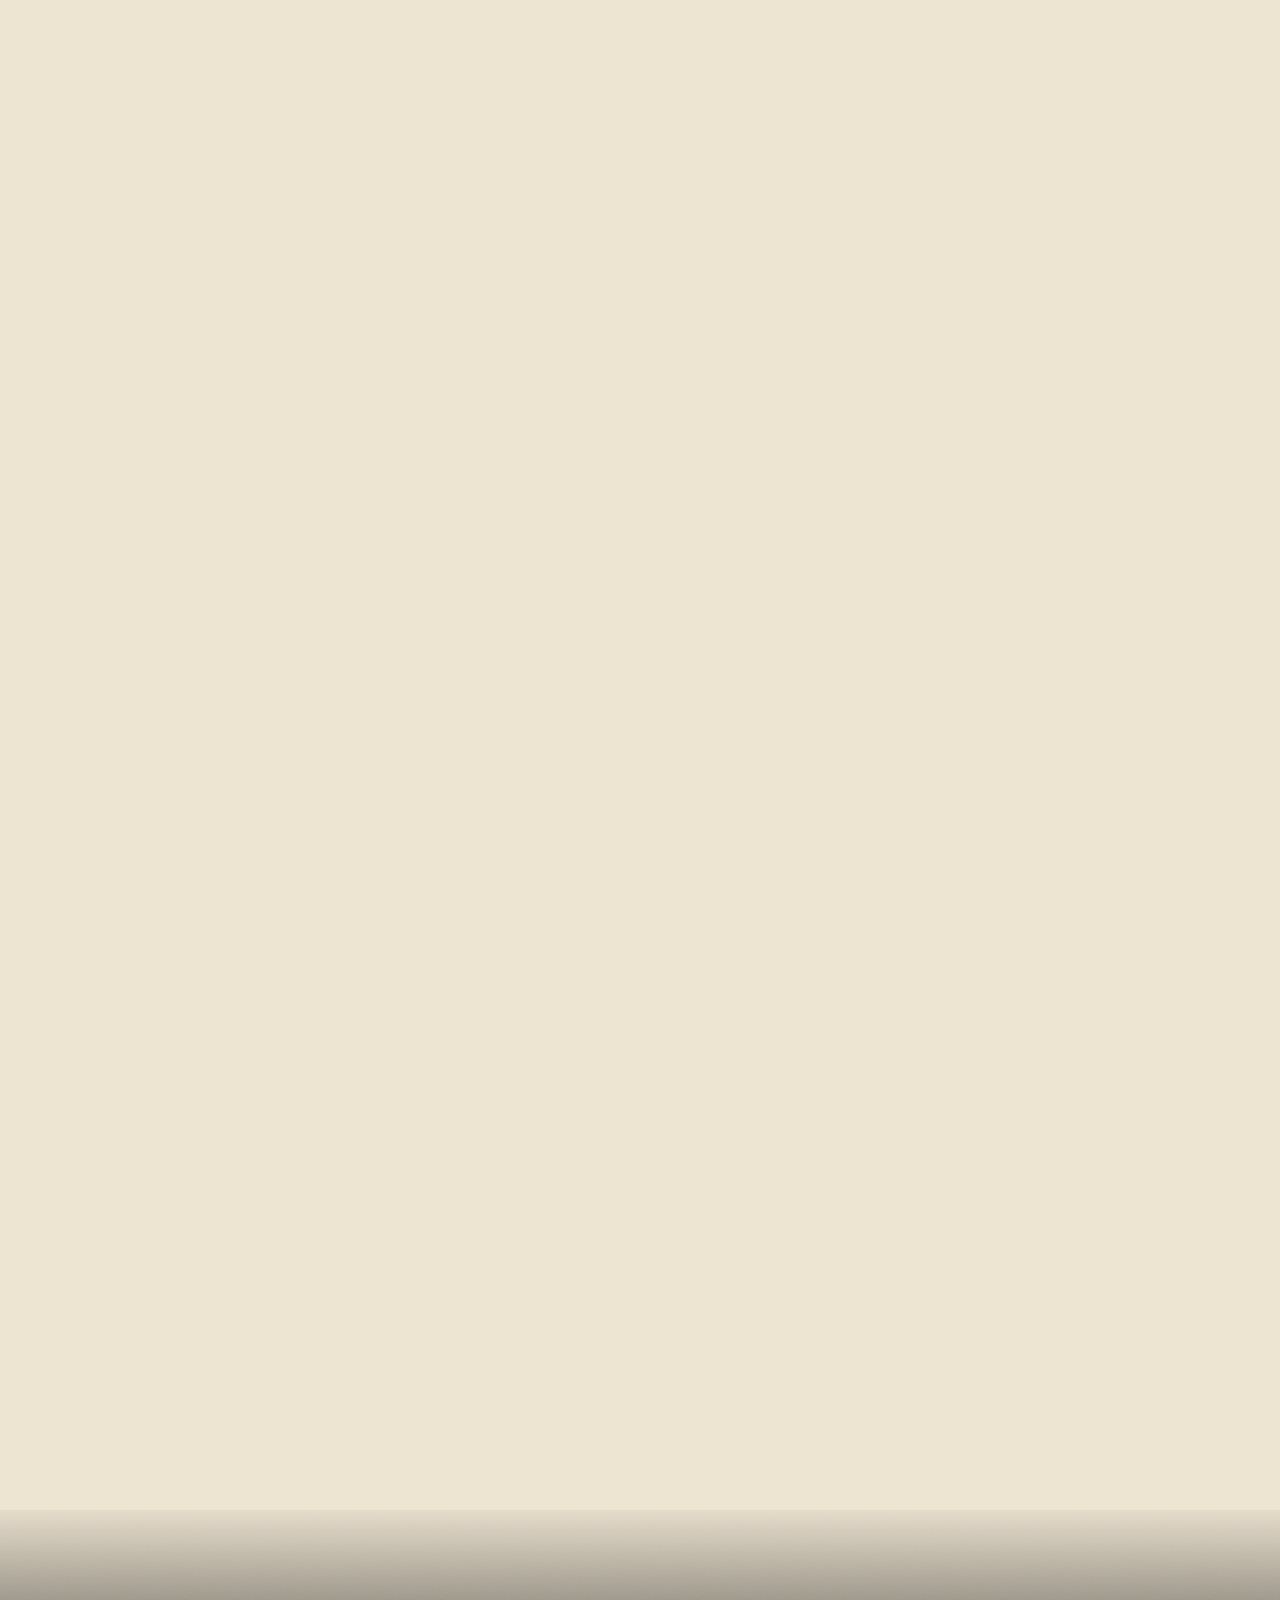
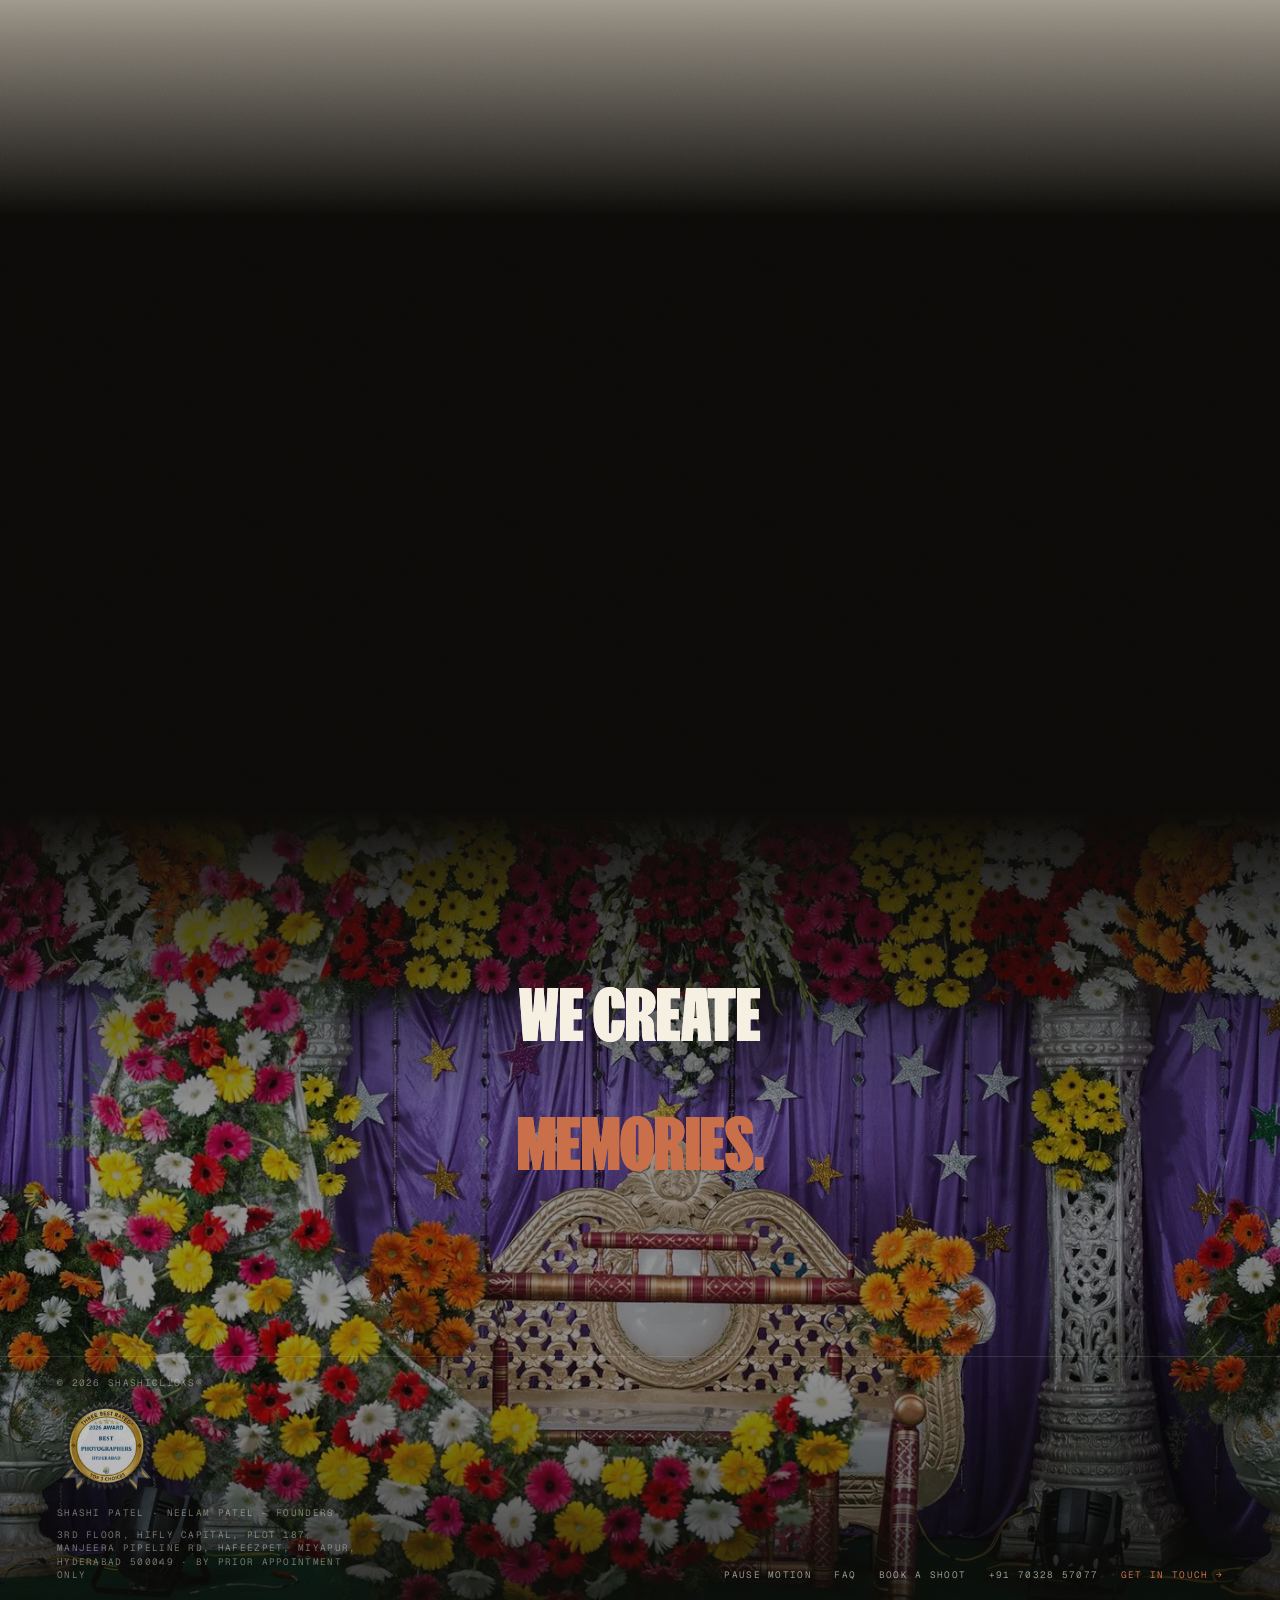
==== commit 370f564a: "Spec rebuild: WebGL shader-stack hero with blend headlines, Three helix court with Canon camera, pin" ====
--- a/index.html
+++ b/index.html
@@ -1,246 +1,332 @@
 <!DOCTYPE html>
-<html lang="en" class="is-intro">
+<html lang="en" class="is-intro is-prepaint">
 <head>
 <meta charset="UTF-8">
 <meta name="viewport" content="width=device-width, initial-scale=1.0">
 <title>ShashiClicks — Professional Photographer in Hyderabad</title>
 <meta name="description" content="ShashiClicks — a premier photography studio in Hyderabad. Maternity, newborn, kids, wedding and family photography. We frame your story beautifully.">
 <meta name="theme-color" content="#161310">
-<link rel="stylesheet" href="css/main.css?v=8">
+<link rel="preload" href="assets/fonts/FKScreamer-Black.woff2" as="font" type="font/woff2" crossorigin>
+<link rel="preload" href="assets/fonts/GeistMono-Variable.woff2" as="font" type="font/woff2" crossorigin>
+<link rel="stylesheet" href="css/main.css?v=11">
 <script type="application/ld+json">
 {"@context":"https://schema.org","type":"LocalBusiness","name":"ShashiClicks","email":"contact@shashiclicks.com","telephone":"+91 7032857077","address":{"@type":"PostalAddress","streetAddress":"3rd Floor, Hifly Capital, Plot 187, Manjeera Pipeline Rd, Hafeezpet, Miyapur","addressLocality":"Hyderabad","postalCode":"500049","addressCountry":"IN"},"aggregateRating":{"@type":"AggregateRating","ratingValue":"4.9","bestRating":"5"}}
 </script>
 </head>
 <body>
+<!-- Skip links (reference: skip bar, first in DOM) -->
+<div class="skip">
+  <a class="skip__link" href="#court">Skip to content</a>
+  <button class="skip__link" type="button" data-motion-toggle aria-pressed="false">Pause motion</button>
+</div>
+
+<!-- Page-transition door -->
+<div class="pt-door" data-pt-door aria-hidden="true">
+  <div class="pt-door__light" data-pt-light></div>
+  <div class="pt-door__leaf pt-door__leaf--a" data-pt-leaf="a"><span class="pt-door__bar"></span><span class="pt-door__rim" data-pt-rim></span></div>
+  <div class="pt-door__leaf pt-door__leaf--b" data-pt-leaf="b"><span class="pt-door__bar"></span><span class="pt-door__rim" data-pt-rim></span></div>
+  <div class="pt-door__flood" data-pt-flood></div>
+  <p class="pt-door__label" data-pt-label><span class="pt-door__name" data-pt-name>Book a Shoot</span></p>
+</div>
+
 <!-- Loader -->
-<div class="loader" id="loader" aria-hidden="true">
-  <div class="loader-num" id="loaderNum">0</div>
-  <div class="loader__word">SHASHI<span>CLICKS</span></div>
-  <div class="loader__pct"><span id="loaderPct">0</span>% — LOADING THE STUDIO</div>
-  <div class="loader__bar"><i id="loaderBar"></i></div>
-  <button class="loader__skip" id="loaderSkip" type="button">Skip →</button>
+<div id="loader" class="loader loader--live" aria-hidden="true">
+  <div class="loader__blocks"></div>
+  <div class="loader__ui">
+    <span class="loader__label"><svg class="loader__mark" viewBox="0 0 40 28" fill="none" stroke="currentColor" stroke-width="2"><rect x="2" y="6" width="36" height="20" rx="2"/><circle cx="20" cy="16" r="6"/><path d="M14 6l3-4h6l3 4"/></svg>ShashiClicks®</span>
+    <span class="loader__pct">0%</span>
+    <span class="loader__bar"><i></i></span>
+  </div>
+  <button id="skip" class="loader__skip" type="button">[ Skip ]</button>
 </div>
-
-<div class="trx" id="trx" aria-hidden="true"></div>
-
-<!-- Shot-clock HUD (fixed, like the reference) -->
-<div class="hud" id="hud" aria-hidden="true">
-  <div class="hud__num" id="hudNum">24</div>
-  <div class="hud__meta"><span id="hudLabel">THE STUDIO</span><span id="hudFrac">01 / 07</span></div>
-  <div class="hud__play">▶</div>
-  <div class="hud__ticks" id="hudTicks"></div>
-</div>
-
-<!-- Top bar: logo + one solid button, as the reference -->
+<div class="loader-num" id="loaderNum" aria-hidden="true"><svg class="loader-num__svg" id="loaderNumSvg" preserveAspectRatio="none"><rect id="loaderNumBg" fill="#000"></rect><g id="loaderNumG"></g></svg></div>
+
+<!-- Top bar -->
 <header class="bar" id="bar">
-  <a class="bar__logo" href="#hero">SHASHI<b>CLICKS</b>®</a>
-  <a class="btn btn--cream" href="kit.html">Book a Shoot <span class="btn__arr">→</span></a>
+  <a class="bar__logo" href="#hero" aria-label="ShashiClicks — home">SHASHI<b>CLICKS</b>®</a>
+  <a class="btn btn--icon btn--light bar__cta" href="kit.html" data-pt-link data-pt-name="Book a Shoot">
+    <span class="btn__bg"><span class="btn__bg-hover"></span></span>
+    <span class="btn__inner"><span class="btn__mask"><span class="btn__text">Book a Shoot</span></span><span class="btn__icon-wrap"><span class="btn__icon-bg"></span><span class="btn__icon-mask"><span class="btn__icon-list"><svg class="btn__icon" viewBox="0 0 24 24" fill="none" stroke="currentColor" stroke-width="2"><path d="M4 12h15M13 6l6 6-6 6"/></svg><svg class="btn__icon" viewBox="0 0 24 24" fill="none" stroke="currentColor" stroke-width="2"><path d="M4 12h15M13 6l6 6-6 6"/></svg><svg class="btn__icon" viewBox="0 0 24 24" fill="none" stroke="currentColor" stroke-width="2"><path d="M4 12h15M13 6l6 6-6 6"/></svg></span></span></span></span>
+  </a>
 </header>
-
-<main id="site">
-  <!-- Hero: three layers, as the reference — bg photo / photo-filled headline / subject cutout -->
-  <section class="hero" id="hero">
-    <div class="hero__bg"><img src="assets/img/hero.webp" alt="Maternity portrait by ShashiClicks in a green park — a partner kneeling to kiss the mother's bump" fetchpriority="high"></div>
-    <h1 class="hero__fill" id="heroH1"><span class="w">We Frame</span> <span class="w">Your</span> <span class="w">Story</span></h1>
-    <img class="hero__fg" src="assets/img/hero-cutout.png" alt="" aria-hidden="true">
-    <div class="hero__scrim" aria-hidden="true"></div>
-    <div class="hero__inner">
-      <div class="hero__h2">Beautifully</div>
-      <p class="hero__sub"><b>ShashiClicks®</b> — a premier photography studio in Hyderabad. We don't just take pictures. We create memories that your family will cherish for generations.</p>
-      <div class="hero__btns">
-        <a class="btn btn--cream" href="kit.html">Book a Shoot <span class="btn__arr">→</span></a>
-        <a class="btn btn--ghost" href="#tech">Explore the Specialities</a>
-      </div>
-    </div>
-    <div class="hero__ticker"><span class="dot"></span><span id="tickerText">We don't just take pictures.</span></div>
-    <div class="hero__reticle" aria-hidden="true">
-      <span class="hr__lab hr__lab--t">FRM · 01</span>
-      <svg class="hr__ring" viewBox="0 0 100 100" fill="none" stroke="currentColor">
-        <circle cx="50" cy="50" r="47" stroke-width=".8" opacity=".55"/>
-        <circle cx="50" cy="50" r="31" stroke-width=".8" opacity=".8"/>
-        <path d="M50 3v14M50 83v14M3 50h14M83 50h14" stroke-width=".8" opacity=".55"/>
-        <rect x="38" y="43" width="24" height="15" rx="2" stroke-width="1.1"/>
-        <circle cx="50" cy="50.5" r="4.6" stroke-width="1.1"/>
-        <path d="M44 43l3-4h6l3 4" stroke-width="1.1"/>
-      </svg>
-      <span class="hr__lab">X 17.44 · Y 78.37</span>
-      <span class="hr__lab hr__lab--b">Studio / 01</span>
-    </div>
-    <div class="hero__scroll">Scroll to explore</div>
-  </section>
-
-  <!-- Court → The Journey (WebGL helix) -->
-  <section class="court" id="court">
-    <div class="court__stage">
-      <div class="court__big" id="courtBig" aria-hidden="true">We Create<br>Memories.</div>
-      <div class="court__rays" aria-hidden="true"></div>
-      <canvas id="journeyCanvas" aria-label="A scrolling journey through ShashiClicks photographs — maternity, newborn, kids, wedding, cake smash, events, fashion, toddlers and pre-wedding shoots"></canvas>
-      <canvas id="journeyGL" aria-hidden="true"></canvas>
-      <img class="court__poster" id="courtPoster" src="assets/img/hero.webp" alt="" aria-hidden="true">
-      <div class="court__glow" aria-hidden="true"></div>
-    </div>
-  </section>
-
-  <!-- Tech → Specialities (pinned stage: headline, then cards glide) -->
-  <section class="tech" id="tech">
-    <div class="tech__pin" id="techPin">
-      <div class="tech__intro" id="techIntro">
-        <h2><span class="cf">One Studio.</span><br><span class="cf">Four Signature</span><br><span class="cf">Specialities.</span></h2>
-      </div>
-      <div class="tech__intro-meta" id="techMeta">Twelve years behind the lens<br>Every frame. Every memory.</div>
-      <article class="tech__panel">
-        <div class="tcard2">
-          <img class="bg" src="assets/img/tech-maternity.webp" alt="Maternity portrait session by ShashiClicks" loading="lazy">
-          <div class="tcard2__info">
-            <div class="tcard2__hud"><span>Glow</span><span>01 / 04</span></div>
-            <h3>Maternity</h3>
-            <p>The beauty of motherhood — best at 30–36 weeks; luxury gowns and props provided at the studio.</p>
-          </div>
-        </div>
-      </article>
-      <article class="tech__panel">
-        <div class="tcard2">
-          <img class="bg" src="assets/img/tech-newborn.webp" alt="Newborn baby portrait by ShashiClicks" loading="lazy">
-          <div class="tcard2__info">
-            <div class="tcard2__hud"><span>First Smile</span><span>02 / 04</span></div>
-            <h3>Newborn</h3>
-            <p>Great parents. Amazing shoots. Beautiful pics — and a baby whisperer on set.</p>
-          </div>
-        </div>
-      </article>
-      <article class="tech__panel">
-        <div class="tcard2">
-          <img class="bg" src="assets/img/tech-kids.webp" alt="Kids portrait by ShashiClicks" loading="lazy">
-          <div class="tcard2__info">
-            <div class="tcard2__hud"><span>First Steps</span><span>03 / 04</span></div>
-            <h3>Kids</h3>
-            <p>Infants, toddlers, siblings and cake smashes — patience first, every mood gets its frame.</p>
-          </div>
-        </div>
-      </article>
-      <article class="tech__panel">
-        <div class="tcard2">
-          <img class="bg" src="assets/img/tech-wedding.webp" alt="Wedding photograph by ShashiClicks" loading="lazy">
-          <div class="tcard2__info">
-            <div class="tcard2__hud"><span>The Vow</span><span>04 / 04</span></div>
-            <h3>Wedding</h3>
-            <p>Modern, contemporary and off-beat — plus pre &amp; post-wedding stories and events.</p>
-          </div>
-        </div>
-      </article>
-    </div>
-  </section>
-
-  <!-- Team → Your names, framed (full-bleed pinned stage) -->
-  <section class="names" id="names">
-    <div class="names__stage">
-      <img class="names__photo" id="namesPhoto" src="assets/img/names-base.webp" alt="Sibling photograph by ShashiClicks — the frame your initials are drawn into" loading="lazy">
-      <canvas id="namesCanvas" width="1200" height="800"></canvas>
-      <h2 class="names__big">Framed.</h2>
-      <div class="names__bracket" aria-hidden="true"></div>
-      <div class="names__vert" id="namesVert">SP</div>
-      <div class="names__panel" id="namesPanel">
-        <h3>Your Initials</h3>
-        <p>Drawn into the frame, never printed on. The full name goes in; the initials stay — the way every finished ShashiClicks portrait carries its mark.</p>
-        <button class="names__cta" id="namesCta" type="button">Try with your initials <span class="btn__arr">→</span></button>
-        <div class="names__row">
-          <input id="nameInput" type="text" placeholder="e.g. Shashi Patel" autocomplete="off" aria-label="Your full name">
-          <span class="names__mono" id="namesMono">SP</span>
-        </div>
-      </div>
-    </div>
-  </section>
-
-  <!-- Testimonials (giant staggered headline + vertical film cards) -->
-  <section class="testi" id="testi">
-    <div class="testi__lines" aria-hidden="true"></div>
-    <h2 class="testi__h"><span class="l1">Word from the</span><span class="l2">Families<i>.</i></span></h2>
-    <div class="testi__grid" id="testiGrid"></div>
-  </section>
-
-  <!-- Finale (light stage, 410vh sticky, −80vh overlap) -->
-  <section class="finale" id="finale">
-    <div class="finale__stage">
-      <div class="finale__kick">Hyderabad · Since 2014</div>
-      <h2 class="finale__big">Let's Create <span>Memories.</span></h2>
-      <div class="finale__pouches">
-        <figure class="pouch" data-pouch>
-          <img src="assets/img/finale-studio.webp" alt="ShashiClicks studio portrait, Hyderabad" loading="lazy">
-        </figure>
-        <figure class="pouch" data-pouch>
-          <img src="assets/img/finale-wedding.webp" alt="Wedding photograph by ShashiClicks" loading="lazy">
-        </figure>
-      </div>
-      <div class="finale__cta">
-        <a class="btn btn--dark" href="kit.html">Book a Shoot <span class="btn__arr">→</span></a>
-        <div class="finale__facts">Booking deposit <b>₹5,000</b> · adjusted against your package&ensp;—&ensp;Additional edited photo <b>₹600</b> each</div>
-      </div>
-    </div>
-  </section>
-
-  <!-- Dusk / founders (exact 100vh slot on the dusk gradient) -->
-  <section class="dusk" id="founders">
-    <h2>The Founders</h2>
-    <div class="dusk__grid">
-      <article class="founder">
-        <h3>Shashi Patel</h3>
-        <div class="founder__role">Founder — NIT Raipur</div>
-        <p>“I am Shashi — an NITian by qualification, an artist at heart, and the founder of ShashiClicks®. My love affair with photography began in childhood with a Kodak reel camera and followed me through my engineering days at NIT Raipur. Realizing that freezing moments was my true calling, I chose passion over a corporate desk. For me, every single click isn't just a service; it's a timeless memory.”</p>
-        <p class="founder__line">Our vision — “To click every shot as our favourite for life time!”</p>
-      </article>
-      <article class="founder">
-        <h3>Neelam Patel</h3>
-        <div class="founder__role">Co-Founder &amp; Studio Manager</div>
-        <p>An engineer by profession and photographer by passion, with over 9 years' experience in the professional photography industry. Winner of the Telangana State Photography Award and corporate &amp; national level awards. Her job is primarily client care and communications — if you call the studio phone, she's who you'll speak with. Clients call her the “Newborn Whisperer”.</p>
-        <p class="founder__line">Our mission — “To capture stories in the form of images, so you can look back years from today and relive that moment in time.”</p>
-      </article>
-    </div>
-  </section>
-
-  <!-- Footer (full-bleed photo, centred tagline, one mono link row) -->
+<button id="snd" class="snd snd--off" type="button" data-snd aria-pressed="false" aria-label="Turn sound on">
+  <span class="snd__ring"><span class="snd__eq"><i></i><i></i><i></i><i></i></span></span><span class="snd__div"></span>
+</button>
+
+<div class="site">
+<main class="site__main" id="main">
+
+  <!-- ============ HERO ============ -->
+  <section id="hero" tabindex="-1" class="hero hero--h1a hero--h1b hero--h1c hero--h1front hero--pcb">
+    <div class="hero__media">
+      <img class="hero__poster" src="assets/img/hero.webp" alt="Maternity portrait by ShashiClicks in a green park — a partner kneeling to kiss the mother's bump" fetchpriority="high">
+      <img class="hero__poster hero__poster--first" src="assets/img/hero.webp" alt="" aria-hidden="true">
+      <canvas class="hero__canvas" id="heroCanvas"></canvas>
+    </div>
+    <img class="hero__player-front" src="assets/img/hero-cutout.png" alt="" aria-hidden="true">
+    <div class="hero__player-glow" aria-hidden="true"></div>
+    <img class="hero__floor-strip" src="assets/img/hero.webp" alt="" aria-hidden="true">
+    <div class="hero__seam" aria-hidden="true"></div>
+    <div class="hero__copy">
+      <h1 class="hero__h1" data-fill="ghost" data-fit="phone"><span class="hero__h1-line hero__h1-line--giant"><span class="cf-seg">We Frame Your Story</span></span></h1>
+      <div class="hero__main">
+        <div class="hero__headline">
+          <p class="hero__tagline"><span class="hero__h1-line"><span class="cf-seg">Beautifully</span></span></p>
+          <p class="hero__para"><b>ShashiClicks®</b> — a premier photography studio in Hyderabad. We don't just take pictures. We create memories that your family will cherish for generations.</p>
+          <div class="hero__cta-row">
+            <a class="btn btn--icon btn--light" href="kit.html" data-pt-link data-pt-name="Book a Shoot">
+              <span class="btn__bg"><span class="btn__bg-hover"></span></span>
+              <span class="btn__inner"><span class="btn__mask"><span class="btn__text">Book a Shoot</span></span><span class="btn__icon-wrap"><span class="btn__icon-bg"></span><span class="btn__icon-mask"><span class="btn__icon-list"><svg class="btn__icon" viewBox="0 0 24 24" fill="none" stroke="currentColor" stroke-width="2"><path d="M4 12h15M13 6l6 6-6 6"/></svg><svg class="btn__icon" viewBox="0 0 24 24" fill="none" stroke="currentColor" stroke-width="2"><path d="M4 12h15M13 6l6 6-6 6"/></svg><svg class="btn__icon" viewBox="0 0 24 24" fill="none" stroke="currentColor" stroke-width="2"><path d="M4 12h15M13 6l6 6-6 6"/></svg></span></span></span></span>
+            </a>
+            <a class="btn btn--icon btn--ghost" href="#tech">
+              <span class="btn__bg"><span class="btn__bg-hover"></span></span>
+              <span class="btn__inner"><span class="btn__mask"><span class="btn__text">Explore the Specialities</span></span><span class="btn__icon-wrap"><span class="btn__icon-bg"></span><span class="btn__icon-mask"><span class="btn__icon-list"><svg class="btn__icon" viewBox="0 0 24 24" fill="none" stroke="currentColor" stroke-width="2"><path d="M4 12h15M13 6l6 6-6 6"/></svg><svg class="btn__icon" viewBox="0 0 24 24" fill="none" stroke="currentColor" stroke-width="2"><path d="M4 12h15M13 6l6 6-6 6"/></svg><svg class="btn__icon" viewBox="0 0 24 24" fill="none" stroke="currentColor" stroke-width="2"><path d="M4 12h15M13 6l6 6-6 6"/></svg></span></span></span></span>
+            </a>
+          </div>
+        </div>
+      </div>
+      <div class="hero__slogan" data-slogans aria-hidden="true">
+        <span class="hero__slogan-item hero__slogan-item--a"><span class="hero__slogan-dot"></span><span class="hero__slogan-text">We don't just take pictures.</span></span>
+        <span class="hero__slogan-item hero__slogan-item--b"><span class="hero__slogan-dot"></span><span class="hero__slogan-text">We create memories.</span></span>
+        <span class="hero__slogan-item hero__slogan-item--c"><span class="hero__slogan-dot"></span><span class="hero__slogan-text">Cherished for generations.</span></span>
+        <span class="hero__slogan-item hero__slogan-item--d"><span class="hero__slogan-dot"></span><span class="hero__slogan-text">Hyderabad · Since 2014</span></span>
+      </div>
+      <a class="hero__prod-card" data-court-anchor href="kit.html" data-pt-link data-pt-name="Book a Shoot" aria-label="Book a shoot — ShashiClicks studio card">
+        <i class="hero__pc-corner hero__pc-corner--tl" aria-hidden="true"></i>
+        <i class="hero__pc-corner hero__pc-corner--tr" aria-hidden="true"></i>
+        <i class="hero__pc-corner hero__pc-corner--bl" aria-hidden="true"></i>
+        <i class="hero__pc-corner hero__pc-corner--br" aria-hidden="true"></i>
+        <span class="hero__pc-reticle" aria-hidden="true"></span>
+        <span class="hero__pc-scan" aria-hidden="true"></span>
+        <span class="hero__pc-top" aria-hidden="true"><b>FRM·01</b></span>
+        <span class="hero__pc-coords" aria-hidden="true">X 17.44 · Y 78.37</span>
+        <svg class="hero__prod-card-icon" viewBox="0 0 48 36" fill="none" stroke="currentColor" stroke-width="1.6" aria-hidden="true"><rect x="3" y="9" width="42" height="24" rx="2"/><circle cx="24" cy="21" r="7"/><path d="M17 9l4-5h6l4 5"/></svg>
+        <span class="hero__prod-card-live" aria-hidden="true"></span>
+        <span class="hero__prod-card-tag">Studio / 01</span>
+      </a>
+      <a class="hero__learn hero__learn--v2" data-cue href="#court">
+        <span class="hero__learn-text">Scroll to explore</span>
+        <span class="hero__learn-drib" aria-hidden="true"><i class="hero__learn-ball"></i><i class="hero__learn-ghost hero__learn-ghost--1"></i><i class="hero__learn-ghost hero__learn-ghost--2"></i><i class="hero__learn-ring"></i><i class="hero__learn-floor"></i></span>
+      </a>
+    </div>
+  </section>
+
+  <!-- ============ COURT / JOURNEY ============ -->
+  <canvas class="court__canvas" id="courtCanvas" data-court-canvas aria-label="A scrolling journey through ShashiClicks photographs, orbiting a Canon AT-1 camera"></canvas>
+  <div class="court__vignette" data-court-vignette aria-hidden="true"></div>
+  <div class="court__lantern" data-court-lantern aria-hidden="true"></div>
+  <section class="court court--gl" id="court" data-court>
+    <div class="court__track">
+      <div class="court__caption" data-court-caption>
+        <h2 class="court__title" data-fill="dim" data-fill-trigger="#court" data-fill-start="36% top">We create memories.</h2>
+      </div>
+    </div>
+  </section>
+
+  <!-- ============ TECH / SPECIALITIES ============ -->
+  <section class="qq" id="tech" data-qq data-appear="wipe">
+    <div class="qq__stage" data-stage>
+      <div class="qq__head"></div>
+      <div class="qq__strip" data-strip>
+        <div class="qq__lead"></div>
+        <div class="qq__endcap">
+          <h2 class="qq__endcap-title" data-fill="dim" data-fill-manual data-qq-title data-fit><span class="cf-seg">One studio.</span><br><b class="cf-seg">Four signature</b><br><b class="cf-seg">specialities.</b></h2>
+          <div class="qq__endcap-sub">Twelve years behind the lens<br>Hyderabad · Since 2014</div>
+        </div>
+        <article class="qq__panel" data-panel>
+          <img class="qq__img" data-pimg loading="lazy" decoding="async" src="assets/img/tech-maternity.webp" alt="Maternity portrait session by ShashiClicks">
+          <div class="qq__panelshade"></div>
+          <div class="qq__hud">
+            <div class="qq__hudrow"><span>Glow</span><span>01 / 04</span></div>
+            <h3 class="qq__name">Maternity</h3>
+            <p class="qq__claim">The beauty of motherhood — best at 30–36 weeks; luxury gowns and props provided at the studio.</p>
+          </div>
+        </article>
+        <article class="qq__panel" data-panel>
+          <img class="qq__img" data-pimg loading="lazy" decoding="async" src="assets/img/tech-newborn.webp" alt="Newborn baby portrait by ShashiClicks">
+          <div class="qq__panelshade"></div>
+          <div class="qq__hud">
+            <div class="qq__hudrow"><span>First Smile</span><span>02 / 04</span></div>
+            <h3 class="qq__name">Newborn</h3>
+            <p class="qq__claim">Great parents. Amazing shoots. Beautiful pics — and a baby whisperer on set.</p>
+          </div>
+        </article>
+        <article class="qq__panel" data-panel>
+          <img class="qq__img" data-pimg loading="lazy" decoding="async" src="assets/img/tech-kids.webp" alt="Kids portrait by ShashiClicks">
+          <div class="qq__panelshade"></div>
+          <div class="qq__hud">
+            <div class="qq__hudrow"><span>First Steps</span><span>03 / 04</span></div>
+            <h3 class="qq__name">Kids</h3>
+            <p class="qq__claim">Infants, toddlers, siblings and cake smashes — patience first, every mood gets its frame.</p>
+          </div>
+        </article>
+        <article class="qq__panel" data-panel>
+          <img class="qq__img" data-pimg loading="lazy" decoding="async" src="assets/img/tech-wedding.webp" alt="Wedding photograph by ShashiClicks">
+          <div class="qq__panelshade"></div>
+          <div class="qq__hud">
+            <div class="qq__hudrow"><span>The Vow</span><span>04 / 04</span></div>
+            <h3 class="qq__name">Wedding</h3>
+            <p class="qq__claim">Modern, contemporary and off-beat — plus pre &amp; post-wedding stories and events.</p>
+          </div>
+        </article>
+        <div class="qq__bridge">
+          <h2 class="qq__bridge-title" data-qq-title data-fit><span class="cf-seg">One studio.</span><br><b class="cf-seg">Four signature</b><br><b class="cf-seg">specialities.</b></h2>
+        </div>
+      </div>
+    </div>
+  </section>
+
+  <!-- ============ TEAM / YOUR NAMES, FRAMED ============ -->
+  <section class="team" id="team">
+    <h2 class="tbr-intro"><span class="tbr-intro__strip tbr-intro__strip--a" data-fill="dim">Now Booking</span><span class="tbr-intro__strip tbr-intro__strip--b" data-fill="dim">Portraits With Your Initials</span></h2>
+    <p class="tbr-intro__meta">ShashiClicks® — Hyderabad <b>Since 2014</b></p>
+    <div class="tbr-scene" id="knit">
+      <div class="tbr-scene__view tbr-scene__view--bg"><img class="is-empty" loading="lazy" decoding="async" src="assets/img/names-base.webp" alt="Sibling photograph by ShashiClicks — the studio frame"></div>
+      <div class="tbr-scene__word" data-fill="ghost" data-fill-manual data-fit><span class="cf-seg">Framed.</span><small>The Studio Mark — <b>Hyderabad</b></small></div>
+      <div class="tbr-scene__view tbr-scene__view--front">
+        <img class="is-cut" loading="lazy" decoding="async" src="assets/img/names-base.webp" alt="" aria-hidden="true">
+        <canvas class="tbr-scene__stitch" id="stitchCanvas" aria-hidden="true"></canvas>
+        <canvas class="tbr-scene__stitch-fx" id="stitchFx" aria-hidden="true"></canvas>
+      </div>
+      <div class="tbr-scene__spine" id="knitSpine" aria-hidden="true">SHASHI PATEL</div>
+      <svg class="tbr-scene__leader" id="knitLeader" aria-hidden="true"><path id="leaderPath" d=""/><circle id="leaderDot" r="4" cx="-10" cy="-10"/></svg>
+      <div class="tbr-scene__card" id="knitCard">
+        <i class="tbr-scene__corner tbr-scene__corner--tl"></i><i class="tbr-scene__corner tbr-scene__corner--tr"></i><i class="tbr-scene__corner tbr-scene__corner--bl"></i><i class="tbr-scene__corner tbr-scene__corner--br"></i>
+        <i class="tbr-scene__edge tbr-scene__edge--t"></i><i class="tbr-scene__edge tbr-scene__edge--r"></i><i class="tbr-scene__edge tbr-scene__edge--b"></i><i class="tbr-scene__edge tbr-scene__edge--l"></i>
+        <div class="tbr-scene__panel">
+          <p class="tbr-scene__eyebrow"><span class="tbr-scene__live"></span>The Studio Mark</p>
+          <h3 class="tbr-scene__h">Your Initials</h3>
+          <p class="tbr-scene__p">Drawn into the frame, never printed on. The full name goes in; the initials stay — the way every finished ShashiClicks portrait carries its mark.</p>
+          <div class="tbr-scene__cta">
+            <button class="btn btn--icon btn--light" id="namesCta" type="button">
+              <span class="btn__bg"><span class="btn__bg-hover"></span></span>
+              <span class="btn__inner"><span class="btn__mask"><span class="btn__text">Try with your initials</span></span><span class="btn__icon-wrap"><span class="btn__icon-bg"></span><span class="btn__icon-mask"><span class="btn__icon-list"><svg class="btn__icon" viewBox="0 0 24 24" fill="none" stroke="currentColor" stroke-width="2"><path d="M4 12h15M13 6l6 6-6 6"/></svg><svg class="btn__icon" viewBox="0 0 24 24" fill="none" stroke="currentColor" stroke-width="2"><path d="M4 12h15M13 6l6 6-6 6"/></svg><svg class="btn__icon" viewBox="0 0 24 24" fill="none" stroke="currentColor" stroke-width="2"><path d="M4 12h15M13 6l6 6-6 6"/></svg></span></span></span></span>
+            </button>
+            <div class="tbr-scene__row" id="namesRow" hidden>
+              <input id="nameInput" type="text" placeholder="Your full name" autocomplete="off" aria-label="Your full name">
+              <span class="tbr-scene__mono" id="namesMono">SP</span>
+            </div>
+          </div>
+        </div>
+      </div>
+    </div>
+  </section>
+
+  <!-- ============ TESTIMONIALS ============ -->
+  <section class="ttl" id="testimonials">
+    <div class="ttl__wall" aria-hidden="true"></div>
+    <div class="ttl__stage">
+      <h2 class="ttl__head" data-fill="dim" data-fill-manual><span class="ttl__line ttl__line--1"><span class="ttl__line-in"><span class="cf-seg">Word</span></span></span><span class="ttl__line ttl__line--2"><span class="ttl__line-in"><span class="cf-seg">From the</span></span></span><span class="ttl__line ttl__line--3"><span class="ttl__line-in"><span class="cf-seg">Families<i>.</i></span></span></span></h2>
+      <div class="ttl__card ttl__card--west" data-player="jenny" role="button" tabindex="0" aria-label="Watch the newborn film and read the full review from Jenny Lakra">
+        <span class="ttl__sr">Play testimonial film:</span>
+        <div class="ttl__frame"><img src="assets/img/film-newborn-b.jpg" alt="Still from a ShashiClicks newborn film"></div>
+        <div class="hud2" aria-hidden="true">
+          <span class="hud2__dot hud2__dot--tl"></span><span class="hud2__dot hud2__dot--tr"></span><span class="hud2__dot hud2__dot--bl"></span><span class="hud2__dot hud2__dot--br"></span>
+          <span class="hud2__edge hud2__edge--t"></span><span class="hud2__edge hud2__edge--b"></span><span class="hud2__edge hud2__edge--l"></span><span class="hud2__edge hud2__edge--r"></span>
+          <span class="hud2__top"><span class="hud2__rec"><i></i>Rec</span><span data-tc>00:00:00</span></span>
+          <span class="hud2__bot"><span>Studio Film</span><span>9:16</span></span>
+        </div>
+        <p class="ttl__credit"><b>Jenny Lakra</b>Newborn shoot client</p>
+      </div>
+      <div class="ttl__quote-slot ttl__quote-slot--west"><p class="q1">All I can say is <i>WOW!</i> …the most beautiful newborn photos I've ever seen.</p></div>
+      <div class="ttl__card ttl__card--gaffney" data-player="jinith" role="button" tabindex="0" aria-label="Watch the newborn film and read the full review from Jinith Rs">
+        <span class="ttl__sr">Play testimonial film:</span>
+        <div class="ttl__frame"><img src="assets/img/film-newborn-a.jpg" alt="Still from a ShashiClicks newborn film"></div>
+        <div class="hud2" aria-hidden="true">
+          <span class="hud2__dot hud2__dot--tl"></span><span class="hud2__dot hud2__dot--tr"></span><span class="hud2__dot hud2__dot--bl"></span><span class="hud2__dot hud2__dot--br"></span>
+          <span class="hud2__edge hud2__edge--t"></span><span class="hud2__edge hud2__edge--b"></span><span class="hud2__edge hud2__edge--l"></span><span class="hud2__edge hud2__edge--r"></span>
+          <span class="hud2__top"><span class="hud2__rec"><i></i>Rec</span><span data-tc>00:00:00</span></span>
+          <span class="hud2__bot"><span>Studio Film</span><span>9:16</span></span>
+        </div>
+        <p class="ttl__credit"><b>Jinith Rs</b>Lead Software Engineer · <i>S&amp;P Global</i></p>
+      </div>
+      <div class="ttl__quote-slot ttl__quote-slot--gaffney"><p class="q1">…the photos turned out to be nothing less than <i>magic!!</i></p></div>
+    </div>
+  </section>
+  <div id="ttl-cursor" class="ttl__cursor" aria-hidden="true"><i></i>Watch the film</div>
+  <div id="lb" class="lb" role="dialog" aria-modal="true" aria-label="Testimonial film">
+    <div class="lb__stage">
+      <div class="lb__top"><b id="lbName"></b><span class="lb__time" id="lbTime"></span></div>
+      <div class="lb__media" id="lbMedia"></div>
+      <p class="lb__cap" id="lbCap"></p>
+      <button class="lb__close" id="lbClose" type="button" aria-label="Close">✕</button>
+    </div>
+  </div>
+
+  <!-- ============ FINALE ============ -->
+  <section class="rat" id="finale">
+    <div class="rat__stage">
+      <span class="rat__shade" aria-hidden="true"></span>
+      <div class="rat__head">
+        <p class="rat__kicker">Hyderabad · <b>Since 2014</b></p>
+        <h2 class="rat__title" data-fill="dim" data-fill-manual><span class="cf-seg">Let's Create</span> <i class="cf-seg">Memories.</i></h2>
+      </div>
+      <div class="rat__packs">
+        <div class="rat__pack rat__pack--wht">
+          <div class="rat__pack-drop" data-drop><div class="rat__pack-float" data-float><div class="rat__pack-tilt">
+            <span class="pack-sleeve"><img src="assets/img/finale-studio.webp" alt="ShashiClicks studio portrait, Hyderabad" loading="lazy"></span>
+            <span class="rat__pack-light" style="--bag:url(../assets/img/finale-studio.webp)" aria-hidden="true"></span>
+          </div></div></div>
+          <span class="rat__pack-shadow" aria-hidden="true"></span>
+        </div>
+        <div class="rat__pack rat__pack--blk">
+          <div class="rat__pack-drop" data-drop><div class="rat__pack-float" data-float><div class="rat__pack-tilt">
+            <span class="pack-sleeve"><img src="assets/img/finale-wedding.webp" alt="Wedding photograph by ShashiClicks" loading="lazy"></span>
+            <span class="rat__pack-light" style="--bag:url(../assets/img/finale-wedding.webp)" aria-hidden="true"></span>
+          </div></div></div>
+          <span class="rat__pack-shadow" aria-hidden="true"></span>
+        </div>
+      </div>
+      <div class="rat__cta" data-cta>
+        <a class="btn btn--icon" href="kit.html" data-pt-link data-pt-name="Book a Shoot">
+          <span class="btn__bg"><span class="btn__bg-hover"></span></span>
+          <span class="btn__inner"><span class="btn__mask"><span class="btn__text">Book a Shoot</span></span><span class="btn__icon-wrap"><span class="btn__icon-bg"></span><span class="btn__icon-mask"><span class="btn__icon-list"><svg class="btn__icon" viewBox="0 0 24 24" fill="none" stroke="currentColor" stroke-width="2"><path d="M4 12h15M13 6l6 6-6 6"/></svg><svg class="btn__icon" viewBox="0 0 24 24" fill="none" stroke="currentColor" stroke-width="2"><path d="M4 12h15M13 6l6 6-6 6"/></svg><svg class="btn__icon" viewBox="0 0 24 24" fill="none" stroke="currentColor" stroke-width="2"><path d="M4 12h15M13 6l6 6-6 6"/></svg></span></span></span></span>
+        </a>
+      </div>
+    </div>
+  </section>
+
+  <!-- ============ DUSK (empty light transition, as the reference) ============ -->
+  <section class="dusk" id="dusk" aria-hidden="true"><span class="dusk__sun"></span></section>
+
+  <!-- ============ FOOTER ============ -->
   <footer class="foot" id="footer">
-    <div class="foot__slides" aria-hidden="true">
-      <img src="assets/img/foot1.webp" alt="" loading="lazy">
-      <img src="assets/img/foot2.webp" alt="" loading="lazy">
-      <img src="assets/img/foot3.webp" alt="" loading="lazy">
-    </div>
-    <div class="foot__inner">
-      <div class="foot__tag">We Create <span>Memories.</span></div>
-      <img class="foot__badge" src="assets/img/badge-tbr.webp" alt="ThreeBestRated Top 3 Photographers in Hyderabad 2026 badge">
-      <nav class="foot__row">
-        <a href="kit.html">Book a Shoot</a><a href="faq.html">FAQ</a>
-        <a href="tel:+917032857077">+91 70328 57077</a>
-        <a href="https://wa.me/917032857077" target="_blank" rel="noopener">WhatsApp</a>
-        <a href="mailto:contact@shashiclicks.com">Email</a>
-        <a href="https://www.instagram.com/shashiclicks/" target="_blank" rel="noopener">Instagram</a>
-        <a href="https://www.youtube.com/@Shashiclicks" target="_blank" rel="noopener">YouTube</a>
-        <a href="https://www.facebook.com/shashiclicks" target="_blank" rel="noopener">Facebook</a>
+    <div class="foot__media" aria-hidden="true">
+      <img class="foot__slide is-on" src="assets/img/foot1.webp" alt="">
+      <img class="foot__slide" src="assets/img/foot2.webp" alt="" loading="lazy">
+      <img class="foot__slide" src="assets/img/foot3.webp" alt="" loading="lazy">
+    </div>
+    <span class="foot__grain" aria-hidden="true"></span>
+    <div class="foot__content">
+      <p class="foot__slogan" data-fill="dim"><span class="cf-seg">We Create</span><br><i class="cf-seg">Memories.</i></p>
+    </div>
+    <div class="foot__bar">
+      <div class="foot__legal">
+        <p class="foot__copy">© 2026 ShashiClicks®</p>
+        <a class="foot__sign" href="faq.html" aria-label="ShashiClicks — Top 3 Photographers in Hyderabad, ThreeBestRated 2026"><img class="foot__sign-img" src="assets/img/badge-tbr.webp" alt="ThreeBestRated — Top 3 Photographers in Hyderabad 2026" loading="lazy"></a>
+        <p class="foot__founders">Shashi Patel · Neelam Patel — Founders</p>
+        <p class="foot__addr">3rd Floor, Hifly Capital, Plot 187, Manjeera Pipeline Rd, Hafeezpet, Miyapur, Hyderabad 500049 · By prior appointment only</p>
+      </div>
+      <nav class="foot__nav" aria-label="Footer">
+        <button class="foot__link foot__link--btn" type="button" data-motion-toggle aria-pressed="false"><span data-motion-label>Pause motion</span></button>
+        <a class="foot__link" href="faq.html">FAQ</a>
+        <a class="foot__link" href="kit.html" data-pt-link data-pt-name="Book a Shoot">Book a Shoot</a>
+        <a class="foot__link" href="tel:+917032857077">+91 70328 57077</a>
+        <a class="foot__link foot__link--mail" href="mailto:contact@shashiclicks.com">Get in touch →</a>
       </nav>
-      <div class="foot__legal">
-        <span>© 2014–2026 ShashiClicks® Pvt. Ltd.</span>
-        <span>3rd Floor, Hifly Capital, Plot 187, Manjeera Pipeline Rd, Hafeezpet, Miyapur, Hyderabad 500049</span>
-        <span>By prior appointment only</span>
-      </div>
     </div>
   </footer>
 </main>
-
-<!-- Testimonial lightbox: full review + real studio film -->
-<div class="lb" id="lb" role="dialog" aria-modal="true" aria-label="Full testimonial">
-  <div class="lb__box">
-    <button class="lb__close" id="lbClose" type="button" aria-label="Close">✕</button>
-    <div class="lb__media" id="lbMedia"></div>
-    <blockquote id="lbQuote"></blockquote>
-    <div class="lb__who" id="lbWho"></div>
-    <div class="lb__film" id="lbFilm"></div>
-  </div>
-</div>
+</div><!-- /.site -->
+
+<div class="trx" id="trx" aria-hidden="true"></div>
 
 <script src="vendor/gsap.min.js"></script>
 <script src="vendor/ScrollTrigger.min.js"></script>
 <script src="vendor/lenis.min.js"></script>
 <script type="importmap">{"imports":{"three":"./vendor/three.module.min.js","three/addons/":"./vendor/jsm/"}}</script>
-<script src="js/main.js?v=8"></script>
-<script type="module" src="js/journey-gl.js?v=3"></script>
+<script src="js/hero-scene.js?v=1"></script>
+<script src="js/main.js?v=11"></script>
+<script type="module" src="js/journey-gl.js?v=7"></script>
 </body>
 </html>
--- a/css/main.css
+++ b/css/main.css
@@ -1,233 +1,547 @@
-/* ShashiClicks — own code. Palette: the reference's exact colour system
-   (mirror CSS: --scene-bg #161310, --court-bg #0B0A08, --court-bg-2 #12100D,
-   --sand #EDE4D2, --cream #F6F0E2, --ink #211A12, --terra #C96F4A).
-   Layout/motion values from the reference dossier. */
-@font-face{font-family:"FK Screamer";src:url("../assets/fonts/FKScreamer-Black.woff2") format("woff2");font-weight:100 900;font-display:swap}
-@font-face{font-family:"Geist";src:url("../assets/fonts/Geist-Variable.woff2") format("woff2");font-weight:100 900;font-display:swap}
-@font-face{font-family:"Geist Mono";src:url("../assets/fonts/GeistMono-Variable.woff2") format("woff2");font-weight:100 900;font-display:swap}
-@font-face{font-family:"Caveat";src:url("../assets/fonts/Caveat-Variable-latin.woff2") format("woff2");font-weight:400 700;font-display:swap}
+/* ShashiClicks — own code. Every value transcribed from the reference
+   codebase study (CODEBASE-SPEC.md, Annex A). Flat tokens, one accent. */
+@font-face{font-family:"Geist";src:url(../assets/fonts/Geist-Variable.woff2) format("woff2");font-weight:100 900;font-display:swap}
+@font-face{font-family:"FK Screamer";src:url(../assets/fonts/FKScreamer-Black.woff2) format("woff2");font-weight:900;font-display:swap}
+@font-face{font-family:"FK Screamer PT";src:url(../assets/fonts/FKScreamer-Black.woff2) format("woff2");font-weight:900;font-display:swap}
+@font-face{font-family:"Geist Mono";src:url(../assets/fonts/GeistMono-Variable.woff2) format("woff2");font-weight:100 900;font-display:swap}
+@font-face{font-family:"Caveat";src:url(../assets/fonts/Caveat-Variable-latin.woff2) format("woff2");font-weight:400 700;font-display:swap}
+
 :root{
-  --scene:#161310; --court:#0B0A08; --court2:#12100D; --panel:#17130F;
-  --ink:#211A12; --sand:#EDE4D2; --cream:#F6F0E2;
-  --gold:#C96F4A; --gold-hover:#B4603E; --taupe:#706A5E; --taupe-deep:#5E594E;
-  --white-soft:rgba(255,250,240,.8); --white-dim:rgba(255,250,240,.55);
-  --hairline:rgba(255,250,240,.22); --line-strong:rgba(33,26,18,.34);
-  --ease-default:cubic-bezier(.625,.05,0,1);
-  --duration-fast:.15s; --duration-normal:.3s; --duration-slow:.6s;
-  --display:"FK Screamer","FK Screamer PT",Impact,sans-serif;
-  --body:"Geist",system-ui,sans-serif; --mono:"Geist Mono",monospace; --hand:"Caveat",cursive;
+  --fsa:.5;
+  --size-unit:16;--size-container-ideal:1440;--size-container-min:992px;--size-container-max:6000px;
+  --size-container:clamp(var(--size-container-min),100vw,var(--size-container-max));
+  --size-font:calc(var(--size-container) / (var(--size-container-ideal) / var(--size-unit)));
+  --font-body:"Geist",system-ui,sans-serif;
+  --font-heading:"FK Screamer","Arial Narrow",Impact,sans-serif;
+  --font-mono:"Geist Mono",ui-monospace,Menlo,monospace;
+  --display:var(--font-heading);--mono:var(--font-mono);--body:var(--font-body);
+  --text-xs:.75em;--text-sm:.8125em;--text-base:.875em;--text-md:1em;--text-lg:1.125em;--text-xl:1.25em;--text-2xl:1.5em;--text-3xl:1.875em;--text-4xl:2.25em;
+  --leading-tight:1.2;--leading-normal:1.43;--leading-relaxed:1.6;
+  --weight-light:300;--weight-regular:400;--weight-medium:500;--weight-semibold:600;--weight-bold:700;
+  --taupe:#706A5E;--taupe-deep:#5E594E;--sand:#EDE4D2;--cream:#F6F0E2;--ink:#211A12;--terra:#C96F4A;--white:#FFFFFF;
+  --white-soft:rgba(255,250,240,.8);--white-dim:rgba(255,250,240,.55);--hairline:rgba(255,250,240,.22);--line-strong:rgba(33,26,18,.34);
+  --scene-bg:#161310;--court-bg:#0B0A08;--court-bg-2:#12100D;
+  --color-accent:var(--terra);--color-accent-hover:#B4603E;--color-accent-muted:rgba(201,111,74,.15);
+  --color-bg:var(--sand);--color-surface:var(--cream);--color-border:var(--line-strong);--color-border-subtle:rgba(33,26,18,.14);
+  --color-text:var(--ink);--color-text-secondary:rgba(33,26,18,.66);--color-text-muted:rgba(33,26,18,.45);--color-text-heading:var(--ink);
+  --space-xxs:.5em;--space-xs:.75em;--space-s:1em;--space-sm:1.25em;--space-m:1.5em;--space-l:1.875em;--space-xl:2em;--space-xxl:2.5em;--space-3xl:3.75em;--space-4xl:5em;
+  --container-padding:1.875em;
+  --radius-xs:.25em;--radius-sm:.375em;--radius-md:.5em;--radius-lg:.75em;--radius-xl:1em;--radius-full:9999px;
+  --stroke-weight:1px;
+  --shadow-sm:0 .0625em .125em rgba(0,0,0,.3);--shadow-md:0 .25em .75em rgba(0,0,0,.3);--shadow-lg:0 .5em 1.5em rgba(0,0,0,.4);
+  --ease-default:cubic-bezier(.625,.05,0,1);--duration-fast:.15s;--duration-normal:.3s;--duration-slow:.6s;
+  --transition-default:var(--duration-normal) var(--ease-default);--transition-fast:var(--duration-fast) var(--ease-default);
 }
-*{margin:0;padding:0;box-sizing:border-box}
-html{font-size:clamp(8px,100vw/90,16px);scroll-behavior:auto}
-@media (max-width:991px){ html{font-size:calc(100vw/52.125)} }
+*,*:after,*:before{box-sizing:border-box}
+html{scroll-behavior:initial;scrollbar-width:none}
+html,body{-webkit-font-smoothing:antialiased;-moz-osx-font-smoothing:grayscale;text-rendering:optimizeLegibility}
+body{background-color:var(--color-bg);color:var(--color-text);font-family:var(--font-body);font-size:var(--size-font);font-weight:400;line-height:1.43;margin:0;min-height:100vh;-ms-overflow-style:none}
+body::-webkit-scrollbar,body ::-webkit-scrollbar{display:none}
+::selection{background:var(--terra);color:var(--cream);text-shadow:none}
+svg{max-width:none;height:auto;box-sizing:border-box;vertical-align:middle}
+.site__main{display:contents}
+.site{position:relative;left:0}
+:where(.court__title,.qq__endcap-title,.qq__name,.tbr-intro,.ttl__head){margin:0;font-size:inherit;font-weight:inherit}
+:where(a,button,input,select,textarea,summary,[tabindex]:not([tabindex="-1"])):focus-visible{outline:2px solid currentColor;outline-offset:3px}
+html.lenis,html.lenis body{height:auto}
+.lenis.lenis-smooth iframe{pointer-events:none}
 html.is-intro{overflow:hidden}
-body{background:var(--scene);color:var(--sand);font-family:var(--body);font-weight:400;line-height:1.43;-webkit-font-smoothing:antialiased;overflow-x:hidden}
-img{display:block;max-width:100%}
-a{color:inherit;text-decoration:none}
+html.is-prepaint #main>:not(#hero),html.is-prepaint #footer{display:none}
+body:after{content:"";position:fixed;inset:0;z-index:99;pointer-events:none;opacity:.06;mix-blend-mode:overlay;background-image:url("data:image/svg+xml,%3Csvg xmlns='http://www.w3.org/2000/svg' width='240' height='240'%3E%3Cfilter id='n'%3E%3CfeTurbulence type='fractalNoise' baseFrequency='0.9' numOctaves='2'/%3E%3C/filter%3E%3Crect width='240' height='240' filter='url(%23n)'/%3E%3C/svg%3E")}
+
+/* ---------- Skip links ---------- */
+.skip{position:fixed;left:1em;top:1em;z-index:10050;display:flex;gap:.5em;pointer-events:none}
+.skip__link{appearance:none;display:inline-block;margin:0;padding:1.083333em 1.666667em;border:0;border-radius:0;font-family:var(--mono);font-weight:500;font-size:.75em;line-height:1;letter-spacing:.12em;text-transform:uppercase;text-decoration:none;color:var(--ink);background:var(--cream);cursor:pointer;pointer-events:auto;transform:translateY(-400%)}
+.skip__link:focus,.skip__link:focus-visible{transform:none;outline:2px solid var(--terra);outline-offset:2px}
+
+/* ---------- Page-transition door ---------- */
+.pt-door{position:fixed;inset:0;z-index:10000;overflow:hidden;contain:strict;visibility:hidden;pointer-events:none;--pt-amber:255,205,150}
+html.pt-in .pt-door,.pt-door.is-active{visibility:visible;pointer-events:auto}
+.pt-door__leaf{position:absolute;top:0;bottom:0;width:calc(50% + 1px);background:linear-gradient(180deg,#17130f,#0f0c09 55%,#0b0907);will-change:transform}
+.pt-door__leaf:before{content:"";position:absolute;inset:2.2em;border:1px solid rgba(255,250,240,.05)}
+.pt-door__leaf--a{left:0}.pt-door__leaf--b{right:0}
+.pt-door__bar{position:absolute;height:.35em;top:52%;width:34%;border-radius:.2em;background:linear-gradient(180deg,#fffaf01a,#fffaf008)}
+.pt-door__leaf--a .pt-door__bar{right:3.2em}.pt-door__leaf--b .pt-door__bar{left:3.2em}
+.pt-door__rim{position:absolute;top:0;bottom:0;width:1px;opacity:0;background:rgba(var(--pt-amber),.9);box-shadow:0 0 1.125em rgba(var(--pt-amber),.6)}
+.pt-door__leaf--a .pt-door__rim{right:0}.pt-door__leaf--b .pt-door__rim{left:0}
+.pt-door__light{position:absolute;top:0;bottom:0;left:50%;width:0;opacity:0;mix-blend-mode:screen;background:linear-gradient(90deg,rgba(var(--pt-amber),.25),#ffe2bef2 50%,rgba(var(--pt-amber),.25))}
+.pt-door__flood{position:absolute;inset:0;opacity:0;mix-blend-mode:screen;pointer-events:none;background:radial-gradient(70% 90% at 50% 50%,#ffdeb4f2,rgba(var(--pt-amber),.55) 45%,#c96f4a26)}
+.pt-door__label{position:absolute;left:50%;top:50%;z-index:2;margin:0;transform:translate(-50%,-50%);text-align:center;white-space:nowrap;opacity:0}
+.pt-door__name{display:block;font-family:"FK Screamer PT","FK Screamer",Impact,sans-serif;font-weight:900;font-size:1.125em;line-height:.9;letter-spacing:.01em;text-transform:uppercase;color:#f6f0e2eb}
+.pt-door__char{display:inline-block;will-change:transform,opacity}
+
+/* ---------- Loader ---------- */
+.loader{position:fixed;inset:0;z-index:60;background:var(--scene-bg);pointer-events:none}
+.loader--live{background:transparent}
+.loader__blocks{position:absolute;inset:0;z-index:1}
+.loader__block{position:absolute;background:var(--scene-bg);box-shadow:0 0 0 1px var(--scene-bg)}
+.loader__ui{position:absolute;left:4em;bottom:3.5em;z-index:2;display:flex;gap:1.5em;align-items:baseline;font-family:var(--mono);color:var(--sand);font-size:.75em;letter-spacing:.18em;text-transform:uppercase}
+.loader__pct{font-size:3.333333em;font-weight:700;letter-spacing:-.02em;color:var(--white);font-variant-numeric:tabular-nums}
+.loader__bar{display:inline-block;width:15em;height:1px;background:var(--hairline);position:relative;top:-.5em}
+.loader__bar i{position:absolute;left:0;top:0;height:100%;width:0%;background:var(--terra)}
+.loader__skip{position:absolute;top:3.272727em;right:4.363636em;z-index:2;pointer-events:auto;font-family:var(--mono);font-size:.6875em;letter-spacing:.16em;text-transform:uppercase;color:var(--white-dim);background:none;border:1px solid var(--hairline);border-radius:9999px;padding:1.090909em 2em;cursor:pointer;opacity:0;visibility:hidden;transition:color .3s,border-color .3s,opacity .4s,visibility 0s .4s}
+.loader__skip.is-on{opacity:1;visibility:visible;transition-delay:0s}
+.loader__skip:hover{color:var(--white);border-color:var(--white-soft)}
+.loader__skip:focus-visible{outline:2px solid var(--terra);outline-offset:3px}
+.loader__label{display:inline-flex;align-items:center;gap:.833333em;white-space:nowrap;color:var(--white-soft)}
+.loader__mark{width:2.666667em;height:auto;flex:none;color:var(--white)}
+.loader-num{position:fixed;inset:0;z-index:59;pointer-events:none}
+.loader-num__svg{display:block;width:100%;height:100%}
+.loader-num__digit{font-family:var(--font-heading);font-weight:900;fill:#fff}
+
+/* ---------- Top bar ---------- */
+.bar{position:fixed;top:0;left:0;right:0;z-index:50;display:flex;justify-content:space-between;align-items:flex-start;padding:2.375em 3em 0;pointer-events:none;transition:top .45s cubic-bezier(.625,.05,0,1),transform .7s cubic-bezier(.625,.05,0,1),opacity .6s ease}
+.bar>*{pointer-events:auto}
+.bar--hidden{top:-8em}
+.bar__logo{display:block;padding-block:.3125em;margin-block:-.3125em;color:var(--white);transition:color .4s ease;text-decoration:none;font-family:var(--display);font-weight:900;font-size:1.375em;letter-spacing:.02em;line-height:1;text-transform:uppercase}
+.bar__logo b{color:var(--terra);font-weight:900}
+.bar__cta{font-size:.8125em}
+.bar--ink .bar__logo{color:var(--ink)}
+.bar--ink .bar__cta{--btn-color:var(--cream);--btn-bg:var(--ink);--btn-hover-bg:var(--terra);--btn-hover-color:var(--cream);--btn-icon-color:var(--terra);--btn-icon-bg:var(--cream)}
+html.is-intro .bar{opacity:0;pointer-events:none}
+html.is-intro .bar>*{pointer-events:none}
+
+/* ---------- Buttons ---------- */
+.btn{--btn-color:var(--cream);--btn-bg:var(--ink);--btn-hover-bg:var(--terra);--btn-hover-color:var(--cream);--btn-icon-color:var(--terra);--btn-icon-bg:var(--cream);--btn-radius:.25em;--btn-icon-radius:.125em;--btn-swap-dist:1.6em;--btn-ease-hover:cubic-bezier(.625,.05,0,1);--btn-ease-click:cubic-bezier(.4,0,.2,1);--btn-focus:var(--terra);position:relative;display:inline-grid;padding:0;border:0;color:var(--btn-color);background:transparent;font-family:var(--mono);font-size:.71875em;font-weight:500;letter-spacing:.14em;text-transform:uppercase;line-height:1;text-decoration:none;cursor:pointer;user-select:none;-webkit-user-select:none;-webkit-tap-highlight-color:transparent;transition:transform .18s var(--btn-ease-click)}
+.btn:active{transform:scale(.965)}
+.btn__bg{grid-area:1/1;position:relative;overflow:clip;background:var(--btn-bg);border-radius:var(--btn-radius);box-shadow:inset 0 0 0 var(--btn-border-w,0) var(--btn-border-c,transparent)}
+.btn__bg-hover{position:absolute;left:-10%;bottom:0;width:120%;height:100%;background:var(--btn-hover-bg);transform:translate3d(0,175%,0) rotate(15deg)}
+.btn__inner{grid-area:1/1;position:relative;display:flex;align-items:center;justify-content:center;gap:.95em;padding:1.3em 2.2em;transition:color .525s var(--btn-ease-hover)}
+.btn--icon .btn__inner{padding:.85em .85em .85em 2.2em}
+.btn__mask{clip-path:inset(-10% 0);display:flex;align-items:center;justify-content:center;flex:none}
+.btn__text{display:block;text-shadow:0 var(--btn-swap-dist) currentColor}
+.btn__icon-wrap{position:relative;display:grid;flex:none;width:2.1em;height:2.1em;color:var(--btn-icon-color);border-radius:var(--btn-icon-radius)}
+.btn__icon-bg{grid-area:1/1;width:100%;height:100%;background:var(--btn-icon-bg);border-radius:inherit}
+.btn__icon-mask{grid-area:1/1;position:relative;overflow:clip;width:100%;height:100%}
+.btn__icon-list{position:absolute;top:0;right:0;display:flex;height:100%}
+.btn__icon{width:2.1em;height:2.1em;padding:.55em;box-sizing:border-box;display:block}
+.btn__bg-hover,.btn__text,.btn__icon,.btn__icon-bg{transition:transform .525s var(--btn-ease-hover)}
+.btn:after{content:"";position:absolute;inset:-.35em;border-radius:calc(var(--btn-radius) + .2em);box-shadow:0 0 0 0 transparent;transition:box-shadow .2s cubic-bezier(.32,.72,0,1);pointer-events:none}
+.btn:focus-visible{outline:none}
+.btn:focus-visible:after{box-shadow:0 0 0 .18em var(--btn-focus)}
+.btn--light{--btn-bg:var(--cream);--btn-color:var(--ink);--btn-hover-bg:var(--terra);--btn-hover-color:var(--cream);--btn-icon-bg:var(--ink);--btn-icon-color:var(--cream);--btn-focus:var(--cream)}
+.btn--ghost{--btn-bg:transparent;--btn-color:var(--white);--btn-hover-bg:var(--terra);--btn-hover-color:var(--cream);--btn-border-w:1px;--btn-border-c:var(--hairline)}
+.btn--inverse{--btn-bg:var(--terra);--btn-hover-bg:var(--ink);--btn-color:var(--cream);--btn-hover-color:var(--cream);--btn-icon-color:var(--ink);--btn-icon-bg:var(--cream);--btn-focus:var(--ink)}
+.btn--pill{--btn-radius:999em;--btn-icon-radius:999em}
+@media (hover:hover) and (pointer:fine) and (prefers-reduced-motion:no-preference){
+  .btn:hover .btn__bg-hover{transform:translateZ(0) rotate(0)}
+  .btn:hover .btn__text{transform:translateY(calc(-1 * var(--btn-swap-dist)))}
+  .btn:hover .btn__icon{transform:translate3d(200%,0,0)}
+  .btn:hover .btn__icon-bg{transform:rotate(90deg)}
+  .btn:hover .btn__inner{color:var(--btn-hover-color)}
+}
+@media (hover:none){.btn__bg-hover{display:none}}
+
+/* ---------- Sound toggle ---------- */
+.snd{position:fixed;z-index:48;left:4em;bottom:1.583333em;display:flex;align-items:center;gap:1.166667em;padding:0;border:0;background:none;cursor:pointer;font-size:.75em;color:var(--white-dim);transition:transform .7s cubic-bezier(.625,.05,0,1),color .3s,opacity .6s ease;-webkit-tap-highlight-color:transparent}
+html.is-intro .snd{opacity:0;pointer-events:none}
+.snd:hover{color:var(--sand)}
+.snd--ink{color:#211a12b3}.snd--ink:hover{color:var(--ink)}
+.snd__ring{display:flex;align-items:center;justify-content:center;width:3.333333em;height:3.333333em;border-radius:50%;border:1px solid rgba(255,255,255,.15);background:#00000040;-webkit-backdrop-filter:blur(12px);backdrop-filter:blur(12px);transition:background .3s}
+.snd:hover .snd__ring{background:#0006}
+.snd--ink .snd__ring{border-color:#211a1226}
+.snd__eq{display:flex;align-items:flex-end;gap:.208333em;height:1.166667em}
+.snd__eq i{width:.166667em;height:35%;border-radius:1px;background:currentColor;transform-origin:50% 100%;transition:height .3s}
+.snd--on .snd__eq i{animation:sndEq .85s ease-in-out infinite alternate}
+.snd--on .snd__eq i:nth-child(2){animation-delay:.13s}.snd--on .snd__eq i:nth-child(3){animation-delay:.26s}.snd--on .snd__eq i:nth-child(4){animation-delay:.39s}
+.snd--off{color:rgba(237,228,210,.34)}.snd--off:hover{color:var(--white-dim)}
+.snd--ink.snd--off{color:#211a1261}
+.snd__div{display:block;width:1px;height:1.166667em;background:rgba(237,228,210,.18);opacity:0;transition:opacity .5s ease}
+.snd--hero .snd__div{opacity:1}
+.snd--ink .snd__div{background:#211a122e}
+
+/* ---------- Headline fill meters (data-fill) ---------- */
+@property --p{syntax:"<number>";initial-value:0;inherits:true}
+[data-fill]{--p:0;--edge:var(--terra);--ease:linear;--unread:rgba(139,125,107,.22);--final:var(--sand)}
+.cf-line{display:block}
+.rat__title .cf-line{display:inline-block}
+.cf-line,.cf-line > [data-fill-text]{background-image:linear-gradient(90deg,var(--final) 0%,var(--final) 30%,var(--edge) 40%,var(--unread) 50%,var(--unread) 100%);background-size:350% 100%;background-repeat:no-repeat;background-position-x:calc((100 - var(--p)) * 1%);-webkit-background-clip:text;background-clip:text;color:transparent!important;forced-color-adjust:none;-webkit-print-color-adjust:exact;print-color-adjust:exact}
+[data-fill="dim"]{--unread:rgba(139,125,107,.22);--final:var(--sand)}
+[data-fill="ghost"]{--unread:transparent}
+@media (prefers-reduced-motion:reduce){[data-fill]{--p:100}}
+[data-fill] .cf-seg{position:relative}
+
+/* ---------- Hero ---------- */
+.hero{position:relative;height:100vh;background:var(--scene-bg);color:var(--white);overflow:hidden;--h1-size:7.625em}
+.hero__main{position:relative;z-index:1;display:flex;flex-direction:column;height:100%;padding:0 calc(var(--size-font)*3) 1.75em}
+.hero--internal .hero__main{flex:inherit;height:auto}
+.hero__media{position:absolute;inset:0;z-index:0}
+.hero__poster{position:absolute;inset:0}
+.hero__poster img{width:100%;height:100%;object-fit:cover;object-position:center}
+.hero__poster--first img{position:absolute;inset:0}
+.hero__canvas{position:absolute;inset:0;width:100%;height:100%;display:block;opacity:0;transition:opacity .6s ease}
+.hero__canvas.is-live{opacity:1}
+.hero__player-front{position:absolute;inset:0;z-index:2;width:100%;height:100%;object-fit:cover;object-position:center;pointer-events:none;will-change:transform}
+.hero__floor-strip{position:absolute;inset:0;z-index:1;width:100%;height:100%;object-fit:cover;object-position:center;pointer-events:none;will-change:transform}
+.hero__seam{position:absolute;inset:0;z-index:4;pointer-events:none}
+.hero__seam:before{content:"";position:absolute;left:0;right:0;bottom:0;height:13%!important;background:linear-gradient(180deg,#0000,#171310 55%);opacity:.97}
+.hero__player-glow{position:absolute;inset:0;z-index:3;width:100%;height:100%;object-fit:cover;object-position:center;pointer-events:none;mix-blend-mode:screen;opacity:.35;will-change:transform;-webkit-mask-image:var(--glow-mask);mask-image:var(--glow-mask);-webkit-mask-size:cover;mask-size:cover}
+.hero__copy{position:static;z-index:2;height:100%;display:flex;flex-direction:column}
+.hero__main{flex:1;min-height:0}
+.hero__h1{position:static;margin:0;font-family:var(--display);font-weight:900;font-size:clamp(3em,7vw,7.625em);line-height:.9;letter-spacing:.005em;text-transform:uppercase;color:var(--white)}
+.hero--h1a .hero__h1{z-index:5;mix-blend-mode:overlay}
+.hero__h1-line{display:block}
+.hero__h1-line--giant{position:absolute;left:calc(var(--size-font)*3);top:18.2%;z-index:5;font-size:min(var(--h1-size,9999px),clamp(calc(var(--size-font)*4.5),9.6vw,calc(var(--size-font)*11)));letter-spacing:.02em;white-space:nowrap;--final:#fff}
+.hero__h1-line--giant > span{opacity:0}
+.hero__h1-line--giant .cf-seg{position:relative}
+.hero--h1front .hero__h1-line--giant{--h1f-ink:#EDE4D2}
+.hero__h1-ghost-line{position:absolute;opacity:0;left:calc(var(--size-font)*3);top:18.2%;z-index:7;font-family:var(--display);font-weight:900;font-size:min(var(--h1-size,9999px),clamp(calc(var(--size-font)*4.5),9.6vw,calc(var(--size-font)*11)));letter-spacing:.02em;line-height:.9;text-transform:uppercase;white-space:nowrap;--unread:transparent;--edge:transparent;--final:#EDE4D2;color:var(--h1f-ink,#EDE4D2);mix-blend-mode:hard-light;pointer-events:none}
+.hero__h1-ghost-line > span{opacity:1}
+.hero__h1-ghost-line .hero__h1-word--pre{visibility:hidden}
+.hero__h1-word--pre{}
+.hero__h1-light{position:absolute;inset:0;pointer-events:none;color:transparent}
+.hero__h1-light--ray{background:linear-gradient(var(--h1-ray-angle,115deg),transparent calc(var(--h1-ray-center,72%) - var(--h1-ray-width,26%) / 2),#FFFBEB calc(var(--h1-ray-center,72%)),transparent calc(var(--h1-ray-center,72%) + var(--h1-ray-width,26%) / 2));background-size:auto;background-clip:text;-webkit-background-clip:text;opacity:calc(var(--h1-ray-alpha,.75) * var(--h1-ray-o,0))}
+.hero__h1-light--sweep{background:linear-gradient(100deg,transparent calc(72% - 14%),#FFFBEB 72%,transparent calc(72% + 14%));background-size:300% 100%;background-position-x:calc(var(--sweep-o,1.05) * 100%);background-clip:text;-webkit-background-clip:text;opacity:var(--h1-sweep-o,0)}
+.hero--h1b .hero__h1-light--ray{--h1-ray-angle:115deg;--h1-ray-center:72%;--h1-ray-width:26%;--h1-ray-alpha:.75}
+.hero__headline{position:absolute;left:calc(var(--size-font)*3);top:max(calc(41.9% - 3.6678em),calc(18.2% + var(--h1-size,7.625em) * 1.015 + .4438em));z-index:7;display:flex;flex-direction:column;gap:0}
+.hero__tagline{margin:0;font-size:3.3944em;line-height:.89;letter-spacing:.01em;text-transform:none;color:#FFBC84;font-weight:900;font-family:var(--display)}
+.hero__tagline > span{display:inline-block;opacity:0}
+.hero__para{max-width:19em;margin:1.5139em 0 0;font-size:1em;font-weight:400;line-height:1.6;color:var(--white-soft);opacity:0;transform:translateY(.875em)}
+.hero__cta-row{display:flex;gap:.8125em;margin-top:2.061em;opacity:0;transform:translateY(.875em)}
+.hero__slogan{position:absolute;right:46%;bottom:34%;z-index:6;list-style:none;margin:0;padding:0;pointer-events:none;font-family:var(--mono);font-size:.65625em;letter-spacing:.22em;text-transform:uppercase;color:var(--white-soft)}
+.hero__slogan-item{position:absolute;left:0;bottom:0;display:flex;align-items:center;gap:.7em;white-space:nowrap;opacity:0}
+.hero__slogan-item.is-on{opacity:1;transition:opacity .28s ease,transform .28s ease}
+.hero__slogan-dot{width:.55em;height:.55em;border-radius:50%;background:var(--terra);flex:none}
+.hero__slogan-item--a{--tx:0em;--ty:0em}.hero__slogan-item--b{--tx:-2.5em;--ty:6.5em}.hero__slogan-item--c{--tx:3.5em;--ty:-2.5em}.hero__slogan-item--d{--tx:-1em;--ty:3em}
+.hero__slogan-item{transform:translate(var(--tx),var(--ty)) translateY(.5em)}
+.hero__slogan-item.is-on{transform:translate(var(--tx),var(--ty))}
+.hero__prod-card{position:absolute;right:2.125em;bottom:1.6875em;z-index:6;width:clamp(6em,8.5vw,9.375em);aspect-ratio:252/286;color:var(--white);opacity:0;pointer-events:none}
+
+.hero__pc-corner{position:absolute;width:.875em;height:.875em;color:var(--white-soft)}
+.hero__pc-corner:before,.hero__pc-corner:after{content:"";position:absolute;background:currentColor}
+.hero__pc-corner:before{width:100%;height:1.5px}.hero__pc-corner:after{width:1.5px;height:100%}
+.hero__pc-corner--tl{top:0;left:0}.hero__pc-corner--tr{top:0;right:0;transform:scaleX(-1)}.hero__pc-corner--bl{bottom:0;left:0;transform:scaleY(-1)}.hero__pc-corner--br{bottom:0;right:0;transform:scale(-1)}
+.hero__pc-reticle{position:absolute;left:50%;top:46%;width:58%;aspect-ratio:1;transform:translate(-50%,-50%);border:1px solid var(--hairline);border-radius:50%}
+.hero__pc-reticle:before,.hero__pc-reticle:after{content:"";position:absolute;background:var(--hairline)}
+.hero__pc-reticle:before{left:50%;top:-14%;bottom:-14%;width:1px}
+.hero__pc-reticle:after{top:50%;left:-14%;right:-14%;height:1px}
+.hero__prod-card-icon{position:absolute;left:50%;top:46%;transform:translate(-50%,-50%);width:26%;color:var(--white-soft)}
+.hero__pc-scan{position:absolute;left:0;right:0;top:0;height:18%;background:linear-gradient(180deg,transparent,rgba(201,111,74,.28),transparent);animation:pcScan 4.6s ease-in-out infinite}
+.hero__pc-top{position:absolute;top:.75em;left:0;right:0;text-align:center;font-family:var(--mono);font-size:.5625em;letter-spacing:.22em;color:var(--white-dim)}
+.hero__prod-card-live{position:absolute;top:.75em;right:.75em;width:.375em;height:.375em;border-radius:50%;background:var(--terra);animation:pcLive 1.8s ease-in-out infinite}
+.hero__pc-coords{position:absolute;left:0;right:0;bottom:3.75em;text-align:center;font-family:var(--mono);font-size:.5625em;letter-spacing:.18em;color:var(--white-dim)}
+.hero__prod-card-tag{position:absolute;left:0;right:0;bottom:.888889em;text-align:center;font-family:var(--mono);font-size:.5625em;letter-spacing:.22em;color:var(--white-soft)}
+.hero__learn{position:absolute;left:calc(4em + var(--cue-shift,0px));bottom:2.166667em;z-index:6;display:flex;align-items:center;gap:.833333em;font-family:var(--mono);font-size:.75em;letter-spacing:.18em;text-transform:uppercase;color:var(--white-dim);opacity:0;transform:translateY(.666667em);background:none;border:0;padding:0;cursor:pointer;text-decoration:none}
+.hero__learn.is-on{opacity:1;transform:none;transition:opacity .8s ease,transform .8s ease}
+.hero__learn:hover{color:var(--white)}
+.hero__learn-drib{position:relative;width:1.833333em;height:2.166667em}
+.hero__learn-ball{position:absolute;left:50%;top:0;width:.916667em;height:.916667em;margin-left:-.458333em;border:1px solid var(--white-soft);border-radius:50%;animation:cueDrib 1.6s cubic-bezier(.36,0,.64,1) infinite}
+.hero__learn-ghost{position:absolute;left:50%;top:0;width:.916667em;height:.916667em;margin-left:-.458333em;border:1px solid rgba(255,250,240,.25);border-radius:50%;animation:cueDrib 1.6s cubic-bezier(.36,0,.64,1) infinite;animation-delay:.12s}
+.hero__learn-ghost--2{animation-delay:.24s}
+.hero__learn-ring{position:absolute;left:50%;bottom:0;width:1.333333em;height:.416667em;margin-left:-.666667em;border:1px solid rgba(255,250,240,.3);border-radius:50%}
+.hero__learn-floor{position:absolute;left:0;right:0;bottom:0;height:1px;background:var(--hairline)}
+
+/* ---------- Court ---------- */
+.court{height:200vh;background:radial-gradient(120% 60% at 50% 0%,var(--court-bg-2),var(--court-bg));position:relative}
+.court__canvas{position:fixed;inset:0;width:100%;height:100%;display:block;opacity:0;z-index:1;pointer-events:none}
+.court__vignette{position:fixed;inset:0;z-index:3;pointer-events:none;opacity:0;background:radial-gradient(60% 50% at 50% 46%,transparent 55%,rgba(11,10,8,.65) 100%)}
+.court__lantern{position:fixed;inset:0;z-index:4;pointer-events:none;opacity:0;background:radial-gradient(11.25em circle at var(--lx,50%) var(--ly,40%),rgba(201,111,74,.16),transparent 70%)}
+.court__track{position:relative;height:100%}
+.court__caption{position:absolute;inset:0;z-index:5;display:flex;align-items:flex-end;justify-content:center;padding-bottom:16vh;opacity:0;text-align:center}
+.court__title{font-family:var(--display);font-weight:900;font-size:clamp(2.5em,6vw,5.75em);line-height:.9;text-transform:uppercase;color:var(--sand)}
+.court.is-static .court__canvas,.court.is-static .court__vignette,.court.is-static .court__lantern{display:none}
+.court.is-static .court__caption{opacity:1}
+
+/* ---------- Tech strip ---------- */
+.qq{position:relative;z-index:14}
+.qq__stage{height:100vh;display:flex;flex-direction:column;background:var(--court-bg-2);overflow:hidden}
+.qq__strip{flex:1;display:flex;align-items:center;gap:12vw;padding:0 3em;will-change:transform}
+.qq__lead{flex:0 0 auto;width:56vw}
+.qq__endcap{flex:0 0 auto;width:34vw}
+.qq__endcap-title{font-family:var(--display);font-weight:900;font-size:clamp(2.5em,4.6vw,4.5em);line-height:.92;text-transform:uppercase;color:var(--cream);--final:var(--cream)}
+.qq__endcap-title .cf-seg{display:block}
+.qq__endcap-title b{color:var(--terra);--edge:var(--cream);font-weight:900}
+.qq__endcap-sub{margin:2em 0 0;font-family:var(--mono);font-size:.625em;letter-spacing:.22em;line-height:2;text-transform:uppercase;color:var(--white-dim)}
+.qq__panel{flex:0 0 auto;position:relative;width:36vw;max-width:36.25em;height:66vh;background:#0c0a08;border:1px solid var(--hairline);overflow:hidden}
+.qq__imgw{position:absolute;inset:0;overflow:hidden}
+.qq__img{position:absolute;left:0;top:-6%;width:100%;height:112%;object-fit:cover;will-change:transform}
+.qq__panelshade{position:absolute;inset:0;background:linear-gradient(180deg,rgba(12,10,8,.42),rgba(12,10,8,0) 32%,rgba(12,10,8,.18) 62%,rgba(12,10,8,.92));pointer-events:none}
+.qq__hud{position:absolute;left:1.375em;right:1.375em;bottom:1.25em;color:var(--white)}
+.qq__hudrow{display:flex;justify-content:space-between;gap:1em;font-family:var(--mono);font-size:.625em;letter-spacing:.2em;text-transform:uppercase;color:var(--white-dim);border-bottom:1px solid var(--hairline);padding-bottom:1em;margin-bottom:1.2em}
+.qq__hudrow > .r{margin-left:auto}
+.qq__name{font-family:var(--mono);font-weight:700;font-size:clamp(1.25em,1.9vw,1.6875em);letter-spacing:.06em;text-transform:uppercase;color:var(--cream)}
+.qq__claim{margin:.8em 0 0;font-size:.78125em;line-height:1.55;color:var(--white-soft);max-width:44ch}
+.qq__bridge{display:none;width:100vw;height:100vh;position:relative;flex:none;align-items:center;overflow:hidden;background:var(--court-bg-2)}
+.qq__bridge-title{position:absolute;left:0;top:50%;transform:translateY(-50%);width:100%;text-align:center;font-family:var(--display);font-weight:900;font-size:clamp(3em,6.4vw,6.25em);line-height:.92;text-transform:uppercase;color:var(--cream);white-space:nowrap;--final:var(--cream)}
+.qq__bridge-title .cf-seg{display:inline-block}
+.qq__bridge-title b{color:var(--terra);--edge:var(--cream);font-weight:900}
+html.trans-var .qq{display:flex;flex-direction:column}
+html.trans-var .qq__bridge{display:flex}
+
+/* ---------- Team (your names, framed) ---------- */
+.team{position:relative;z-index:15}
+.tbr-intro{padding:6.875em 0 1.5em;margin-bottom:-4em;position:relative;z-index:2}
+.tbr-intro__strip{display:block;width:104%;margin-left:-2%;padding:calc(var(--size-font)*1.125) calc(var(--size-font)*4.8);font-family:var(--display);font-weight:900;font-size:clamp(2.75em,6.5vw,6em);line-height:.92;text-transform:uppercase;white-space:nowrap}
+.tbr-intro__strip--a{background:#2b241b;color:var(--terra);--unread:#2b241b;--final:var(--terra);transform:rotate(-2.2deg);transform-origin:left center}
+.tbr-intro__strip--b{background:var(--cream);color:var(--ink);--unread:var(--cream);--final:var(--ink);transform:rotate(1.4deg);transform-origin:right center;text-align:right;margin-top:3em}
+.tbr-intro__meta{position:absolute;left:3em;top:1.75em;font-family:var(--mono);font-size:.625em;letter-spacing:.22em;text-transform:uppercase;color:var(--white-dim)}
+.tbr-intro__meta b{color:var(--sand);font-weight:500}
+.tbr-scene{position:relative;height:100vh;background:#0e0c09;overflow:hidden}
+.tbr-scene__view{position:absolute;inset:0}
+.tbr-scene__view--bg img{position:absolute;inset:0;width:100%;height:100%;object-fit:cover;object-position:center;filter:brightness(.62) saturate(.9)}
+.tbr-scene__view--front img{position:absolute;inset:0;width:100%;height:100%;object-fit:cover;object-position:center}
+.tbr-scene__view{will-change:transform}
+.tbr-scene__word{position:absolute;left:4vw;top:6vh;z-index:3;font-family:var(--display);font-weight:900;font-size:clamp(6.25em,15vw,15em);line-height:.85;text-transform:uppercase;color:var(--terra);--edge:var(--sand);--final:var(--terra)}
+.tbr-scene__word small{display:block;margin-top:1.636364em;font-family:var(--mono);font-size:calc(var(--size-font)*.6875);font-weight:400;letter-spacing:.26em;text-transform:uppercase;color:var(--white-dim)}
+.tbr-scene__word small b{color:var(--sand);font-weight:500}
+.tbr-scene__stitch,.tbr-scene__stitch-fx{position:absolute;inset:0;width:100%;height:100%;pointer-events:none}
+.tbr-scene__stitch{mix-blend-mode:multiply}
+.tbr-scene__spine{position:absolute;left:50%;top:50%;transform:translate(-50%,-50%);z-index:2;font-family:var(--display);font-weight:900;white-space:nowrap;color:var(--sand);opacity:.9;pointer-events:none}
+.tbr-scene__spine .sp-ch{display:inline-block}
+.tbr-scene__leader{position:absolute;inset:0;width:100%;height:100%;z-index:3;pointer-events:none;overflow:visible}
+.tbr-scene__leader path{stroke:var(--terra);stroke-width:1.5;fill:none}
+.tbr-scene__leader circle{fill:var(--terra)}
+.tbr-scene__card{position:absolute;right:4vw;top:10vh;z-index:4;width:min(23.75em,84vw)}
+.tbr-scene__corner{position:absolute;width:.375em;height:.375em;background:var(--sand);z-index:2}
+.tbr-scene__corner--tl{top:-.1875em;left:-.1875em}.tbr-scene__corner--tr{top:-.1875em;right:-.1875em;background:var(--terra)}
+.tbr-scene__corner--bl{bottom:-.1875em;left:-.1875em}.tbr-scene__corner--br{bottom:-.1875em;right:-.1875em}
+.tbr-scene__edge{position:absolute;background:var(--hairline);z-index:2}
+.tbr-scene__edge--t{top:0;left:0;right:0;height:1px}.tbr-scene__edge--b{bottom:0;left:0;right:0;height:1px}
+.tbr-scene__edge--l{left:0;top:0;bottom:0;width:1px}.tbr-scene__edge--r{right:0;top:0;bottom:0;width:1px}
+.tbr-scene__panel{position:relative;padding:1.625em 1.375em;background:linear-gradient(155deg,#706a5e61,#211a1257);-webkit-backdrop-filter:blur(18px) saturate(1.25);backdrop-filter:blur(18px) saturate(1.25);color:var(--white)}
+.tbr-scene__eyebrow{display:flex;align-items:center;gap:.8em;margin:0 0 1.2em;font-family:var(--mono);font-size:.625em;letter-spacing:.22em;text-transform:uppercase;color:var(--white-dim)}
+.tbr-scene__live{width:.5em;height:.5em;border-radius:50%;background:var(--terra);animation:knitBlink 1.6s steps(2,start) infinite}
+.tbr-scene__h{margin:0 0 .5em;font-family:var(--mono);font-weight:700;font-size:1.625em;letter-spacing:.02em;text-transform:uppercase;color:var(--cream)}
+.tbr-scene__p{margin:0 0 1.6em;font-size:.8125em;line-height:1.65;color:var(--white-dim)}
+.tbr-scene__row{display:flex;gap:.75em;margin-top:1.25em}
+.tbr-scene__row input{flex:1;min-width:0;padding:.9em 1em;background:rgba(11,10,8,.5);border:1px solid var(--hairline);color:var(--cream);font-family:var(--body);font-size:.875em}
+.tbr-scene__row input::placeholder{color:var(--white-dim)}
+.tbr-scene__mono{display:flex;align-items:center;padding:0 .9em;border:1px solid var(--hairline);font-family:var(--mono);font-weight:700;letter-spacing:.2em;color:var(--terra)}
+
+/* ---------- Testimonials ---------- */
+.ttl{position:relative;z-index:26;background:var(--court-bg);color:var(--white);padding:7em 0 6em;clip-path:inset(0)}
+.ttl__wall{position:fixed;inset:0;z-index:0;background:url(../assets/img/j9.webp) center/cover no-repeat;pointer-events:none}
+.ttl__wall:after{content:"";position:absolute;inset:0;background:radial-gradient(90% 70% at 50% 40%,rgba(11,10,8,.32),rgba(11,10,8,.88) 78%)}
+.ttl__wall{opacity:0;transition:opacity .6s ease}
+.ttl.is-in .ttl__wall{opacity:1}
+.ttl__stage{position:relative;z-index:1;margin:0 auto;max-width:85em;height:66.25em}
+.ttl__head{position:relative;font-family:var(--display);font-weight:900;font-size:13em;line-height:.85;text-transform:uppercase;color:var(--cream);margin:0}
+.ttl__line{display:block;position:absolute}
+.ttl__line-in{display:inline-block;overflow:hidden}
+.ttl__line-in > span{display:inline-block}
+.ttl__line{--final:var(--cream)}
+.ttl__line--1{left:calc(var(--size-font)*3);top:0;z-index:1}
+.ttl__line--2{left:calc(var(--size-font)*15.6);top:calc(var(--size-font)*10.5);z-index:3;color:var(--sand);--final:var(--sand)}
+.ttl__line--3{left:calc(var(--size-font)*23);top:calc(var(--size-font)*29.4);z-index:3;color:var(--cream)}
+.ttl__line--3 i{color:var(--terra);font-style:normal}
+.ttl__card{position:absolute;z-index:2;cursor:none}
+.ttl__card--west{left:54.5em;top:.5em;width:18.5em}
+.ttl__card--gaffney{left:16.25em;top:32.5em;width:16.25em}
+.ttl__sr{position:absolute;width:1px;height:1px;overflow:hidden;clip:rect(0 0 0 0)}
+.ttl__frame{position:relative;aspect-ratio:9/16;overflow:hidden;background:#000}
+.ttl__frame img{position:absolute;inset:0;width:100%;height:100%;object-fit:cover;transform:scale(1.001);transition:transform .6s cubic-bezier(.16,1,.3,1)}
+.ttl__card:hover .ttl__frame img{transform:scale(1.045)}
+.hud2{position:absolute;top:0;left:0;right:0;aspect-ratio:9/16;pointer-events:none}
+.hud2__dot{position:absolute;width:.375em;height:.375em;background:var(--cream);border-radius:50%}
+.hud2__dot--tl{top:.625em;left:.625em}.hud2__dot--tr{top:.625em;right:.625em}.hud2__dot--bl{bottom:.625em;left:.625em}.hud2__dot--br{bottom:.625em;right:.625em}
+.hud2__edge{position:absolute;background:rgba(246,240,226,.5)}
+.hud2__edge--t{top:.625em;left:1.25em;right:1.25em;height:1px}.hud2__edge--b{bottom:.625em;left:1.25em;right:1.25em;height:1px}
+.hud2__edge--l{left:.625em;top:1.25em;bottom:1.25em;width:1px}.hud2__edge--r{right:.625em;top:1.25em;bottom:1.25em;width:1px}
+.hud2__top{position:absolute;top:1.375em;left:1.375em;right:1.375em;display:flex;justify-content:space-between;font-family:var(--mono);font-size:.5625em;letter-spacing:.18em;text-transform:uppercase;color:var(--white-soft)}
+.hud2__rec{display:inline-flex;align-items:center;gap:.6em}
+.hud2__rec i{width:.625em;height:.625em;border-radius:50%;background:#ff3b30;animation:recBlink 1.4s steps(2,start) infinite}
+.hud2__bot{position:absolute;bottom:1.375em;left:1.375em;right:1.375em;display:flex;justify-content:space-between;font-family:var(--mono);font-size:.5625em;letter-spacing:.18em;text-transform:uppercase;color:var(--white-soft)}
+.ttl__credit{margin-top:.909091em;font-family:var(--mono);font-size:.6875em;letter-spacing:.2em;line-height:1.7;text-transform:uppercase;color:var(--white-dim)}
+.ttl__credit b{display:block;color:var(--cream);font-weight:600}
+.ttl__credit i{color:var(--terra);font-style:normal}
+.ttl__quote-slot{position:absolute;z-index:4}
+.ttl__quote-slot--west{left:40em;top:22.6em}
+.ttl__quote-slot--gaffney{left:40em;top:46.6em}
+.q1{position:relative;margin:0;font-family:"Caveat",cursive;font-weight:550;font-size:1.75em;line-height:1.22;color:var(--sand);max-width:12.5em;transform:rotate(-1.6deg) translateX(-.7491em)}
+.q1:before{content:"";display:block;width:2em;height:1.5px;background:var(--terra);transform:rotate(.8deg);margin-bottom:.55em}
+.q1 i{color:var(--terra);font-style:normal}
+.ttl__cursor{position:fixed;left:0;top:0;z-index:95;pointer-events:none;display:flex;align-items:center;gap:.6em;padding:.55em 1.1em;border-radius:999em;background:var(--cream);color:var(--ink);font-family:var(--mono);font-size:.6875em;letter-spacing:.14em;text-transform:uppercase;opacity:0;transform:translate(-50%,-50%) scale(.6);transition:opacity .25s ease,transform .25s ease}
+.ttl__cursor.is-on{opacity:1;transform:translate(-50%,-50%) scale(1)}
+.ttl__cursor i{width:.5em;height:.5em;border-radius:50%;background:var(--terra)}
+.lb{position:fixed;inset:0;z-index:97;display:none;align-items:center;justify-content:center;background:#060403e6;-webkit-backdrop-filter:blur(14px);backdrop-filter:blur(14px)}
+.lb.is-open{display:flex}
+.lb__stage{position:relative;height:86vh;aspect-ratio:9/16;max-width:92vw}
+.lb__top{position:absolute;left:0;right:0;top:-2.6em;display:flex;justify-content:space-between;align-items:baseline;font-family:var(--mono);font-size:.6875em;letter-spacing:.16em;text-transform:uppercase;color:var(--cream)}
+.lb__time{color:var(--terra);font-variant-numeric:tabular-nums}
+.lb__media{position:absolute;inset:0;background:#000}
+.lb__media iframe{width:100%;height:100%;border:0;display:block}
+.lb__cap{position:absolute;left:0;right:0;bottom:0;margin:0;padding:3em 1.4em 1.4em;min-height:4.6em;box-sizing:border-box;background:linear-gradient(180deg,transparent,rgba(6,4,3,.88) 55%);font-size:.875em;line-height:1.6;color:var(--white-soft)}
+.lb__cap b{color:var(--cream)}
+.lb__close{position:absolute;right:-3.2em;top:-.4em;width:2.6em;height:2.6em;border-radius:50%;border:1px solid var(--hairline);background:none;color:var(--cream);cursor:pointer;font-size:.875em}
+.lb__close:hover{border-color:var(--cream)}
+
+/* ---------- Finale ---------- */
+.rat{position:relative;height:410vh;margin-top:-80vh;z-index:25}
+.rat__stage{position:sticky;top:0;height:100vh;background:#EFE6D4;overflow:hidden}
+.rat__stage:before{content:"";position:absolute;left:0;right:0;bottom:0;height:30vh;background:linear-gradient(180deg,transparent,rgba(94,82,62,.09) 60%,rgba(94,82,62,.13));z-index:1}
+.rat__stage:after{content:"";position:absolute;inset:0;z-index:2;pointer-events:none;opacity:.1;mix-blend-mode:multiply;background-image:url("data:image/svg+xml,%3Csvg xmlns='http://www.w3.org/2000/svg' width='512' height='512'%3E%3Cfilter id='n'%3E%3CfeTurbulence type='fractalNoise' baseFrequency='0.55' numOctaves='3'/%3E%3C/filter%3E%3Crect width='512' height='512' filter='url(%23n)'/%3E%3C/svg%3E");background-size:512px 512px}
+.rat__shade{position:absolute;inset:0;z-index:2;background:linear-gradient(180deg,#0b090780,#0b090738 40%,transparent 75%);pointer-events:none}
+.rat__head{position:absolute;left:0;right:0;top:8.5vh;z-index:3;text-align:center}
+.rat__kicker{margin:0;font-family:var(--mono);font-size:.6875em;letter-spacing:.26em;text-transform:uppercase;color:rgba(33,26,18,.55)}
+.rat__kicker b{color:var(--terra);font-weight:500}
+.rat__title{margin:calc(var(--size-font)*.625) 0 0;font-family:var(--display);font-weight:900;font-size:clamp(3.5em,7.5vw,7em);line-height:.88;text-transform:uppercase;color:var(--ink)}
+.rat__title{--final:var(--ink)}
+.rat__title i{color:var(--terra);--edge:var(--ink);--final:var(--terra);font-style:normal}
+.rat__packs{position:absolute;inset:0;z-index:4;perspective:900px}
+.rat__pack{position:absolute;width:17em;margin-left:-8.5em;will-change:transform}
+.rat__pack--wht{left:35.3%;bottom:auto;top:19vh;transform:rotate(-2.5deg)}
+.rat__pack--blk{left:65.2%;bottom:auto;top:12.5vh;width:17em;transform:rotate(2deg)}
+.rat__pack-drop,.rat__pack-float,.rat__pack-tilt{will-change:transform;transform-style:preserve-3d}
+.pack-sleeve{display:block;padding:.55em;background:rgba(246,240,226,.55);border:1px solid rgba(33,26,18,.14);-webkit-backdrop-filter:blur(3px);backdrop-filter:blur(3px)}
+.pack-sleeve img{display:block;width:100%;height:auto;filter:brightness(1.07) contrast(1.05)}
+.rat__pack-light{position:absolute;inset:0;pointer-events:none;background:linear-gradient(115deg,rgba(255,255,255,.5),rgba(255,255,255,0) 55%);mix-blend-mode:screen;-webkit-mask-image:var(--bag);mask-image:var(--bag);-webkit-mask-size:cover;mask-size:cover;opacity:.9}
+.rat__pack-shadow{position:absolute;left:2%;bottom:-3.2vh;width:96%;height:1.7em;border-radius:50%;background:radial-gradient(50% 50% at 50% 50%,rgba(33,26,18,.3),transparent 70%);opacity:0}
+.rat__cta{position:absolute;left:0;right:0;bottom:5vh;z-index:6;display:flex;justify-content:center;opacity:0}
+
+/* ---------- Dusk ---------- */
+.dusk{position:relative;height:100vh;pointer-events:none;z-index:25;--ay:-85%;--suno:0;background:radial-gradient(135% 92% at 50% var(--ay),#F6EFE3 0%,#F0E3CC 30%,#E0C59E 46%,#C15A37 62%,#4A2A18 76%,#0B0A08 88%)}
+.dusk:before{content:"";position:absolute;inset:0;background:linear-gradient(180deg,#e4dbc9,#e4dbc98c 14%,transparent 34%)}
+.dusk:after{content:"";position:absolute;inset:0;opacity:.22;mix-blend-mode:soft-light;background-image:url("data:image/svg+xml,%3Csvg xmlns='http://www.w3.org/2000/svg' width='256' height='256'%3E%3Cfilter id='n'%3E%3CfeTurbulence type='fractalNoise' baseFrequency='0.8' numOctaves='2'/%3E%3C/filter%3E%3Crect width='256' height='256' filter='url(%23n)'/%3E%3C/svg%3E");background-size:256px 256px}
+.dusk__sun{position:absolute;left:50%;top:0;width:76%;height:44%;transform:translate(-50%,-52%);background:radial-gradient(50% 50% at 50% 50%,rgba(255,242,216,.9),rgba(228,172,112,.4) 46%,transparent 72%);filter:blur(28px);opacity:var(--suno)}
+
+/* ---------- Footer ---------- */
+.foot{position:relative;height:88vh;background:var(--court-bg);z-index:25;overflow:hidden;color:var(--white)}
+.foot__media{position:absolute;inset:0}
+.foot__media:before{content:"";position:absolute;inset:0;z-index:1;background:linear-gradient(180deg,var(--court-bg) 0%,rgba(11,10,8,.55) 14%,transparent 38%)}
+.foot__media:after{content:"";position:absolute;inset:0;z-index:1;background:linear-gradient(0deg,rgba(11,10,8,.78),rgba(11,10,8,.3) 14%,transparent 30%)}
+.foot__media img{position:absolute;inset:0;width:100%;height:100%;object-fit:cover;opacity:0;transition:opacity 1.6s ease}
+.foot__media img.is-on{opacity:.55}
+.foot__grain{position:absolute;inset:0;z-index:2;pointer-events:none;opacity:.18;mix-blend-mode:soft-light;background-image:url("data:image/svg+xml,%3Csvg xmlns='http://www.w3.org/2000/svg' width='240' height='240'%3E%3Cfilter id='n'%3E%3CfeTurbulence type='fractalNoise' baseFrequency='0.9' numOctaves='2'/%3E%3C/filter%3E%3Crect width='240' height='240' filter='url(%23n)'/%3E%3C/svg%3E");background-size:240px 240px}
+.foot__content{position:relative;z-index:3;top:-14vh;height:100%;display:flex;align-items:center;justify-content:center;text-align:center;padding:0 2em}
+.foot__slogan{margin:0;font-family:var(--display);font-weight:900;font-size:clamp(2.75em,5.5vw,5.25em);line-height:.92;text-transform:uppercase;color:var(--cream)}
+.foot__slogan{--final:var(--cream)}
+.foot__slogan i{color:var(--terra);--edge:var(--cream);--final:var(--terra);font-style:normal}
+.foot__bar{position:absolute;left:0;right:0;bottom:0;z-index:4;display:flex;justify-content:space-between;align-items:flex-end;gap:2em;padding:2.1em 6.1em;font-family:var(--mono);font-size:.65625em;letter-spacing:.14em;text-transform:uppercase;color:rgba(246,240,226,.45);border-top:1px solid rgba(246,240,226,.12)}
+.foot__legal{display:flex;flex-direction:column;gap:.9em;max-width:34em}
+.foot__legal p{margin:0}
+.foot__sign-img{width:10.666667em;height:auto;opacity:.7;transition:opacity .3s}
+.foot__sign:hover .foot__sign-img{opacity:1}
+.foot__nav{display:flex;gap:2.4em;align-items:center;flex-wrap:wrap}
+.foot__link{color:rgba(246,240,226,.6);text-decoration:none;background:none;border:0;padding:0;font:inherit;letter-spacing:inherit;text-transform:inherit;cursor:pointer}
+.foot__link:hover{color:var(--cream)}
+.foot__link--mail{color:var(--terra)}
+
+/* ---------- Shot clock (desktop HUD) ---------- */
+.shotclock{position:fixed;right:3em;bottom:1.25em;z-index:49;display:none;color:var(--sand);background:rgba(11,10,8,.5);border:1px solid rgba(240,234,224,.24);-webkit-backdrop-filter:blur(6px);backdrop-filter:blur(6px);padding:.85em 1em;font-family:var(--mono);--sc-px:.1875em;--sc-ink:var(--sand)}
+.shotclock.is-on{display:block}
+.shotclock--ink{--sc-ink:var(--ink);color:var(--ink);background:rgba(246,240,226,.55);border-color:rgba(33,26,18,.24)}
+html.is-intro .shotclock{display:none}
+.shotclock__face{display:grid;grid-template-areas:"led meta" "led toggle";column-gap:1em;align-items:center}
+.shotclock__led{grid-area:led;display:flex;gap:.35em}
+.sc-digit{display:grid;grid-template-columns:repeat(5,var(--sc-px));grid-template-rows:repeat(7,var(--sc-px));gap:.0625em}
+.sc-digit i{background:transparent}
+.sc-digit i.on{background:var(--terra);box-shadow:0 0 .3em rgba(201,111,74,.8)}
+.sc-point{display:grid;grid-template-rows:repeat(7,var(--sc-px));gap:.0625em}
+.sc-point i{background:transparent;width:var(--sc-px)}
+.sc-point i.on{background:var(--terra);box-shadow:0 0 .3em rgba(201,111,74,.8)}
+.shotclock__meta{grid-area:meta;display:flex;gap:1.2em;align-items:baseline;font-size:.625em;letter-spacing:.18em;text-transform:uppercase}
+.shotclock__name{color:var(--sc-ink);min-width:8.5em}
+.shotclock__count{color:var(--terra)}
+.shotclock__toggle{grid-area:toggle;display:flex;gap:1.2em;margin-top:.7em}
+.shotclock__toggle button{background:none;border:0;padding:0;font:inherit;font-size:.5625em;letter-spacing:.18em;text-transform:uppercase;color:inherit;opacity:.6;cursor:pointer}
+.shotclock__toggle button:hover,.shotclock__toggle button.is-on{opacity:1;color:var(--terra)}
+.shotclock__ticks{display:flex;gap:.3em;margin-top:.8em}
+.shotclock__ticks i{flex:1;height:.45em;background:rgba(240,234,224,.18)}
+.shotclock--ink .shotclock__ticks i{background:rgba(33,26,18,.18)}
+.shotclock__ticks i.on{background:var(--terra)}
+.shotclock__preview{position:absolute;right:0;bottom:calc(100% + .8em);width:15em;background:rgba(11,10,8,.85);border:1px solid rgba(240,234,224,.24);padding:.4em;display:none}
+.shotclock__preview.is-on{display:block}
+.shotclock__preview button{display:flex;justify-content:space-between;width:100%;background:none;border:0;padding:.55em .6em;font:inherit;font-size:.625em;letter-spacing:.14em;text-transform:uppercase;color:var(--sand);cursor:pointer;text-align:left}
+.shotclock__preview button:hover,.shotclock__preview button.is-cur{color:var(--terra)}
+.shotclock.is-buzz{animation:scBuzz .32s linear 3}
+
+/* ---------- Transition rows ---------- */
+.trx{position:fixed;inset:0;z-index:40;pointer-events:none;overflow:hidden;visibility:hidden}
+.trx.is-on{visibility:visible}
+.trx__row{position:absolute;left:0;width:108%;background:#1b150f;will-change:transform}
+.trx__row:nth-child(odd){background:#211a12}
+
+/* ---------- Keyframes ---------- */
+@keyframes sndEq{from{height:22%}to{height:92%}}
+@keyframes pcScan{0%,100%{transform:translateY(0)}50%{transform:translateY(420%)}}
+@keyframes pcLive{0%,100%{opacity:1}50%{opacity:.25}}
+@keyframes cueDrib{0%{transform:translateY(0)}55%{transform:translateY(1.15em)}100%{transform:translateY(0)}}
+@keyframes recBlink{0%,49%{opacity:1}50%,100%{opacity:.15}}
+@keyframes knitBlink{0%,49%{opacity:1}50%,100%{opacity:.2}}
+@keyframes scBuzz{0%,100%{transform:translateX(0)}25%{transform:translateX(-3px)}75%{transform:translateX(3px)}}
+
+/* ---------- Sizing regimes ---------- */
+@media (max-width:991.98px){
+  :root{--size-container-ideal:834;--size-container-min:768px;--size-container-max:991px}
+  .bar{padding:1.5em 1.5em 0}
+  .snd{left:1.5em}
+  .loader__ui{left:1.5em;bottom:2em}
+  .hero__main{padding:0 1.5em 1.75em}
+  .hero__h1{font-size:clamp(3em,11vw,5.625em)}
+  .hero__h1-line--giant{left:1.5em}
+  .hero__h1-ghost-line{left:1.5em}
+  .hero__headline{position:static;margin-top:auto;padding-bottom:1em}
+  .hero__tagline{font-size:2.5em;white-space:normal}
+  .hero__prod-card,.hero__slogan,.hero__learn{display:none}
+  .court{height:170vh}
+  .qq__strip{gap:27vw;padding:0 1.5em}
+  .qq__lead{width:15vw}
+  .qq__panel{width:74vw;height:52vh}
+  .qq__endcap{width:auto;max-width:74vw}
+  .tbr-intro__strip{padding:1.125em 1.5em}
+  .tbr-scene__word{left:1.25em;font-size:clamp(3.5em,14.5vw,9em)}
+  .tbr-scene__card{top:auto;right:1.25em;bottom:calc(100vh - 100svh + 1.25em);width:min(20.5em,88vw)}
+  .ttl{padding:5em 0 4.5em}
+  .ttl__stage{display:flex;flex-direction:column;gap:2.25em;height:auto;max-width:none;padding:0 1.25em}
+  .ttl__head{font-size:clamp(3.25em,13vw,8em);position:relative}
+  .ttl__line{position:static;display:inline}
+  .ttl__line-in{overflow:visible}
+  .ttl__card{position:relative;width:min(20em,74vw);cursor:pointer}
+  .ttl__card--west{order:4;align-self:flex-end;margin-right:1em}
+  .ttl__card--gaffney{order:6;align-self:flex-start;margin-left:1em}
+  .ttl__quote-slot{position:static;order:5}
+  .ttl__quote-slot--gaffney{order:7}
+  .q1{max-width:none;transform:none}
+  .q1:before{display:none}
+  .ttl__cursor{display:none}
+  .lb__stage{height:auto;width:min(92vw,26em);aspect-ratio:auto}
+  .lb__media{position:relative;aspect-ratio:9/16}
+  .lb__cap{position:relative;background:none;padding:1.2em 0 0;min-height:0}
+  .lb__close{right:.6em;top:.6em;background:#06040380}
+  .rat{height:215vh}
+  .rat__head{top:10vh;padding:0 1.25em}
+  .rat__pack{width:11em;margin-left:-5.5em}
+  .rat__pack--wht{left:27%;top:auto;bottom:22vh}
+  .rat__pack--blk{left:73%;top:auto;bottom:13vh;width:11.1em}
+  .rat__cta{bottom:6vh}
+  .rat__cta .btn{font-size:.8125em}
+  .dusk{background-size:100vh 92%}
+  .dusk__sun{width:150%}
+  .foot__content{padding:0 1.25em}
+  .foot__bar{flex-direction:column;align-items:flex-start;gap:1.4em;padding:1.8em 1.5em 2.2em}
+  .foot__nav{gap:1.8em}
+  .shotclock{display:none!important}
+}
+@media (max-width:767.98px){
+  :root{--size-container-ideal:390;--size-container-min:480px;--size-container-max:767px}
+  .btn__inner{padding:1.15em 1.8em}
+  .btn--icon .btn__inner{padding:.8em .8em .8em 1.8em}
+  .hero__player-front,.hero__player-glow,.hero__h1-ghost-line{display:none}
+  .hero__poster img,.hero__floor-strip{object-position:66% 50%}
+  .hero__seam:before{height:18%}
+  .hero__h1{font-size:clamp(3.25em,17.5vw,5.5em);line-height:.88}
+  .hero__h1-line--giant{position:static;font-size:inherit;white-space:normal}
+  .hero__copy{justify-content:flex-end}
+  .hero__main{flex:none;height:auto}
+  .hero__main{padding:0 1.25em calc(var(--size-font)*4.5 + env(safe-area-inset-bottom,0px))}
+  .hero__tagline,.hero__cta-row{display:none}
+  .hero__para{margin-top:1.125em;line-height:1.55}
+  .hero__learn{display:flex;left:calc(1.666667em + var(--cue-shift,0px));bottom:calc(1.666667em + env(safe-area-inset-bottom,0px))}
+  .hero__headline{position:static}
+}
+@media (max-width:479.98px){
+  :root{--size-container-min:320px;--size-container-max:479px}
+}
+@media (prefers-reduced-motion:reduce){
+  .btn__bg-hover,.btn__text,.btn__icon,.btn__icon-bg{transition-duration:.01s}
+  .snd--on .snd__eq i,.hero__pc-scan,.hero__prod-card-live,.hero__learn-ball,.hero__learn-ghost,.hud2__rec i,.tbr-scene__live{animation:none}
+}
+html.is-motion-paused *,html.is-motion-paused *:before,html.is-motion-paused *:after{animation-play-state:paused!important}
+
+/* ---------- Support: kit/faq pages (rules carried from the previous build) ---------- */
+:root{--gold:var(--terra);--gold-hover:#B4603E;--panel:#17130F;--scene:var(--scene-bg);--court:var(--court-bg);--court2:var(--court-bg-2);--hand:"Caveat",cursive}
 .mono{font-family:var(--mono);text-transform:uppercase;letter-spacing:.08em}
 .hand{font-family:var(--hand)}
-/* ---------- Loader ---------- */
-.loader{position:fixed;inset:0;z-index:60;background:var(--scene);display:flex;align-items:center;justify-content:center;flex-direction:column;transition:opacity .6s var(--ease-default),visibility .6s}
-.loader.done{opacity:0;visibility:hidden;pointer-events:none}
-.loader__word{position:relative;z-index:1;font-family:var(--display);font-weight:900;text-transform:uppercase;font-size:4.5em;line-height:.92;color:var(--sand);letter-spacing:.01em;text-align:center}
-.loader__word span{color:var(--gold)}
-.loader-num{position:absolute;inset:0;display:grid;place-items:center;font-family:var(--display);font-weight:900;font-size:17em;line-height:1;color:var(--sand);opacity:.13;transform:scale(1);transition:transform .3s var(--ease-default)}
-.loader__pct{position:absolute;left:4em;bottom:4.5em;font-family:var(--mono);font-size:1em;color:var(--white-soft)}
-.loader__bar{position:absolute;left:4em;bottom:3.5em;width:min(22em,60vw);height:1px;background:var(--hairline)}
-.loader__bar i{display:block;height:100%;width:0%;background:var(--gold);transition:width .2s linear}
-.loader__skip{position:absolute;top:2em;right:2em;font-family:var(--mono);font-size:.8em;color:var(--sand);background:transparent;border:1px solid var(--hairline);border-radius:9999px;padding:.6em 1.4em;cursor:pointer;opacity:0;transition:opacity .3s;z-index:2}
-.loader__skip.show{opacity:1}
-/* ---------- Shot-clock HUD ---------- */
-.hud{position:fixed;right:2.2em;bottom:2em;z-index:49;display:grid;grid-template-columns:auto auto auto;align-items:center;column-gap:1em;width:19.5em;padding:.65em 1em .8em;border:1px solid rgba(240,234,224,.24);background:rgba(11,10,8,.5);backdrop-filter:blur(10px);transition:opacity .6s var(--ease-default)}
-html.is-intro .hud{opacity:0;pointer-events:none}
-.hud__num{font-family:var(--mono);font-weight:700;font-size:2.5em;line-height:1;color:transparent;background-image:radial-gradient(circle at center,var(--gold) 1.3px,rgba(0,0,0,0) 1.5px);background-size:5px 5px;-webkit-background-clip:text;background-clip:text;min-width:1.9em}
-.hud__meta{display:flex;flex-direction:column;gap:.35em;font-family:var(--mono);font-size:.66em;text-transform:uppercase;letter-spacing:.12em;color:var(--white-soft)}
-.hud__meta span:last-child{color:var(--white-dim)}
-.hud__play{justify-self:end;border:1px solid rgba(240,234,224,.24);color:var(--gold);font-size:.7em;padding:.9em .8em .9em 1em}
-.hud__ticks{grid-column:1/-1;display:flex;gap:3px;margin-top:.65em;align-items:flex-end}
-.hud__ticks i{flex:none;width:2px;height:.62em;background:rgba(240,234,224,.07)}
-.hud__ticks i.on{background:var(--gold)}
-.hud--light{background:rgba(246,240,226,.55);border-color:rgba(33,26,18,.26)}
-.hud--light .hud__meta{color:var(--ink)}
-.hud--light .hud__meta span:last-child{color:var(--taupe-deep)}
-.hud--light .hud__play{border-color:rgba(33,26,18,.26);color:var(--gold-hover)}
-.hud--light .hud__ticks i{background:rgba(33,26,18,.08)}
-.hud--light .hud__ticks i.on{background:var(--gold-hover)}
-/* ---------- Top bar ---------- */
-.bar{position:absolute;top:0;left:0;right:0;z-index:50;display:flex;align-items:center;justify-content:space-between;padding:1.4em 4em;transition:opacity .6s var(--ease-default)}
-html.is-intro .bar{opacity:0;pointer-events:none}
-.bar__logo{font-family:var(--display);font-weight:900;font-size:1.7em;text-transform:uppercase;line-height:1;color:var(--sand);text-shadow:0 1px 12px rgba(0,0,0,.45)}
-.bar__logo b{color:var(--gold);font-weight:900}
-.btn{position:relative;display:inline-block;overflow:hidden;border:1px solid var(--gold);border-radius:.45em;padding:.85em 1.8em;font-family:var(--mono);font-size:.82em;text-transform:uppercase;letter-spacing:.1em;color:var(--sand);background:transparent;cursor:pointer;isolation:isolate;transition:background var(--duration-normal),color var(--duration-normal)}
-.btn--slide::after{content:"";position:absolute;inset:0;background:var(--gold);transform:translate3d(0,175%,0) rotate(6deg);transition:transform .5s var(--ease-default);z-index:-1}
-.btn--slide:hover::after{transform:translate3d(0,0,0) rotate(0)}
-.btn--slide:hover{color:var(--ink)}
-.btn--cream{background:var(--sand);border-color:var(--sand);color:var(--ink)}
-.btn--cream:hover{background:var(--gold);border-color:var(--gold)}
-.btn__arr{display:inline-grid;place-items:center;background:var(--ink);color:var(--sand);width:1.7em;height:1.7em;border-radius:.3em;margin-left:.7em;vertical-align:-.45em;font-style:normal}
-.btn--dark{background:var(--ink);border-color:var(--ink);color:var(--cream)}
-.btn--dark .btn__arr{background:var(--cream);color:var(--ink)}
-.btn--dark:hover{background:#000;border-color:#000}
-.btn--ghost{border-color:var(--hairline);background:rgba(22,19,16,.25);backdrop-filter:blur(6px)}
-.btn--ghost:hover{border-color:var(--gold);color:var(--gold)}
-/* ---------- Hero ---------- */
-.hero{position:relative;height:100svh;min-height:560px;overflow:hidden;background:var(--scene)}
-.hero__bg{position:absolute;inset:0}
-.hero__bg img{width:100%;height:100%;object-fit:cover;opacity:.8}
-.hero__bg::after{content:"";position:absolute;inset:0;background:linear-gradient(180deg,rgba(22,19,16,.55),rgba(22,19,16,.08) 46%,rgba(22,19,16,.5))}
-.hero__fill{position:absolute;z-index:2;top:16svh;left:0;right:0;padding:0 4rem;font-family:var(--display);font-weight:900;text-transform:uppercase;line-height:.92;font-size:11.6em;white-space:nowrap;color:var(--sand)}
-@supports ((-webkit-background-clip:text) or (background-clip:text)){
-  /* fill = the RAW hero photo itself at full-frame alignment, clipped
-     into the letters exactly as the reference fills its headline with
-     its own hero image — no treated copy, no filters */
-  .hero__fill{background-image:url("../assets/img/hero.webp");background-size:100vw 66.7vw;background-position:50% calc(-19.3svh);-webkit-background-clip:text;background-clip:text;color:transparent}
-}
-.hero__scrim{display:none}
-.hero__fg{position:absolute;z-index:3;inset:0;width:100%;height:100%;object-fit:cover;pointer-events:none}
-.hero__inner{position:relative;z-index:4;height:100%;display:flex;flex-direction:column;justify-content:flex-start;padding:37.5svh 4em 0}
-.hero__h2{font-family:var(--display);font-weight:900;text-transform:uppercase;line-height:.95;font-size:3.1em;color:#FFBC84;margin-top:.45em;text-shadow:0 2px 24px rgba(0,0,0,.35)}
-.hero__sub{max-width:25em;margin-top:2.4em;font-size:1.05em;font-weight:300;line-height:1.55;color:var(--white-soft)}
-.hero__sub b{color:var(--sand);font-weight:600}
-.hero__btns{display:flex;flex-wrap:wrap;gap:1em;margin-top:2.4em}
-.hero__ticker{position:absolute;z-index:4;left:50%;bottom:3em;transform:translateX(-50%);display:flex;align-items:center;gap:.8em;font-family:var(--mono);font-size:.78em;text-transform:uppercase;letter-spacing:.22em;color:var(--white-soft);white-space:nowrap}
-.hero__ticker .dot{width:.5em;height:.5em;border-radius:50%;background:var(--gold);flex:none}
-.hero__ticker span:last-child{transition:opacity .4s}
-.hero__reticle{position:absolute;z-index:4;right:3.4em;bottom:2.4em;display:flex;flex-direction:column;align-items:center;gap:.45em;color:var(--white-soft);pointer-events:none}
-.hero__reticle::before,.hero__reticle::after{content:"";position:absolute;width:1.1em;height:1.1em;border:0 solid rgba(255,250,240,.5)}
-.hero__reticle::before{top:-.9em;left:-.9em;border-top-width:1px;border-left-width:1px}
-.hero__reticle::after{bottom:-.9em;right:-.9em;border-bottom-width:1px;border-right-width:1px}
-.hr__ring{width:8.6em;height:8.6em}
-.hr__lab{font-family:var(--mono);font-size:.6em;text-transform:uppercase;letter-spacing:.18em;color:var(--white-dim);line-height:1}
-.hr__lab--t{color:var(--gold)}
-.hr__lab--b{color:var(--white-soft)}
-.hero__scroll{position:absolute;z-index:4;left:4em;bottom:3em;font-family:var(--mono);font-size:.72em;text-transform:uppercase;letter-spacing:.14em;color:var(--white-dim)}
-/* ---------- Court / Journey (200vh sticky, WebGL helix) ---------- */
-.court{position:relative;height:200vh;background:var(--court)}
-.court__stage{position:sticky;top:0;height:100svh;overflow:hidden}
-.court__big{position:absolute;z-index:1;top:31%;left:0;right:0;text-align:center;font-family:var(--display);font-weight:900;text-transform:uppercase;line-height:.95;font-size:11em;color:var(--sand);opacity:.94;white-space:nowrap;will-change:transform}
-.court__rays{position:absolute;z-index:3;inset:0;pointer-events:none;background:conic-gradient(from 205deg at 84% -14%,transparent 0deg,rgba(255,214,161,.30) 13deg,rgba(255,214,161,.10) 22deg,transparent 34deg,rgba(255,214,161,.16) 46deg,transparent 62deg),radial-gradient(52% 40% at 84% -6%,rgba(255,214,161,.30),rgba(255,214,161,0) 70%);mix-blend-mode:screen}
-.court canvas{position:absolute;z-index:2;inset:0;width:100%;height:100%}
-#journeyGL{z-index:2;opacity:0;transition:opacity .8s ease}
-#journeyGL.on{opacity:1}
-.court__poster{position:absolute;z-index:2;inset:0;width:100%;height:100%;object-fit:cover;display:none}
-.court--fallback canvas{display:none}
-.court--fallback .court__poster{display:block}
-.court__glow{display:none}
-/* ---------- Tech / Specialities (pinned stage) ---------- */
-.tech{position:relative;background:var(--court2)}
-.tech__pin{position:relative;height:100svh;overflow:hidden}
-.tech__intro{position:absolute;inset:0;display:flex;align-items:center;padding:0 4em}
-.tech__intro h2{font-family:var(--display);font-weight:900;text-transform:uppercase;line-height:.98;font-size:6.4em;color:var(--sand)}
-.tech__intro h2 .cf{background:linear-gradient(92deg,var(--sand) 10%,var(--gold) 58%,rgba(237,228,210,.28) 95%);-webkit-background-clip:text;background-clip:text;color:transparent}
-.tech__intro-meta{position:absolute;right:4em;top:64%;font-family:var(--mono);font-size:.8em;text-transform:uppercase;letter-spacing:.14em;line-height:2.1;color:var(--white-dim)}
-.tech__panel{position:absolute;inset:0;display:flex;align-items:center;justify-content:center}
-.tcard2{position:relative;width:32.2em;height:36.9em;overflow:hidden;box-shadow:0 40px 90px rgba(0,0,0,.55);background:var(--panel);will-change:transform}
-.tcard2 img.bg{position:absolute;inset:0;width:100%;height:100%;object-fit:cover}
-.tcard2__info{position:absolute;z-index:2;left:1.7em;right:1.7em;bottom:1.6em;text-shadow:0 1px 14px rgba(0,0,0,.45)}
-.tcard2__hud{display:flex;justify-content:space-between;font-family:var(--mono);font-size:.72em;text-transform:uppercase;letter-spacing:.12em;color:rgba(255,250,240,.85);border-bottom:1px solid rgba(255,250,240,.4);padding-bottom:.8em;margin-bottom:.9em}
-.tcard2__info h3{font-family:var(--body);font-weight:700;text-transform:uppercase;font-size:1.75em;line-height:1.08;color:#fff;letter-spacing:.01em}
-.tcard2__info p{margin-top:.55em;font-size:.84em;font-weight:400;color:rgba(255,250,240,.92);max-width:26em;line-height:1.45}
-/* ---------- Names (full-bleed pinned stage) ---------- */
-.names{position:relative;height:100svh;overflow:hidden;background:var(--scene)}
-.names__stage{position:absolute;inset:0;overflow:hidden}
-.names__photo{position:absolute;inset:0;width:100%;height:100%;object-fit:cover;object-position:42% center;will-change:transform}
-.names__stage::after{content:"";position:absolute;inset:0;background:linear-gradient(90deg,rgba(22,19,16,.28),rgba(22,19,16,0) 45%,rgba(22,19,16,.18));pointer-events:none}
-.names canvas{position:absolute;inset:0;width:100%;height:100%;z-index:2}
-.names__big{position:absolute;z-index:3;top:.18em;left:.24em;font-family:var(--display);font-weight:900;text-transform:uppercase;line-height:.92;font-size:14.4em;color:var(--gold);text-shadow:0 4px 40px rgba(0,0,0,.3)}
-.names__bracket{position:absolute;z-index:3;left:56.5%;top:36%;width:9.5em;height:16em;border:1px solid rgba(255,250,240,.4);pointer-events:none}
-.names__vert{position:absolute;z-index:3;left:60.8%;top:52%;transform:translate(-50%,-50%) rotate(-90deg);font-family:var(--display);font-weight:900;text-transform:uppercase;font-size:5.9em;line-height:1;color:var(--sand);text-shadow:0 2px 24px rgba(0,0,0,.55);white-space:nowrap;letter-spacing:.02em}
-.names__panel{position:absolute;z-index:4;right:4em;top:6.4em;width:24.5em;background:rgba(246,240,226,.86);backdrop-filter:blur(14px);border:1px solid rgba(255,255,255,.55);border-radius:.45em;padding:1.7em 1.8em;color:var(--ink);box-shadow:0 30px 60px rgba(0,0,0,.28)}
-.names__panel h3{font-family:var(--mono);font-weight:700;font-size:1.5em;text-transform:uppercase;letter-spacing:.05em;color:var(--ink);margin-bottom:.6em}
-.names__panel p{font-size:.95em;font-weight:300;line-height:1.6;color:rgba(33,26,18,.8)}
-.names__cta{display:inline-flex;align-items:center;margin-top:1.4em;background:var(--ink);border:1px solid var(--ink);color:var(--cream);font-family:var(--mono);font-size:.78em;text-transform:uppercase;letter-spacing:.1em;padding:.95em 1.5em;border-radius:.4em;cursor:pointer;transition:background var(--duration-normal)}
-.names__cta:hover{background:#000}
-.names__cta .btn__arr{background:var(--cream);color:var(--ink)}
-.names__panel.open .names__cta{display:none}
-.names__row{display:none;gap:.8em;align-items:stretch;margin-top:1.4em}
-.names__panel.open .names__row{display:flex}
-.names__row input{flex:1;min-width:0;background:rgba(255,255,255,.65);border:1px solid var(--line-strong);border-radius:.4em;color:var(--ink);font-family:var(--body);font-size:1em;padding:.7em .9em;outline:none;transition:border-color var(--duration-normal)}
-.names__row input:focus{border-color:var(--gold-hover)}
-.names__mono{display:grid;place-items:center;min-width:2.2em;font-family:var(--display);font-weight:900;font-size:1.9em;color:var(--gold-hover);border:1px solid var(--line-strong);border-radius:.4em;padding:0 .3em}
-/* ---------- Testimonials ---------- */
-.testi{position:relative;height:79.25em;background:var(--court);overflow:hidden}
-.testi__lines{position:absolute;inset:0;pointer-events:none}
-.testi__lines::before,.testi__lines::after{content:"";position:absolute;border:1px solid rgba(237,228,210,.07);border-radius:50%}
-.testi__lines::before{width:56em;height:56em;left:-14em;top:16em}
-.testi__lines::after{width:70em;height:70em;right:-22em;top:-18em}
-.testi__h{position:absolute;z-index:1;top:.4em;left:0;padding-left:.32em;font-family:var(--display);font-weight:900;text-transform:uppercase;line-height:.92;font-size:13.8em;color:var(--sand)}
-.testi__h span{display:block}
-.testi__h .l2{margin-left:.04em}
-.testi__h i{font-style:normal;color:var(--gold)}
-.vcard{position:absolute;z-index:2;width:16em;padding:0;border:0;background:transparent;cursor:pointer;text-align:left;color:var(--sand);font-family:var(--body)}
-.vcard__media{position:relative;aspect-ratio:9/16;overflow:hidden;border:1px solid var(--hairline)}
-.vcard__media img{width:100%;height:100%;object-fit:cover}
-.vcard__media::after{content:"";position:absolute;inset:0;background:linear-gradient(180deg,rgba(11,10,8,.35),transparent 30%,transparent 72%,rgba(11,10,8,.45))}
-.vcard__hud{position:absolute;z-index:2;top:.9em;left:1.1em;right:1.1em;display:flex;justify-content:space-between;font-family:var(--mono);font-size:.62em;text-transform:uppercase;letter-spacing:.1em;color:var(--white-soft);text-shadow:0 1px 8px rgba(0,0,0,.8)}
-.vcard__hud .rec{color:#E58B66}
-.vcard__hud--bot{top:auto;bottom:.9em}
-.vcard__play{position:absolute;z-index:2;left:50%;top:50%;transform:translate(-50%,-50%);width:3.6em;height:3.6em;border:1px solid var(--hairline);border-radius:50%;display:grid;place-items:center;background:rgba(22,19,16,.45);backdrop-filter:blur(4px);color:var(--sand);font-size:.8em;padding-left:.25em}
-.vcard__who{padding:.85em .1em 0;font-family:var(--mono);font-size:.74em;text-transform:uppercase;letter-spacing:.08em;color:var(--sand)}
-.vcard__who small{display:block;color:var(--taupe);margin-top:.35em;font-size:.86em;letter-spacing:.05em}
-.vcard--a{right:5em;top:3em}
-.vcard--b{left:6em;top:35em}
-.vcard--c{right:6em;top:40em}
-.vcard--d{left:31em;top:38em;width:13.5em}
-.vquote{position:absolute;z-index:3;width:17.5em;font-family:var(--hand);font-size:2em;line-height:1.28;color:var(--sand)}
-.vquote::before{content:"";display:block;width:2.2em;height:2px;background:var(--gold);margin-bottom:.55em}
-.vquote b{color:var(--gold);font-weight:400}
-.vquote--a{right:390px;top:400px}
-.vquote--b{left:520px;top:860px}
-.vquote--c{left:730px;top:700px}
-.vquote--d{left:130px;top:1060px;width:14.5em}
-/* lightbox */
-.lb{position:fixed;inset:0;z-index:70;background:rgba(11,10,8,.94);display:none;align-items:center;justify-content:center;padding:2em}
-.lb.is-open{display:flex}
-.lb__box{width:min(64em,94vw);background:var(--panel);border:1px solid var(--hairline);border-radius:1em;padding:2.4em;position:relative;display:grid;grid-template-columns:25em 1fr;gap:2.2em;align-items:start}
-.lb__media{aspect-ratio:16/9;background:#000;border-radius:.5em;overflow:hidden}
-.lb__media iframe{width:100%;height:100%;border:0;display:block}
-.lb__box blockquote{font-size:1.3em;font-weight:300;line-height:1.55}
-.lb__who{margin-top:1.4em;font-family:var(--mono);font-size:.8em;text-transform:uppercase;color:var(--gold)}
-.lb__film{grid-column:1/-1;font-family:var(--mono);font-size:.7em;text-transform:uppercase;letter-spacing:.08em;color:var(--taupe);border-top:1px solid var(--hairline);padding-top:1.1em}
-.lb__close{position:absolute;top:1em;right:1em;background:transparent;border:1px solid var(--hairline);color:var(--sand);border-radius:9999px;width:2.6em;height:2.6em;cursor:pointer;font-size:1em;z-index:2}
-/* ---------- Finale (410vh sticky, −80vh overlap, light stage) ---------- */
-.finale{position:relative;z-index:3;height:410vh;margin-top:-80vh;padding-top:680px;color:var(--ink)}
-.finale__stage{position:sticky;top:0;height:100svh;overflow:hidden;background:#EFE6D4}
-.finale__kick{position:absolute;top:6.2%;left:0;right:0;text-align:center;font-family:var(--mono);font-size:.8em;text-transform:uppercase;letter-spacing:.32em;color:rgba(33,26,18,.55)}
-.finale__big{position:absolute;top:10.5%;left:50%;transform:translateX(-50%);font-family:var(--display);font-weight:900;text-transform:uppercase;line-height:.95;font-size:6.9em;text-align:center;color:var(--ink);white-space:nowrap}
-.finale__big span{color:var(--gold)}
-.finale__pouches{position:absolute;top:31%;left:0;right:0;display:flex;justify-content:center;align-items:flex-start;gap:4.5em}
-.pouch{width:21.4em;background:rgba(255,255,255,.26);border:1px solid rgba(255,255,255,.7);border-radius:.2em;padding:.32em;box-shadow:0 22px 40px rgba(30,21,9,.13);backdrop-filter:blur(6px);will-change:transform}
-.pouch:nth-child(2){margin-top:4.2em}
-.pouch img{width:100%;height:21em;object-fit:cover;border-radius:.08em}
-.finale__cta{position:absolute;bottom:7.5%;left:0;right:0;text-align:center}
-.finale__facts{margin-top:1.5em;font-family:var(--mono);font-size:.74em;text-transform:uppercase;letter-spacing:.07em;color:var(--taupe-deep)}
-.finale__facts b{color:var(--gold-hover);font-weight:600}
-/* ---------- Dusk / founders (exact 100vh slot) ---------- */
-.dusk{position:relative;height:100vh;overflow:hidden;padding:4.2em 4em 2.6em;display:flex;flex-direction:column;justify-content:flex-start;background:radial-gradient(135% 92% at 50% -12%,#F6EFE3 0%,#F0E3CC 30%,#E0C59E 46%,#C15A37 62%,#4A2A18 76%,#0B0A08 88%);color:var(--ink)}
-.dusk h2{font-family:var(--display);font-weight:900;text-transform:uppercase;line-height:.95;font-size:3.4em;color:var(--ink)}
-.dusk__grid{display:grid;grid-template-columns:1fr 1fr;gap:3.5em;margin-top:3em}
-.founder h3{font-family:var(--display);font-weight:900;text-transform:uppercase;font-size:5em;line-height:.95;color:var(--ink)}
-.founder__role{font-family:var(--mono);font-size:.7em;text-transform:uppercase;letter-spacing:.12em;color:rgba(33,26,18,.66);margin:.7em 0 1em}
-.founder p{font-weight:300;line-height:1.55;font-size:.94em;color:var(--ink);max-width:32em}
-.founder__line{margin-top:1.1em;font-family:var(--mono);font-size:.72em;text-transform:uppercase;letter-spacing:.06em;line-height:1.9;color:rgba(33,26,18,.66)}
-/* ---------- Footer ---------- */
-.foot{position:relative;height:88vh;min-height:540px;overflow:hidden;background:var(--court)}
-.foot__slides{position:absolute;inset:0}
-.foot__slides img{position:absolute;inset:0;width:100%;height:100%;object-fit:cover;opacity:0;animation:kenburns 24s infinite}
-.foot__slides img:nth-child(2){animation-delay:8s}.foot__slides img:nth-child(3){animation-delay:16s}
-@keyframes kenburns{0%{opacity:0;transform:scale(1)}4%{opacity:.55;transform:scale(1.02)}33%{opacity:.55}38%{opacity:0;transform:scale(1.09)}100%{opacity:0;transform:scale(1.09)}}
-.foot::after{content:"";position:absolute;inset:0;background:linear-gradient(180deg,rgba(11,10,8,.66),rgba(11,10,8,.18) 45%,rgba(11,10,8,.88))}
-.foot__inner{position:relative;z-index:2;height:100%;padding-top:4.2em;text-align:center}
-.foot__tag{font-family:var(--display);font-weight:900;text-transform:uppercase;font-size:5.4em;line-height:.95;color:var(--sand)}
-.foot__tag span{color:var(--gold)}
-.foot__badge{position:absolute;left:4em;bottom:6.8em;width:6.5em}
-.foot__row{position:absolute;left:0;right:0;bottom:3.4em;display:flex;justify-content:center;flex-wrap:wrap;gap:2em;font-family:var(--mono);font-size:.74em;text-transform:uppercase;letter-spacing:.1em;color:var(--white-soft)}
-.foot__row a:hover{color:var(--gold)}
-.foot__legal{position:absolute;left:0;right:0;bottom:1.2em;display:flex;justify-content:center;flex-wrap:wrap;gap:1.6em;padding:0 2em;font-family:var(--mono);font-size:.66em;text-transform:uppercase;letter-spacing:.08em;color:var(--taupe)}
-/* transition overlay */
-.trx{position:fixed;inset:0;z-index:55;pointer-events:none;display:grid;grid-template-rows:repeat(14,1fr)}
-.trx i{background:var(--panel);transform:scaleX(0)}
-/* doc pages */
 .doc{background:var(--cream);color:var(--ink);min-height:100vh}
 .doc__wrap{max-width:45em;margin:0 auto;padding:6.5em 2em 6em}
 .doc h1{font-family:var(--display);font-weight:900;text-transform:uppercase;font-size:5.8em;line-height:.95;color:var(--ink)}
@@ -242,48 +556,19 @@
 .doc__bar .bar__logo b{color:var(--gold-hover)}
 .doc__bar .doc__back{font-family:var(--mono);font-size:.75em;text-transform:uppercase;letter-spacing:.14em;color:var(--ink)}
 .doc__bar .bar__logo{font-size:1.4em}
-/* ---------- Tablet / phone ---------- */
-@media (max-width:991px){
-  .bar{padding:1.2em 2em}
-  .hud{display:none}
-  /* mobile: no scrim — the fill is the raw hero photo, as in the reference */
-  .hero__scrim{display:none}
-  .hero__fill{top:auto;bottom:10svh;left:0;right:0;padding:0 5vw;font-size:23.5vw;line-height:.94;white-space:normal;background-size:cover;background-position:50% 8%;z-index:5}
-  .hero__fill .w{display:block}
-  .hero__inner{display:none}
-  .hero__reticle{display:none}
-  .hero__scroll{left:2em}
-  .court{height:100vh}
-  .court__big{font-size:4.6em}
-  .tech__intro{padding:0 2em}
-  .tech__intro h2{font-size:4.4em}
-  .tech__intro-meta{display:none}
-  .tcard2{width:26em;height:34em}
-  .names__big{font-size:8.6em;left:.25em;top:.3em}
-  .names__panel{right:3em;left:3em;top:auto;bottom:3em;width:auto}
-  .names__vert{font-size:3.4em;left:62%;top:36%}
-  .names__bracket{display:none}
-  .testi{height:auto;overflow:visible;padding:6em 2em 5em}
-  .testi__h{position:static;font-size:5.6em;padding-left:0}
-  .testi__grid{position:relative;margin-top:3em;display:flex;flex-direction:column;gap:1.8em;align-items:center}
-  .vcard{position:static;width:100%;max-width:82%}
-  .vquote{position:static;width:auto;max-width:26em;font-size:1.45em;align-self:stretch}
-  .finale{height:215vh;margin-top:0;padding-top:12svh}
-  .finale__kick{font-size:.62em;letter-spacing:.22em}
-  .finale__big{font-size:4.6em;top:9%}
-  .finale__pouches{flex-direction:column;align-items:center;gap:2em;top:22%}
-  .pouch{width:23em}
-  .pouch:nth-child(2){margin-top:0}
-  .pouch img{height:12.5em}
-  .finale__facts{font-size:.6em;padding:0 2em;line-height:2}
-  .dusk{height:auto;min-height:100vh;padding:5em 2em 4em;background:radial-gradient(100vh 92% at 50% -12%,#F6EFE3 0%,#F0E3CC 30%,#E0C59E 46%,#C15A37 62%,#4A2A18 76%,#0B0A08 88%)}
-  .dusk__grid{grid-template-columns:1fr;gap:2.6em}
-  .founder h3{font-size:3.6em}
-  .foot__tag{font-size:3.6em}
-  .foot__badge{display:none}
-  .foot__row{gap:1.2em;padding:0 1.5em}
-  .lb__box{grid-template-columns:1fr}
-}
-@media (prefers-reduced-motion:reduce){
-  .foot__slides img{animation:none;opacity:.5}
-}
+.doc .rev{border-top:1px solid var(--line-strong);padding:1.6em 0}
+.doc .rev blockquote{margin:0;font-weight:300;line-height:1.65;font-size:1.05em}
+.doc .rev figcaption{margin-top:.8em;font-family:var(--mono);font-size:.75em;letter-spacing:.12em;text-transform:uppercase;color:var(--taupe-deep)}
+.doc .rev figcaption b{color:var(--ink)}
+.studio-sec{max-width:75em;margin:0 auto;padding:5em 2em 6em}
+.studio-sec__kick{font-family:var(--mono);font-size:.6875em;letter-spacing:.26em;text-transform:uppercase;color:var(--taupe-deep)}
+.studio-sec__title{font-family:var(--display);font-weight:900;text-transform:uppercase;font-size:clamp(2.75em,6vw,5.25em);line-height:.92;color:var(--ink);margin:.3em 0 .8em}
+.studio-grid{display:grid;grid-template-columns:1fr 1fr;gap:3em}
+.studio-card img{width:100%;aspect-ratio:4/3.4;object-fit:cover;display:block}
+.studio-card h3{font-family:var(--mono);font-weight:700;font-size:1.25em;letter-spacing:.04em;text-transform:uppercase;margin:1.1em 0 .2em;color:var(--ink)}
+.studio-card .role{font-family:var(--mono);font-size:.6875em;letter-spacing:.2em;text-transform:uppercase;color:var(--terra);margin:0 0 1em}
+.studio-card p{font-weight:300;line-height:1.65;font-size:1em;color:var(--ink)}
+.studio-card .line{margin-top:1em;padding-top:1em;border-top:1px solid var(--line-strong);font-family:"Caveat",cursive;font-size:1.5em;color:var(--ink)}
+@media (max-width:767.98px){.studio-grid{grid-template-columns:1fr}}
+
+.tbr-scene__row[hidden]{display:none}
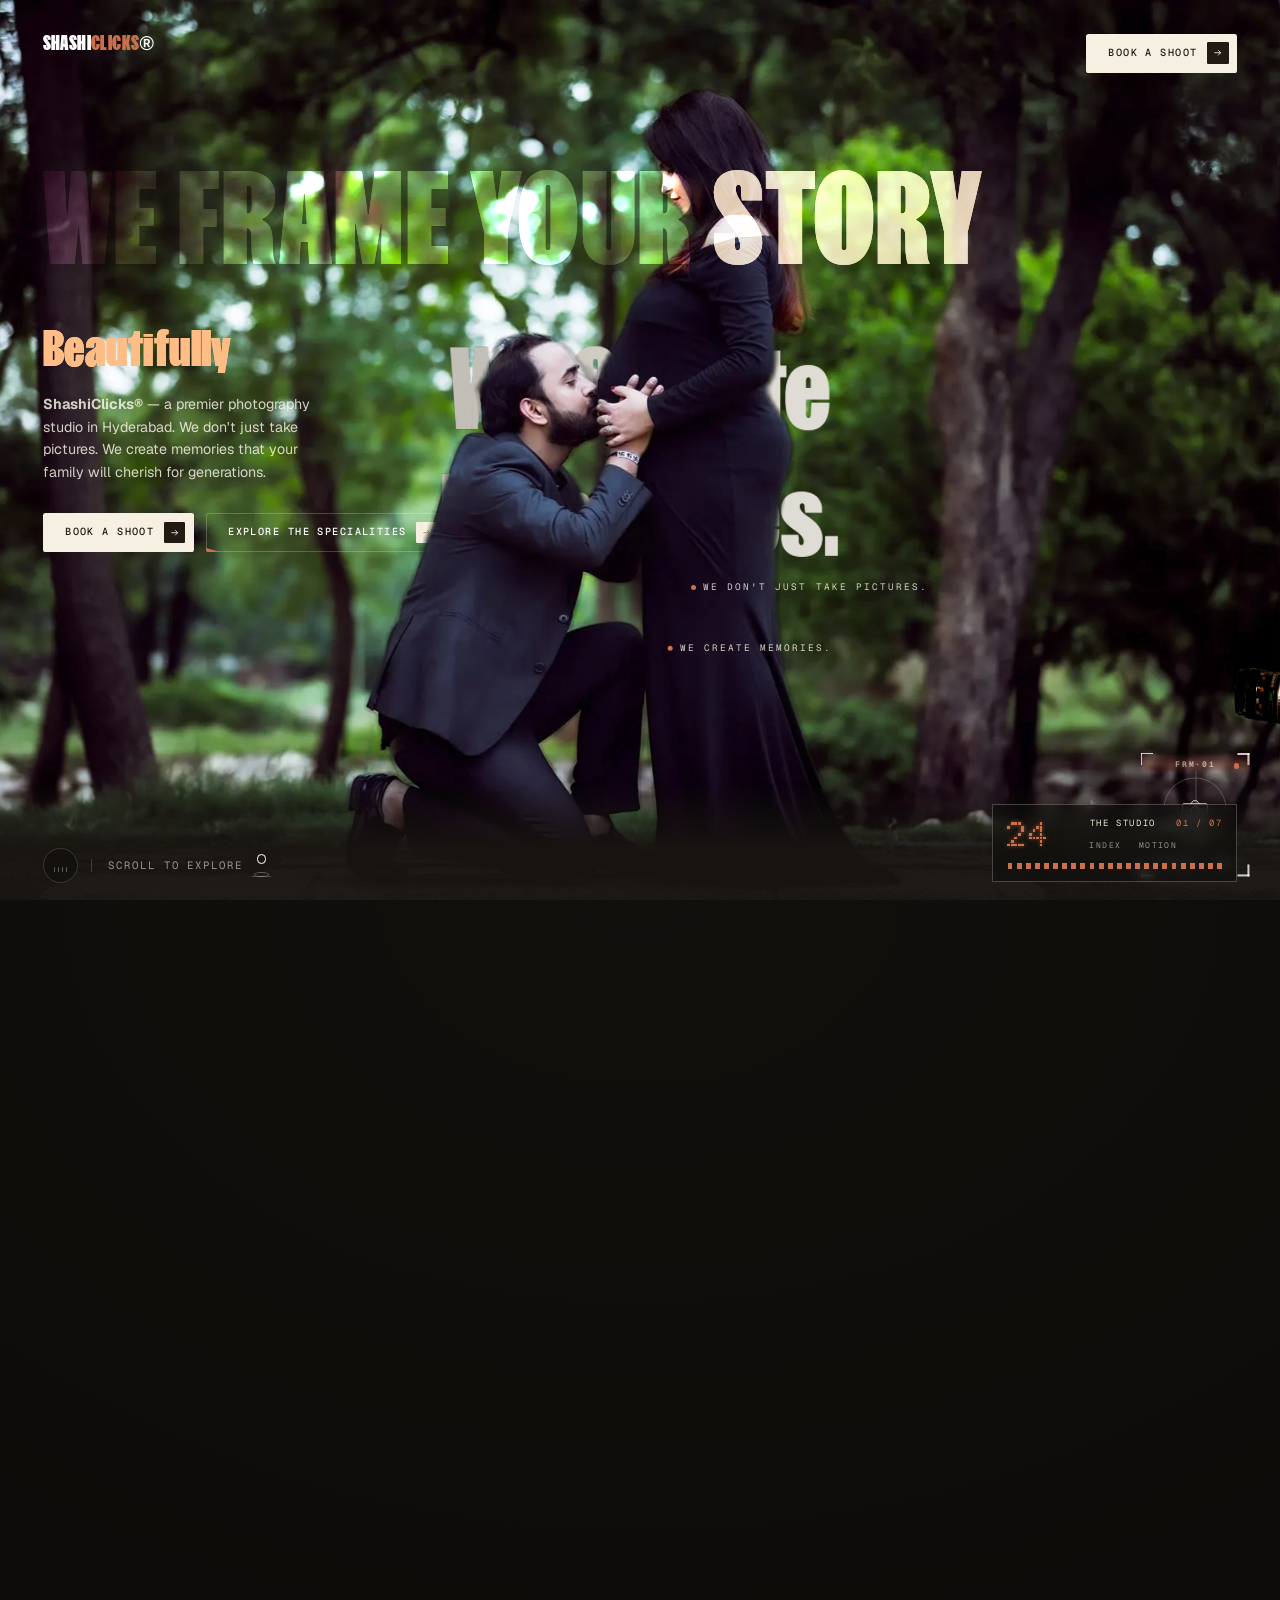
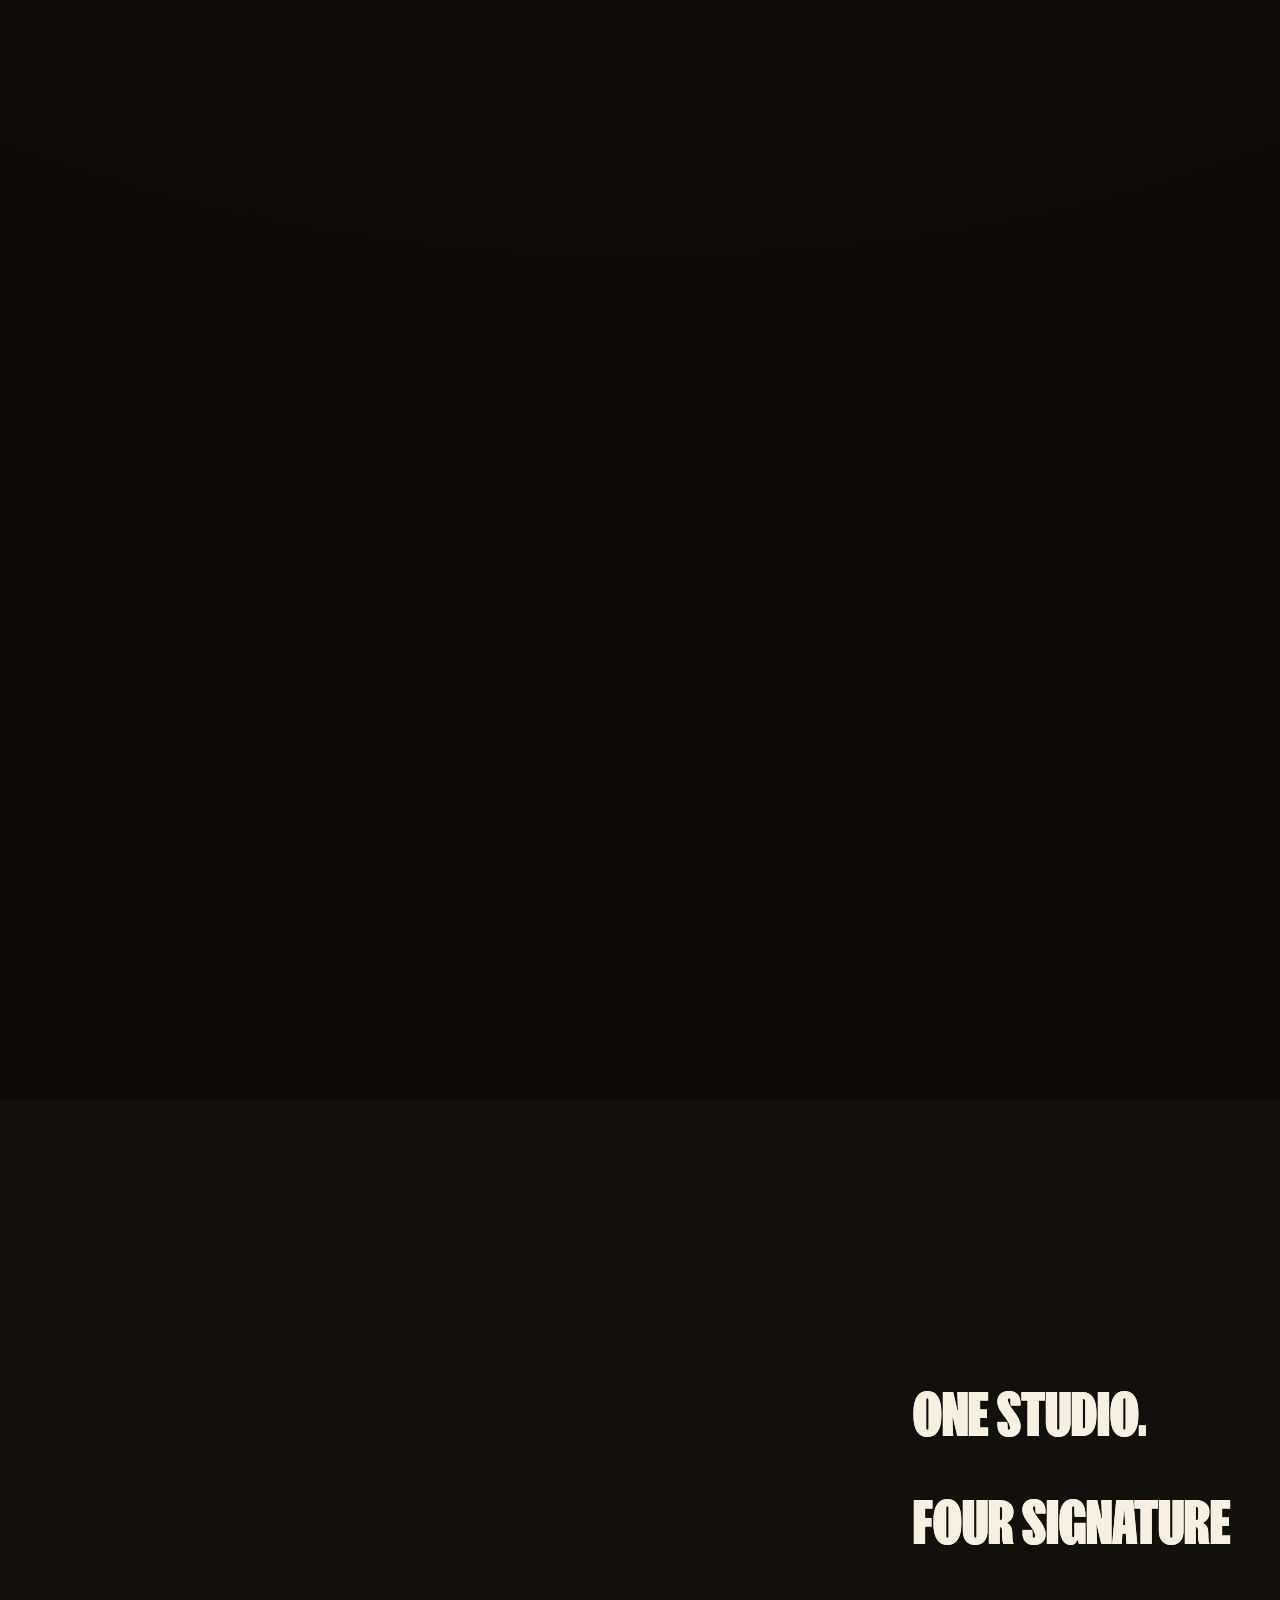
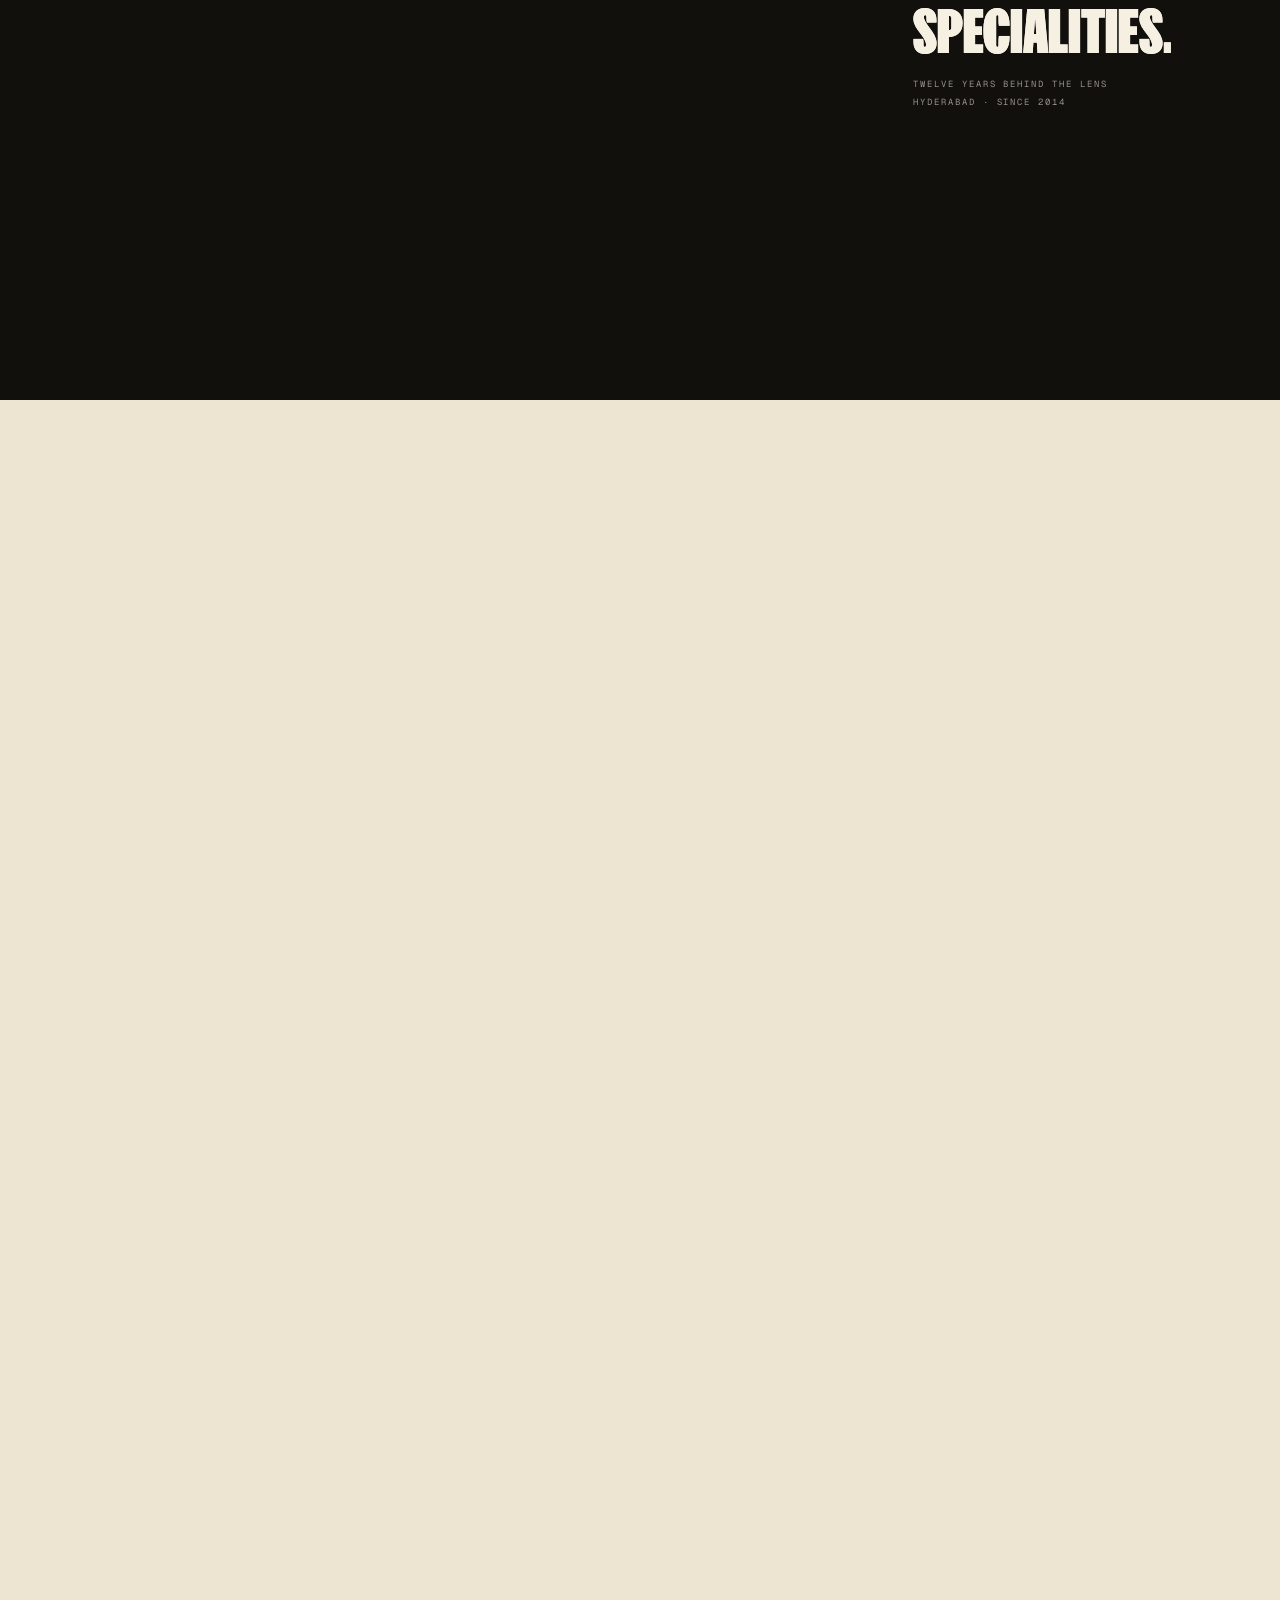
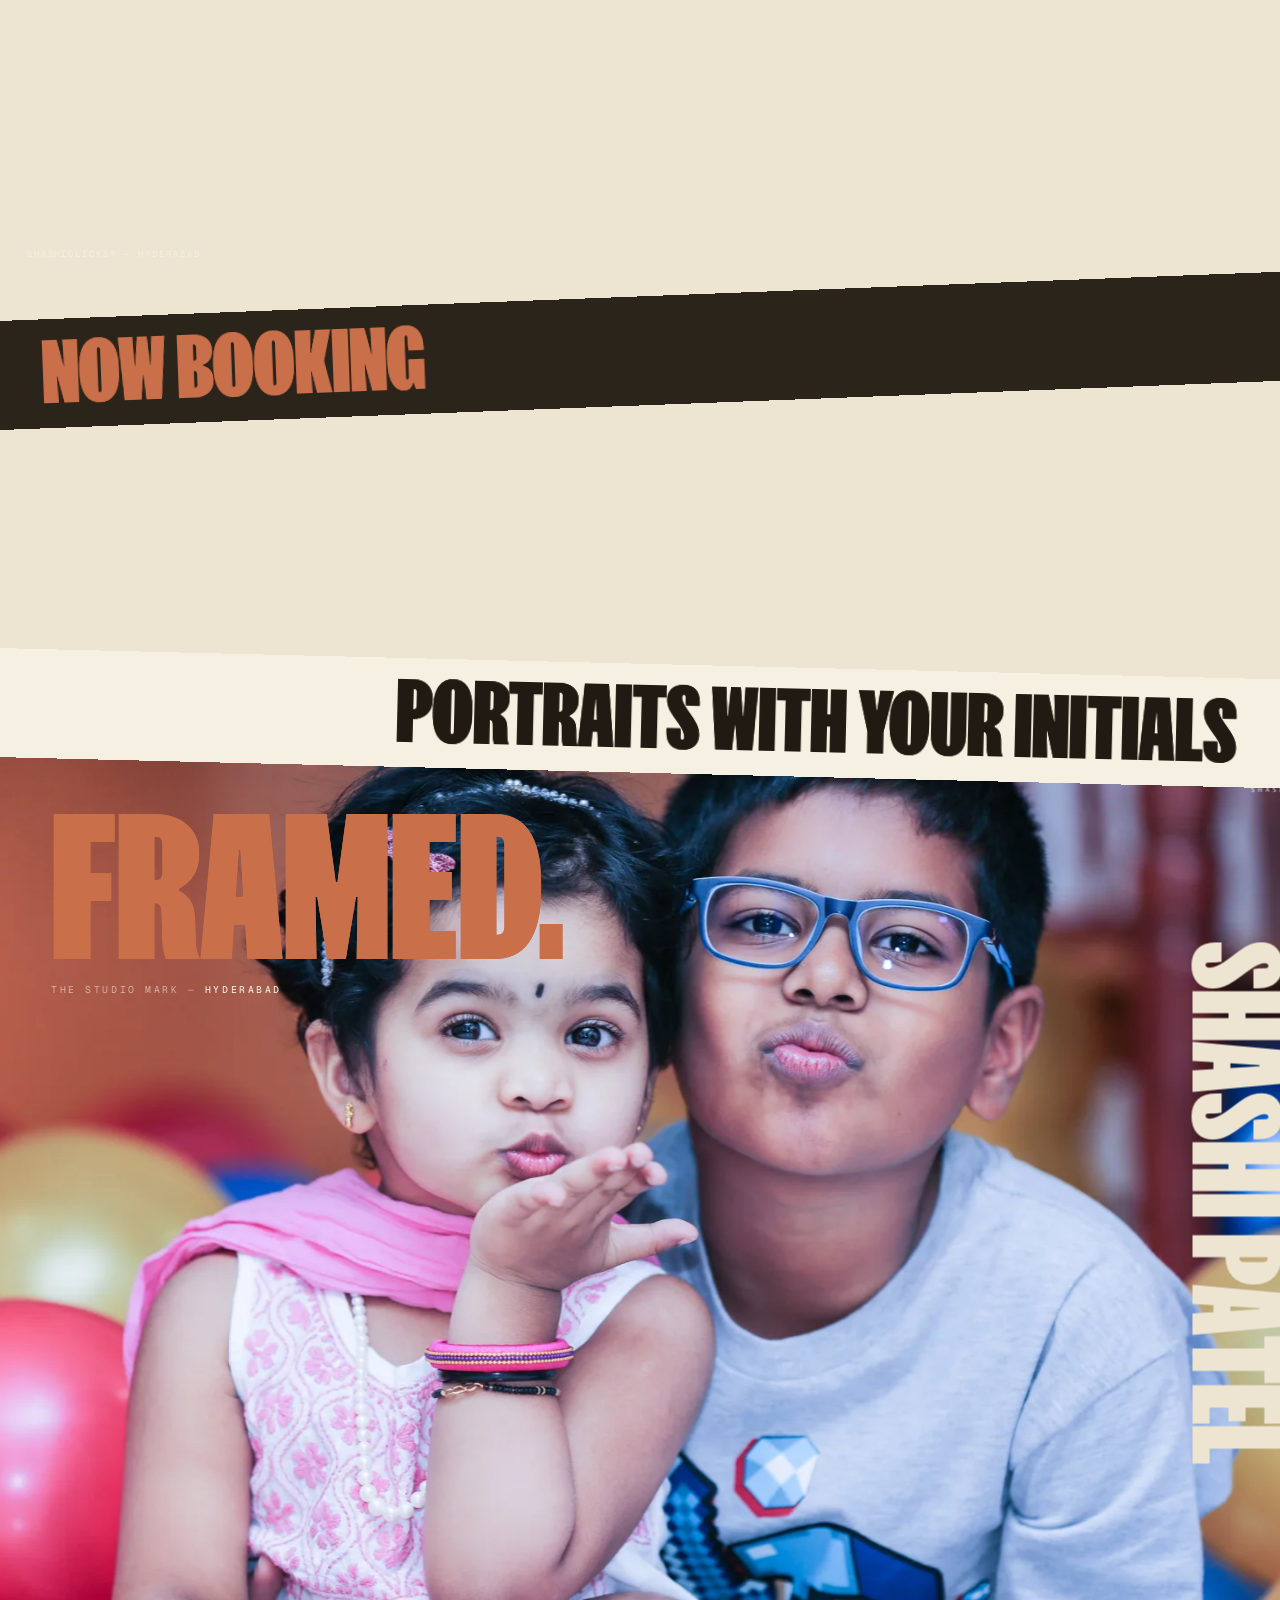
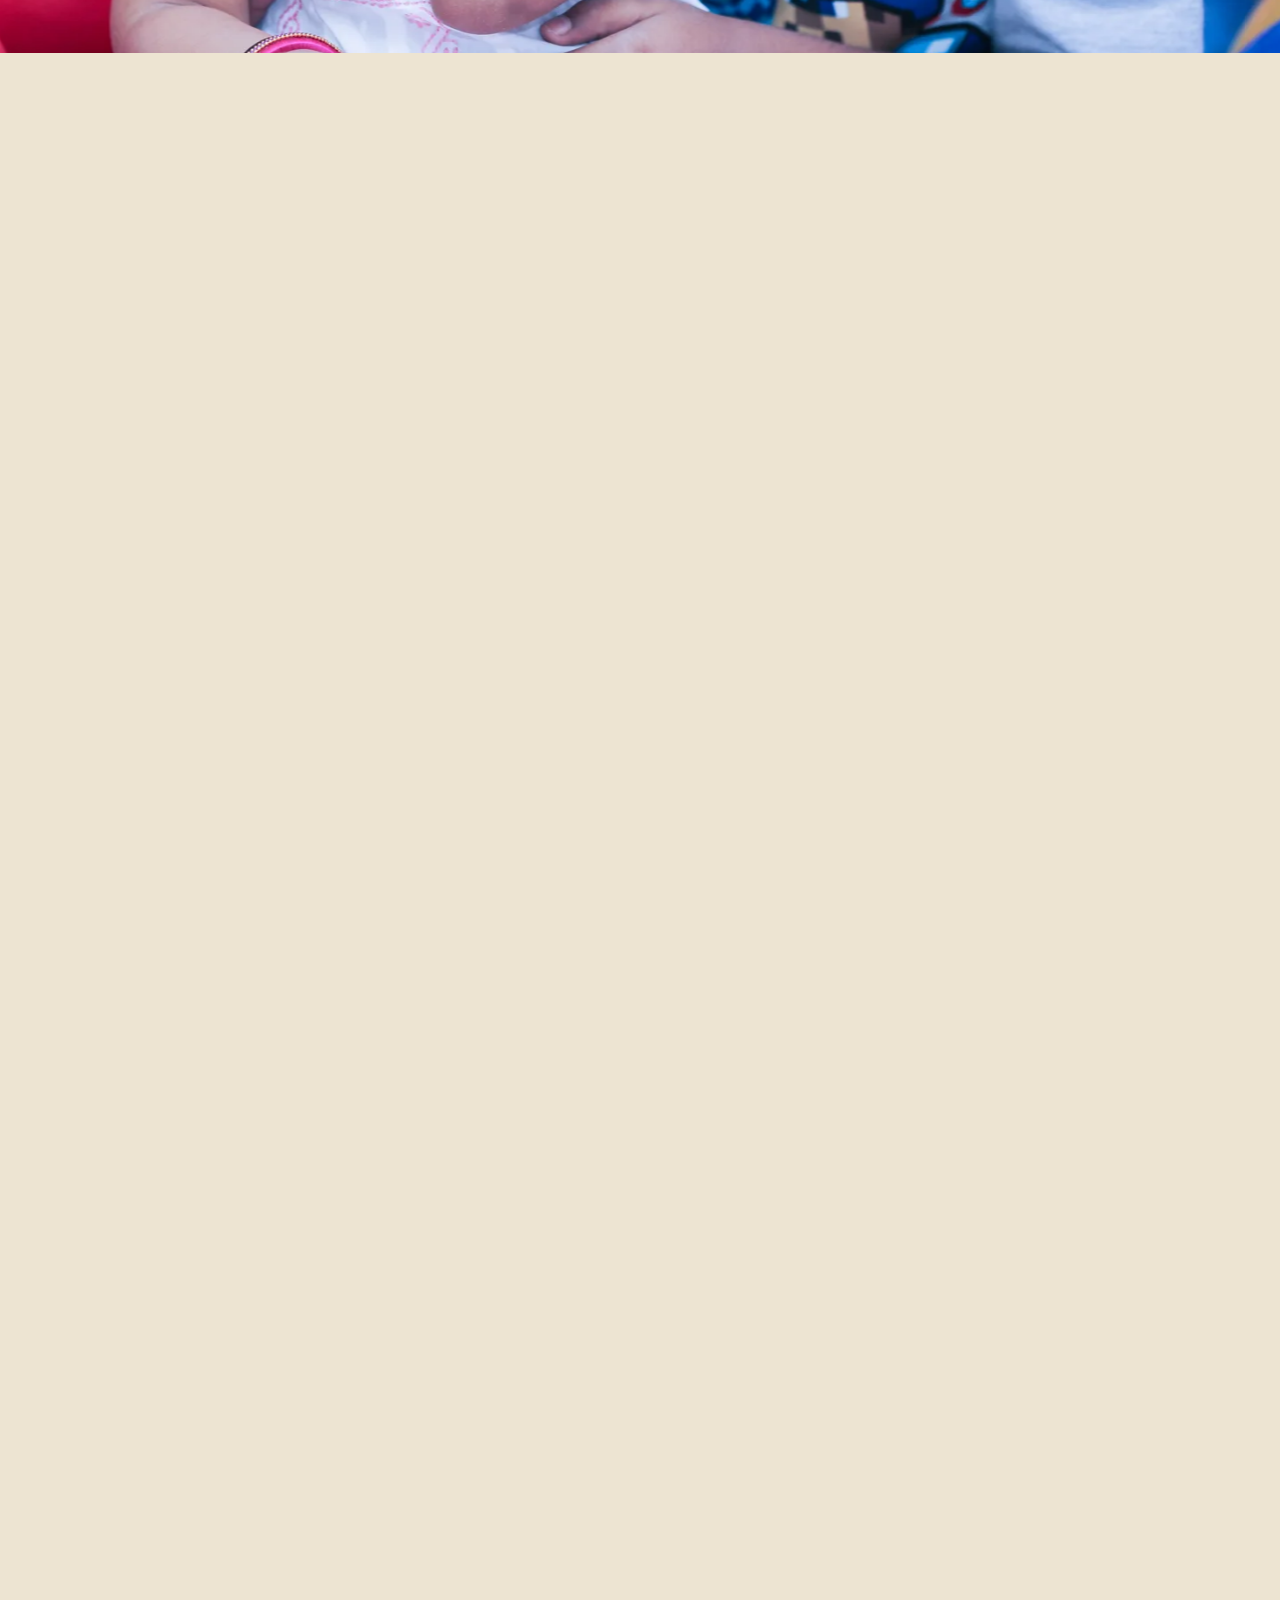
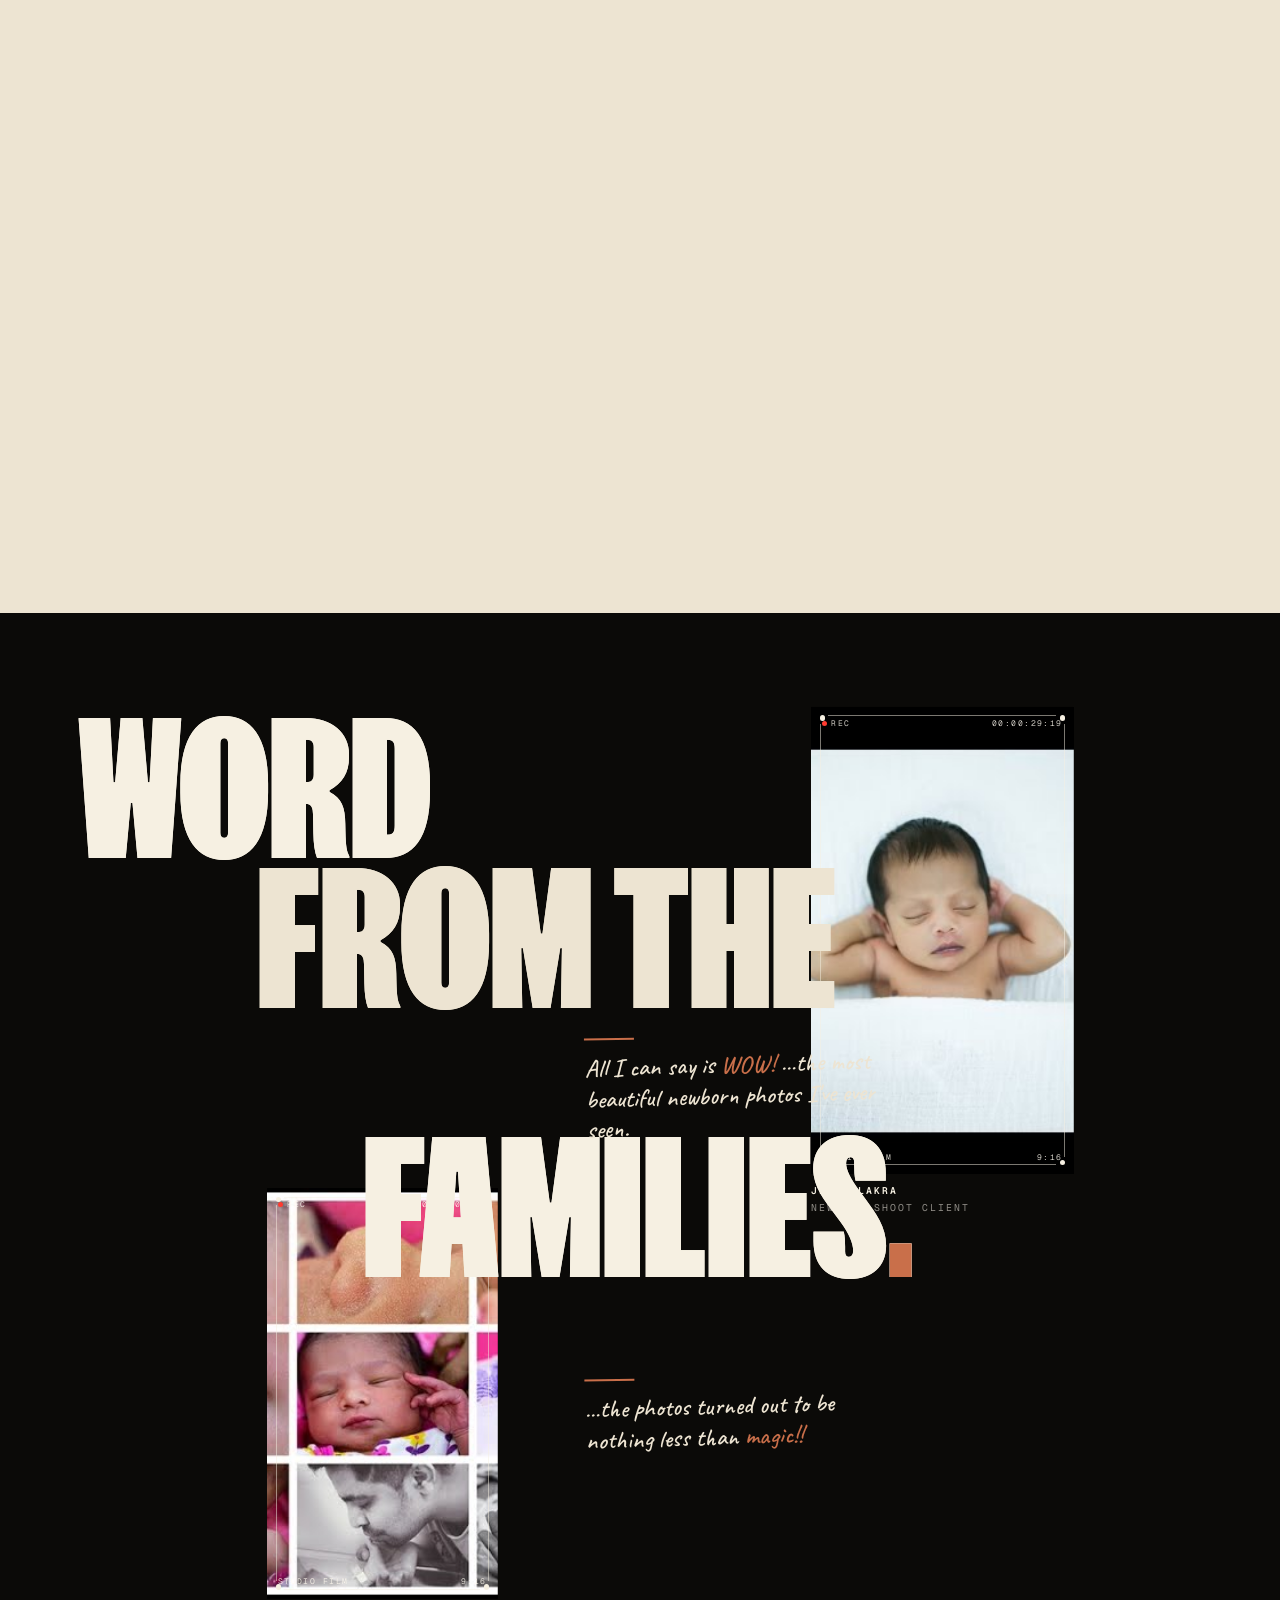
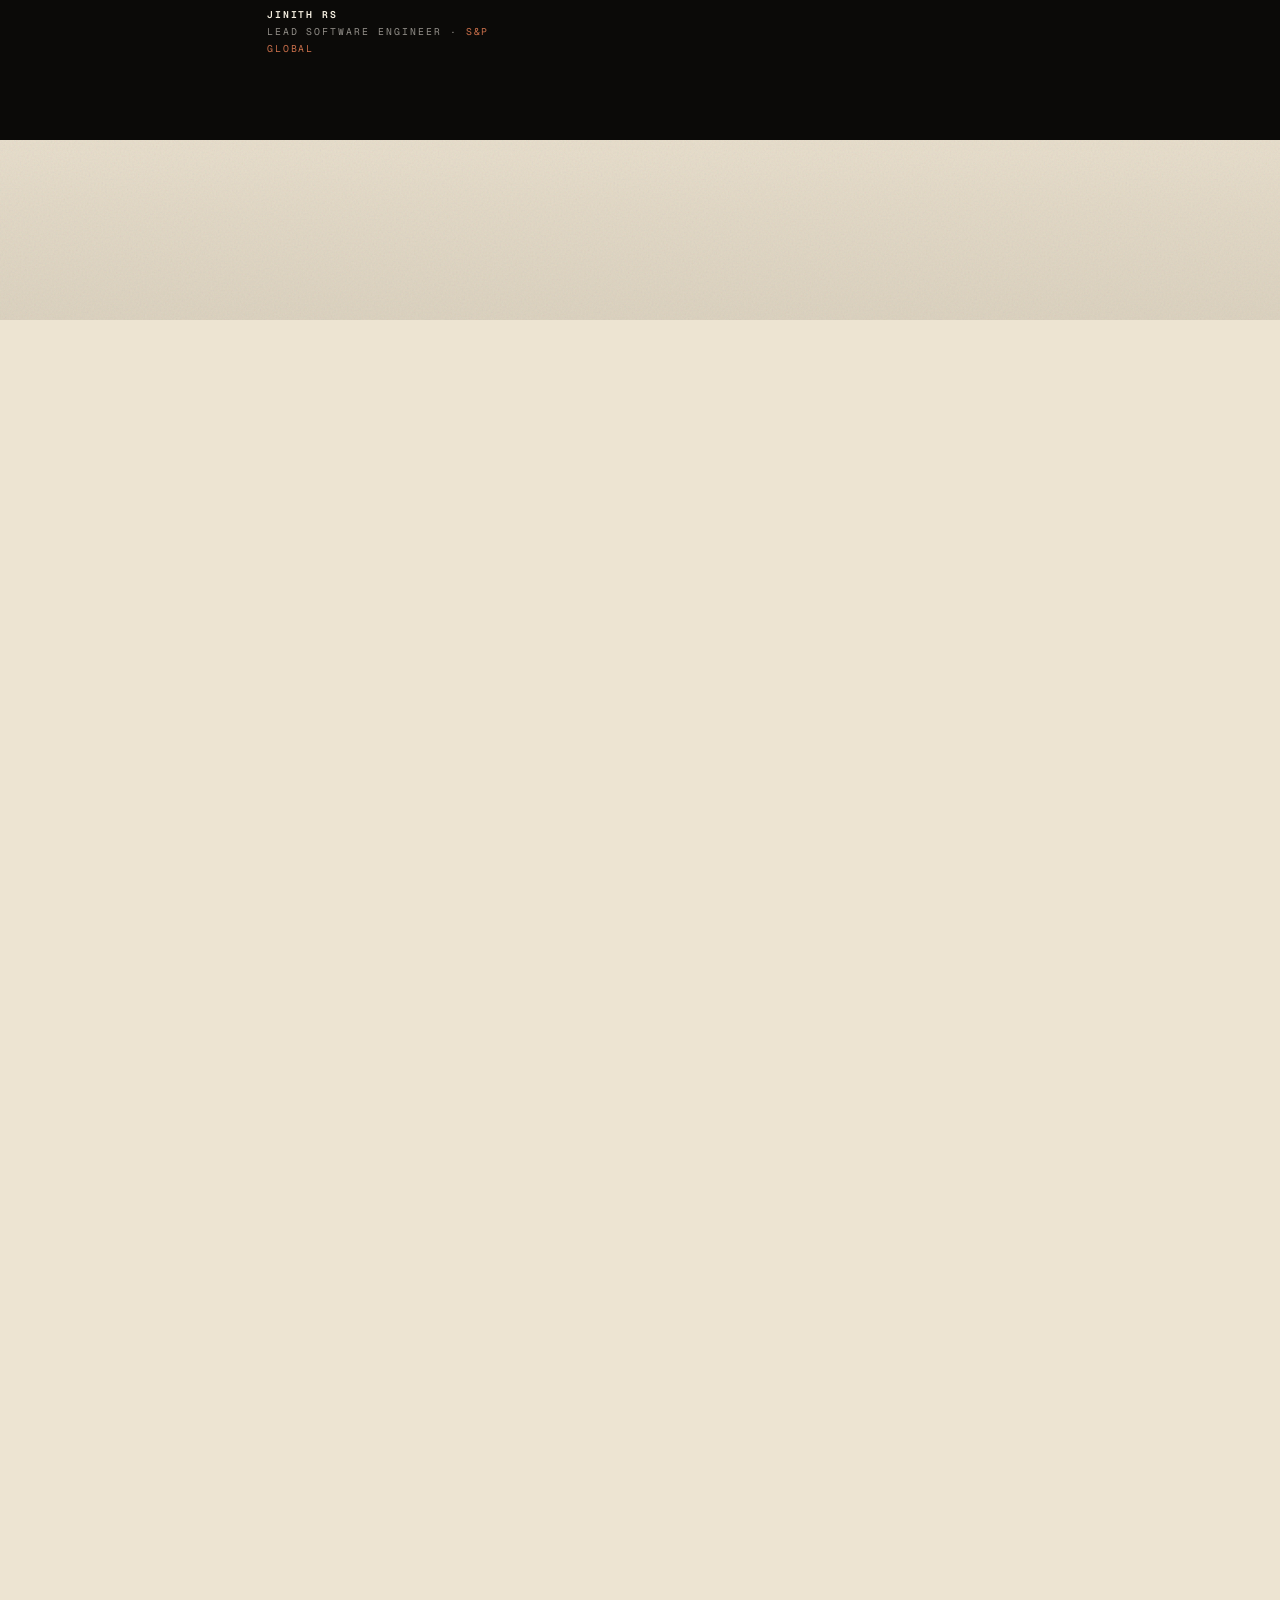
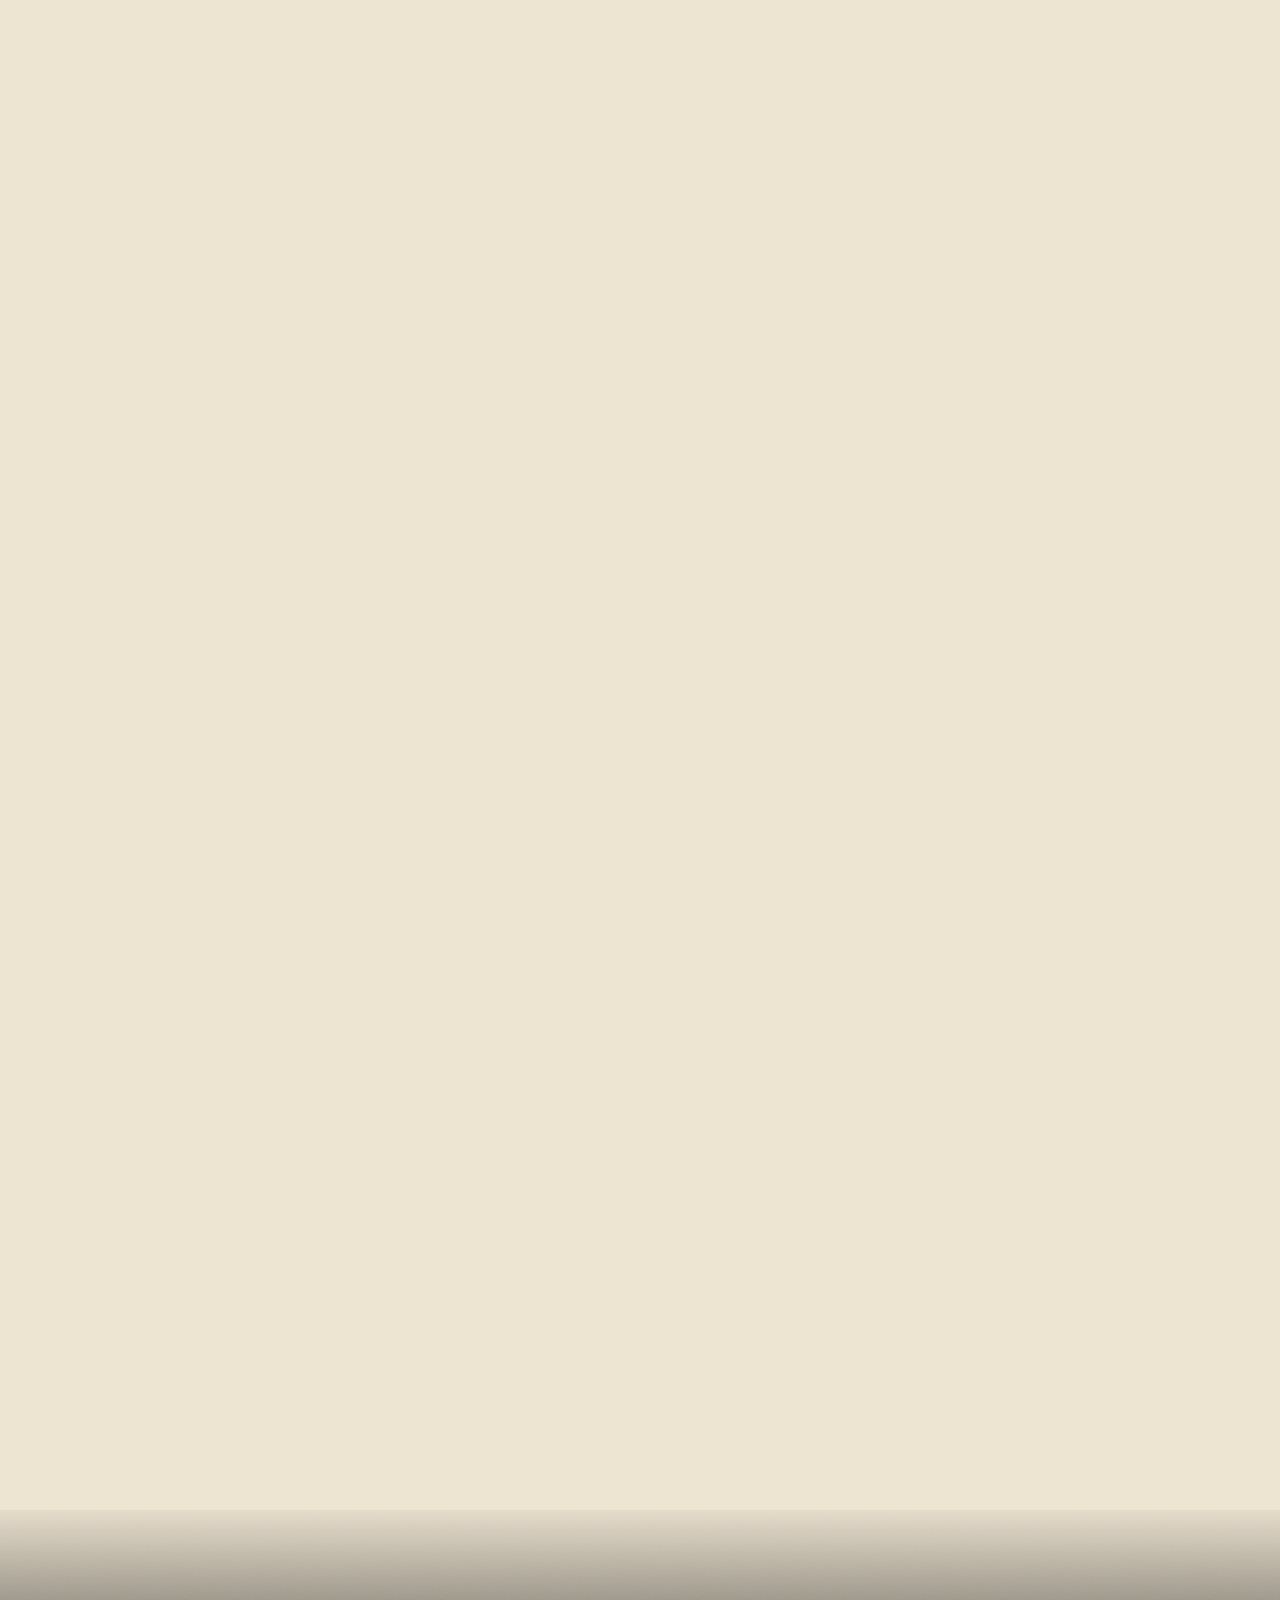
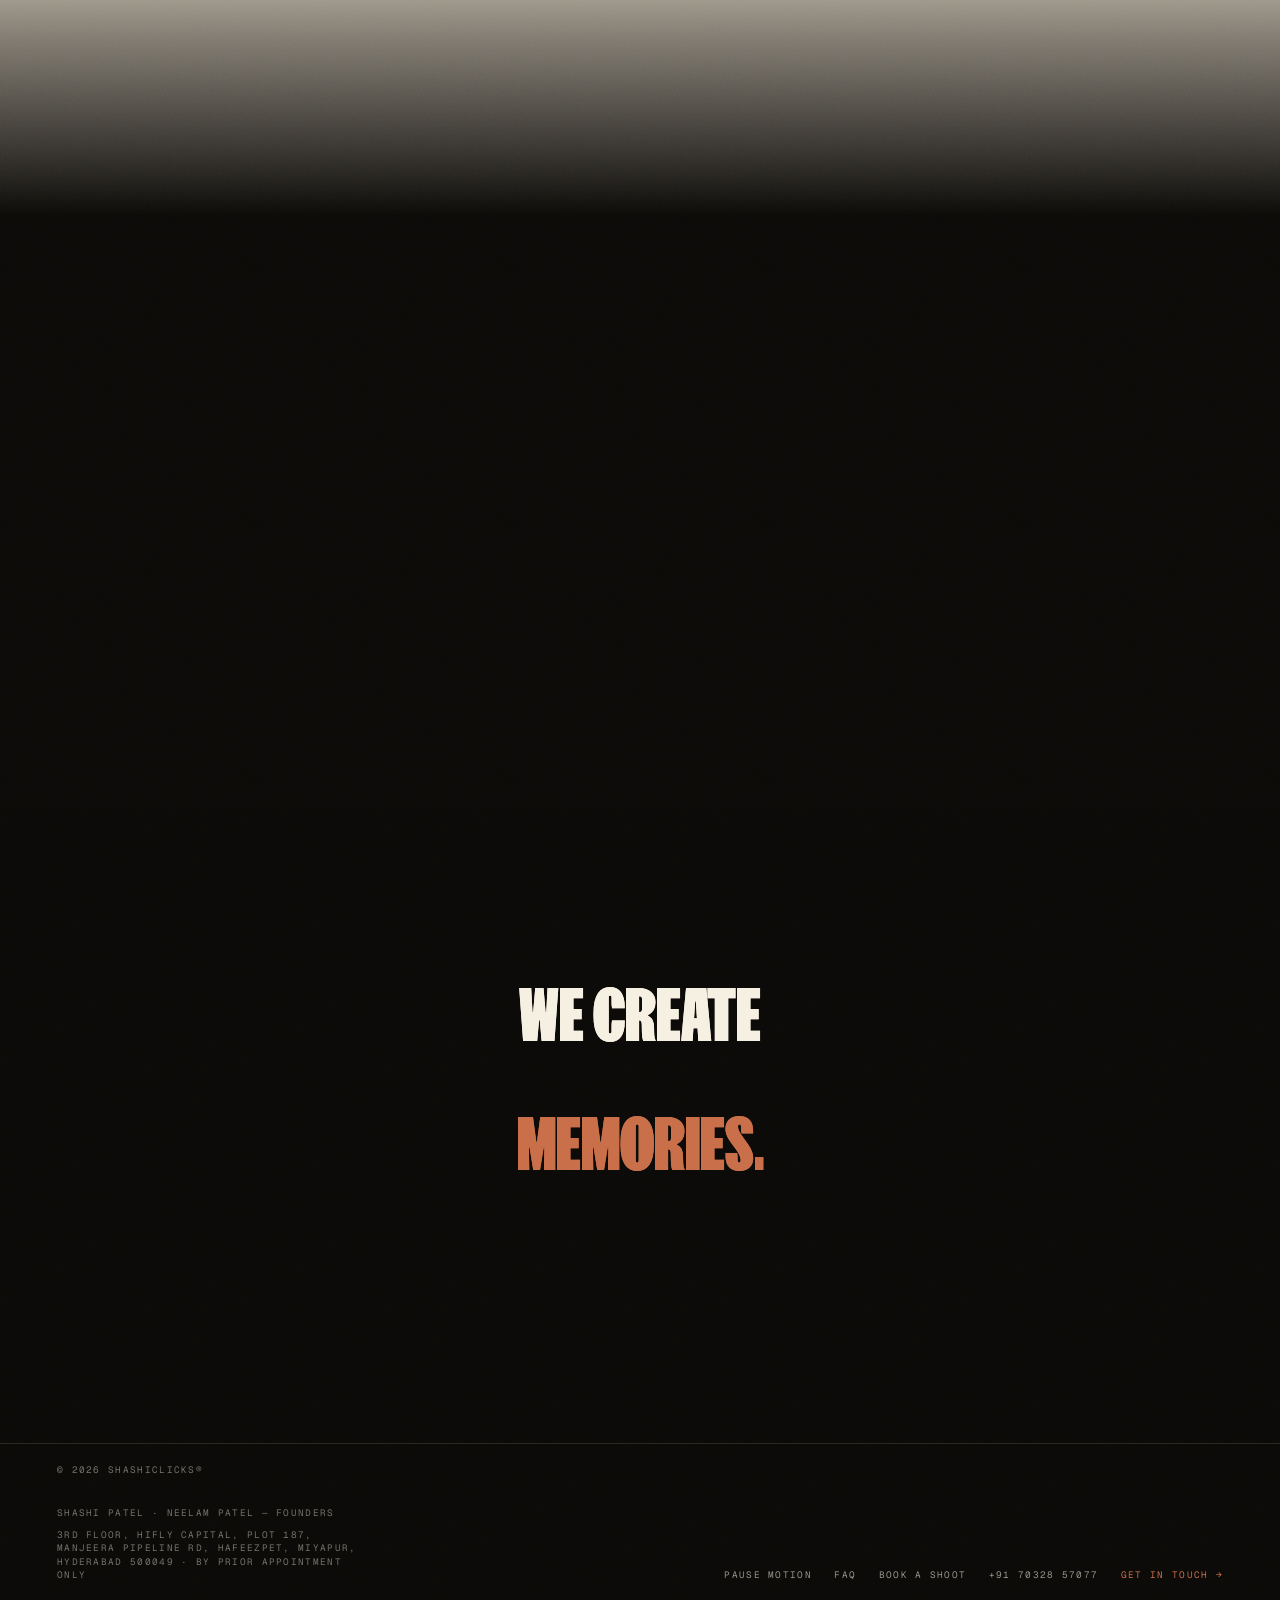
==== commit 59ca2453: "Video-gap pass: loader numeral windows into hero plate (SVG mask + multiply), hero-to-court particle" ====
--- a/index.html
+++ b/index.html
@@ -8,7 +8,7 @@
 <meta name="theme-color" content="#161310">
 <link rel="preload" href="assets/fonts/FKScreamer-Black.woff2" as="font" type="font/woff2" crossorigin>
 <link rel="preload" href="assets/fonts/GeistMono-Variable.woff2" as="font" type="font/woff2" crossorigin>
-<link rel="stylesheet" href="css/main.css?v=11">
+<link rel="stylesheet" href="css/main.css?v=13">
 <script type="application/ld+json">
 {"@context":"https://schema.org","type":"LocalBusiness","name":"ShashiClicks","email":"contact@shashiclicks.com","telephone":"+91 7032857077","address":{"@type":"PostalAddress","streetAddress":"3rd Floor, Hifly Capital, Plot 187, Manjeera Pipeline Rd, Hafeezpet, Miyapur","addressLocality":"Hyderabad","postalCode":"500049","addressCountry":"IN"},"aggregateRating":{"@type":"AggregateRating","ratingValue":"4.9","bestRating":"5"}}
 </script>
@@ -39,7 +39,7 @@
   </div>
   <button id="skip" class="loader__skip" type="button">[ Skip ]</button>
 </div>
-<div class="loader-num" id="loaderNum" aria-hidden="true"><svg class="loader-num__svg" id="loaderNumSvg" preserveAspectRatio="none"><rect id="loaderNumBg" fill="#000"></rect><g id="loaderNumG"></g></svg></div>
+<div class="loader-num" id="loaderNum" aria-hidden="true"><svg class="loader-num__svg" id="loaderNumSvg" preserveAspectRatio="none"><rect id="loaderNumBg" width="100%" height="100%" fill="#000"></rect><g id="loaderNumG"></g></svg></div>
 
 <!-- Top bar -->
 <header class="bar" id="bar">
@@ -326,7 +326,7 @@
 <script src="vendor/lenis.min.js"></script>
 <script type="importmap">{"imports":{"three":"./vendor/three.module.min.js","three/addons/":"./vendor/jsm/"}}</script>
 <script src="js/hero-scene.js?v=1"></script>
-<script src="js/main.js?v=11"></script>
-<script type="module" src="js/journey-gl.js?v=7"></script>
+<script src="js/main.js?v=13"></script>
+<script type="module" src="js/journey-gl.js?v=9"></script>
 </body>
 </html>
--- a/css/main.css
+++ b/css/main.css
@@ -74,7 +74,7 @@
 .loader{position:fixed;inset:0;z-index:60;background:var(--scene-bg);pointer-events:none}
 .loader--live{background:transparent}
 .loader__blocks{position:absolute;inset:0;z-index:1}
-.loader__block{position:absolute;background:var(--scene-bg);box-shadow:0 0 0 1px var(--scene-bg)}
+.loader__block{position:absolute;background:#000;box-shadow:0 0 0 1px #000}
 .loader__ui{position:absolute;left:4em;bottom:3.5em;z-index:2;display:flex;gap:1.5em;align-items:baseline;font-family:var(--mono);color:var(--sand);font-size:.75em;letter-spacing:.18em;text-transform:uppercase}
 .loader__pct{font-size:3.333333em;font-weight:700;letter-spacing:-.02em;color:var(--white);font-variant-numeric:tabular-nums}
 .loader__bar{display:inline-block;width:15em;height:1px;background:var(--hairline);position:relative;top:-.5em}
@@ -85,7 +85,7 @@
 .loader__skip:focus-visible{outline:2px solid var(--terra);outline-offset:3px}
 .loader__label{display:inline-flex;align-items:center;gap:.833333em;white-space:nowrap;color:var(--white-soft)}
 .loader__mark{width:2.666667em;height:auto;flex:none;color:var(--white)}
-.loader-num{position:fixed;inset:0;z-index:59;pointer-events:none}
+.loader-num{position:fixed;inset:0;z-index:59;pointer-events:none;mix-blend-mode:multiply}
 .loader-num__svg{display:block;width:100%;height:100%}
 .loader-num__digit{font-family:var(--font-heading);font-weight:900;fill:#fff}
 
@@ -237,7 +237,7 @@
 .court__vignette{position:fixed;inset:0;z-index:3;pointer-events:none;opacity:0;background:radial-gradient(60% 50% at 50% 46%,transparent 55%,rgba(11,10,8,.65) 100%)}
 .court__lantern{position:fixed;inset:0;z-index:4;pointer-events:none;opacity:0;background:radial-gradient(11.25em circle at var(--lx,50%) var(--ly,40%),rgba(201,111,74,.16),transparent 70%)}
 .court__track{position:relative;height:100%}
-.court__caption{position:absolute;inset:0;z-index:5;display:flex;align-items:flex-end;justify-content:center;padding-bottom:16vh;opacity:0;text-align:center}
+.court__caption{position:absolute;inset:0;z-index:0;display:flex;align-items:flex-end;justify-content:center;padding-bottom:16vh;opacity:0;text-align:center}
 .court__title{font-family:var(--display);font-weight:900;font-size:clamp(2.5em,6vw,5.75em);line-height:.9;text-transform:uppercase;color:var(--sand)}
 .court.is-static .court__canvas,.court.is-static .court__vignette,.court.is-static .court__lantern{display:none}
 .court.is-static .court__caption{opacity:1}
@@ -286,8 +286,8 @@
 .tbr-scene__word small b{color:var(--sand);font-weight:500}
 .tbr-scene__stitch,.tbr-scene__stitch-fx{position:absolute;inset:0;width:100%;height:100%;pointer-events:none}
 .tbr-scene__stitch{mix-blend-mode:multiply}
-.tbr-scene__spine{position:absolute;left:50%;top:50%;transform:translate(-50%,-50%);z-index:2;font-family:var(--display);font-weight:900;white-space:nowrap;color:var(--sand);opacity:.9;pointer-events:none}
-.tbr-scene__spine .sp-ch{display:inline-block}
+.tbr-scene__spine{position:absolute;left:0;top:0;transform-origin:0 0;will-change:transform,opacity;z-index:2;font-family:var(--display);font-weight:900;white-space:nowrap;color:var(--sand);opacity:.9;pointer-events:none}
+.tbr-scene__spine .sp-ch{display:inline-block;overflow:hidden;vertical-align:bottom}
 .tbr-scene__leader{position:absolute;inset:0;width:100%;height:100%;z-index:3;pointer-events:none;overflow:visible}
 .tbr-scene__leader path{stroke:var(--terra);stroke-width:1.5;fill:none}
 .tbr-scene__leader circle{fill:var(--terra)}
@@ -379,8 +379,10 @@
 .rat__title i{color:var(--terra);--edge:var(--ink);--final:var(--terra);font-style:normal}
 .rat__packs{position:absolute;inset:0;z-index:4;perspective:900px}
 .rat__pack{position:absolute;width:17em;margin-left:-8.5em;will-change:transform}
-.rat__pack--wht{left:35.3%;bottom:auto;top:19vh;transform:rotate(-2.5deg)}
-.rat__pack--blk{left:65.2%;bottom:auto;top:12.5vh;width:17em;transform:rotate(2deg)}
+.rat__pack--wht{left:35.3%;bottom:19vh;top:auto;transform:rotate(-2.5deg)}
+.rat__pack--blk{left:65.2%;bottom:12.5vh;top:auto;width:17.1em;transform:rotate(2deg)}
+.rat__pack--blk .pack-sleeve{aspect-ratio:17.1/26}
+.rat__pack--blk .pack-sleeve img{height:100%;object-fit:cover;object-position:78% 50%}
 .rat__pack-drop,.rat__pack-float,.rat__pack-tilt{will-change:transform;transform-style:preserve-3d}
 .pack-sleeve{display:block;padding:.55em;background:rgba(246,240,226,.55);border:1px solid rgba(33,26,18,.14);-webkit-backdrop-filter:blur(3px);backdrop-filter:blur(3px)}
 .pack-sleeve img{display:block;width:100%;height:auto;filter:brightness(1.07) contrast(1.05)}
@@ -519,7 +521,7 @@
   .hero__player-front,.hero__player-glow,.hero__h1-ghost-line{display:none}
   .hero__poster img,.hero__floor-strip{object-position:66% 50%}
   .hero__seam:before{height:18%}
-  .hero__h1{font-size:clamp(3.25em,17.5vw,5.5em);line-height:.88}
+  .hero__h1{font-size:clamp(3.25em,17.5vw,5.5em);line-height:.88;margin-top:0;padding:0 calc(var(--size-font)*1.25)}
   .hero__h1-line--giant{position:static;font-size:inherit;white-space:normal}
   .hero__copy{justify-content:flex-end}
   .hero__main{flex:none;height:auto}
